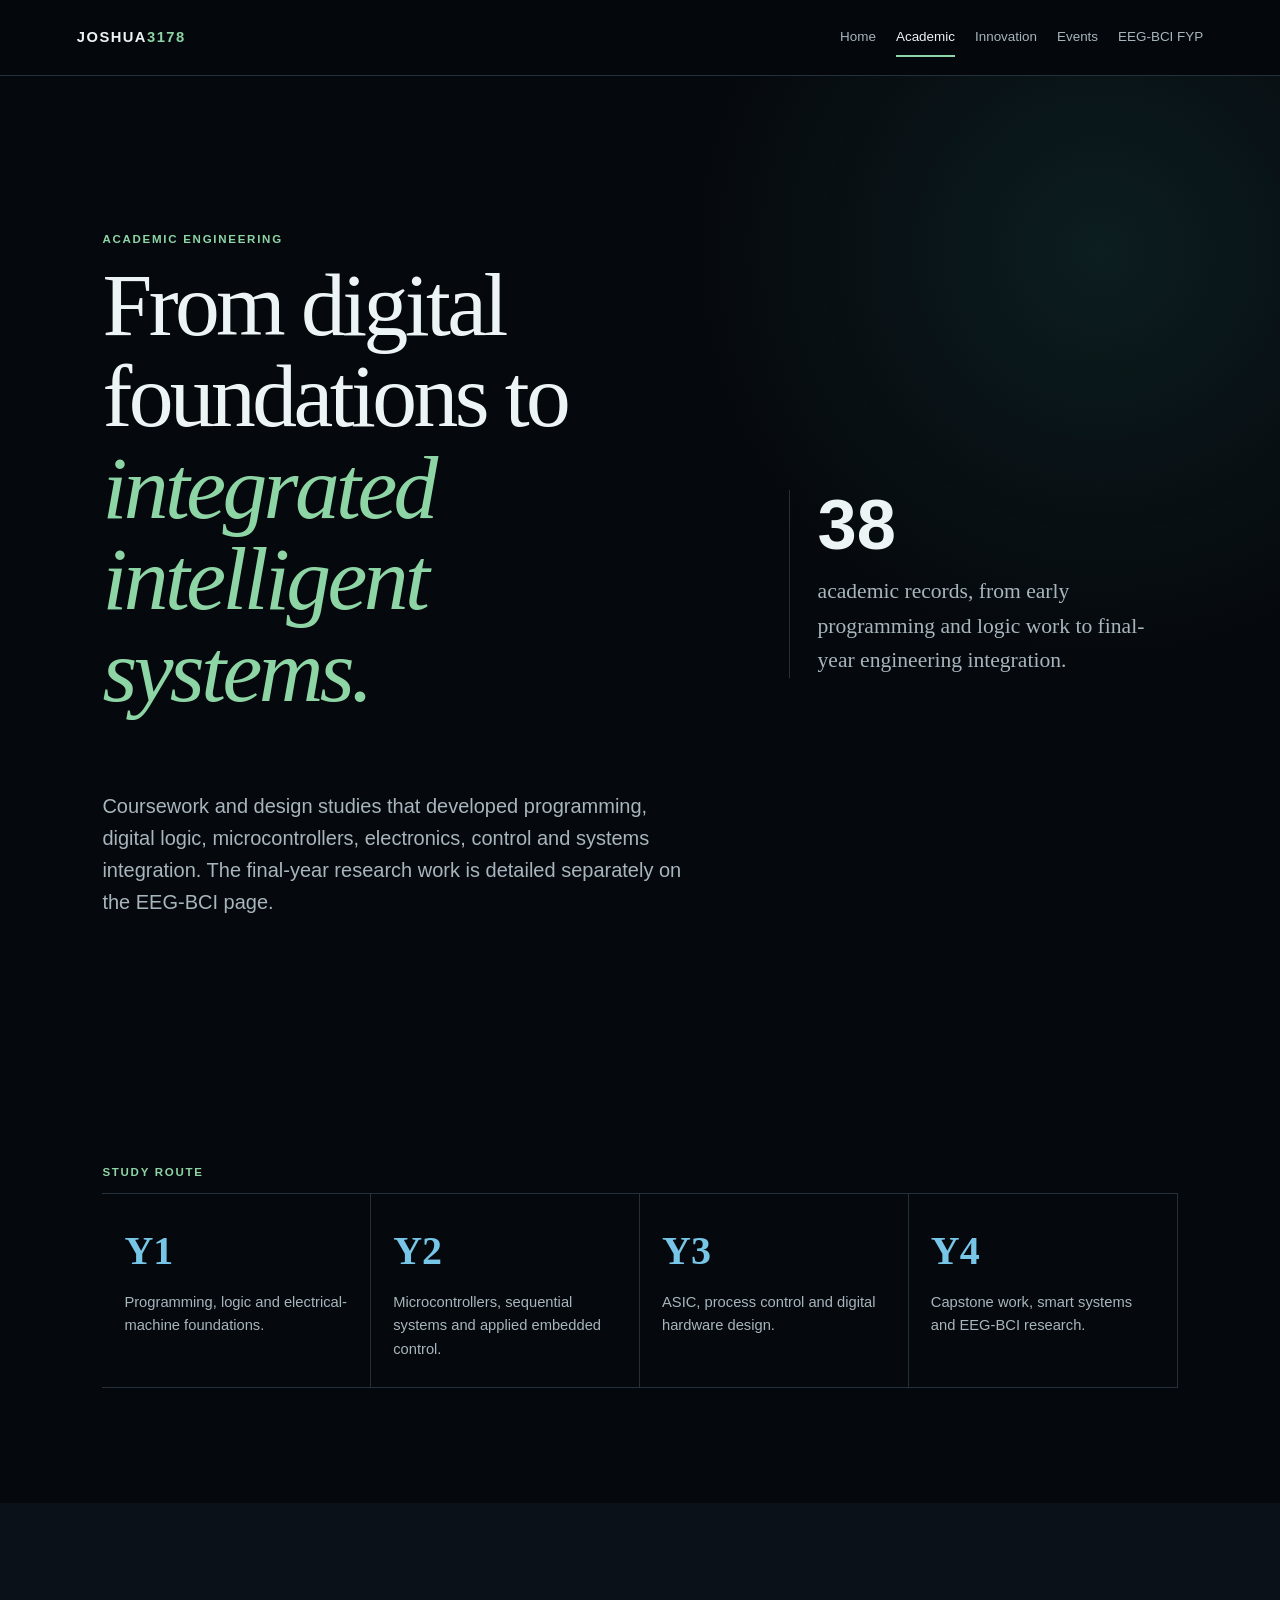
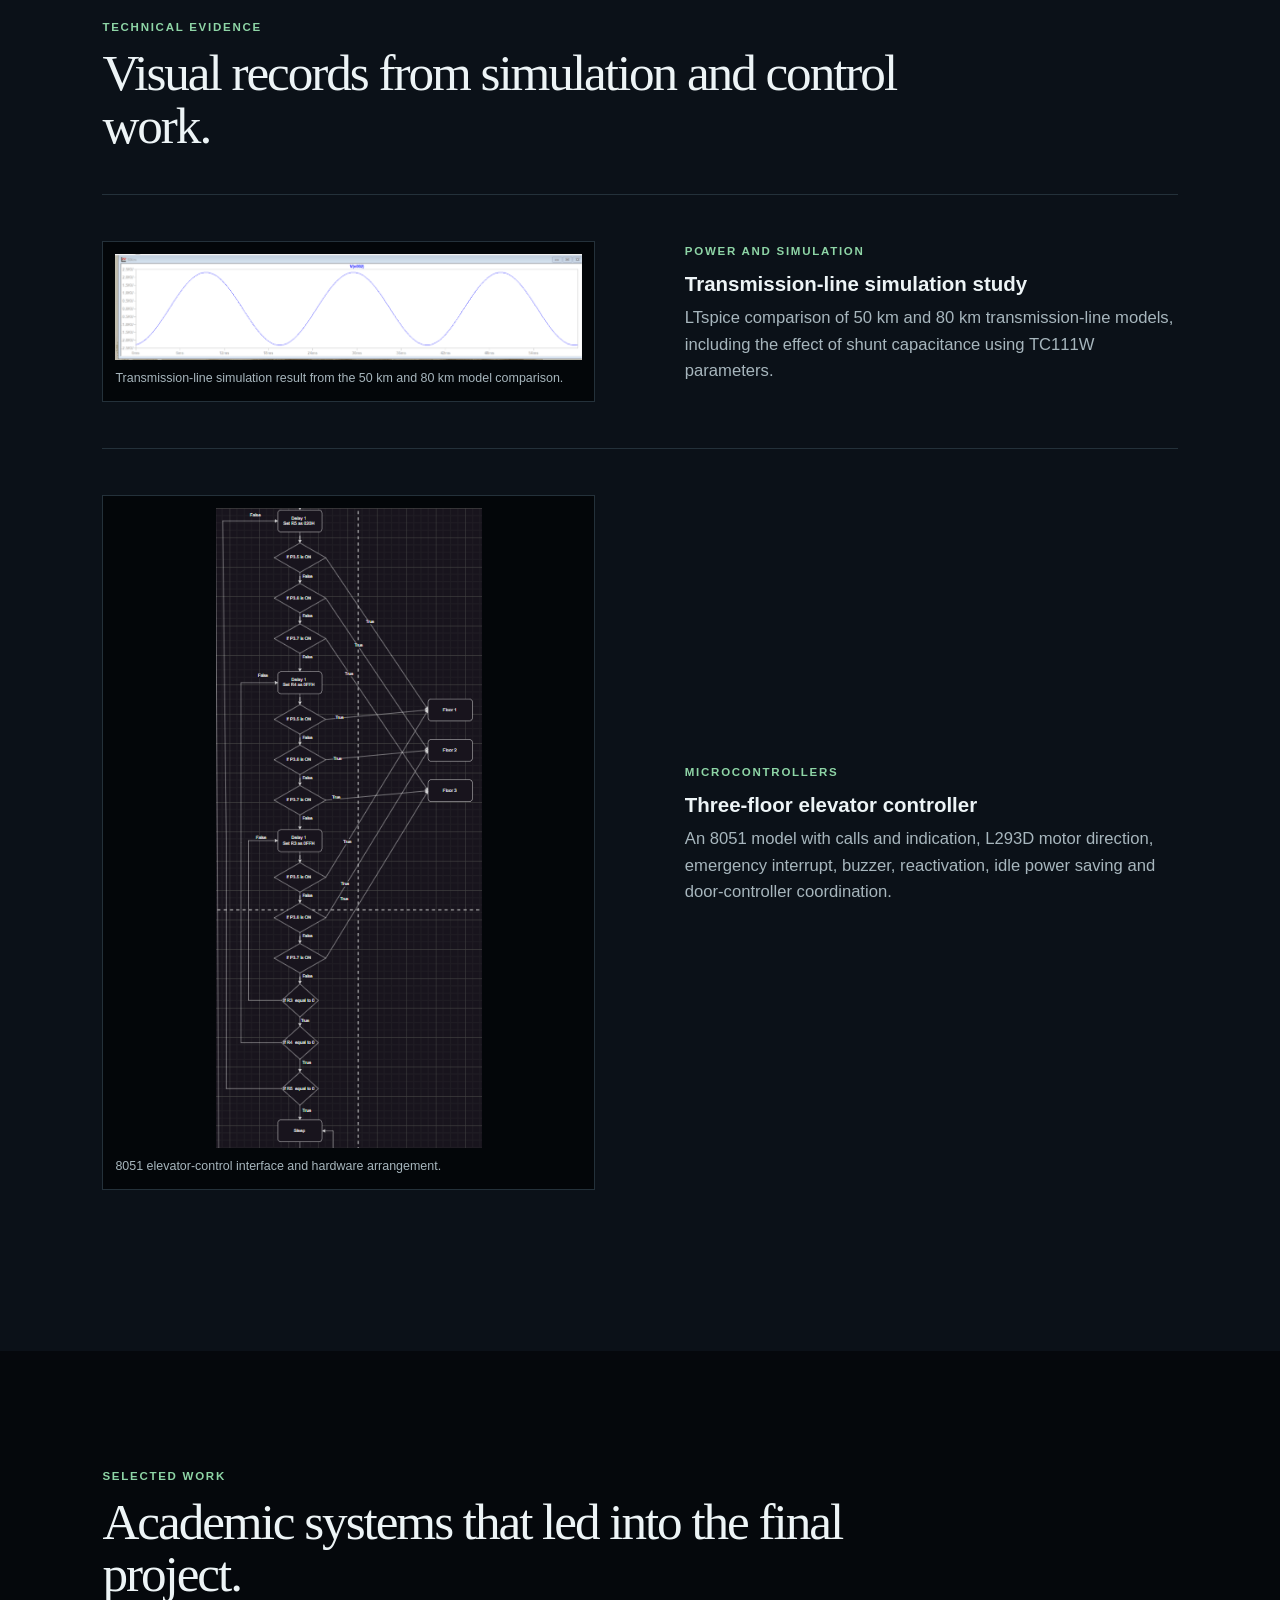
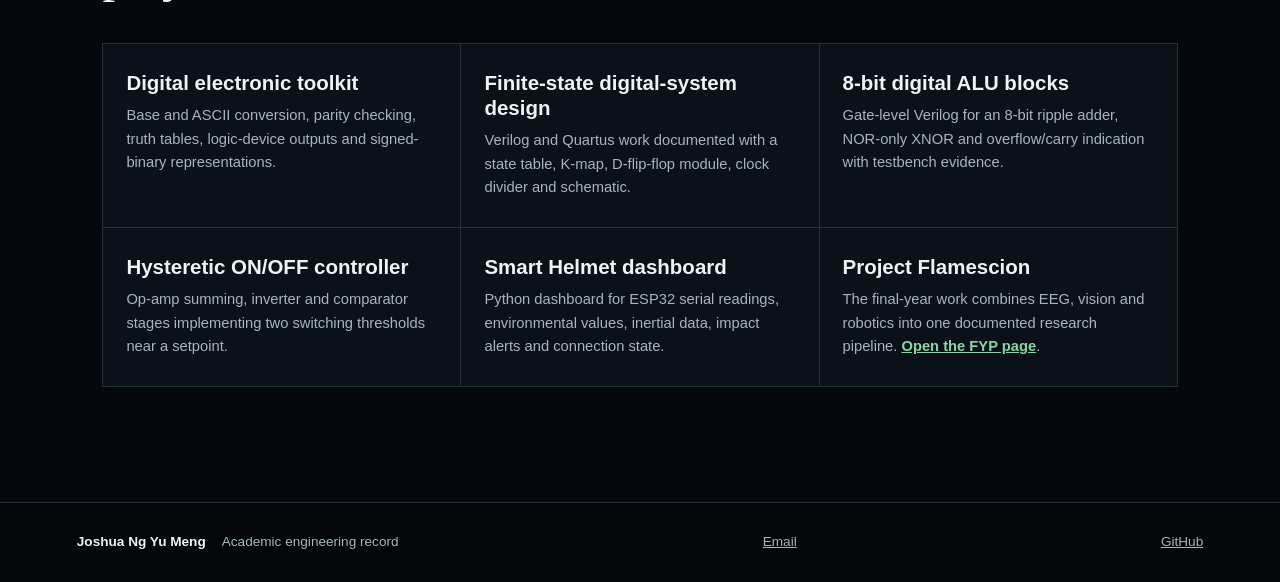
==== academic.html @ 4e4b8133 "Rebuild dark visual portfolio with full innovation archive" ====
<!doctype html>
<html lang="en"><head><meta charset="utf-8"><meta name="viewport" content="width=device-width, initial-scale=1"><meta name="description" content="Academic engineering work by Joshua Ng Yu Meng."><title>Academic work | Joshua Ng Yu Meng</title><link rel="stylesheet" href="styles.css"></head>
<body><header class="site-header"><a class="wordmark" href="index.html">JOSHUA<span>3178</span></a><nav aria-label="Primary navigation"><a href="index.html">Home</a><a aria-current="page" href="academic.html">Academic</a><a href="innovation.html">Innovation</a><a href="events.html">Events</a><a href="fyp.html">EEG-BCI FYP</a></nav></header>
<main>
  <section class="hero"><div class="hero-grid"><div><p class="kicker">Academic engineering</p><h1>From digital foundations to <em>integrated intelligent systems.</em></h1><p class="lede">Coursework and design studies that developed programming, digital logic, microcontrollers, electronics, control and systems integration. The final-year research work is detailed separately on the EEG-BCI page.</p></div><aside class="hero-side"><b>38</b>academic records, from early programming and logic work to final-year engineering integration.</aside></div></section>
  <section class="section"><p class="kicker">Study route</p><div class="route-grid"><article><b>Y1</b><p>Programming, logic and electrical-machine foundations.</p></article><article><b>Y2</b><p>Microcontrollers, sequential systems and applied embedded control.</p></article><article><b>Y3</b><p>ASIC, process control and digital hardware design.</p></article><article><b>Y4</b><p>Capstone work, smart systems and EEG-BCI research.</p></article></div></section>
  <section class="section dark-panel"><div class="section-heading"><p class="kicker">Technical evidence</p><h2>Visual records from simulation and control work.</h2></div><article class="feature-row"><figure class="media-frame"><img src="assets/images/academic-transmission-line.png" alt="Transmission line simulation result"><figcaption>Transmission-line simulation result from the 50 km and 80 km model comparison.</figcaption></figure><div><p class="label">Power and simulation</p><h3>Transmission-line simulation study</h3><p>LTspice comparison of 50 km and 80 km transmission-line models, including the effect of shunt capacitance using TC111W parameters.</p></div></article><article class="feature-row reverse"><figure class="media-frame"><img src="assets/images/academic-elevator-main.png" alt="8051 elevator control interface diagram"><figcaption>8051 elevator-control interface and hardware arrangement.</figcaption></figure><div><p class="label">Microcontrollers</p><h3>Three-floor elevator controller</h3><p>An 8051 model with calls and indication, L293D motor direction, emergency interrupt, buzzer, reactivation, idle power saving and door-controller coordination.</p></div></article></section>
  <section class="section"><div class="section-heading"><p class="kicker">Selected work</p><h2>Academic systems that led into the final project.</h2></div><div class="academic-list"><article><h3>Digital electronic toolkit</h3><p>Base and ASCII conversion, parity checking, truth tables, logic-device outputs and signed-binary representations.</p></article><article><h3>Finite-state digital-system design</h3><p>Verilog and Quartus work documented with a state table, K-map, D-flip-flop module, clock divider and schematic.</p></article><article><h3>8-bit digital ALU blocks</h3><p>Gate-level Verilog for an 8-bit ripple adder, NOR-only XNOR and overflow/carry indication with testbench evidence.</p></article><article><h3>Hysteretic ON/OFF controller</h3><p>Op-amp summing, inverter and comparator stages implementing two switching thresholds near a setpoint.</p></article><article><h3>Smart Helmet dashboard</h3><p>Python dashboard for ESP32 serial readings, environmental values, inertial data, impact alerts and connection state.</p></article><article><h3>Project Flamescion</h3><p>The final-year work combines EEG, vision and robotics into one documented research pipeline. <a class="inline-link" href="fyp.html">Open the FYP page</a>.</p></article></div></section>
</main><footer><span>Joshua Ng Yu Meng</span><span>Academic engineering record</span><a href="mailto:yumeng3178@gmail.com">Email</a><a href="https://github.com/Joshua3178" target="_blank" rel="noreferrer">GitHub</a></footer></body></html>
---- styles.css ----
:root{--bg:#05080c;--surface:#0b1118;--surface-2:#111a23;--ink:#edf4f6;--muted:#a7b6bd;--line:#24313a;--blue:#77c6e7;--green:#8ed5a6;--gold:#e9cf8f;--serif:Georgia,"Times New Roman",serif;--sans:"Segoe UI",Arial,sans-serif}*{box-sizing:border-box}html{scroll-behavior:smooth}body{margin:0;background:var(--bg);color:var(--ink);font-family:var(--sans);font-size:16px;line-height:1.6}a{color:inherit}img{display:block;max-width:100%;height:auto;object-fit:contain}main{overflow:hidden}.site-header{min-height:76px;display:flex;align-items:center;justify-content:space-between;gap:24px;padding:0 6vw;border-bottom:1px solid var(--line);background:rgba(5,8,12,.94);position:sticky;top:0;z-index:10;backdrop-filter:blur(12px)}.wordmark{font-weight:800;letter-spacing:.1em;text-decoration:none;font-size:.92rem}.wordmark span,.kicker,.label{color:var(--green)}nav{display:flex;gap:20px;flex-wrap:wrap}nav a{font-size:.84rem;text-decoration:none;color:var(--muted);padding:8px 0;border-bottom:2px solid transparent}nav a:hover,nav a[aria-current=page]{color:var(--ink);border-bottom-color:var(--green)}h1,h2,h3,p{margin-top:0}h1,h2{font-family:var(--serif);font-weight:500;letter-spacing:-.04em;line-height:1.02}h1{font-size:clamp(3rem,7vw,6.2rem);max-width:960px}h1 em{color:var(--green);font-weight:400}h2{font-size:clamp(2.1rem,4vw,4.1rem)}h3{font-size:1.28rem;line-height:1.2;margin-bottom:.55rem}.kicker,.label{margin:0 0 11px;text-transform:uppercase;letter-spacing:.15em;font-size:.72rem;font-weight:700}.lede{font-size:clamp(1.03rem,1.7vw,1.25rem);color:var(--muted);max-width:720px}.section{padding:clamp(58px,9vw,118px) 8vw}.section-heading{max-width:880px;margin-bottom:42px}.button{display:inline-flex;align-items:center;min-height:44px;padding:10px 17px;border:1px solid var(--line);text-decoration:none;font-weight:700;font-size:.88rem;transition:.2s}.button:hover{border-color:var(--blue);color:var(--blue)}.button.primary{border-color:var(--green);background:var(--green);color:#07100d}.button.primary:hover{background:#b3e7c3;border-color:#b3e7c3;color:#07100d}.action-row{display:flex;gap:12px;flex-wrap:wrap;margin-top:28px}.hero{padding:clamp(78px,12vw,170px) 8vw clamp(64px,9vw,110px);background:radial-gradient(circle at 86% 18%,rgba(46,126,122,.18),transparent 31%),var(--bg)}.hero-grid{display:grid;grid-template-columns:minmax(0,1.15fr) minmax(290px,.75fr);gap:clamp(34px,7vw,96px);align-items:center}.hero-side{border-left:1px solid var(--line);padding-left:28px;color:var(--muted);font-family:var(--serif);font-size:1.35rem}.hero-side b{display:block;color:var(--ink);font-family:var(--sans);font-size:4.4rem;line-height:1;margin-bottom:14px}.media-frame{margin:0;background:#030609;border:1px solid var(--line);display:grid;place-items:center;padding:12px}.media-frame img{width:100%;height:auto;max-height:640px;object-fit:contain}.media-frame figcaption{width:100%;font-size:.78rem;color:var(--muted);padding-top:9px}.image-grid{display:grid;grid-template-columns:repeat(2,1fr);gap:18px}.image-grid .media-frame{height:100%}.image-grid img{max-height:470px}.split{display:grid;grid-template-columns:.86fr 1fr;gap:clamp(36px,8vw,112px);align-items:start}.dark-panel{background:var(--surface)}.chapter-links{display:grid;grid-template-columns:repeat(4,1fr);border-top:1px solid var(--line);border-bottom:1px solid var(--line)}.chapter{min-height:305px;padding:36px 27px;color:var(--ink);text-decoration:none;border-right:1px solid var(--line);display:flex;flex-direction:column;background:var(--surface)}.chapter:hover{background:var(--surface-2)}.chapter h2{font-size:2.05rem;margin:28px 0 12px}.chapter p{color:var(--muted)}.chapter b{margin-top:auto;font-size:.86rem;color:var(--green)}.repository-grid{display:grid;grid-template-columns:1.3fr 1fr 1fr;gap:1px;background:var(--line);border:1px solid var(--line)}.repository-grid article{padding:30px;background:var(--surface);min-height:255px;display:flex;flex-direction:column}.repository-grid .flagship-card{background:#0f2521}.repository-grid h3{font-family:var(--serif);font-size:1.7rem}.repository-grid p:not(.label){color:var(--muted)}.repository-grid a{font-weight:700;color:var(--green);margin-top:auto}.route-grid{display:grid;grid-template-columns:repeat(4,1fr);border-top:1px solid var(--line)}.route-grid article{padding:25px 22px;border-right:1px solid var(--line);border-bottom:1px solid var(--line)}.route-grid b{font-family:var(--serif);font-size:2.5rem;color:var(--blue);display:block}.route-grid p{font-size:.92rem;color:var(--muted);margin:8px 0 0}.feature-row{display:grid;grid-template-columns:1fr 1fr;gap:clamp(28px,7vw,92px);align-items:center;padding:46px 0;border-top:1px solid var(--line)}.feature-row.reverse>div{order:2}.feature-row.reverse>figure{order:1}.feature-row p:not(.label){color:var(--muted);font-size:1.04rem}.academic-list{display:grid;grid-template-columns:repeat(3,1fr);border-top:1px solid var(--line);border-left:1px solid var(--line)}.academic-list article{padding:27px 23px;border-right:1px solid var(--line);border-bottom:1px solid var(--line);background:var(--surface)}.academic-list p{font-size:.92rem;color:var(--muted);margin:0}.stat-line{display:flex;gap:22px;align-items:center;flex-wrap:wrap;border-top:1px solid var(--line);border-bottom:1px solid var(--line);padding:22px 8vw;color:var(--muted)}.stat-line strong{color:var(--green);font-size:1.4rem}.catalogue-intro{background:var(--surface)}.catalogue-intro p{max-width:800px;color:var(--muted);font-size:1.06rem}.catalogue{border-top:1px solid var(--line)}.catalogue-heading{display:flex;justify-content:space-between;gap:20px;align-items:baseline;margin-bottom:24px}.catalogue-heading h2{margin:0}.catalogue-heading span{color:var(--green);font-weight:800}.catalogue-grid{display:grid;grid-template-columns:repeat(2,1fr);border-left:1px solid var(--line)}.catalogue-item{padding:24px 25px;border-right:1px solid var(--line);border-bottom:1px solid var(--line);background:var(--bg)}.catalogue-item h3{font-family:var(--serif);font-size:1.38rem}.catalogue-item p{margin:0;color:var(--muted);font-size:.94rem}.catalogue-item .label{font-size:.66rem;margin-bottom:8px}.catalogue-item.featured{background:var(--surface-2)}.catalogue-item.full{grid-column:1/-1}.catalogue-media{margin-top:26px}.catalogue-media .media-frame{max-width:850px}.inline-link{font-weight:700;color:var(--green)}.timeline{max-width:1000px;border-left:1px solid var(--line);padding-left:26px}.timeline article{position:relative;padding:26px 0 26px 22px;border-bottom:1px solid var(--line)}.timeline article:before{content:"";position:absolute;left:-33px;top:37px;width:11px;height:11px;border-radius:50%;background:var(--green)}.timeline time{display:block;color:var(--blue);font-family:var(--serif);font-size:1.45rem;margin-bottom:4px}.timeline p{color:var(--muted);max-width:700px;margin-bottom:0}.fyp-metric{display:grid;grid-template-columns:repeat(3,1fr);gap:1px;background:var(--line);border:1px solid var(--line)}.fyp-metric div{padding:25px;background:var(--surface)}.fyp-metric strong{display:block;font-family:var(--serif);font-size:2rem;color:var(--green)}.fyp-metric span{font-size:.86rem;color:var(--muted)}.pipeline{display:flex;gap:12px;align-items:center;flex-wrap:wrap}.pipeline span{padding:10px 13px;background:var(--surface);border:1px solid var(--line);font-weight:700;font-size:.86rem}.pipeline i{font-style:normal;color:var(--green)}footer{min-height:80px;display:flex;align-items:center;gap:16px;padding:22px 6vw;border-top:1px solid var(--line);color:var(--muted);font-size:.85rem;flex-wrap:wrap;background:#030508}footer span:first-child{color:var(--ink);font-weight:700}footer a{margin-left:auto}@media(max-width:900px){.chapter-links,.repository-grid,.route-grid{grid-template-columns:1fr 1fr}.hero-grid,.split,.feature-row{grid-template-columns:1fr}.feature-row.reverse>div,.feature-row.reverse>figure{order:initial}.hero-side{border-left:0;border-top:1px solid var(--line);padding:22px 0 0}.academic-list{grid-template-columns:1fr 1fr}.catalogue-grid{grid-template-columns:1fr}.fyp-metric{grid-template-columns:1fr}.image-grid{grid-template-columns:1fr}}@media(max-width:560px){.site-header{padding:14px 6vw;align-items:flex-start;flex-direction:column}.site-header nav{gap:12px}.chapter-links,.repository-grid,.route-grid,.academic-list{grid-template-columns:1fr}.chapter,.route-grid article{border-right:0}.catalogue-item.full{grid-column:auto}.section,.hero{padding-left:7vw;padding-right:7vw}.hero-side b{font-size:3.4rem}.timeline{padding-left:18px}.timeline article{padding-left:15px}.timeline article:before{left:-25px}footer a{margin-left:0}}
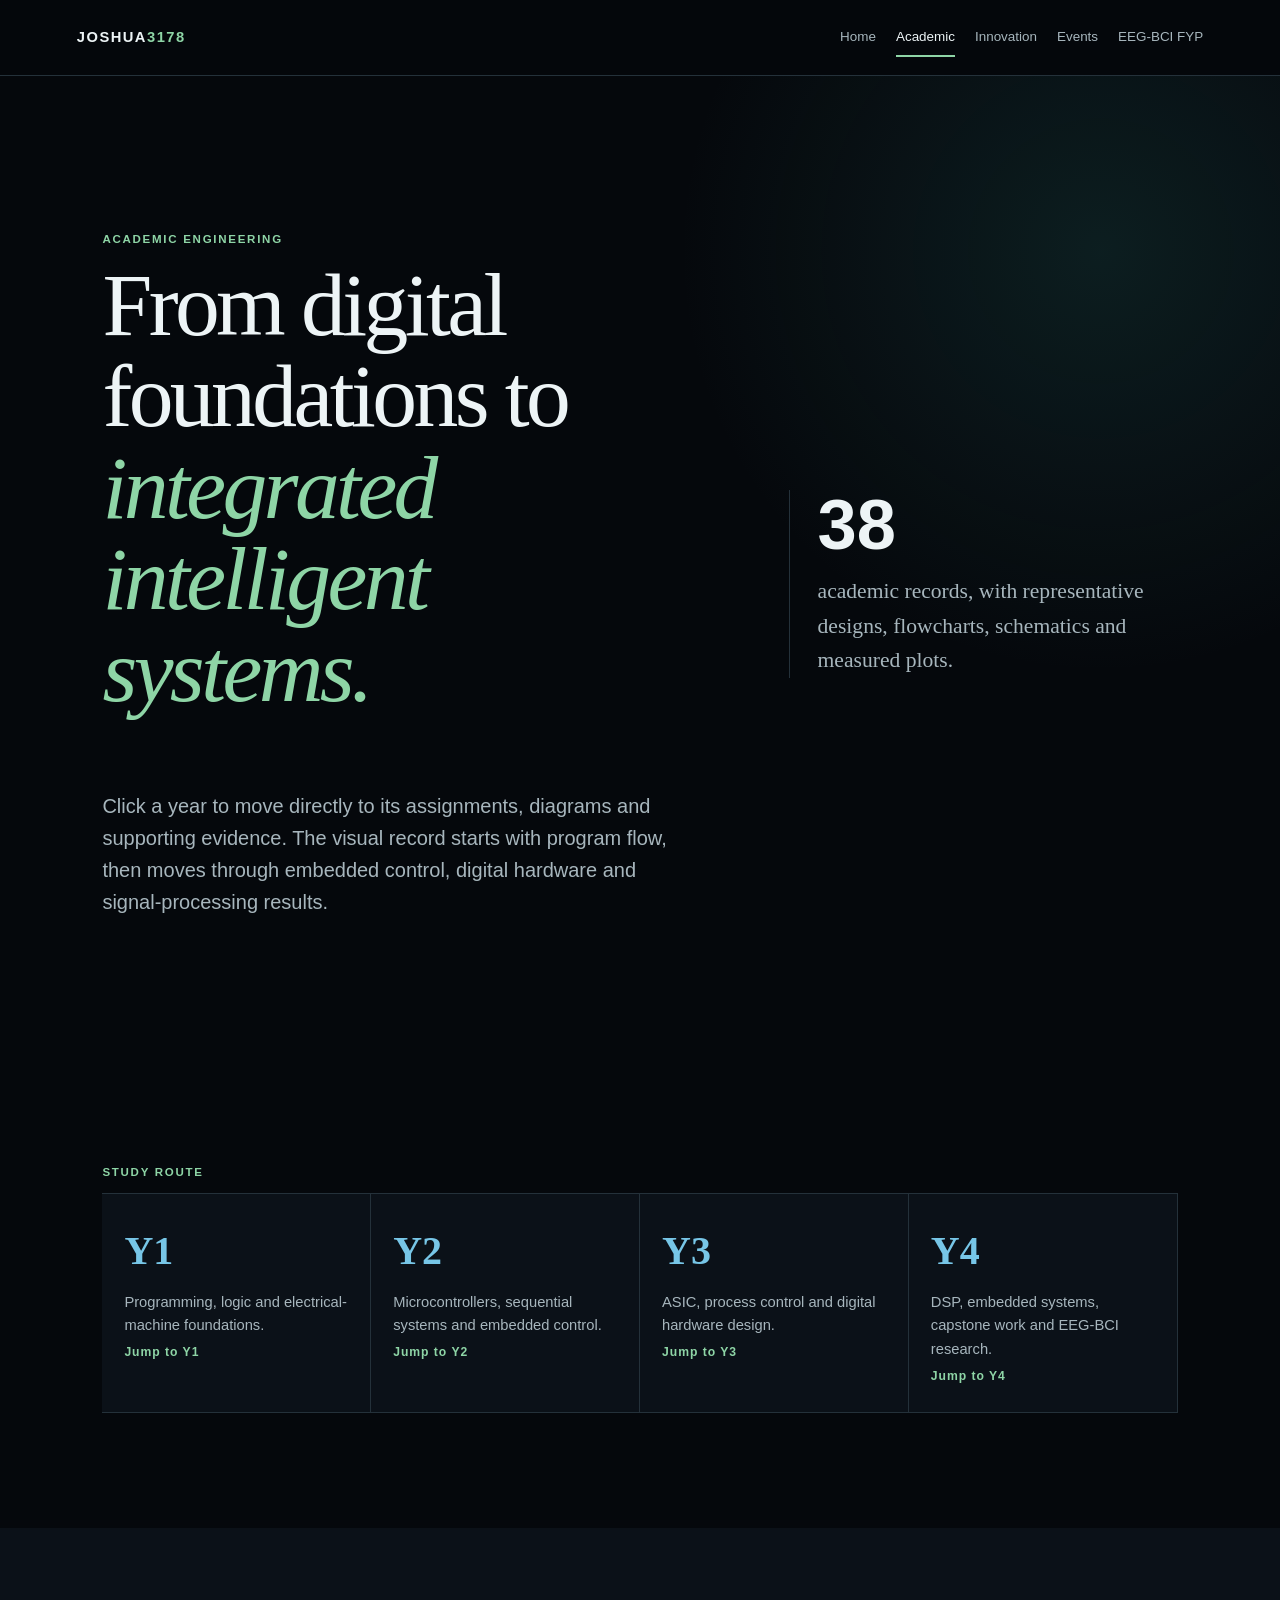
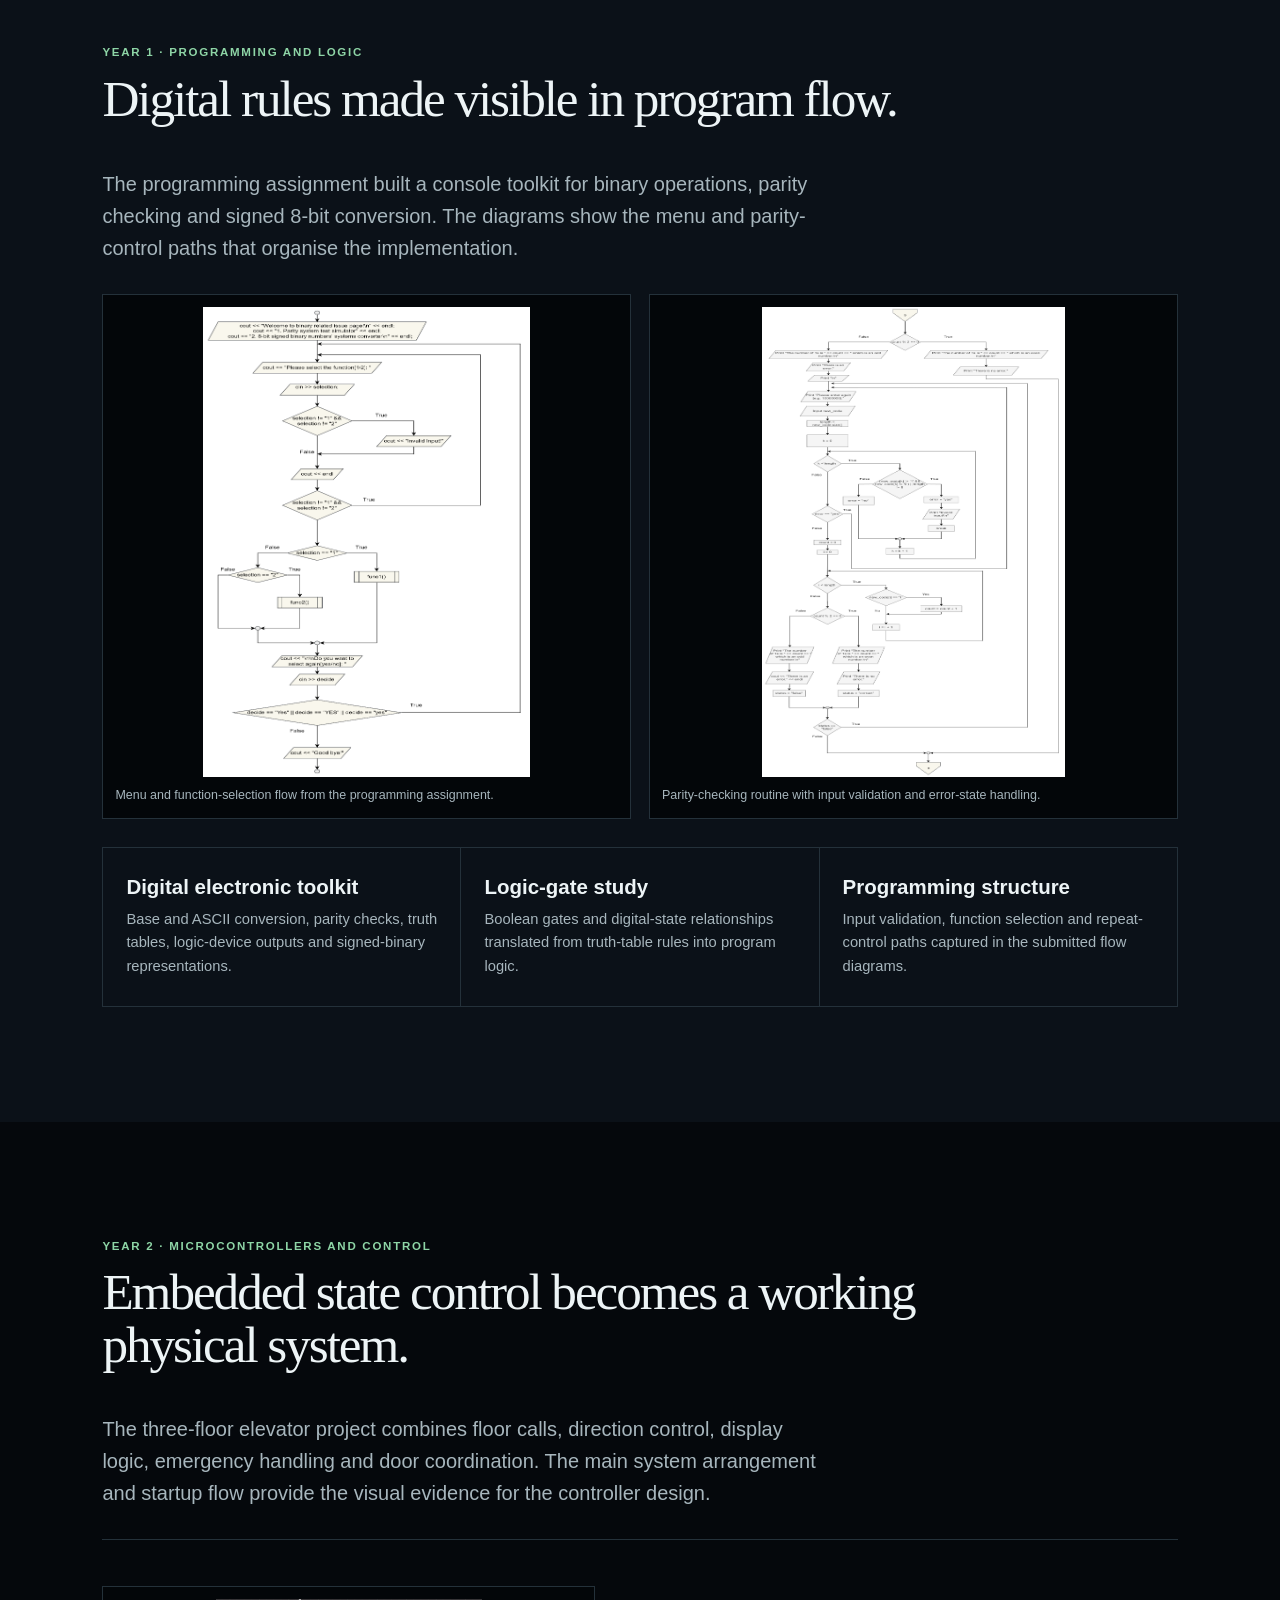
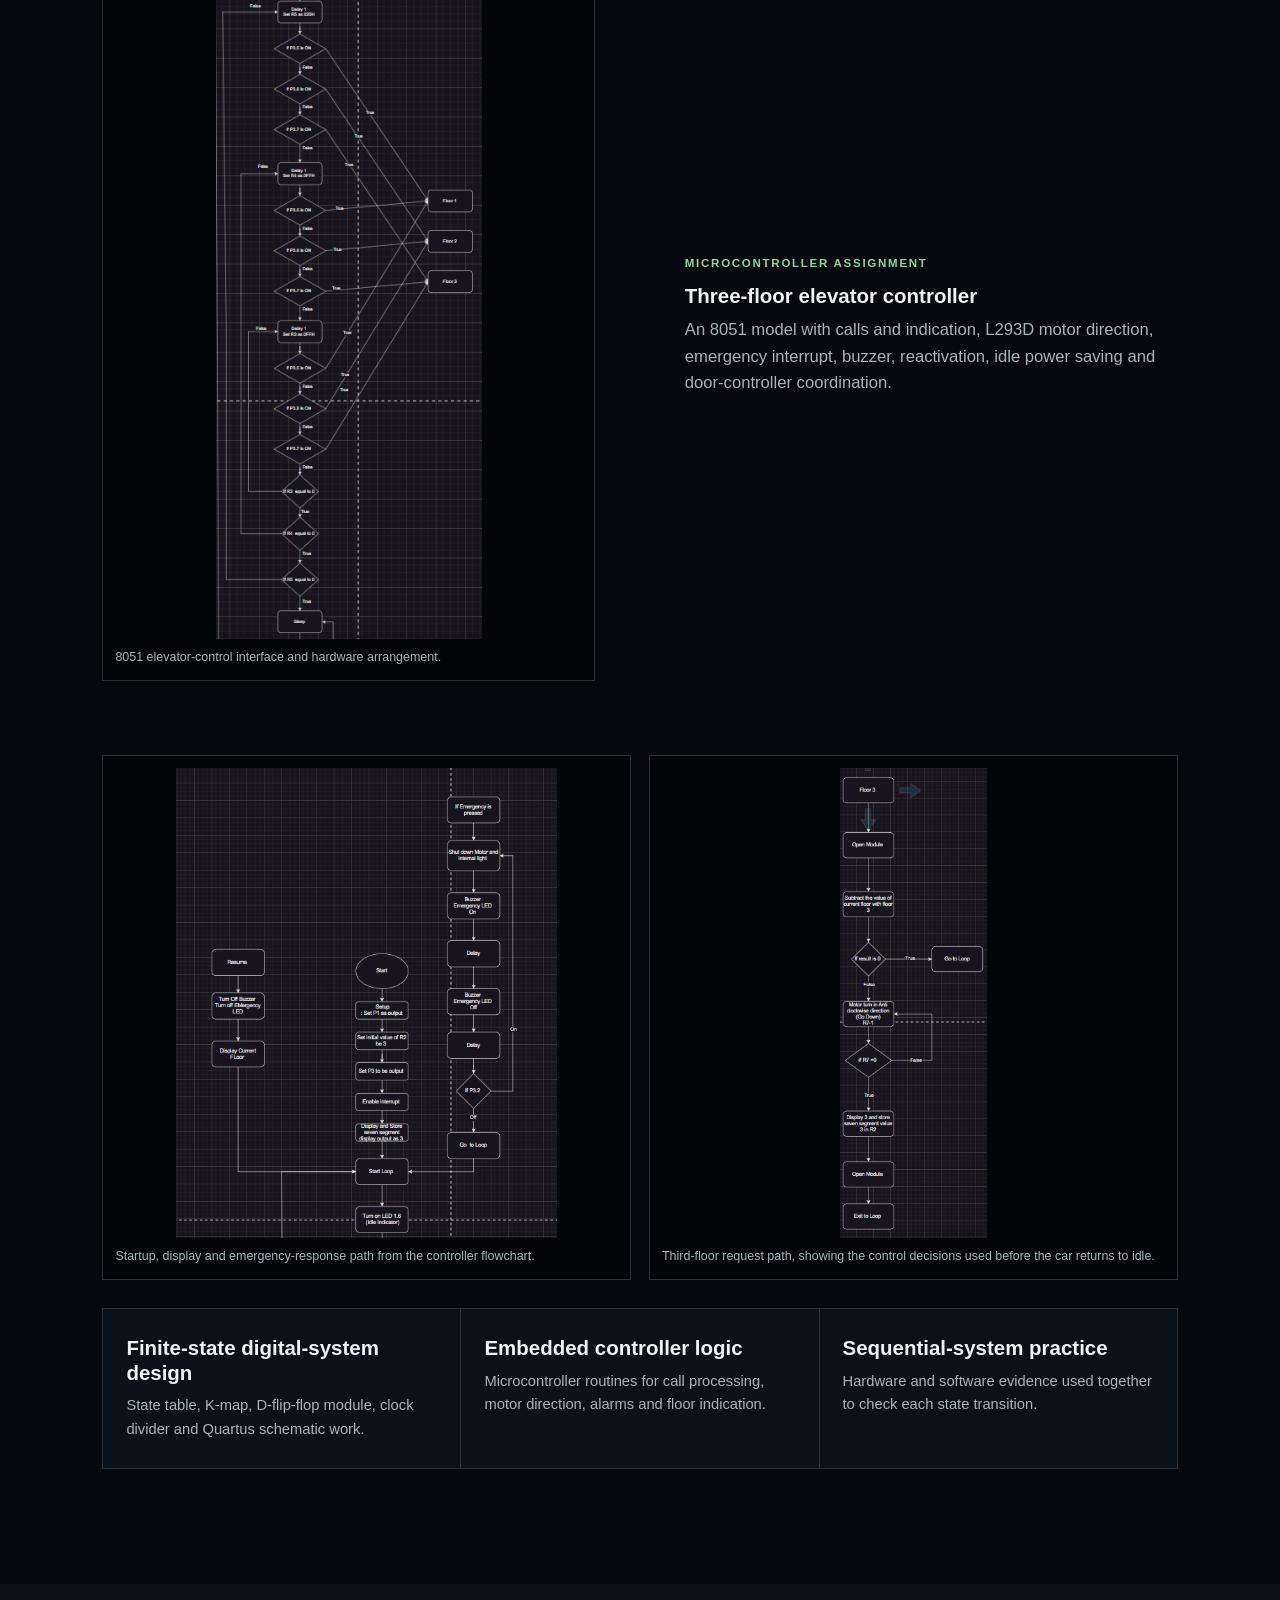
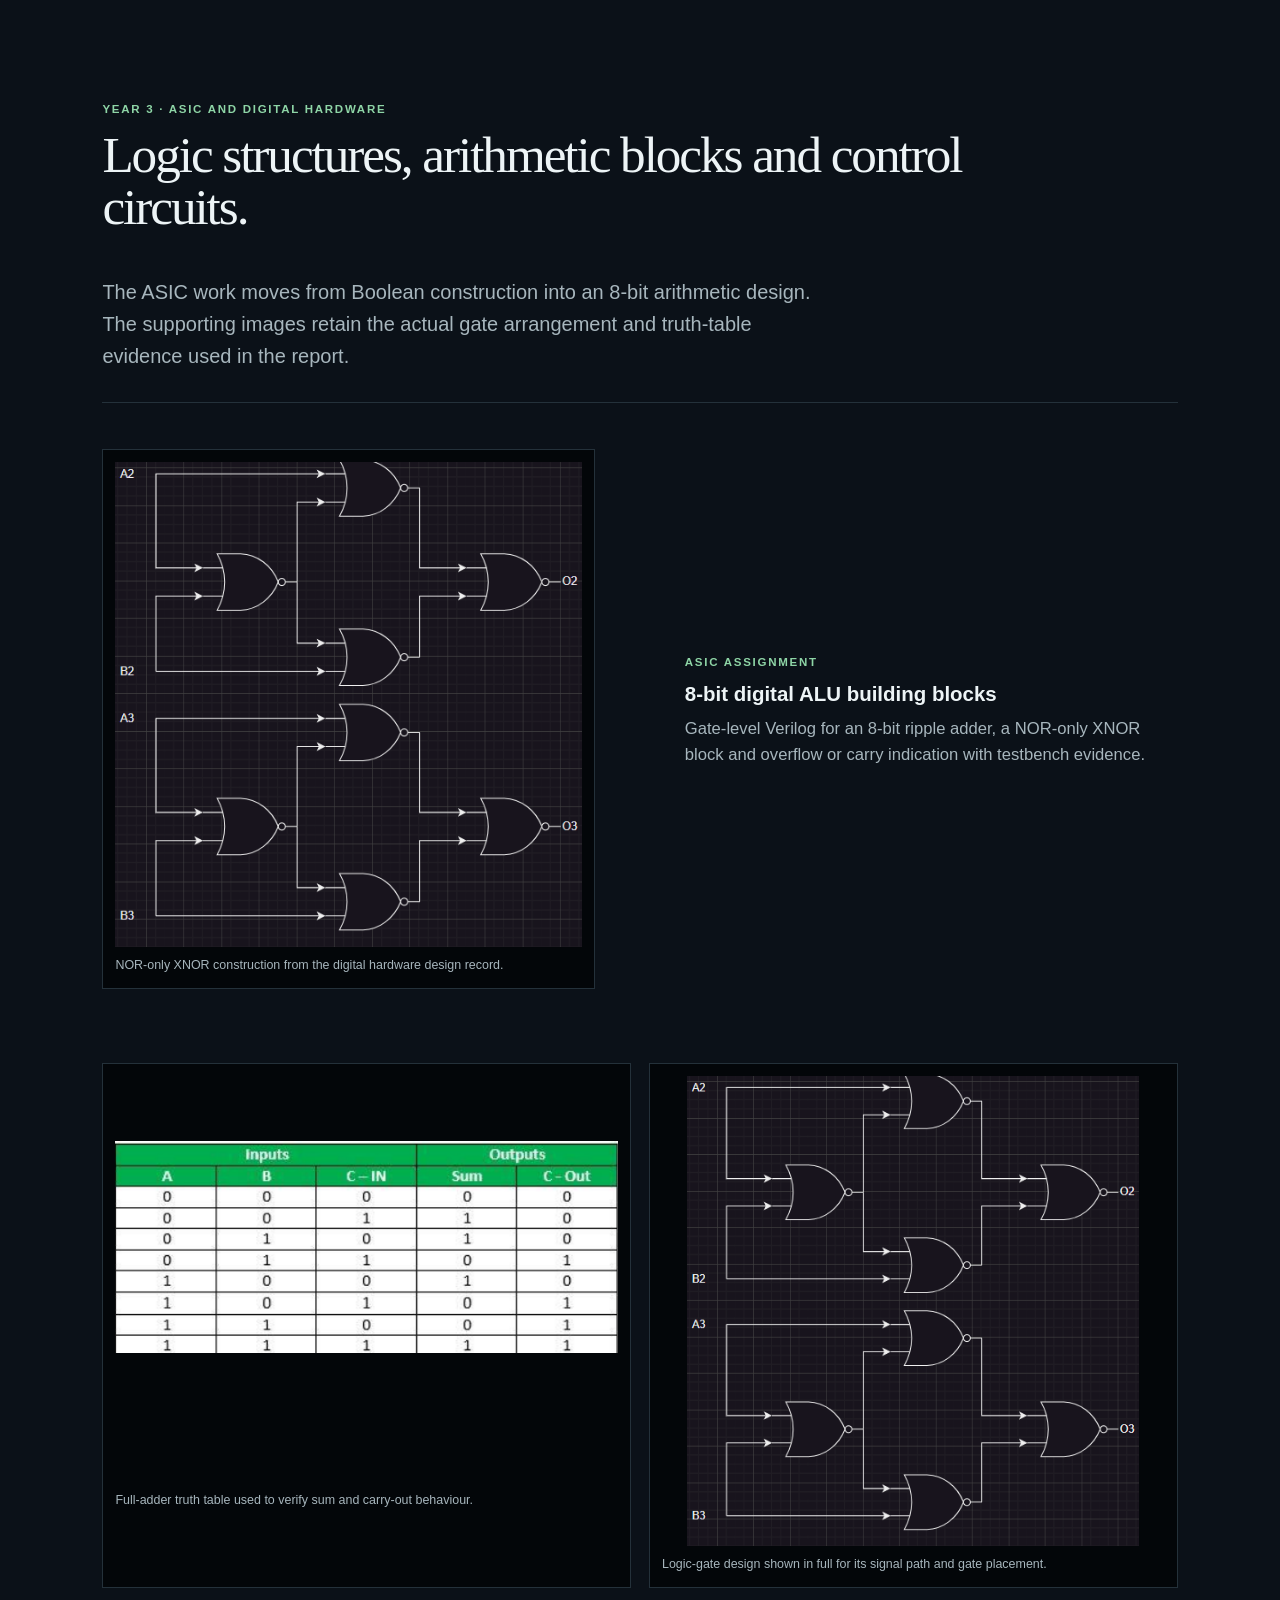
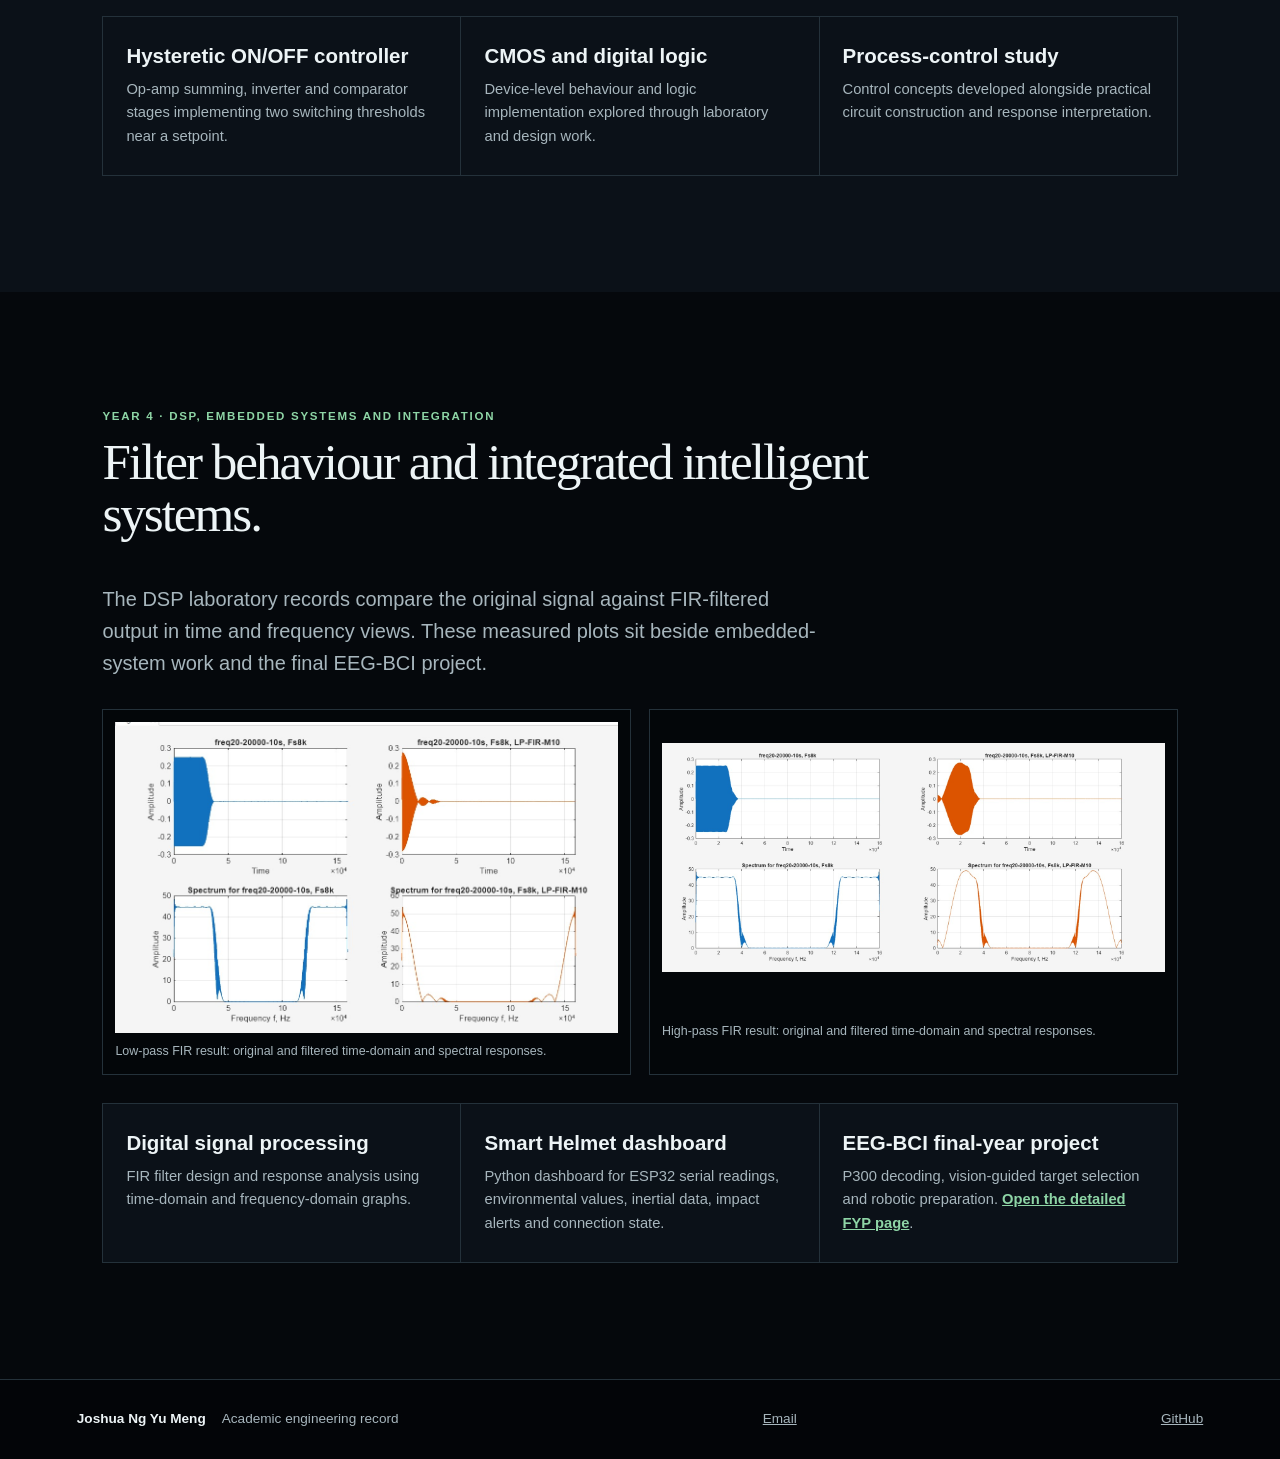
==== commit 839c66a7: "Add visual academic year navigation" ====
--- a/academic.html
+++ b/academic.html
@@ -1,9 +1,11 @@
 <!doctype html>
-<html lang="en"><head><meta charset="utf-8"><meta name="viewport" content="width=device-width, initial-scale=1"><meta name="description" content="Academic engineering work by Joshua Ng Yu Meng."><title>Academic work | Joshua Ng Yu Meng</title><link rel="stylesheet" href="styles.css"></head>
+<html lang="en"><head><meta charset="utf-8"><meta name="viewport" content="width=device-width, initial-scale=1"><meta name="description" content="Academic engineering work by Joshua Ng Yu Meng."><title>Academic work | Joshua Ng Yu Meng</title><link rel="stylesheet" href="styles.css"><link rel="stylesheet" href="academic.css"></head>
 <body><header class="site-header"><a class="wordmark" href="index.html">JOSHUA<span>3178</span></a><nav aria-label="Primary navigation"><a href="index.html">Home</a><a aria-current="page" href="academic.html">Academic</a><a href="innovation.html">Innovation</a><a href="events.html">Events</a><a href="fyp.html">EEG-BCI FYP</a></nav></header>
 <main>
-  <section class="hero"><div class="hero-grid"><div><p class="kicker">Academic engineering</p><h1>From digital foundations to <em>integrated intelligent systems.</em></h1><p class="lede">Coursework and design studies that developed programming, digital logic, microcontrollers, electronics, control and systems integration. The final-year research work is detailed separately on the EEG-BCI page.</p></div><aside class="hero-side"><b>38</b>academic records, from early programming and logic work to final-year engineering integration.</aside></div></section>
-  <section class="section"><p class="kicker">Study route</p><div class="route-grid"><article><b>Y1</b><p>Programming, logic and electrical-machine foundations.</p></article><article><b>Y2</b><p>Microcontrollers, sequential systems and applied embedded control.</p></article><article><b>Y3</b><p>ASIC, process control and digital hardware design.</p></article><article><b>Y4</b><p>Capstone work, smart systems and EEG-BCI research.</p></article></div></section>
-  <section class="section dark-panel"><div class="section-heading"><p class="kicker">Technical evidence</p><h2>Visual records from simulation and control work.</h2></div><article class="feature-row"><figure class="media-frame"><img src="assets/images/academic-transmission-line.png" alt="Transmission line simulation result"><figcaption>Transmission-line simulation result from the 50 km and 80 km model comparison.</figcaption></figure><div><p class="label">Power and simulation</p><h3>Transmission-line simulation study</h3><p>LTspice comparison of 50 km and 80 km transmission-line models, including the effect of shunt capacitance using TC111W parameters.</p></div></article><article class="feature-row reverse"><figure class="media-frame"><img src="assets/images/academic-elevator-main.png" alt="8051 elevator control interface diagram"><figcaption>8051 elevator-control interface and hardware arrangement.</figcaption></figure><div><p class="label">Microcontrollers</p><h3>Three-floor elevator controller</h3><p>An 8051 model with calls and indication, L293D motor direction, emergency interrupt, buzzer, reactivation, idle power saving and door-controller coordination.</p></div></article></section>
-  <section class="section"><div class="section-heading"><p class="kicker">Selected work</p><h2>Academic systems that led into the final project.</h2></div><div class="academic-list"><article><h3>Digital electronic toolkit</h3><p>Base and ASCII conversion, parity checking, truth tables, logic-device outputs and signed-binary representations.</p></article><article><h3>Finite-state digital-system design</h3><p>Verilog and Quartus work documented with a state table, K-map, D-flip-flop module, clock divider and schematic.</p></article><article><h3>8-bit digital ALU blocks</h3><p>Gate-level Verilog for an 8-bit ripple adder, NOR-only XNOR and overflow/carry indication with testbench evidence.</p></article><article><h3>Hysteretic ON/OFF controller</h3><p>Op-amp summing, inverter and comparator stages implementing two switching thresholds near a setpoint.</p></article><article><h3>Smart Helmet dashboard</h3><p>Python dashboard for ESP32 serial readings, environmental values, inertial data, impact alerts and connection state.</p></article><article><h3>Project Flamescion</h3><p>The final-year work combines EEG, vision and robotics into one documented research pipeline. <a class="inline-link" href="fyp.html">Open the FYP page</a>.</p></article></div></section>
+  <section class="hero"><div class="hero-grid"><div><p class="kicker">Academic engineering</p><h1>From digital foundations to <em>integrated intelligent systems.</em></h1><p class="lede">Click a year to move directly to its assignments, diagrams and supporting evidence. The visual record starts with program flow, then moves through embedded control, digital hardware and signal-processing results.</p></div><aside class="hero-side"><b>38</b>academic records, with representative designs, flowcharts, schematics and measured plots.</aside></div></section>
+  <section class="section"><p class="kicker">Study route</p><div class="route-grid" aria-label="Jump to academic year"><a href="#year-1"><b>Y1</b><p>Programming, logic and electrical-machine foundations.</p><span>Jump to Y1</span></a><a href="#year-2"><b>Y2</b><p>Microcontrollers, sequential systems and embedded control.</p><span>Jump to Y2</span></a><a href="#year-3"><b>Y3</b><p>ASIC, process control and digital hardware design.</p><span>Jump to Y3</span></a><a href="#year-4"><b>Y4</b><p>DSP, embedded systems, capstone work and EEG-BCI research.</p><span>Jump to Y4</span></a></div></section>
+  <section class="section year-section dark-panel" id="year-1"><div class="section-heading"><p class="kicker">Year 1 · programming and logic</p><h2>Digital rules made visible in program flow.</h2><p class="lede">The programming assignment built a console toolkit for binary operations, parity checking and signed 8-bit conversion. The diagrams show the menu and parity-control paths that organise the implementation.</p></div><div class="image-grid"><figure class="media-frame"><img src="assets/images/academic-y1-programming-menu-flow.png" alt="Full flowchart for binary conversion and parity menu"><figcaption>Menu and function-selection flow from the programming assignment.</figcaption></figure><figure class="media-frame"><img src="assets/images/academic-y1-parity-flow.png" alt="Full flowchart for parity-checking routine"><figcaption>Parity-checking routine with input validation and error-state handling.</figcaption></figure></div><div class="academic-list" style="margin-top:28px"><article><h3>Digital electronic toolkit</h3><p>Base and ASCII conversion, parity checks, truth tables, logic-device outputs and signed-binary representations.</p></article><article><h3>Logic-gate study</h3><p>Boolean gates and digital-state relationships translated from truth-table rules into program logic.</p></article><article><h3>Programming structure</h3><p>Input validation, function selection and repeat-control paths captured in the submitted flow diagrams.</p></article></div></section>
+  <section class="section year-section" id="year-2"><div class="section-heading"><p class="kicker">Year 2 · microcontrollers and control</p><h2>Embedded state control becomes a working physical system.</h2><p class="lede">The three-floor elevator project combines floor calls, direction control, display logic, emergency handling and door coordination. The main system arrangement and startup flow provide the visual evidence for the controller design.</p></div><article class="feature-row"><figure class="media-frame"><img src="assets/images/academic-elevator-main.png" alt="8051 elevator control interface diagram"><figcaption>8051 elevator-control interface and hardware arrangement.</figcaption></figure><div><p class="label">Microcontroller assignment</p><h3>Three-floor elevator controller</h3><p>An 8051 model with calls and indication, L293D motor direction, emergency interrupt, buzzer, reactivation, idle power saving and door-controller coordination.</p></div></article><div class="image-grid"><figure class="media-frame"><img src="assets/images/academic-y2-elevator-start-flow.png" alt="Full elevator startup and emergency flowchart"><figcaption>Startup, display and emergency-response path from the controller flowchart.</figcaption></figure><figure class="media-frame"><img src="assets/images/academic-y2-elevator-floor3-flow.png" alt="Full third-floor elevator control flowchart"><figcaption>Third-floor request path, showing the control decisions used before the car returns to idle.</figcaption></figure></div><div class="academic-list" style="margin-top:28px"><article><h3>Finite-state digital-system design</h3><p>State table, K-map, D-flip-flop module, clock divider and Quartus schematic work.</p></article><article><h3>Embedded controller logic</h3><p>Microcontroller routines for call processing, motor direction, alarms and floor indication.</p></article><article><h3>Sequential-system practice</h3><p>Hardware and software evidence used together to check each state transition.</p></article></div></section>
+  <section class="section year-section dark-panel" id="year-3"><div class="section-heading"><p class="kicker">Year 3 · ASIC and digital hardware</p><h2>Logic structures, arithmetic blocks and control circuits.</h2><p class="lede">The ASIC work moves from Boolean construction into an 8-bit arithmetic design. The supporting images retain the actual gate arrangement and truth-table evidence used in the report.</p></div><article class="feature-row"><figure class="media-frame"><img src="assets/images/academic-y3-nor-xnor.png" alt="NOR gate implementation of XNOR logic"><figcaption>NOR-only XNOR construction from the digital hardware design record.</figcaption></figure><div><p class="label">ASIC assignment</p><h3>8-bit digital ALU building blocks</h3><p>Gate-level Verilog for an 8-bit ripple adder, a NOR-only XNOR block and overflow or carry indication with testbench evidence.</p></div></article><div class="image-grid"><figure class="media-frame"><img src="assets/images/academic-y3-adder-truth-table.png" alt="Full-adder input and output truth table"><figcaption>Full-adder truth table used to verify sum and carry-out behaviour.</figcaption></figure><figure class="media-frame"><img src="assets/images/academic-y3-nor-xnor.png" alt="Full NOR gate XNOR diagram"><figcaption>Logic-gate design shown in full for its signal path and gate placement.</figcaption></figure></div><div class="academic-list" style="margin-top:28px"><article><h3>Hysteretic ON/OFF controller</h3><p>Op-amp summing, inverter and comparator stages implementing two switching thresholds near a setpoint.</p></article><article><h3>CMOS and digital logic</h3><p>Device-level behaviour and logic implementation explored through laboratory and design work.</p></article><article><h3>Process-control study</h3><p>Control concepts developed alongside practical circuit construction and response interpretation.</p></article></div></section>
+  <section class="section year-section" id="year-4"><div class="section-heading"><p class="kicker">Year 4 · DSP, embedded systems and integration</p><h2>Filter behaviour and integrated intelligent systems.</h2><p class="lede">The DSP laboratory records compare the original signal against FIR-filtered output in time and frequency views. These measured plots sit beside embedded-system work and the final EEG-BCI project.</p></div><div class="image-grid"><figure class="media-frame"><img src="assets/images/academic-y4-lowpass-response.jpeg" alt="Low-pass FIR response in time and frequency domains"><figcaption>Low-pass FIR result: original and filtered time-domain and spectral responses.</figcaption></figure><figure class="media-frame"><img src="assets/images/academic-y4-highpass-response.jpeg" alt="High-pass FIR response in time and frequency domains"><figcaption>High-pass FIR result: original and filtered time-domain and spectral responses.</figcaption></figure></div><div class="academic-list" style="margin-top:28px"><article><h3>Digital signal processing</h3><p>FIR filter design and response analysis using time-domain and frequency-domain graphs.</p></article><article><h3>Smart Helmet dashboard</h3><p>Python dashboard for ESP32 serial readings, environmental values, inertial data, impact alerts and connection state.</p></article><article><h3>EEG-BCI final-year project</h3><p>P300 decoding, vision-guided target selection and robotic preparation. <a class="inline-link" href="fyp.html">Open the detailed FYP page</a>.</p></article></div></section>
 </main><footer><span>Joshua Ng Yu Meng</span><span>Academic engineering record</span><a href="mailto:yumeng3178@gmail.com">Email</a><a href="https://github.com/Joshua3178" target="_blank" rel="noreferrer">GitHub</a></footer></body></html>
--- a/academic.css
+++ b/academic.css
@@ -0,0 +1 @@
+.route-grid a{padding:25px 22px;border-right:1px solid var(--line);border-bottom:1px solid var(--line);text-decoration:none;background:var(--surface);transition:.2s}.route-grid a:hover{background:var(--surface-2);border-bottom-color:var(--green)}.route-grid span{font-size:.76rem;color:var(--green);font-weight:700;letter-spacing:.08em}.year-section{scroll-margin-top:98px}.year-section .section-heading{margin-bottom:30px}.year-section .image-grid{margin-top:28px}@media(max-width:560px){.route-grid a{border-right:0}}
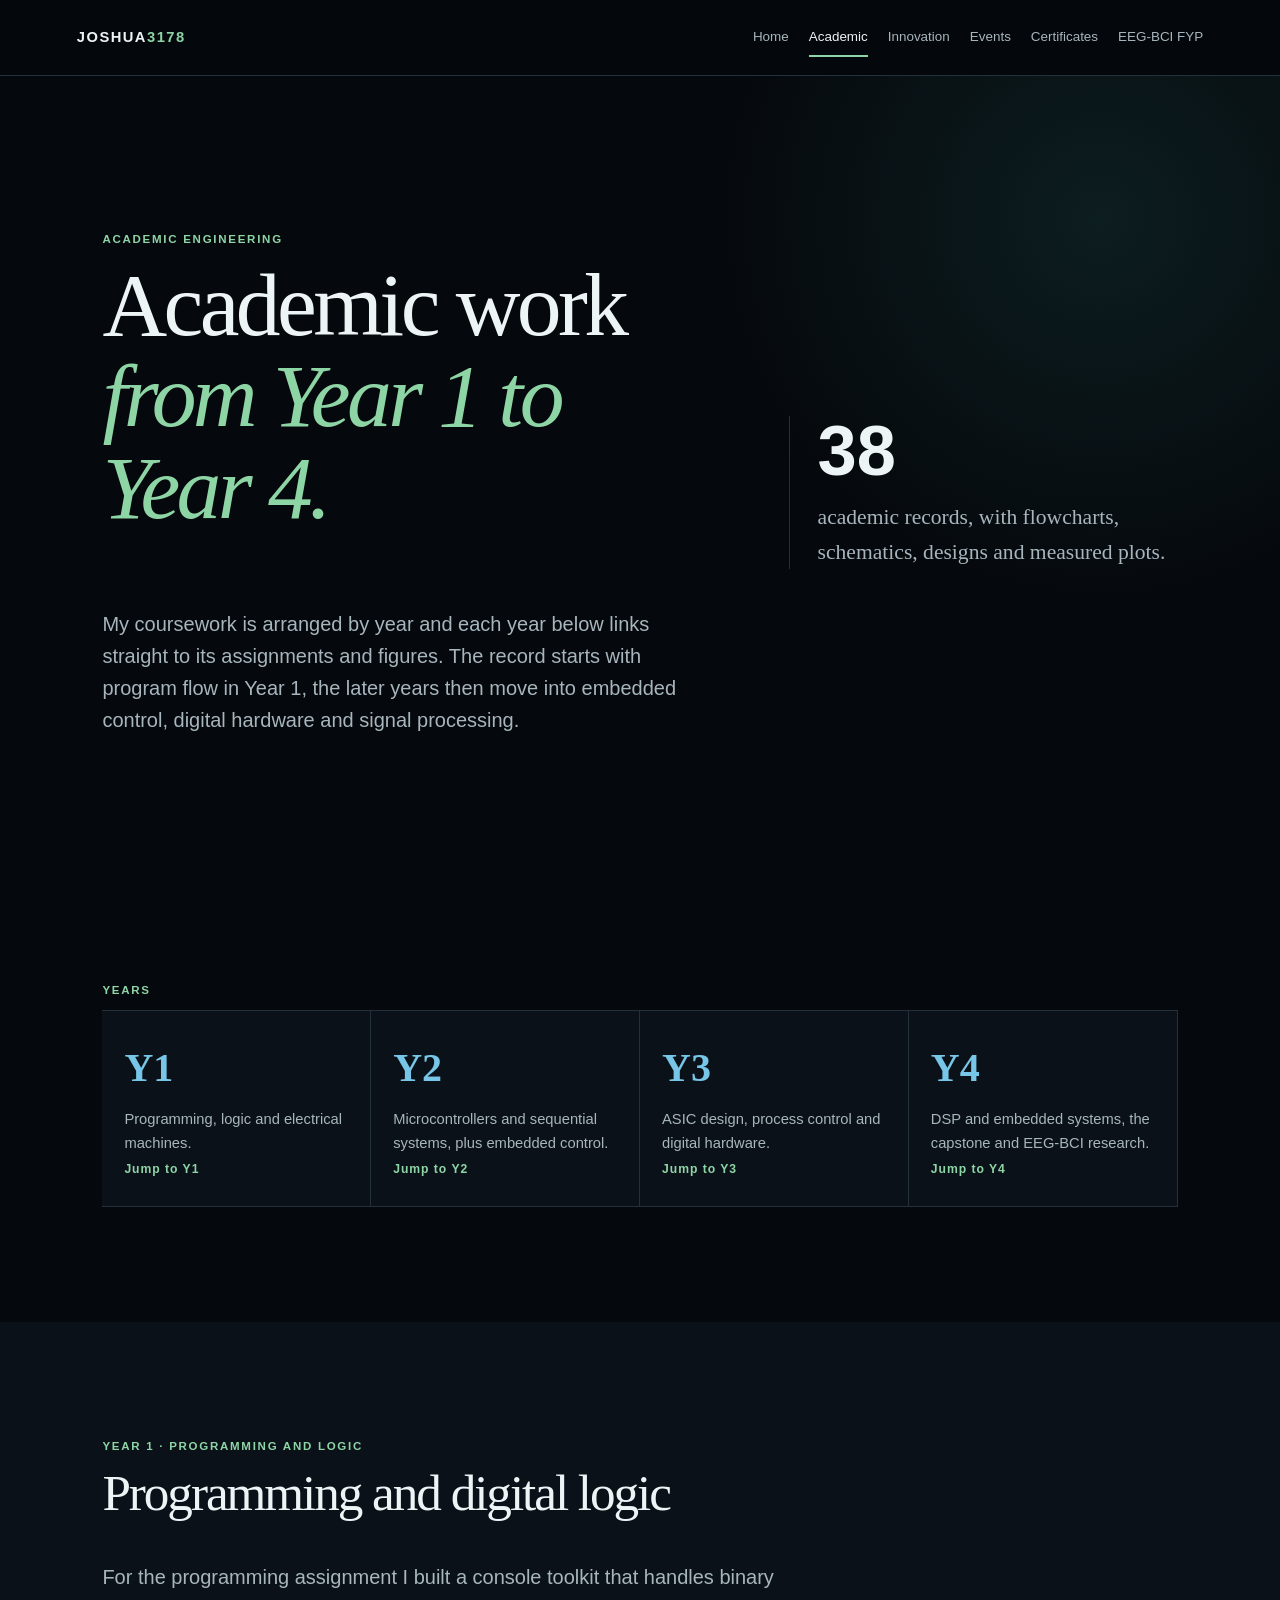
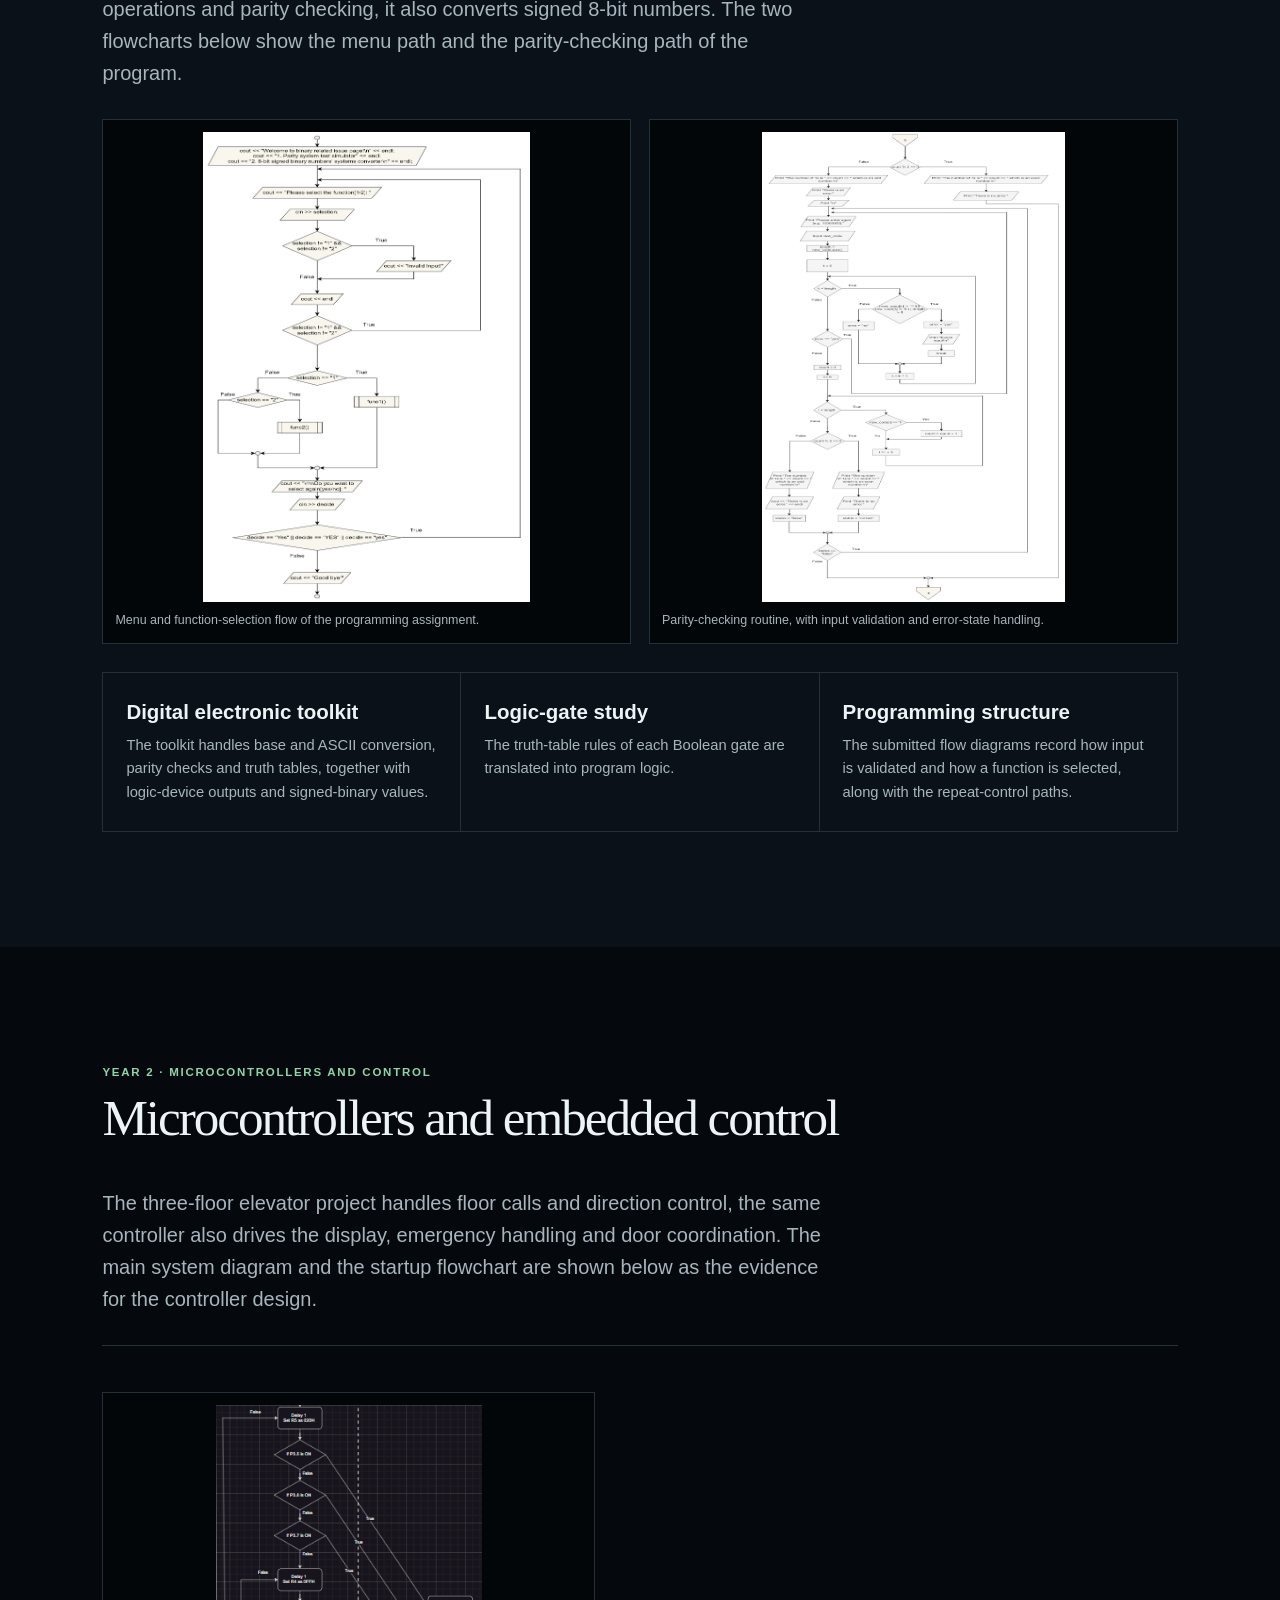
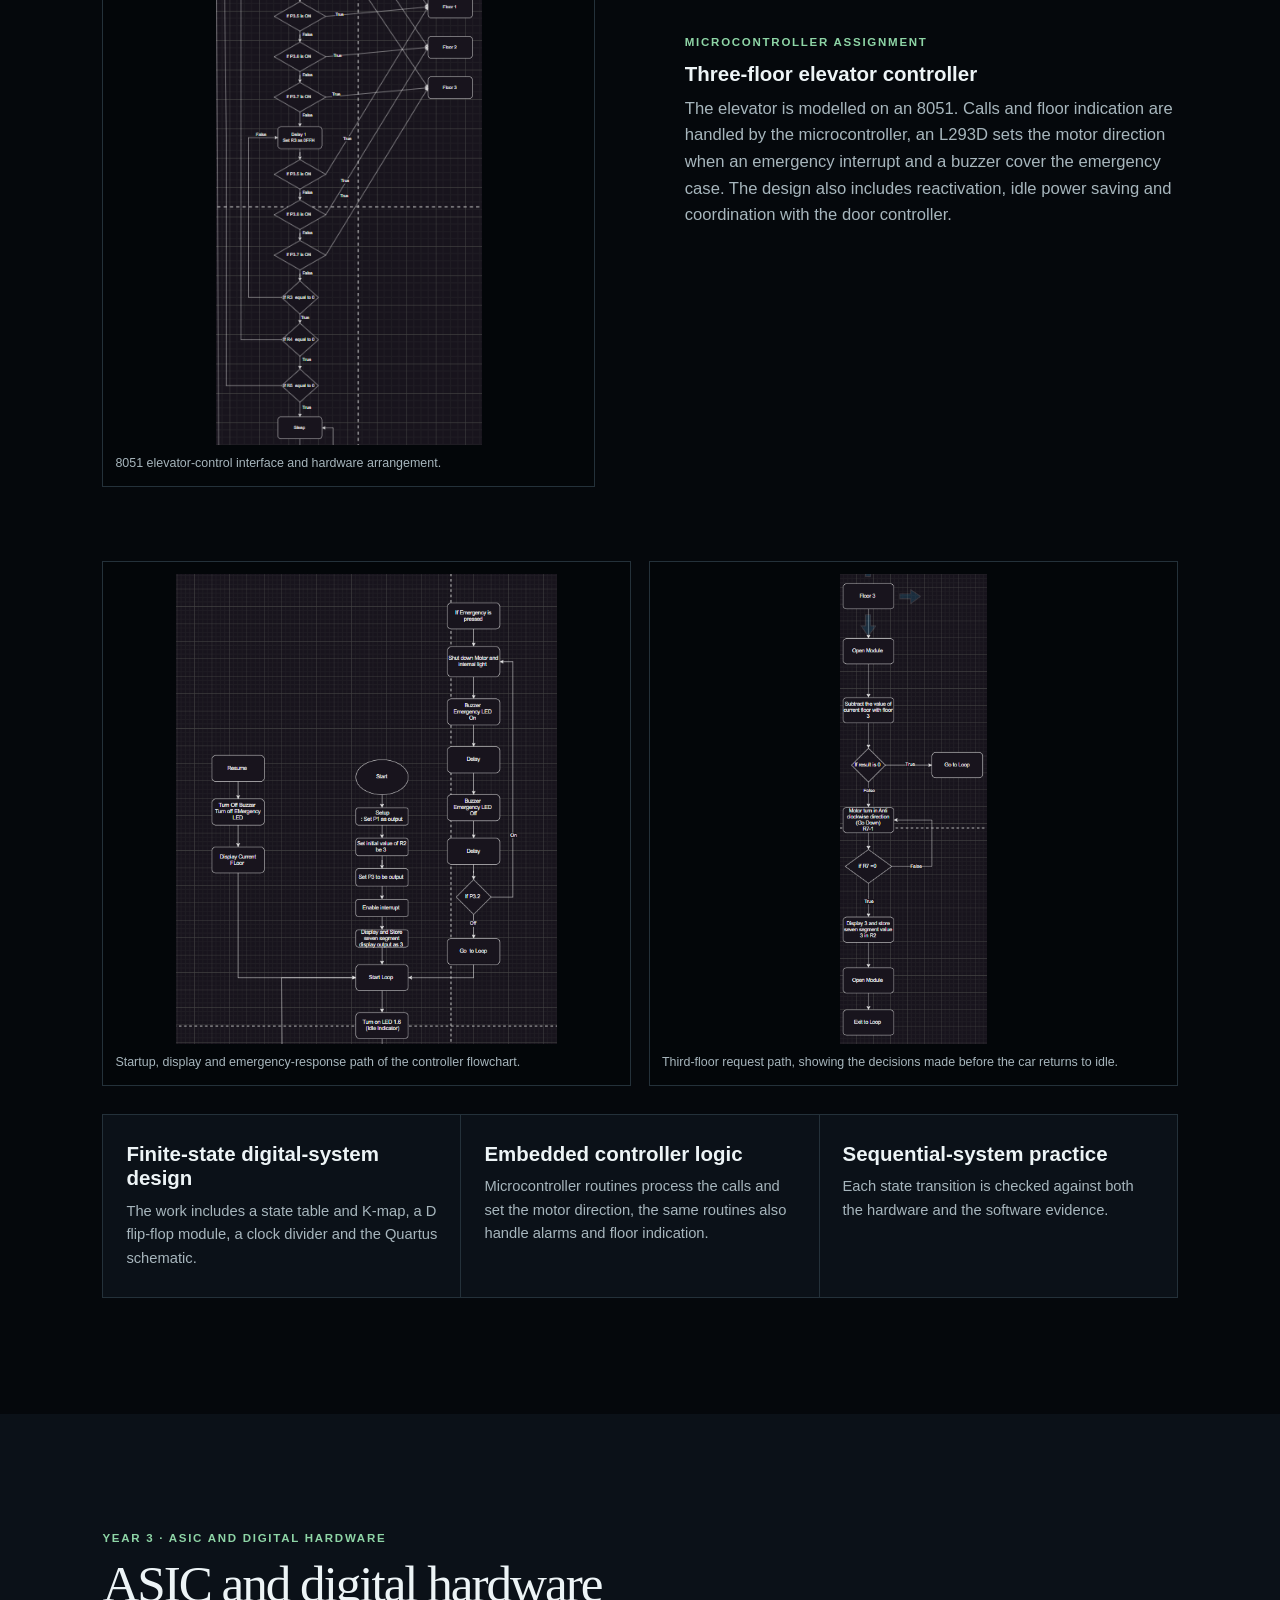
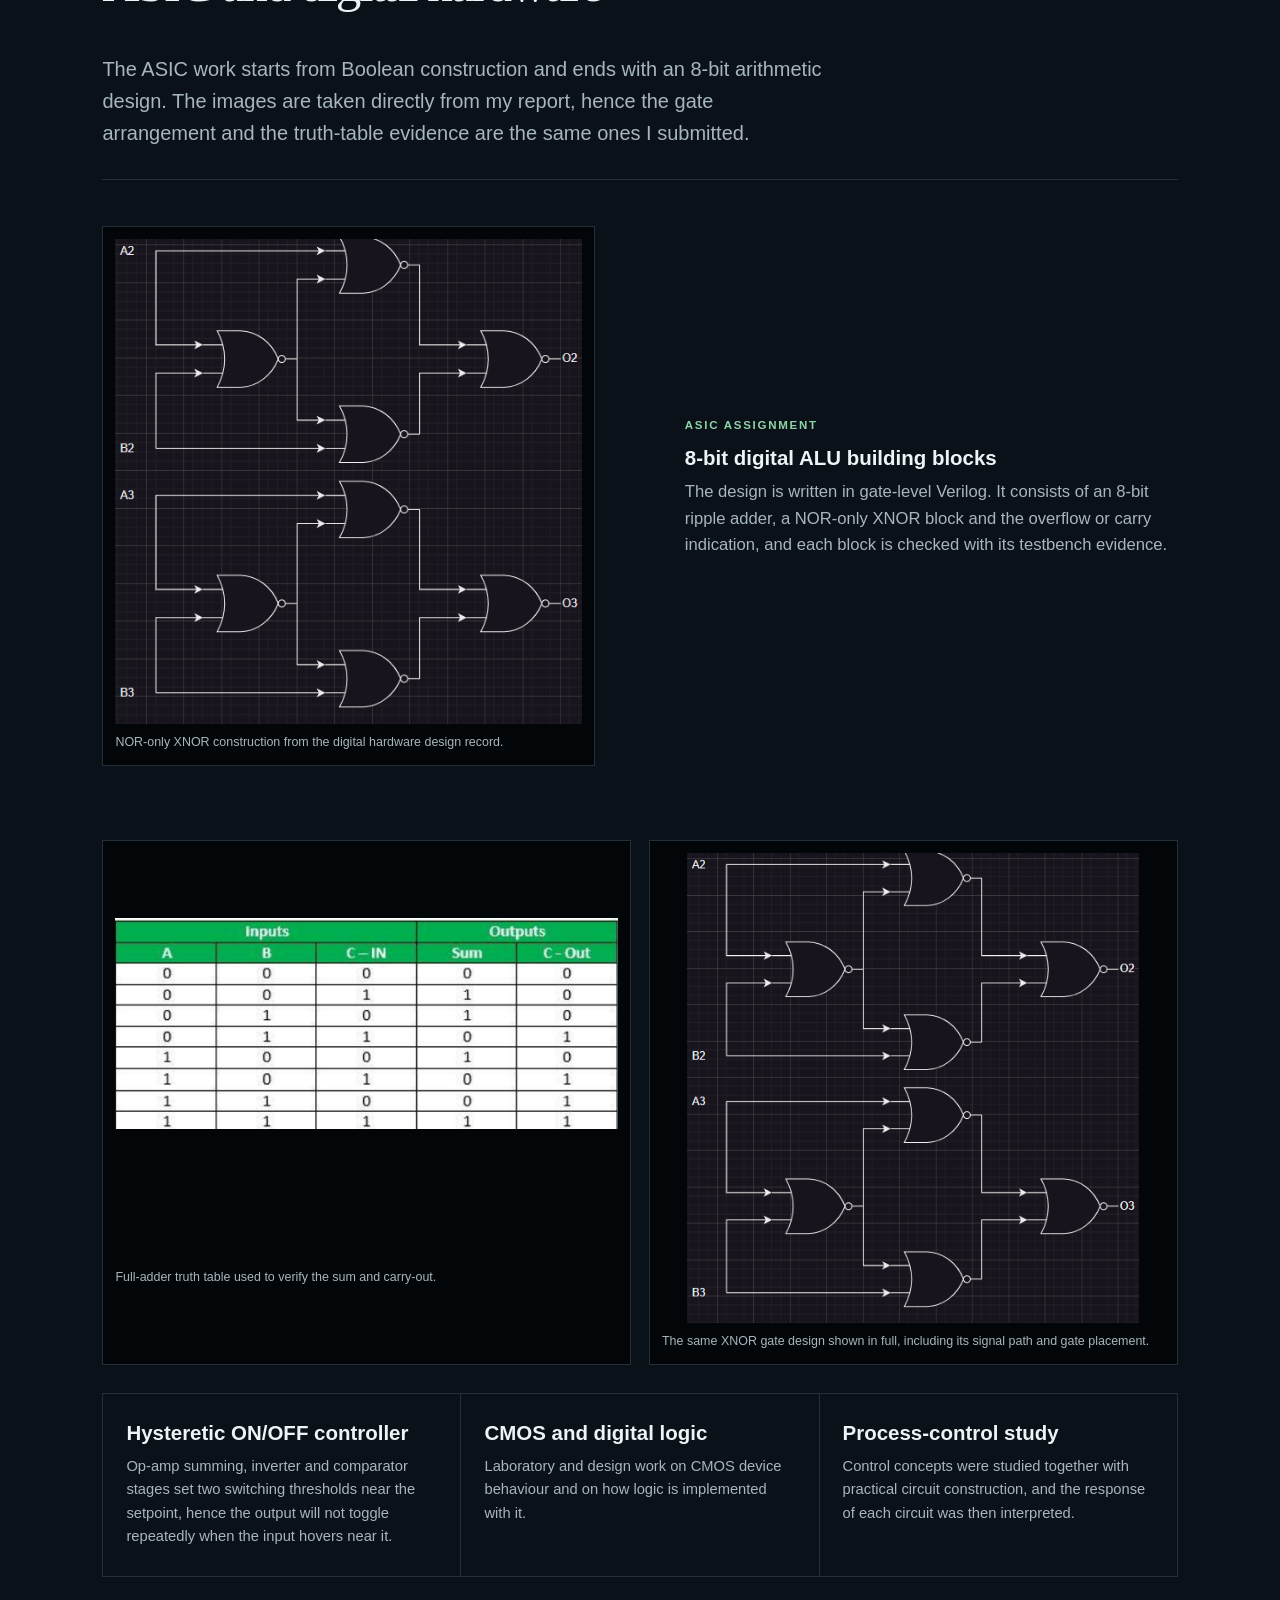
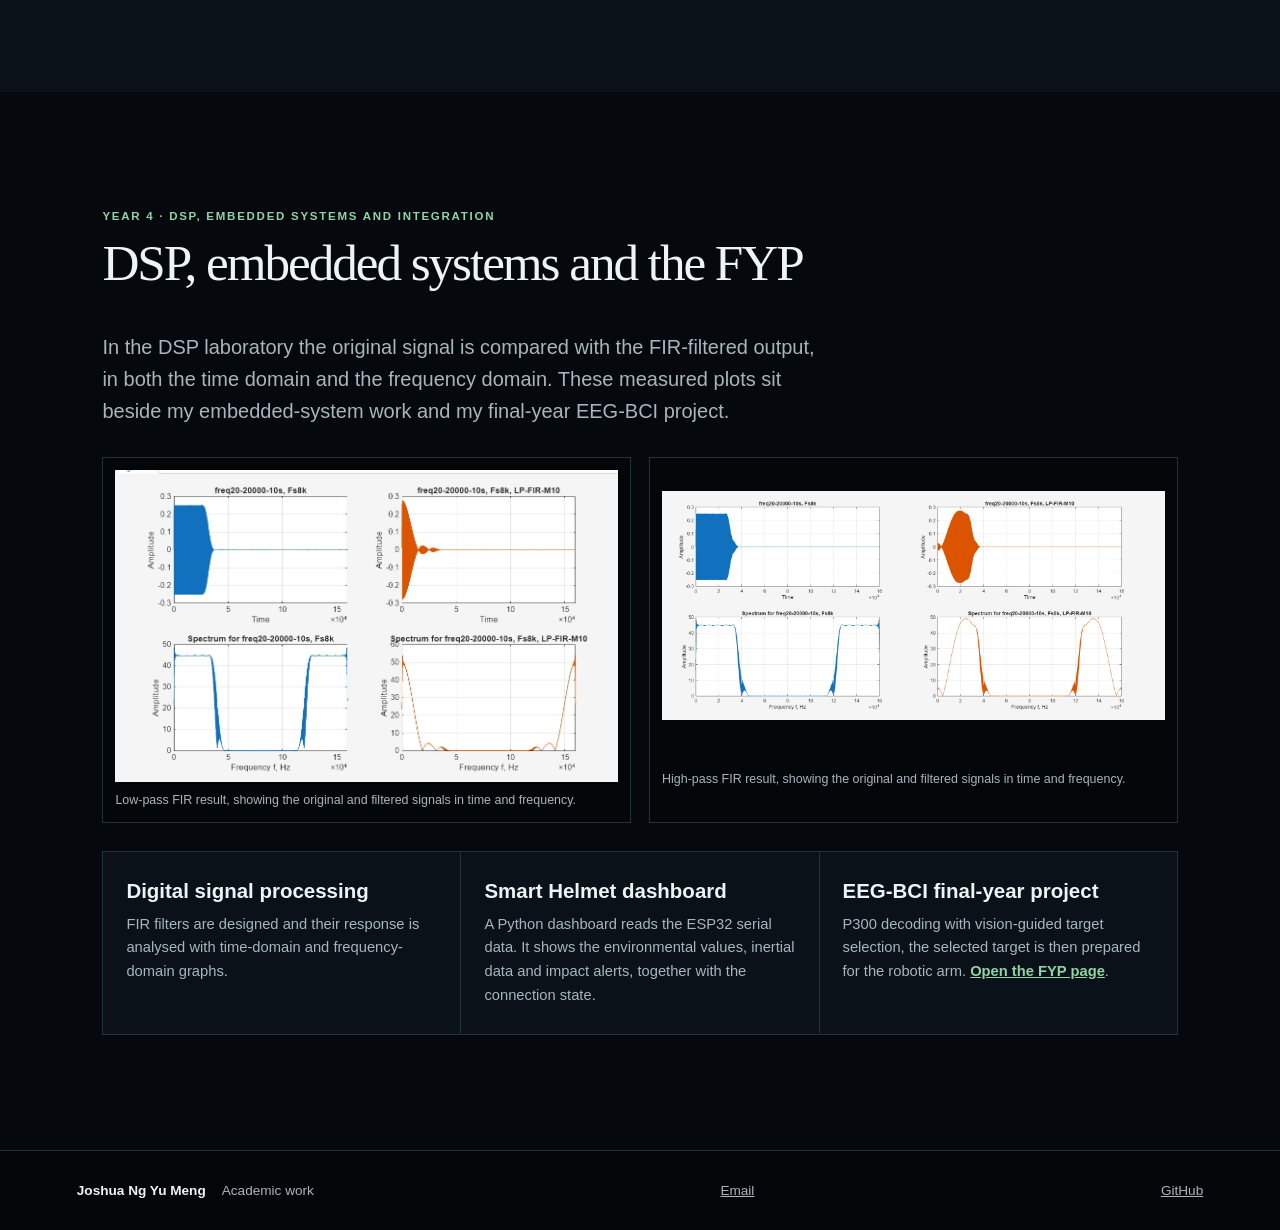
==== commit 22dcbd65: "Add certificates page, Demiurge record and FYP demo video - New Certificates page with 14 certificat" ====
--- a/academic.html
+++ b/academic.html
@@ -1,11 +1,11 @@
 <!doctype html>
-<html lang="en"><head><meta charset="utf-8"><meta name="viewport" content="width=device-width, initial-scale=1"><meta name="description" content="Academic engineering work by Joshua Ng Yu Meng."><title>Academic work | Joshua Ng Yu Meng</title><link rel="stylesheet" href="styles.css"><link rel="stylesheet" href="academic.css"></head>
-<body><header class="site-header"><a class="wordmark" href="index.html">JOSHUA<span>3178</span></a><nav aria-label="Primary navigation"><a href="index.html">Home</a><a aria-current="page" href="academic.html">Academic</a><a href="innovation.html">Innovation</a><a href="events.html">Events</a><a href="fyp.html">EEG-BCI FYP</a></nav></header>
+<html lang="en"><head><meta charset="utf-8"><meta name="viewport" content="width=device-width, initial-scale=1"><meta name="description" content="Academic engineering coursework by Joshua Ng Yu Meng at UTAR, from Year 1 to Year 4."><title>Academic work | Joshua Ng Yu Meng</title><link rel="stylesheet" href="styles.css"><link rel="stylesheet" href="academic.css"></head>
+<body><header class="site-header"><a class="wordmark" href="index.html">JOSHUA<span>3178</span></a><nav aria-label="Primary navigation"><a href="index.html">Home</a><a aria-current="page" href="academic.html">Academic</a><a href="innovation.html">Innovation</a><a href="events.html">Events</a><a href="certificates.html">Certificates</a><a href="fyp.html">EEG-BCI FYP</a></nav></header>
 <main>
-  <section class="hero"><div class="hero-grid"><div><p class="kicker">Academic engineering</p><h1>From digital foundations to <em>integrated intelligent systems.</em></h1><p class="lede">Click a year to move directly to its assignments, diagrams and supporting evidence. The visual record starts with program flow, then moves through embedded control, digital hardware and signal-processing results.</p></div><aside class="hero-side"><b>38</b>academic records, with representative designs, flowcharts, schematics and measured plots.</aside></div></section>
-  <section class="section"><p class="kicker">Study route</p><div class="route-grid" aria-label="Jump to academic year"><a href="#year-1"><b>Y1</b><p>Programming, logic and electrical-machine foundations.</p><span>Jump to Y1</span></a><a href="#year-2"><b>Y2</b><p>Microcontrollers, sequential systems and embedded control.</p><span>Jump to Y2</span></a><a href="#year-3"><b>Y3</b><p>ASIC, process control and digital hardware design.</p><span>Jump to Y3</span></a><a href="#year-4"><b>Y4</b><p>DSP, embedded systems, capstone work and EEG-BCI research.</p><span>Jump to Y4</span></a></div></section>
-  <section class="section year-section dark-panel" id="year-1"><div class="section-heading"><p class="kicker">Year 1 · programming and logic</p><h2>Digital rules made visible in program flow.</h2><p class="lede">The programming assignment built a console toolkit for binary operations, parity checking and signed 8-bit conversion. The diagrams show the menu and parity-control paths that organise the implementation.</p></div><div class="image-grid"><figure class="media-frame"><img src="assets/images/academic-y1-programming-menu-flow.png" alt="Full flowchart for binary conversion and parity menu"><figcaption>Menu and function-selection flow from the programming assignment.</figcaption></figure><figure class="media-frame"><img src="assets/images/academic-y1-parity-flow.png" alt="Full flowchart for parity-checking routine"><figcaption>Parity-checking routine with input validation and error-state handling.</figcaption></figure></div><div class="academic-list" style="margin-top:28px"><article><h3>Digital electronic toolkit</h3><p>Base and ASCII conversion, parity checks, truth tables, logic-device outputs and signed-binary representations.</p></article><article><h3>Logic-gate study</h3><p>Boolean gates and digital-state relationships translated from truth-table rules into program logic.</p></article><article><h3>Programming structure</h3><p>Input validation, function selection and repeat-control paths captured in the submitted flow diagrams.</p></article></div></section>
-  <section class="section year-section" id="year-2"><div class="section-heading"><p class="kicker">Year 2 · microcontrollers and control</p><h2>Embedded state control becomes a working physical system.</h2><p class="lede">The three-floor elevator project combines floor calls, direction control, display logic, emergency handling and door coordination. The main system arrangement and startup flow provide the visual evidence for the controller design.</p></div><article class="feature-row"><figure class="media-frame"><img src="assets/images/academic-elevator-main.png" alt="8051 elevator control interface diagram"><figcaption>8051 elevator-control interface and hardware arrangement.</figcaption></figure><div><p class="label">Microcontroller assignment</p><h3>Three-floor elevator controller</h3><p>An 8051 model with calls and indication, L293D motor direction, emergency interrupt, buzzer, reactivation, idle power saving and door-controller coordination.</p></div></article><div class="image-grid"><figure class="media-frame"><img src="assets/images/academic-y2-elevator-start-flow.png" alt="Full elevator startup and emergency flowchart"><figcaption>Startup, display and emergency-response path from the controller flowchart.</figcaption></figure><figure class="media-frame"><img src="assets/images/academic-y2-elevator-floor3-flow.png" alt="Full third-floor elevator control flowchart"><figcaption>Third-floor request path, showing the control decisions used before the car returns to idle.</figcaption></figure></div><div class="academic-list" style="margin-top:28px"><article><h3>Finite-state digital-system design</h3><p>State table, K-map, D-flip-flop module, clock divider and Quartus schematic work.</p></article><article><h3>Embedded controller logic</h3><p>Microcontroller routines for call processing, motor direction, alarms and floor indication.</p></article><article><h3>Sequential-system practice</h3><p>Hardware and software evidence used together to check each state transition.</p></article></div></section>
-  <section class="section year-section dark-panel" id="year-3"><div class="section-heading"><p class="kicker">Year 3 · ASIC and digital hardware</p><h2>Logic structures, arithmetic blocks and control circuits.</h2><p class="lede">The ASIC work moves from Boolean construction into an 8-bit arithmetic design. The supporting images retain the actual gate arrangement and truth-table evidence used in the report.</p></div><article class="feature-row"><figure class="media-frame"><img src="assets/images/academic-y3-nor-xnor.png" alt="NOR gate implementation of XNOR logic"><figcaption>NOR-only XNOR construction from the digital hardware design record.</figcaption></figure><div><p class="label">ASIC assignment</p><h3>8-bit digital ALU building blocks</h3><p>Gate-level Verilog for an 8-bit ripple adder, a NOR-only XNOR block and overflow or carry indication with testbench evidence.</p></div></article><div class="image-grid"><figure class="media-frame"><img src="assets/images/academic-y3-adder-truth-table.png" alt="Full-adder input and output truth table"><figcaption>Full-adder truth table used to verify sum and carry-out behaviour.</figcaption></figure><figure class="media-frame"><img src="assets/images/academic-y3-nor-xnor.png" alt="Full NOR gate XNOR diagram"><figcaption>Logic-gate design shown in full for its signal path and gate placement.</figcaption></figure></div><div class="academic-list" style="margin-top:28px"><article><h3>Hysteretic ON/OFF controller</h3><p>Op-amp summing, inverter and comparator stages implementing two switching thresholds near a setpoint.</p></article><article><h3>CMOS and digital logic</h3><p>Device-level behaviour and logic implementation explored through laboratory and design work.</p></article><article><h3>Process-control study</h3><p>Control concepts developed alongside practical circuit construction and response interpretation.</p></article></div></section>
-  <section class="section year-section" id="year-4"><div class="section-heading"><p class="kicker">Year 4 · DSP, embedded systems and integration</p><h2>Filter behaviour and integrated intelligent systems.</h2><p class="lede">The DSP laboratory records compare the original signal against FIR-filtered output in time and frequency views. These measured plots sit beside embedded-system work and the final EEG-BCI project.</p></div><div class="image-grid"><figure class="media-frame"><img src="assets/images/academic-y4-lowpass-response.jpeg" alt="Low-pass FIR response in time and frequency domains"><figcaption>Low-pass FIR result: original and filtered time-domain and spectral responses.</figcaption></figure><figure class="media-frame"><img src="assets/images/academic-y4-highpass-response.jpeg" alt="High-pass FIR response in time and frequency domains"><figcaption>High-pass FIR result: original and filtered time-domain and spectral responses.</figcaption></figure></div><div class="academic-list" style="margin-top:28px"><article><h3>Digital signal processing</h3><p>FIR filter design and response analysis using time-domain and frequency-domain graphs.</p></article><article><h3>Smart Helmet dashboard</h3><p>Python dashboard for ESP32 serial readings, environmental values, inertial data, impact alerts and connection state.</p></article><article><h3>EEG-BCI final-year project</h3><p>P300 decoding, vision-guided target selection and robotic preparation. <a class="inline-link" href="fyp.html">Open the detailed FYP page</a>.</p></article></div></section>
-</main><footer><span>Joshua Ng Yu Meng</span><span>Academic engineering record</span><a href="mailto:yumeng3178@gmail.com">Email</a><a href="https://github.com/Joshua3178" target="_blank" rel="noreferrer">GitHub</a></footer></body></html>
+  <section class="hero"><div class="hero-grid"><div><p class="kicker">Academic engineering</p><h1>Academic work <em>from Year 1 to Year 4.</em></h1><p class="lede">My coursework is arranged by year and each year below links straight to its assignments and figures. The record starts with program flow in Year 1, the later years then move into embedded control, digital hardware and signal processing.</p></div><aside class="hero-side"><b>38</b>academic records, with flowcharts, schematics, designs and measured plots.</aside></div></section>
+  <section class="section"><p class="kicker">Years</p><div class="route-grid" aria-label="Jump to academic year"><a href="#year-1"><b>Y1</b><p>Programming, logic and electrical machines.</p><span>Jump to Y1</span></a><a href="#year-2"><b>Y2</b><p>Microcontrollers and sequential systems, plus embedded control.</p><span>Jump to Y2</span></a><a href="#year-3"><b>Y3</b><p>ASIC design, process control and digital hardware.</p><span>Jump to Y3</span></a><a href="#year-4"><b>Y4</b><p>DSP and embedded systems, the capstone and EEG-BCI research.</p><span>Jump to Y4</span></a></div></section>
+  <section class="section year-section dark-panel" id="year-1"><div class="section-heading"><p class="kicker">Year 1 · programming and logic</p><h2>Programming and digital logic</h2><p class="lede">For the programming assignment I built a console toolkit that handles binary operations and parity checking, it also converts signed 8-bit numbers. The two flowcharts below show the menu path and the parity-checking path of the program.</p></div><div class="image-grid"><figure class="media-frame"><img src="assets/images/academic-y1-programming-menu-flow.png" alt="Full flowchart for binary conversion and parity menu"><figcaption>Menu and function-selection flow of the programming assignment.</figcaption></figure><figure class="media-frame"><img src="assets/images/academic-y1-parity-flow.png" alt="Full flowchart for parity-checking routine"><figcaption>Parity-checking routine, with input validation and error-state handling.</figcaption></figure></div><div class="academic-list" style="margin-top:28px"><article><h3>Digital electronic toolkit</h3><p>The toolkit handles base and ASCII conversion, parity checks and truth tables, together with logic-device outputs and signed-binary values.</p></article><article><h3>Logic-gate study</h3><p>The truth-table rules of each Boolean gate are translated into program logic.</p></article><article><h3>Programming structure</h3><p>The submitted flow diagrams record how input is validated and how a function is selected, along with the repeat-control paths.</p></article></div></section>
+  <section class="section year-section" id="year-2"><div class="section-heading"><p class="kicker">Year 2 · microcontrollers and control</p><h2>Microcontrollers and embedded control</h2><p class="lede">The three-floor elevator project handles floor calls and direction control, the same controller also drives the display, emergency handling and door coordination. The main system diagram and the startup flowchart are shown below as the evidence for the controller design.</p></div><article class="feature-row"><figure class="media-frame"><img src="assets/images/academic-elevator-main.png" alt="8051 elevator control interface diagram"><figcaption>8051 elevator-control interface and hardware arrangement.</figcaption></figure><div><p class="label">Microcontroller assignment</p><h3>Three-floor elevator controller</h3><p>The elevator is modelled on an 8051. Calls and floor indication are handled by the microcontroller, an L293D sets the motor direction when an emergency interrupt and a buzzer cover the emergency case. The design also includes reactivation, idle power saving and coordination with the door controller.</p></div></article><div class="image-grid"><figure class="media-frame"><img src="assets/images/academic-y2-elevator-start-flow.png" alt="Full elevator startup and emergency flowchart"><figcaption>Startup, display and emergency-response path of the controller flowchart.</figcaption></figure><figure class="media-frame"><img src="assets/images/academic-y2-elevator-floor3-flow.png" alt="Full third-floor elevator control flowchart"><figcaption>Third-floor request path, showing the decisions made before the car returns to idle.</figcaption></figure></div><div class="academic-list" style="margin-top:28px"><article><h3>Finite-state digital-system design</h3><p>The work includes a state table and K-map, a D flip-flop module, a clock divider and the Quartus schematic.</p></article><article><h3>Embedded controller logic</h3><p>Microcontroller routines process the calls and set the motor direction, the same routines also handle alarms and floor indication.</p></article><article><h3>Sequential-system practice</h3><p>Each state transition is checked against both the hardware and the software evidence.</p></article></div></section>
+  <section class="section year-section dark-panel" id="year-3"><div class="section-heading"><p class="kicker">Year 3 · ASIC and digital hardware</p><h2>ASIC and digital hardware</h2><p class="lede">The ASIC work starts from Boolean construction and ends with an 8-bit arithmetic design. The images are taken directly from my report, hence the gate arrangement and the truth-table evidence are the same ones I submitted.</p></div><article class="feature-row"><figure class="media-frame"><img src="assets/images/academic-y3-nor-xnor.png" alt="NOR gate implementation of XNOR logic"><figcaption>NOR-only XNOR construction from the digital hardware design record.</figcaption></figure><div><p class="label">ASIC assignment</p><h3>8-bit digital ALU building blocks</h3><p>The design is written in gate-level Verilog. It consists of an 8-bit ripple adder, a NOR-only XNOR block and the overflow or carry indication, and each block is checked with its testbench evidence.</p></div></article><div class="image-grid"><figure class="media-frame"><img src="assets/images/academic-y3-adder-truth-table.png" alt="Full-adder input and output truth table"><figcaption>Full-adder truth table used to verify the sum and carry-out.</figcaption></figure><figure class="media-frame"><img src="assets/images/academic-y3-nor-xnor.png" alt="Full NOR gate XNOR diagram"><figcaption>The same XNOR gate design shown in full, including its signal path and gate placement.</figcaption></figure></div><div class="academic-list" style="margin-top:28px"><article><h3>Hysteretic ON/OFF controller</h3><p>Op-amp summing, inverter and comparator stages set two switching thresholds near the setpoint, hence the output will not toggle repeatedly when the input hovers near it.</p></article><article><h3>CMOS and digital logic</h3><p>Laboratory and design work on CMOS device behaviour and on how logic is implemented with it.</p></article><article><h3>Process-control study</h3><p>Control concepts were studied together with practical circuit construction, and the response of each circuit was then interpreted.</p></article></div></section>
+  <section class="section year-section" id="year-4"><div class="section-heading"><p class="kicker">Year 4 · DSP, embedded systems and integration</p><h2>DSP, embedded systems and the FYP</h2><p class="lede">In the DSP laboratory the original signal is compared with the FIR-filtered output, in both the time domain and the frequency domain. These measured plots sit beside my embedded-system work and my final-year EEG-BCI project.</p></div><div class="image-grid"><figure class="media-frame"><img src="assets/images/academic-y4-lowpass-response.jpeg" alt="Low-pass FIR response in time and frequency domains"><figcaption>Low-pass FIR result, showing the original and filtered signals in time and frequency.</figcaption></figure><figure class="media-frame"><img src="assets/images/academic-y4-highpass-response.jpeg" alt="High-pass FIR response in time and frequency domains"><figcaption>High-pass FIR result, showing the original and filtered signals in time and frequency.</figcaption></figure></div><div class="academic-list" style="margin-top:28px"><article><h3>Digital signal processing</h3><p>FIR filters are designed and their response is analysed with time-domain and frequency-domain graphs.</p></article><article><h3>Smart Helmet dashboard</h3><p>A Python dashboard reads the ESP32 serial data. It shows the environmental values, inertial data and impact alerts, together with the connection state.</p></article><article><h3>EEG-BCI final-year project</h3><p>P300 decoding with vision-guided target selection, the selected target is then prepared for the robotic arm. <a class="inline-link" href="fyp.html">Open the FYP page</a>.</p></article></div></section>
+</main><footer><span>Joshua Ng Yu Meng</span><span>Academic work</span><a href="mailto:yumeng3178@gmail.com">Email</a><a href="https://github.com/Joshua3178" target="_blank" rel="noreferrer">GitHub</a></footer></body></html>
--- a/styles.css
+++ b/styles.css
@@ -1 +1 @@
-:root{--bg:#05080c;--surface:#0b1118;--surface-2:#111a23;--ink:#edf4f6;--muted:#a7b6bd;--line:#24313a;--blue:#77c6e7;--green:#8ed5a6;--gold:#e9cf8f;--serif:Georgia,"Times New Roman",serif;--sans:"Segoe UI",Arial,sans-serif}*{box-sizing:border-box}html{scroll-behavior:smooth}body{margin:0;background:var(--bg);color:var(--ink);font-family:var(--sans);font-size:16px;line-height:1.6}a{color:inherit}img{display:block;max-width:100%;height:auto;object-fit:contain}main{overflow:hidden}.site-header{min-height:76px;display:flex;align-items:center;justify-content:space-between;gap:24px;padding:0 6vw;border-bottom:1px solid var(--line);background:rgba(5,8,12,.94);position:sticky;top:0;z-index:10;backdrop-filter:blur(12px)}.wordmark{font-weight:800;letter-spacing:.1em;text-decoration:none;font-size:.92rem}.wordmark span,.kicker,.label{color:var(--green)}nav{display:flex;gap:20px;flex-wrap:wrap}nav a{font-size:.84rem;text-decoration:none;color:var(--muted);padding:8px 0;border-bottom:2px solid transparent}nav a:hover,nav a[aria-current=page]{color:var(--ink);border-bottom-color:var(--green)}h1,h2,h3,p{margin-top:0}h1,h2{font-family:var(--serif);font-weight:500;letter-spacing:-.04em;line-height:1.02}h1{font-size:clamp(3rem,7vw,6.2rem);max-width:960px}h1 em{color:var(--green);font-weight:400}h2{font-size:clamp(2.1rem,4vw,4.1rem)}h3{font-size:1.28rem;line-height:1.2;margin-bottom:.55rem}.kicker,.label{margin:0 0 11px;text-transform:uppercase;letter-spacing:.15em;font-size:.72rem;font-weight:700}.lede{font-size:clamp(1.03rem,1.7vw,1.25rem);color:var(--muted);max-width:720px}.section{padding:clamp(58px,9vw,118px) 8vw}.section-heading{max-width:880px;margin-bottom:42px}.button{display:inline-flex;align-items:center;min-height:44px;padding:10px 17px;border:1px solid var(--line);text-decoration:none;font-weight:700;font-size:.88rem;transition:.2s}.button:hover{border-color:var(--blue);color:var(--blue)}.button.primary{border-color:var(--green);background:var(--green);color:#07100d}.button.primary:hover{background:#b3e7c3;border-color:#b3e7c3;color:#07100d}.action-row{display:flex;gap:12px;flex-wrap:wrap;margin-top:28px}.hero{padding:clamp(78px,12vw,170px) 8vw clamp(64px,9vw,110px);background:radial-gradient(circle at 86% 18%,rgba(46,126,122,.18),transparent 31%),var(--bg)}.hero-grid{display:grid;grid-template-columns:minmax(0,1.15fr) minmax(290px,.75fr);gap:clamp(34px,7vw,96px);align-items:center}.hero-side{border-left:1px solid var(--line);padding-left:28px;color:var(--muted);font-family:var(--serif);font-size:1.35rem}.hero-side b{display:block;color:var(--ink);font-family:var(--sans);font-size:4.4rem;line-height:1;margin-bottom:14px}.media-frame{margin:0;background:#030609;border:1px solid var(--line);display:grid;place-items:center;padding:12px}.media-frame img{width:100%;height:auto;max-height:640px;object-fit:contain}.media-frame figcaption{width:100%;font-size:.78rem;color:var(--muted);padding-top:9px}.image-grid{display:grid;grid-template-columns:repeat(2,1fr);gap:18px}.image-grid .media-frame{height:100%}.image-grid img{max-height:470px}.split{display:grid;grid-template-columns:.86fr 1fr;gap:clamp(36px,8vw,112px);align-items:start}.dark-panel{background:var(--surface)}.chapter-links{display:grid;grid-template-columns:repeat(4,1fr);border-top:1px solid var(--line);border-bottom:1px solid var(--line)}.chapter{min-height:305px;padding:36px 27px;color:var(--ink);text-decoration:none;border-right:1px solid var(--line);display:flex;flex-direction:column;background:var(--surface)}.chapter:hover{background:var(--surface-2)}.chapter h2{font-size:2.05rem;margin:28px 0 12px}.chapter p{color:var(--muted)}.chapter b{margin-top:auto;font-size:.86rem;color:var(--green)}.repository-grid{display:grid;grid-template-columns:1.3fr 1fr 1fr;gap:1px;background:var(--line);border:1px solid var(--line)}.repository-grid article{padding:30px;background:var(--surface);min-height:255px;display:flex;flex-direction:column}.repository-grid .flagship-card{background:#0f2521}.repository-grid h3{font-family:var(--serif);font-size:1.7rem}.repository-grid p:not(.label){color:var(--muted)}.repository-grid a{font-weight:700;color:var(--green);margin-top:auto}.route-grid{display:grid;grid-template-columns:repeat(4,1fr);border-top:1px solid var(--line)}.route-grid article{padding:25px 22px;border-right:1px solid var(--line);border-bottom:1px solid var(--line)}.route-grid b{font-family:var(--serif);font-size:2.5rem;color:var(--blue);display:block}.route-grid p{font-size:.92rem;color:var(--muted);margin:8px 0 0}.feature-row{display:grid;grid-template-columns:1fr 1fr;gap:clamp(28px,7vw,92px);align-items:center;padding:46px 0;border-top:1px solid var(--line)}.feature-row.reverse>div{order:2}.feature-row.reverse>figure{order:1}.feature-row p:not(.label){color:var(--muted);font-size:1.04rem}.academic-list{display:grid;grid-template-columns:repeat(3,1fr);border-top:1px solid var(--line);border-left:1px solid var(--line)}.academic-list article{padding:27px 23px;border-right:1px solid var(--line);border-bottom:1px solid var(--line);background:var(--surface)}.academic-list p{font-size:.92rem;color:var(--muted);margin:0}.stat-line{display:flex;gap:22px;align-items:center;flex-wrap:wrap;border-top:1px solid var(--line);border-bottom:1px solid var(--line);padding:22px 8vw;color:var(--muted)}.stat-line strong{color:var(--green);font-size:1.4rem}.catalogue-intro{background:var(--surface)}.catalogue-intro p{max-width:800px;color:var(--muted);font-size:1.06rem}.catalogue{border-top:1px solid var(--line)}.catalogue-heading{display:flex;justify-content:space-between;gap:20px;align-items:baseline;margin-bottom:24px}.catalogue-heading h2{margin:0}.catalogue-heading span{color:var(--green);font-weight:800}.catalogue-grid{display:grid;grid-template-columns:repeat(2,1fr);border-left:1px solid var(--line)}.catalogue-item{padding:24px 25px;border-right:1px solid var(--line);border-bottom:1px solid var(--line);background:var(--bg)}.catalogue-item h3{font-family:var(--serif);font-size:1.38rem}.catalogue-item p{margin:0;color:var(--muted);font-size:.94rem}.catalogue-item .label{font-size:.66rem;margin-bottom:8px}.catalogue-item.featured{background:var(--surface-2)}.catalogue-item.full{grid-column:1/-1}.catalogue-media{margin-top:26px}.catalogue-media .media-frame{max-width:850px}.inline-link{font-weight:700;color:var(--green)}.timeline{max-width:1000px;border-left:1px solid var(--line);padding-left:26px}.timeline article{position:relative;padding:26px 0 26px 22px;border-bottom:1px solid var(--line)}.timeline article:before{content:"";position:absolute;left:-33px;top:37px;width:11px;height:11px;border-radius:50%;background:var(--green)}.timeline time{display:block;color:var(--blue);font-family:var(--serif);font-size:1.45rem;margin-bottom:4px}.timeline p{color:var(--muted);max-width:700px;margin-bottom:0}.fyp-metric{display:grid;grid-template-columns:repeat(3,1fr);gap:1px;background:var(--line);border:1px solid var(--line)}.fyp-metric div{padding:25px;background:var(--surface)}.fyp-metric strong{display:block;font-family:var(--serif);font-size:2rem;color:var(--green)}.fyp-metric span{font-size:.86rem;color:var(--muted)}.pipeline{display:flex;gap:12px;align-items:center;flex-wrap:wrap}.pipeline span{padding:10px 13px;background:var(--surface);border:1px solid var(--line);font-weight:700;font-size:.86rem}.pipeline i{font-style:normal;color:var(--green)}footer{min-height:80px;display:flex;align-items:center;gap:16px;padding:22px 6vw;border-top:1px solid var(--line);color:var(--muted);font-size:.85rem;flex-wrap:wrap;background:#030508}footer span:first-child{color:var(--ink);font-weight:700}footer a{margin-left:auto}@media(max-width:900px){.chapter-links,.repository-grid,.route-grid{grid-template-columns:1fr 1fr}.hero-grid,.split,.feature-row{grid-template-columns:1fr}.feature-row.reverse>div,.feature-row.reverse>figure{order:initial}.hero-side{border-left:0;border-top:1px solid var(--line);padding:22px 0 0}.academic-list{grid-template-columns:1fr 1fr}.catalogue-grid{grid-template-columns:1fr}.fyp-metric{grid-template-columns:1fr}.image-grid{grid-template-columns:1fr}}@media(max-width:560px){.site-header{padding:14px 6vw;align-items:flex-start;flex-direction:column}.site-header nav{gap:12px}.chapter-links,.repository-grid,.route-grid,.academic-list{grid-template-columns:1fr}.chapter,.route-grid article{border-right:0}.catalogue-item.full{grid-column:auto}.section,.hero{padding-left:7vw;padding-right:7vw}.hero-side b{font-size:3.4rem}.timeline{padding-left:18px}.timeline article{padding-left:15px}.timeline article:before{left:-25px}footer a{margin-left:0}}
+:root{--bg:#05080c;--surface:#0b1118;--surface-2:#111a23;--ink:#edf4f6;--muted:#a7b6bd;--line:#24313a;--blue:#77c6e7;--green:#8ed5a6;--gold:#e9cf8f;--serif:Georgia,"Times New Roman",serif;--sans:"Segoe UI",Arial,sans-serif}*{box-sizing:border-box}html{scroll-behavior:smooth}body{margin:0;background:var(--bg);color:var(--ink);font-family:var(--sans);font-size:16px;line-height:1.6}a{color:inherit}img{display:block;max-width:100%;height:auto;object-fit:contain}main{overflow:hidden}.site-header{min-height:76px;display:flex;align-items:center;justify-content:space-between;gap:24px;padding:0 6vw;border-bottom:1px solid var(--line);background:rgba(5,8,12,.94);position:sticky;top:0;z-index:10;backdrop-filter:blur(12px)}.wordmark{font-weight:800;letter-spacing:.1em;text-decoration:none;font-size:.92rem}.wordmark span,.kicker,.label{color:var(--green)}nav{display:flex;gap:20px;flex-wrap:wrap}nav a{font-size:.84rem;text-decoration:none;color:var(--muted);padding:8px 0;border-bottom:2px solid transparent}nav a:hover,nav a[aria-current=page]{color:var(--ink);border-bottom-color:var(--green)}h1,h2,h3,p{margin-top:0}h1,h2{font-family:var(--serif);font-weight:500;letter-spacing:-.04em;line-height:1.02}h1{font-size:clamp(3rem,7vw,6.2rem);max-width:960px}h1 em{color:var(--green);font-weight:400}h2{font-size:clamp(2.1rem,4vw,4.1rem)}h3{font-size:1.28rem;line-height:1.2;margin-bottom:.55rem}.kicker,.label{margin:0 0 11px;text-transform:uppercase;letter-spacing:.15em;font-size:.72rem;font-weight:700}.lede{font-size:clamp(1.03rem,1.7vw,1.25rem);color:var(--muted);max-width:720px}.section{padding:clamp(58px,9vw,118px) 8vw}.section-heading{max-width:880px;margin-bottom:42px}.button{display:inline-flex;align-items:center;min-height:44px;padding:10px 17px;border:1px solid var(--line);text-decoration:none;font-weight:700;font-size:.88rem;transition:.2s}.button:hover{border-color:var(--blue);color:var(--blue)}.button.primary{border-color:var(--green);background:var(--green);color:#07100d}.button.primary:hover{background:#b3e7c3;border-color:#b3e7c3;color:#07100d}.action-row{display:flex;gap:12px;flex-wrap:wrap;margin-top:28px}.hero{padding:clamp(78px,12vw,170px) 8vw clamp(64px,9vw,110px);background:radial-gradient(circle at 86% 18%,rgba(46,126,122,.18),transparent 31%),var(--bg)}.hero-grid{display:grid;grid-template-columns:minmax(0,1.15fr) minmax(290px,.75fr);gap:clamp(34px,7vw,96px);align-items:center}.hero-side{border-left:1px solid var(--line);padding-left:28px;color:var(--muted);font-family:var(--serif);font-size:1.35rem}.hero-side b{display:block;color:var(--ink);font-family:var(--sans);font-size:4.4rem;line-height:1;margin-bottom:14px}.media-frame{margin:0;background:#030609;border:1px solid var(--line);display:grid;place-items:center;padding:12px}.media-frame img{width:100%;height:auto;max-height:640px;object-fit:contain}.media-frame video{display:block;width:100%;height:auto;max-height:78vh;background:#000}.video-lead{padding-top:clamp(40px,6vw,72px);padding-bottom:clamp(40px,6vw,72px);border-bottom:1px solid var(--line)}.media-frame figcaption{width:100%;font-size:.78rem;color:var(--muted);padding-top:9px}.image-grid{display:grid;grid-template-columns:repeat(2,1fr);gap:18px}.image-grid .media-frame{height:100%}.image-grid img{max-height:470px}.split{display:grid;grid-template-columns:.86fr 1fr;gap:clamp(36px,8vw,112px);align-items:start}.dark-panel{background:var(--surface)}.chapter-links{display:grid;grid-template-columns:repeat(5,1fr);border-top:1px solid var(--line);border-bottom:1px solid var(--line)}.chapter{min-height:305px;padding:36px 27px;color:var(--ink);text-decoration:none;border-right:1px solid var(--line);display:flex;flex-direction:column;background:var(--surface)}.chapter:hover{background:var(--surface-2)}.chapter h2{font-size:1.85rem;margin:28px 0 12px}.chapter p{color:var(--muted)}.chapter b{margin-top:auto;font-size:.86rem;color:var(--green)}.repository-grid{display:grid;grid-template-columns:1.3fr 1fr 1fr;gap:1px;background:var(--line);border:1px solid var(--line)}.repository-grid article{padding:30px;background:var(--surface);min-height:255px;display:flex;flex-direction:column}.repository-grid .flagship-card{background:#0f2521}.repository-grid h3{font-family:var(--serif);font-size:1.7rem}.repository-grid p:not(.label){color:var(--muted)}.repository-grid a{font-weight:700;color:var(--green);margin-top:auto}.route-grid{display:grid;grid-template-columns:repeat(4,1fr);border-top:1px solid var(--line)}.route-grid article{padding:25px 22px;border-right:1px solid var(--line);border-bottom:1px solid var(--line)}.route-grid b{font-family:var(--serif);font-size:2.5rem;color:var(--blue);display:block}.route-grid p{font-size:.92rem;color:var(--muted);margin:8px 0 0}.feature-row{display:grid;grid-template-columns:1fr 1fr;gap:clamp(28px,7vw,92px);align-items:center;padding:46px 0;border-top:1px solid var(--line)}.feature-row.reverse>div{order:2}.feature-row.reverse>figure{order:1}.feature-row p:not(.label){color:var(--muted);font-size:1.04rem}.academic-list{display:grid;grid-template-columns:repeat(3,1fr);border-top:1px solid var(--line);border-left:1px solid var(--line)}.academic-list article{padding:27px 23px;border-right:1px solid var(--line);border-bottom:1px solid var(--line);background:var(--surface)}.academic-list p{font-size:.92rem;color:var(--muted);margin:0}.stat-line{display:flex;gap:22px;align-items:center;flex-wrap:wrap;border-top:1px solid var(--line);border-bottom:1px solid var(--line);padding:22px 8vw;color:var(--muted)}.stat-line strong{color:var(--green);font-size:1.4rem}.catalogue-intro{background:var(--surface)}.catalogue-intro p{max-width:800px;color:var(--muted);font-size:1.06rem}.catalogue{border-top:1px solid var(--line)}.catalogue-heading{display:flex;justify-content:space-between;gap:20px;align-items:baseline;margin-bottom:24px}.catalogue-heading h2{margin:0}.catalogue-heading span{color:var(--green);font-weight:800}.catalogue-grid{display:grid;grid-template-columns:repeat(2,1fr);border-left:1px solid var(--line)}.catalogue-item{padding:24px 25px;border-right:1px solid var(--line);border-bottom:1px solid var(--line);background:var(--bg)}.catalogue-item h3{font-family:var(--serif);font-size:1.38rem}.catalogue-item p{margin:0;color:var(--muted);font-size:.94rem}.catalogue-item .label{font-size:.66rem;margin-bottom:8px}.catalogue-item.featured{background:var(--surface-2)}.catalogue-item.full{grid-column:1/-1}.catalogue-media{margin-top:26px}.catalogue-media .media-frame{max-width:850px}.inline-link{font-weight:700;color:var(--green)}.timeline{max-width:1000px;border-left:1px solid var(--line);padding-left:26px}.timeline article{position:relative;padding:26px 0 26px 22px;border-bottom:1px solid var(--line)}.timeline article:before{content:"";position:absolute;left:-33px;top:37px;width:11px;height:11px;border-radius:50%;background:var(--green)}.timeline time{display:block;color:var(--blue);font-family:var(--serif);font-size:1.45rem;margin-bottom:4px}.timeline p{color:var(--muted);max-width:700px;margin-bottom:0}.fyp-metric{display:grid;grid-template-columns:repeat(3,1fr);gap:1px;background:var(--line);border:1px solid var(--line)}.fyp-metric div{padding:25px;background:var(--surface)}.fyp-metric strong{display:block;font-family:var(--serif);font-size:2rem;color:var(--green)}.fyp-metric span{font-size:.86rem;color:var(--muted)}.pipeline{display:flex;gap:12px;align-items:center;flex-wrap:wrap}.pipeline span{padding:10px 13px;background:var(--surface);border:1px solid var(--line);font-weight:700;font-size:.86rem}.pipeline i{font-style:normal;color:var(--green)}footer{min-height:80px;display:flex;align-items:center;gap:16px;padding:22px 6vw;border-top:1px solid var(--line);color:var(--muted);font-size:.85rem;flex-wrap:wrap;background:#030508}footer span:first-child{color:var(--ink);font-weight:700}footer a{margin-left:auto}@media(max-width:900px){.chapter-links,.repository-grid,.route-grid{grid-template-columns:1fr 1fr}.hero-grid,.split,.feature-row{grid-template-columns:1fr}.feature-row.reverse>div,.feature-row.reverse>figure{order:initial}.hero-side{border-left:0;border-top:1px solid var(--line);padding:22px 0 0}.academic-list{grid-template-columns:1fr 1fr}.catalogue-grid{grid-template-columns:1fr}.fyp-metric{grid-template-columns:1fr}.image-grid{grid-template-columns:1fr}}@media(max-width:560px){.site-header{padding:14px 6vw;align-items:flex-start;flex-direction:column}.site-header nav{gap:12px}.chapter-links,.repository-grid,.route-grid,.academic-list{grid-template-columns:1fr}.chapter,.route-grid article{border-right:0}.catalogue-item.full{grid-column:auto}.section,.hero{padding-left:7vw;padding-right:7vw}.hero-side b{font-size:3.4rem}.timeline{padding-left:18px}.timeline article{padding-left:15px}.timeline article:before{left:-25px}footer a{margin-left:0}}
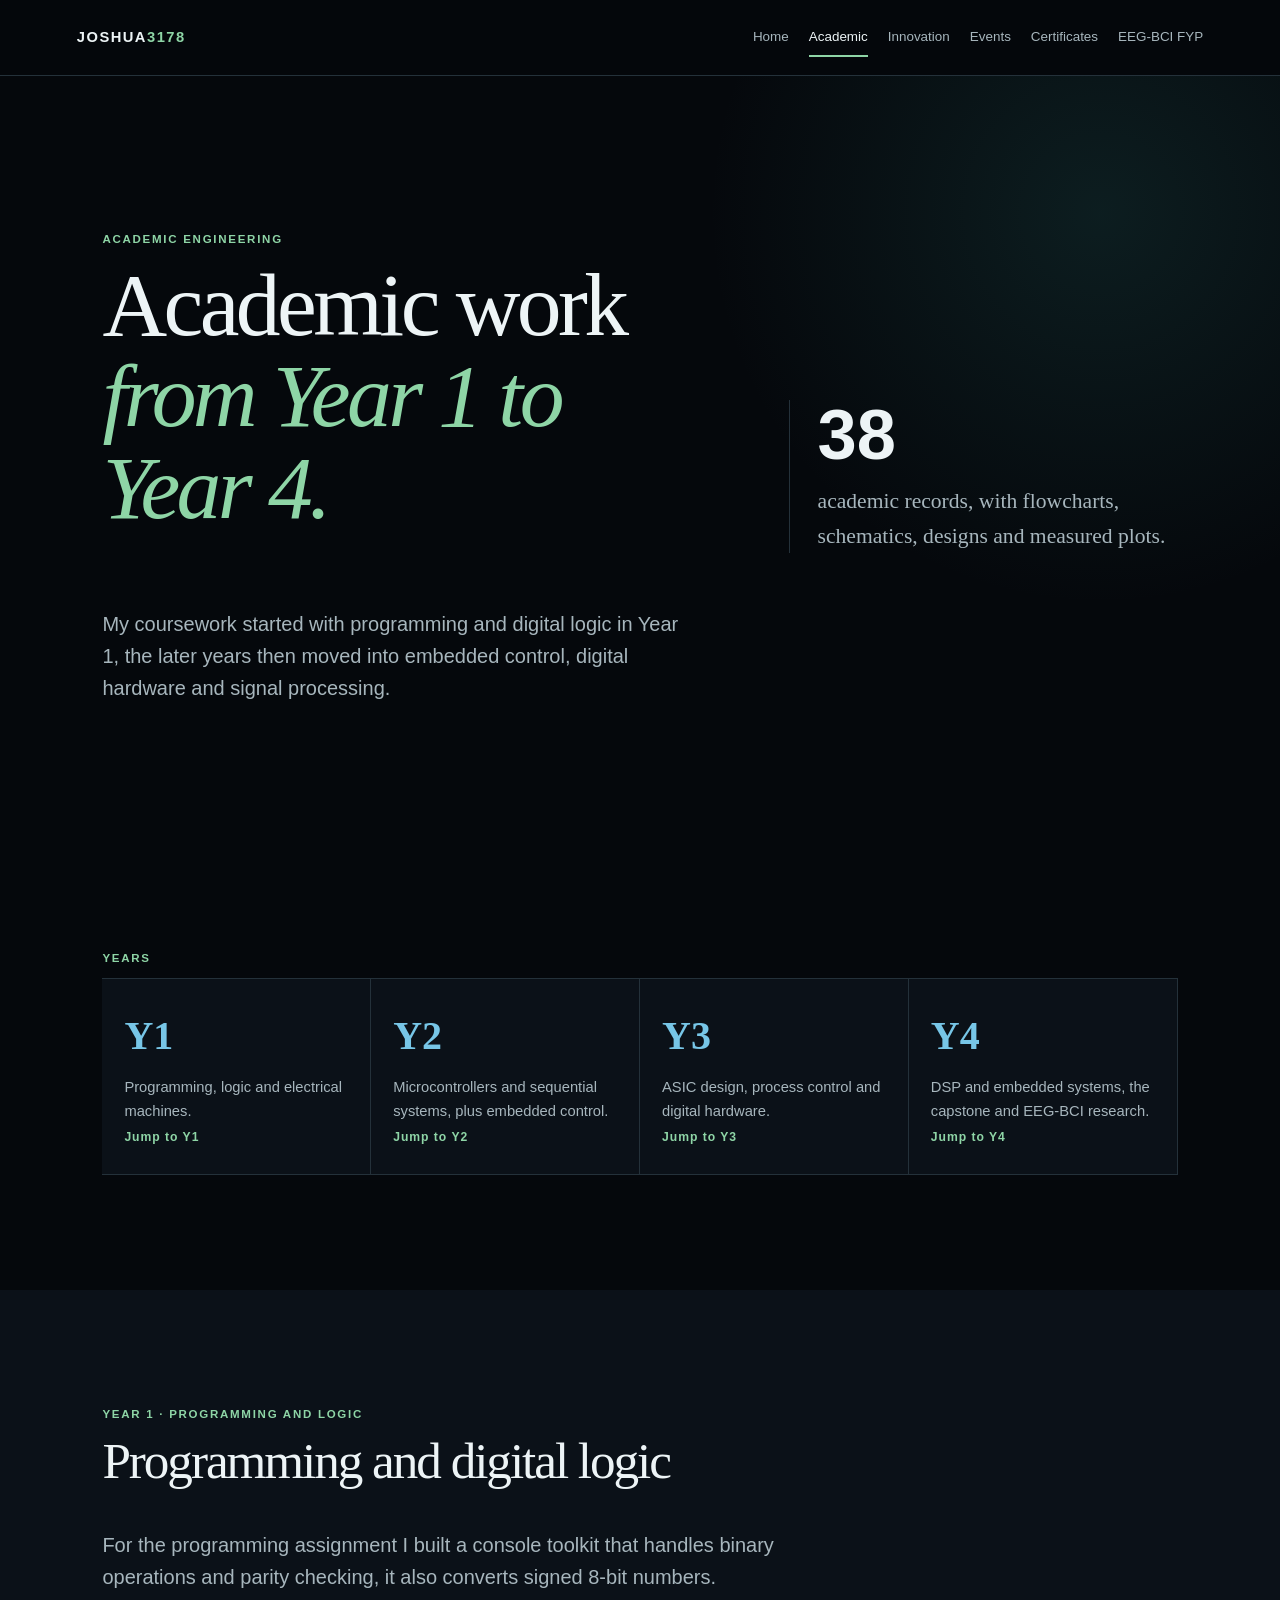
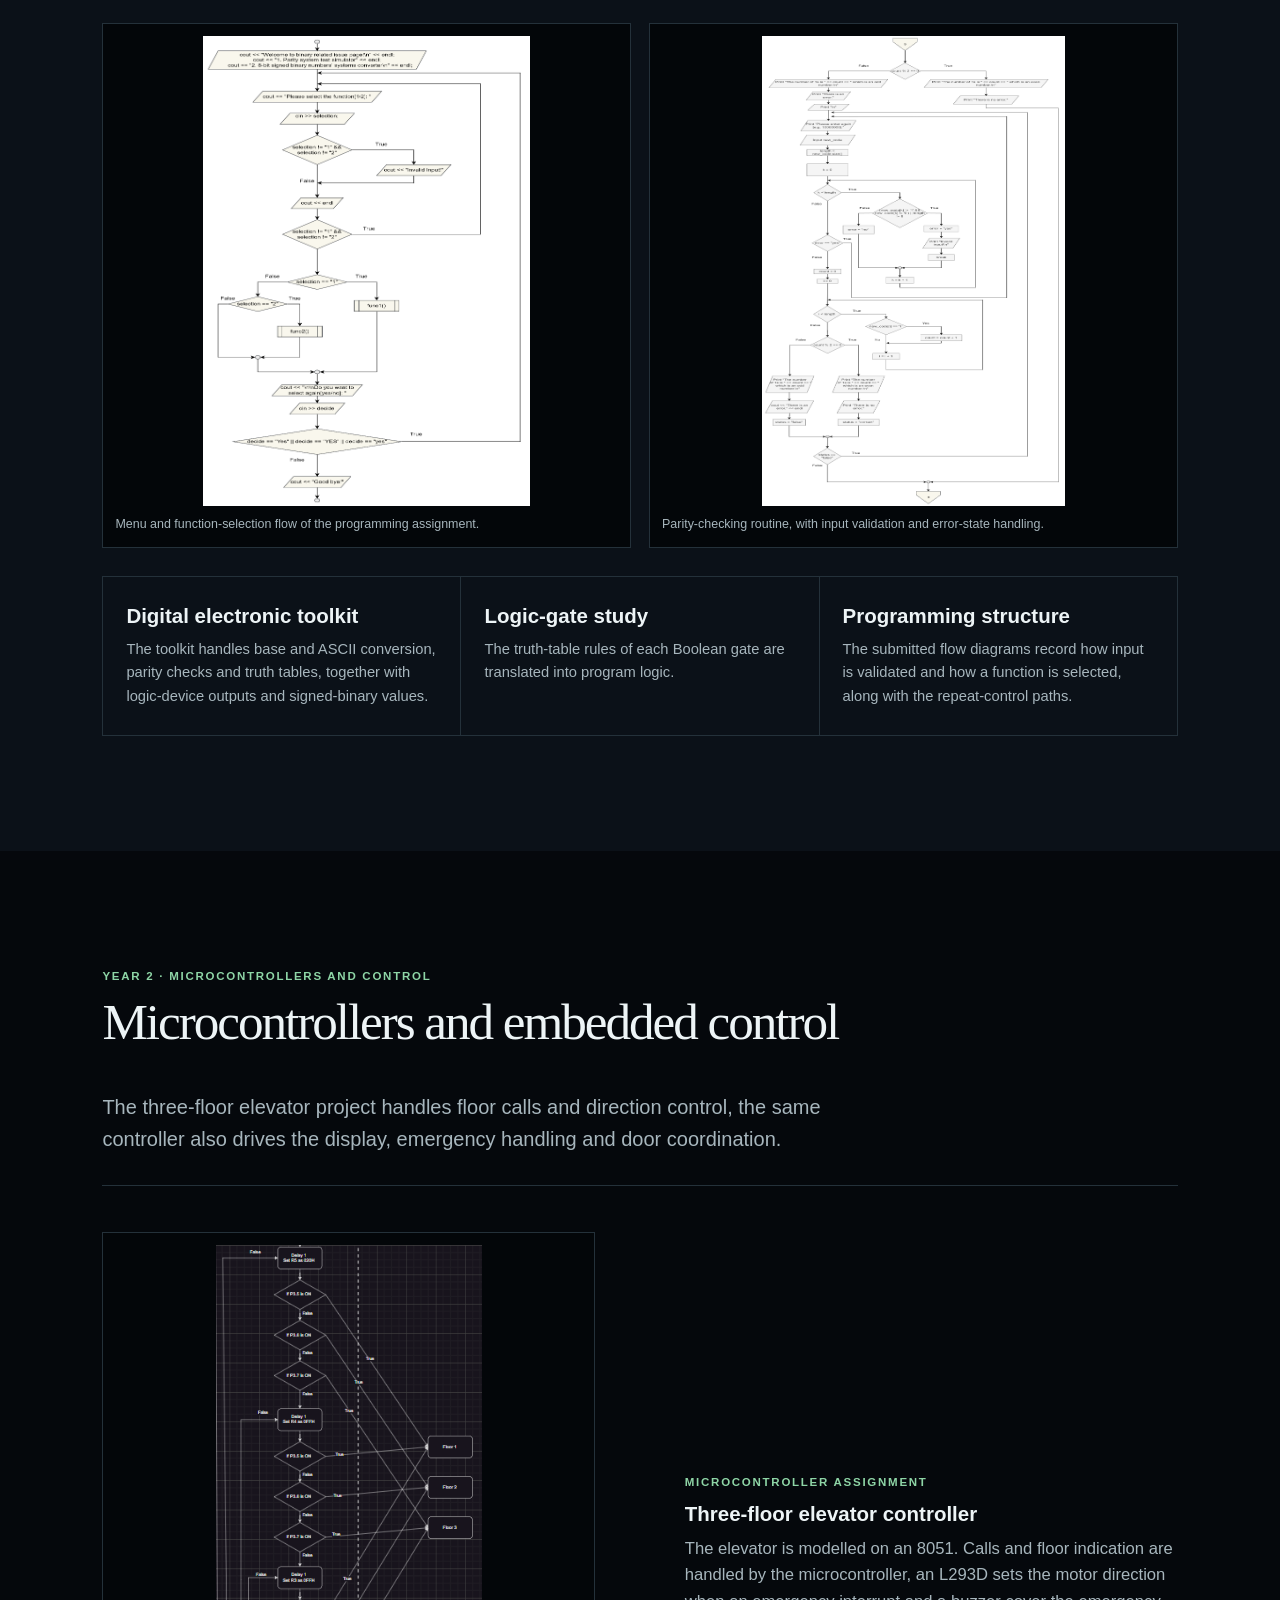
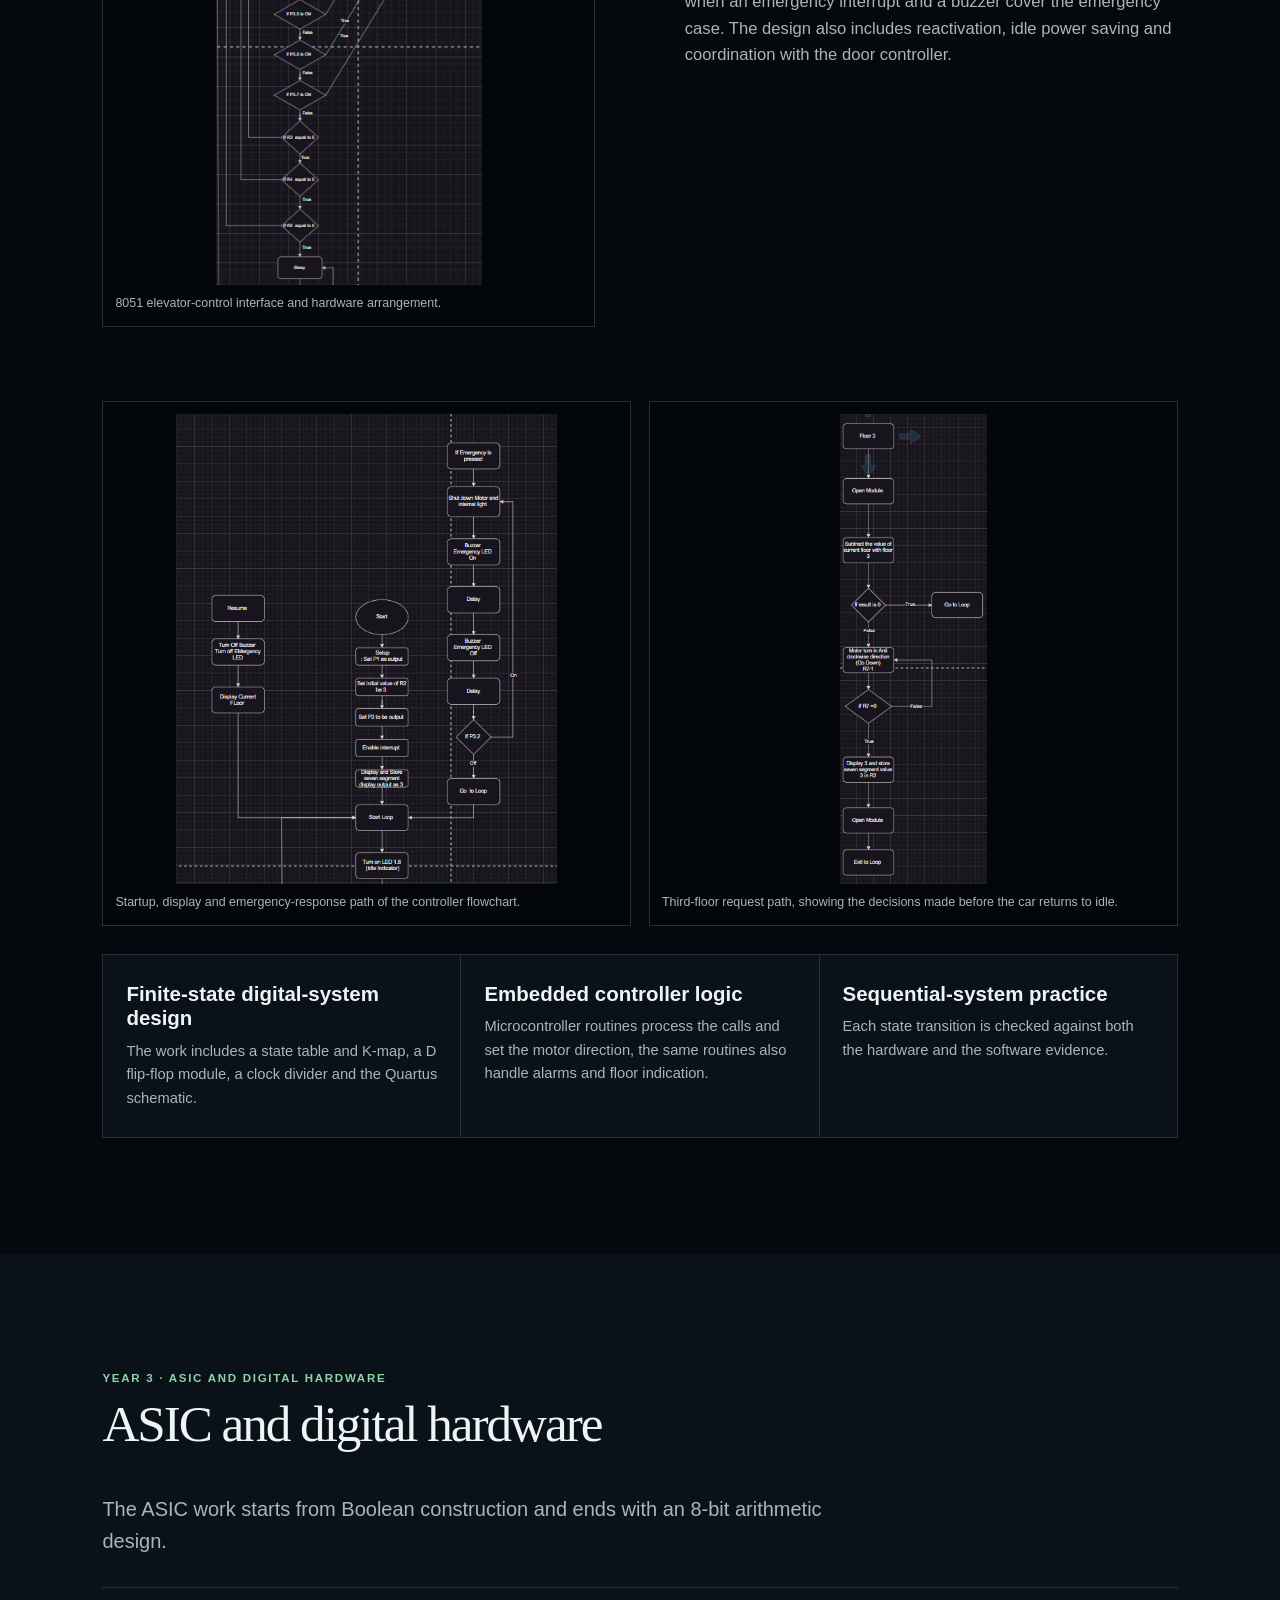
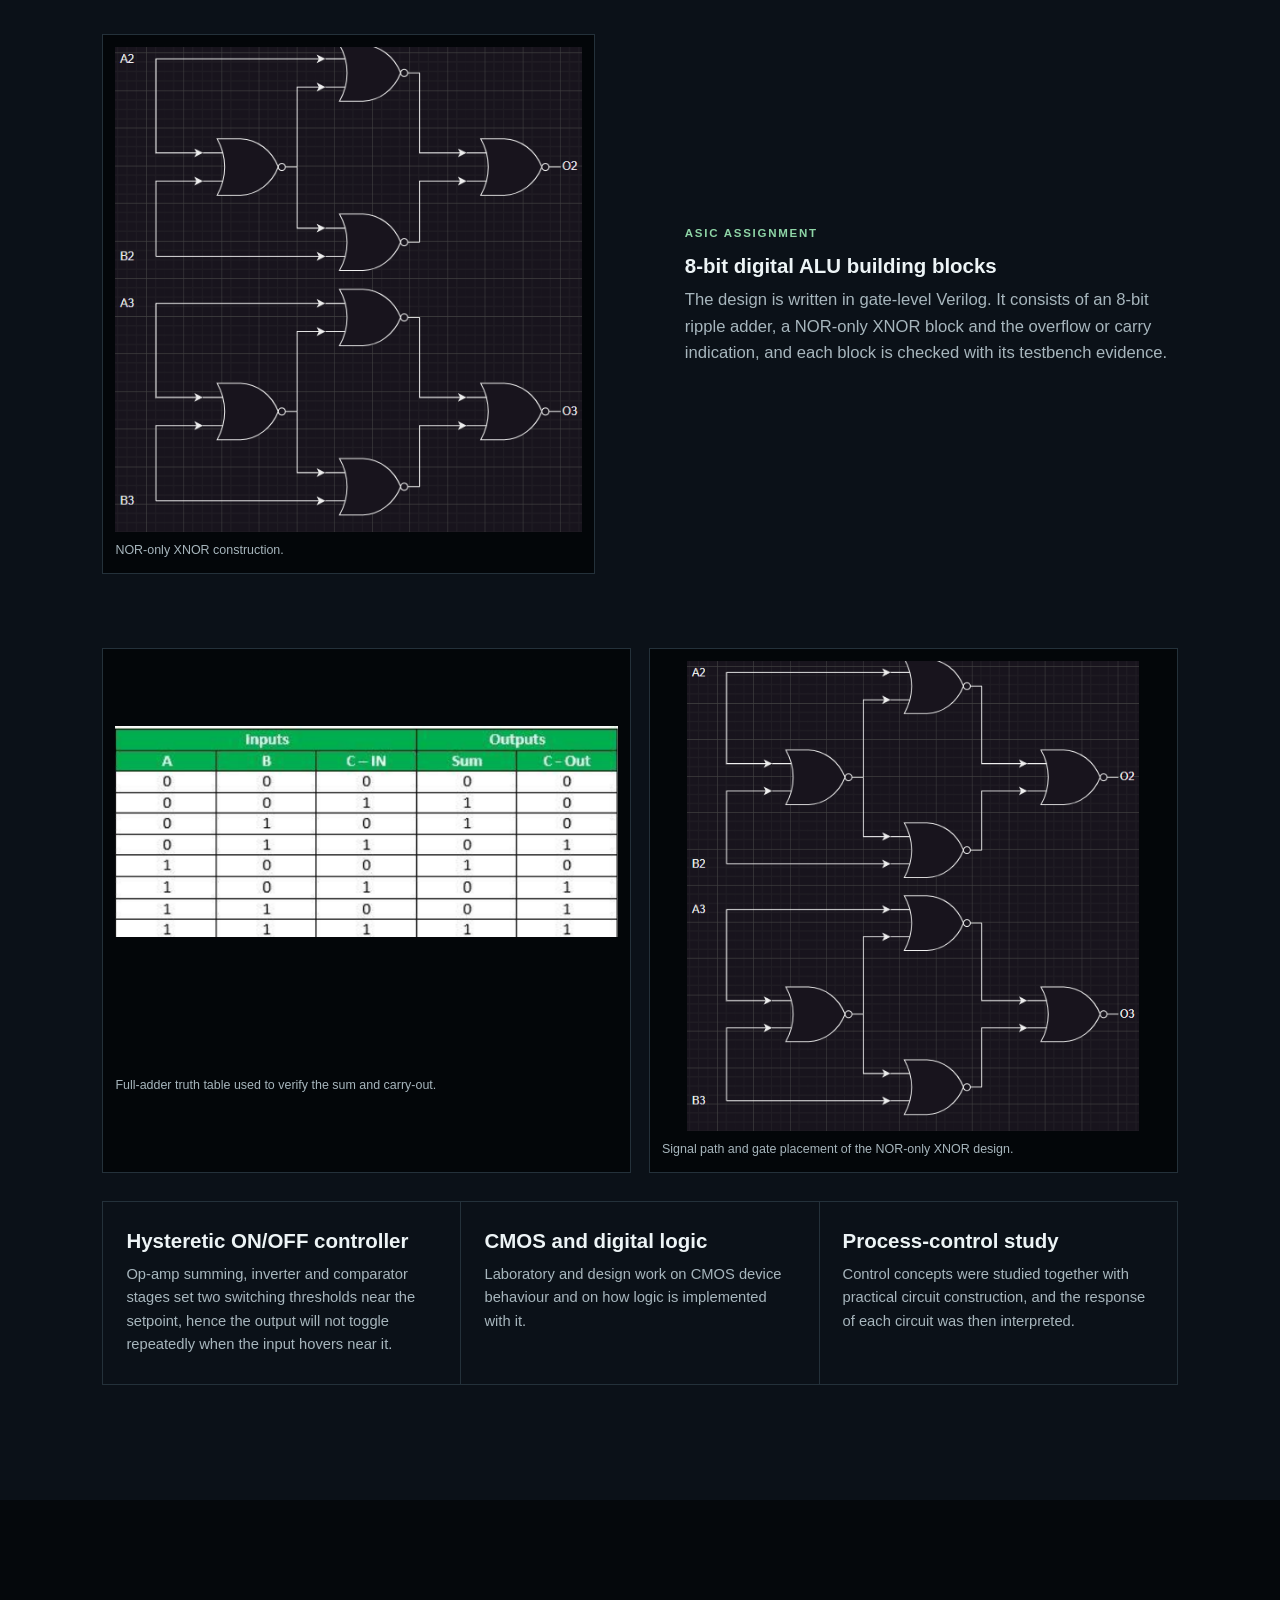
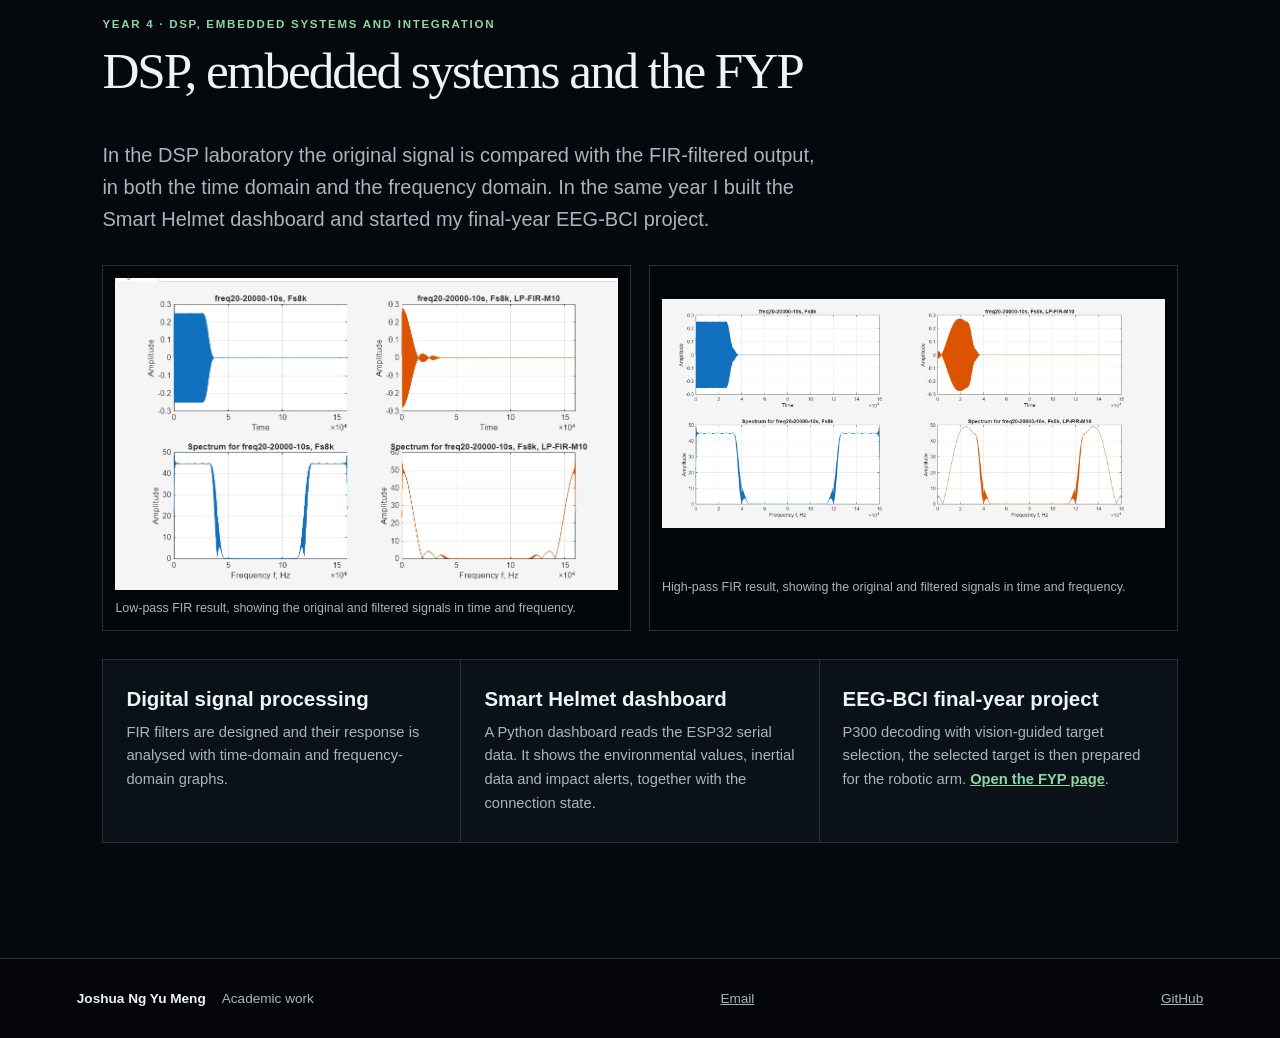
==== commit 29a4b463: "Remove site-building notes from copy and add URS workshop certificate - Drop sentences describing ho" ====
--- a/academic.html
+++ b/academic.html
@@ -2,10 +2,10 @@
 <html lang="en"><head><meta charset="utf-8"><meta name="viewport" content="width=device-width, initial-scale=1"><meta name="description" content="Academic engineering coursework by Joshua Ng Yu Meng at UTAR, from Year 1 to Year 4."><title>Academic work | Joshua Ng Yu Meng</title><link rel="stylesheet" href="styles.css"><link rel="stylesheet" href="academic.css"></head>
 <body><header class="site-header"><a class="wordmark" href="index.html">JOSHUA<span>3178</span></a><nav aria-label="Primary navigation"><a href="index.html">Home</a><a aria-current="page" href="academic.html">Academic</a><a href="innovation.html">Innovation</a><a href="events.html">Events</a><a href="certificates.html">Certificates</a><a href="fyp.html">EEG-BCI FYP</a></nav></header>
 <main>
-  <section class="hero"><div class="hero-grid"><div><p class="kicker">Academic engineering</p><h1>Academic work <em>from Year 1 to Year 4.</em></h1><p class="lede">My coursework is arranged by year and each year below links straight to its assignments and figures. The record starts with program flow in Year 1, the later years then move into embedded control, digital hardware and signal processing.</p></div><aside class="hero-side"><b>38</b>academic records, with flowcharts, schematics, designs and measured plots.</aside></div></section>
+  <section class="hero"><div class="hero-grid"><div><p class="kicker">Academic engineering</p><h1>Academic work <em>from Year 1 to Year 4.</em></h1><p class="lede">My coursework started with programming and digital logic in Year 1, the later years then moved into embedded control, digital hardware and signal processing.</p></div><aside class="hero-side"><b>38</b>academic records, with flowcharts, schematics, designs and measured plots.</aside></div></section>
   <section class="section"><p class="kicker">Years</p><div class="route-grid" aria-label="Jump to academic year"><a href="#year-1"><b>Y1</b><p>Programming, logic and electrical machines.</p><span>Jump to Y1</span></a><a href="#year-2"><b>Y2</b><p>Microcontrollers and sequential systems, plus embedded control.</p><span>Jump to Y2</span></a><a href="#year-3"><b>Y3</b><p>ASIC design, process control and digital hardware.</p><span>Jump to Y3</span></a><a href="#year-4"><b>Y4</b><p>DSP and embedded systems, the capstone and EEG-BCI research.</p><span>Jump to Y4</span></a></div></section>
-  <section class="section year-section dark-panel" id="year-1"><div class="section-heading"><p class="kicker">Year 1 · programming and logic</p><h2>Programming and digital logic</h2><p class="lede">For the programming assignment I built a console toolkit that handles binary operations and parity checking, it also converts signed 8-bit numbers. The two flowcharts below show the menu path and the parity-checking path of the program.</p></div><div class="image-grid"><figure class="media-frame"><img src="assets/images/academic-y1-programming-menu-flow.png" alt="Full flowchart for binary conversion and parity menu"><figcaption>Menu and function-selection flow of the programming assignment.</figcaption></figure><figure class="media-frame"><img src="assets/images/academic-y1-parity-flow.png" alt="Full flowchart for parity-checking routine"><figcaption>Parity-checking routine, with input validation and error-state handling.</figcaption></figure></div><div class="academic-list" style="margin-top:28px"><article><h3>Digital electronic toolkit</h3><p>The toolkit handles base and ASCII conversion, parity checks and truth tables, together with logic-device outputs and signed-binary values.</p></article><article><h3>Logic-gate study</h3><p>The truth-table rules of each Boolean gate are translated into program logic.</p></article><article><h3>Programming structure</h3><p>The submitted flow diagrams record how input is validated and how a function is selected, along with the repeat-control paths.</p></article></div></section>
-  <section class="section year-section" id="year-2"><div class="section-heading"><p class="kicker">Year 2 · microcontrollers and control</p><h2>Microcontrollers and embedded control</h2><p class="lede">The three-floor elevator project handles floor calls and direction control, the same controller also drives the display, emergency handling and door coordination. The main system diagram and the startup flowchart are shown below as the evidence for the controller design.</p></div><article class="feature-row"><figure class="media-frame"><img src="assets/images/academic-elevator-main.png" alt="8051 elevator control interface diagram"><figcaption>8051 elevator-control interface and hardware arrangement.</figcaption></figure><div><p class="label">Microcontroller assignment</p><h3>Three-floor elevator controller</h3><p>The elevator is modelled on an 8051. Calls and floor indication are handled by the microcontroller, an L293D sets the motor direction when an emergency interrupt and a buzzer cover the emergency case. The design also includes reactivation, idle power saving and coordination with the door controller.</p></div></article><div class="image-grid"><figure class="media-frame"><img src="assets/images/academic-y2-elevator-start-flow.png" alt="Full elevator startup and emergency flowchart"><figcaption>Startup, display and emergency-response path of the controller flowchart.</figcaption></figure><figure class="media-frame"><img src="assets/images/academic-y2-elevator-floor3-flow.png" alt="Full third-floor elevator control flowchart"><figcaption>Third-floor request path, showing the decisions made before the car returns to idle.</figcaption></figure></div><div class="academic-list" style="margin-top:28px"><article><h3>Finite-state digital-system design</h3><p>The work includes a state table and K-map, a D flip-flop module, a clock divider and the Quartus schematic.</p></article><article><h3>Embedded controller logic</h3><p>Microcontroller routines process the calls and set the motor direction, the same routines also handle alarms and floor indication.</p></article><article><h3>Sequential-system practice</h3><p>Each state transition is checked against both the hardware and the software evidence.</p></article></div></section>
-  <section class="section year-section dark-panel" id="year-3"><div class="section-heading"><p class="kicker">Year 3 · ASIC and digital hardware</p><h2>ASIC and digital hardware</h2><p class="lede">The ASIC work starts from Boolean construction and ends with an 8-bit arithmetic design. The images are taken directly from my report, hence the gate arrangement and the truth-table evidence are the same ones I submitted.</p></div><article class="feature-row"><figure class="media-frame"><img src="assets/images/academic-y3-nor-xnor.png" alt="NOR gate implementation of XNOR logic"><figcaption>NOR-only XNOR construction from the digital hardware design record.</figcaption></figure><div><p class="label">ASIC assignment</p><h3>8-bit digital ALU building blocks</h3><p>The design is written in gate-level Verilog. It consists of an 8-bit ripple adder, a NOR-only XNOR block and the overflow or carry indication, and each block is checked with its testbench evidence.</p></div></article><div class="image-grid"><figure class="media-frame"><img src="assets/images/academic-y3-adder-truth-table.png" alt="Full-adder input and output truth table"><figcaption>Full-adder truth table used to verify the sum and carry-out.</figcaption></figure><figure class="media-frame"><img src="assets/images/academic-y3-nor-xnor.png" alt="Full NOR gate XNOR diagram"><figcaption>The same XNOR gate design shown in full, including its signal path and gate placement.</figcaption></figure></div><div class="academic-list" style="margin-top:28px"><article><h3>Hysteretic ON/OFF controller</h3><p>Op-amp summing, inverter and comparator stages set two switching thresholds near the setpoint, hence the output will not toggle repeatedly when the input hovers near it.</p></article><article><h3>CMOS and digital logic</h3><p>Laboratory and design work on CMOS device behaviour and on how logic is implemented with it.</p></article><article><h3>Process-control study</h3><p>Control concepts were studied together with practical circuit construction, and the response of each circuit was then interpreted.</p></article></div></section>
-  <section class="section year-section" id="year-4"><div class="section-heading"><p class="kicker">Year 4 · DSP, embedded systems and integration</p><h2>DSP, embedded systems and the FYP</h2><p class="lede">In the DSP laboratory the original signal is compared with the FIR-filtered output, in both the time domain and the frequency domain. These measured plots sit beside my embedded-system work and my final-year EEG-BCI project.</p></div><div class="image-grid"><figure class="media-frame"><img src="assets/images/academic-y4-lowpass-response.jpeg" alt="Low-pass FIR response in time and frequency domains"><figcaption>Low-pass FIR result, showing the original and filtered signals in time and frequency.</figcaption></figure><figure class="media-frame"><img src="assets/images/academic-y4-highpass-response.jpeg" alt="High-pass FIR response in time and frequency domains"><figcaption>High-pass FIR result, showing the original and filtered signals in time and frequency.</figcaption></figure></div><div class="academic-list" style="margin-top:28px"><article><h3>Digital signal processing</h3><p>FIR filters are designed and their response is analysed with time-domain and frequency-domain graphs.</p></article><article><h3>Smart Helmet dashboard</h3><p>A Python dashboard reads the ESP32 serial data. It shows the environmental values, inertial data and impact alerts, together with the connection state.</p></article><article><h3>EEG-BCI final-year project</h3><p>P300 decoding with vision-guided target selection, the selected target is then prepared for the robotic arm. <a class="inline-link" href="fyp.html">Open the FYP page</a>.</p></article></div></section>
+  <section class="section year-section dark-panel" id="year-1"><div class="section-heading"><p class="kicker">Year 1 · programming and logic</p><h2>Programming and digital logic</h2><p class="lede">For the programming assignment I built a console toolkit that handles binary operations and parity checking, it also converts signed 8-bit numbers.</p></div><div class="image-grid"><figure class="media-frame"><img src="assets/images/academic-y1-programming-menu-flow.png" alt="Flowchart for binary conversion and parity menu"><figcaption>Menu and function-selection flow of the programming assignment.</figcaption></figure><figure class="media-frame"><img src="assets/images/academic-y1-parity-flow.png" alt="Flowchart for parity-checking routine"><figcaption>Parity-checking routine, with input validation and error-state handling.</figcaption></figure></div><div class="academic-list" style="margin-top:28px"><article><h3>Digital electronic toolkit</h3><p>The toolkit handles base and ASCII conversion, parity checks and truth tables, together with logic-device outputs and signed-binary values.</p></article><article><h3>Logic-gate study</h3><p>The truth-table rules of each Boolean gate are translated into program logic.</p></article><article><h3>Programming structure</h3><p>The submitted flow diagrams record how input is validated and how a function is selected, along with the repeat-control paths.</p></article></div></section>
+  <section class="section year-section" id="year-2"><div class="section-heading"><p class="kicker">Year 2 · microcontrollers and control</p><h2>Microcontrollers and embedded control</h2><p class="lede">The three-floor elevator project handles floor calls and direction control, the same controller also drives the display, emergency handling and door coordination.</p></div><article class="feature-row"><figure class="media-frame"><img src="assets/images/academic-elevator-main.png" alt="8051 elevator control interface diagram"><figcaption>8051 elevator-control interface and hardware arrangement.</figcaption></figure><div><p class="label">Microcontroller assignment</p><h3>Three-floor elevator controller</h3><p>The elevator is modelled on an 8051. Calls and floor indication are handled by the microcontroller, an L293D sets the motor direction when an emergency interrupt and a buzzer cover the emergency case. The design also includes reactivation, idle power saving and coordination with the door controller.</p></div></article><div class="image-grid"><figure class="media-frame"><img src="assets/images/academic-y2-elevator-start-flow.png" alt="Elevator startup and emergency flowchart"><figcaption>Startup, display and emergency-response path of the controller flowchart.</figcaption></figure><figure class="media-frame"><img src="assets/images/academic-y2-elevator-floor3-flow.png" alt="Third-floor elevator control flowchart"><figcaption>Third-floor request path, showing the decisions made before the car returns to idle.</figcaption></figure></div><div class="academic-list" style="margin-top:28px"><article><h3>Finite-state digital-system design</h3><p>The work includes a state table and K-map, a D flip-flop module, a clock divider and the Quartus schematic.</p></article><article><h3>Embedded controller logic</h3><p>Microcontroller routines process the calls and set the motor direction, the same routines also handle alarms and floor indication.</p></article><article><h3>Sequential-system practice</h3><p>Each state transition is checked against both the hardware and the software evidence.</p></article></div></section>
+  <section class="section year-section dark-panel" id="year-3"><div class="section-heading"><p class="kicker">Year 3 · ASIC and digital hardware</p><h2>ASIC and digital hardware</h2><p class="lede">The ASIC work starts from Boolean construction and ends with an 8-bit arithmetic design.</p></div><article class="feature-row"><figure class="media-frame"><img src="assets/images/academic-y3-nor-xnor.png" alt="NOR gate implementation of XNOR logic"><figcaption>NOR-only XNOR construction.</figcaption></figure><div><p class="label">ASIC assignment</p><h3>8-bit digital ALU building blocks</h3><p>The design is written in gate-level Verilog. It consists of an 8-bit ripple adder, a NOR-only XNOR block and the overflow or carry indication, and each block is checked with its testbench evidence.</p></div></article><div class="image-grid"><figure class="media-frame"><img src="assets/images/academic-y3-adder-truth-table.png" alt="Full-adder input and output truth table"><figcaption>Full-adder truth table used to verify the sum and carry-out.</figcaption></figure><figure class="media-frame"><img src="assets/images/academic-y3-nor-xnor.png" alt="NOR gate XNOR diagram"><figcaption>Signal path and gate placement of the NOR-only XNOR design.</figcaption></figure></div><div class="academic-list" style="margin-top:28px"><article><h3>Hysteretic ON/OFF controller</h3><p>Op-amp summing, inverter and comparator stages set two switching thresholds near the setpoint, hence the output will not toggle repeatedly when the input hovers near it.</p></article><article><h3>CMOS and digital logic</h3><p>Laboratory and design work on CMOS device behaviour and on how logic is implemented with it.</p></article><article><h3>Process-control study</h3><p>Control concepts were studied together with practical circuit construction, and the response of each circuit was then interpreted.</p></article></div></section>
+  <section class="section year-section" id="year-4"><div class="section-heading"><p class="kicker">Year 4 · DSP, embedded systems and integration</p><h2>DSP, embedded systems and the FYP</h2><p class="lede">In the DSP laboratory the original signal is compared with the FIR-filtered output, in both the time domain and the frequency domain. In the same year I built the Smart Helmet dashboard and started my final-year EEG-BCI project.</p></div><div class="image-grid"><figure class="media-frame"><img src="assets/images/academic-y4-lowpass-response.jpeg" alt="Low-pass FIR response in time and frequency domains"><figcaption>Low-pass FIR result, showing the original and filtered signals in time and frequency.</figcaption></figure><figure class="media-frame"><img src="assets/images/academic-y4-highpass-response.jpeg" alt="High-pass FIR response in time and frequency domains"><figcaption>High-pass FIR result, showing the original and filtered signals in time and frequency.</figcaption></figure></div><div class="academic-list" style="margin-top:28px"><article><h3>Digital signal processing</h3><p>FIR filters are designed and their response is analysed with time-domain and frequency-domain graphs.</p></article><article><h3>Smart Helmet dashboard</h3><p>A Python dashboard reads the ESP32 serial data. It shows the environmental values, inertial data and impact alerts, together with the connection state.</p></article><article><h3>EEG-BCI final-year project</h3><p>P300 decoding with vision-guided target selection, the selected target is then prepared for the robotic arm. <a class="inline-link" href="fyp.html">Open the FYP page</a>.</p></article></div></section>
 </main><footer><span>Joshua Ng Yu Meng</span><span>Academic work</span><a href="mailto:yumeng3178@gmail.com">Email</a><a href="https://github.com/Joshua3178" target="_blank" rel="noreferrer">GitHub</a></footer></body></html>
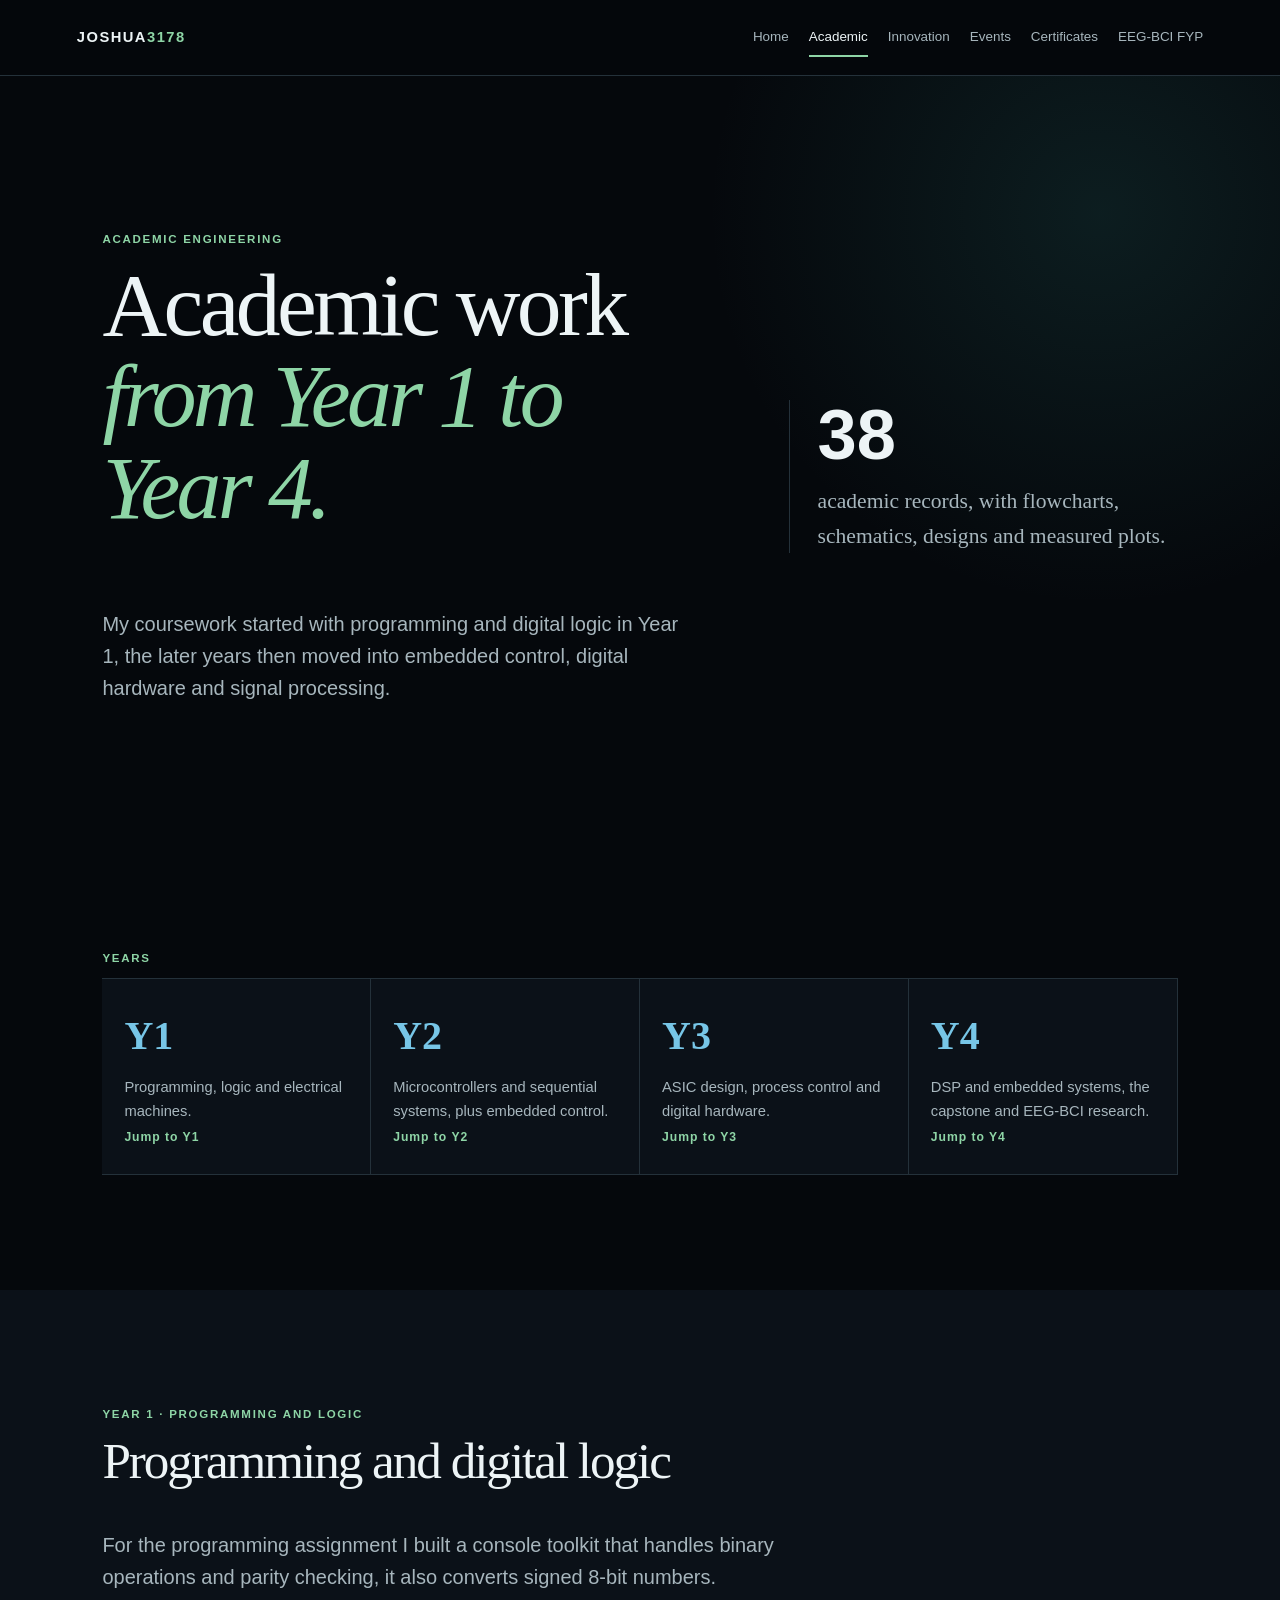
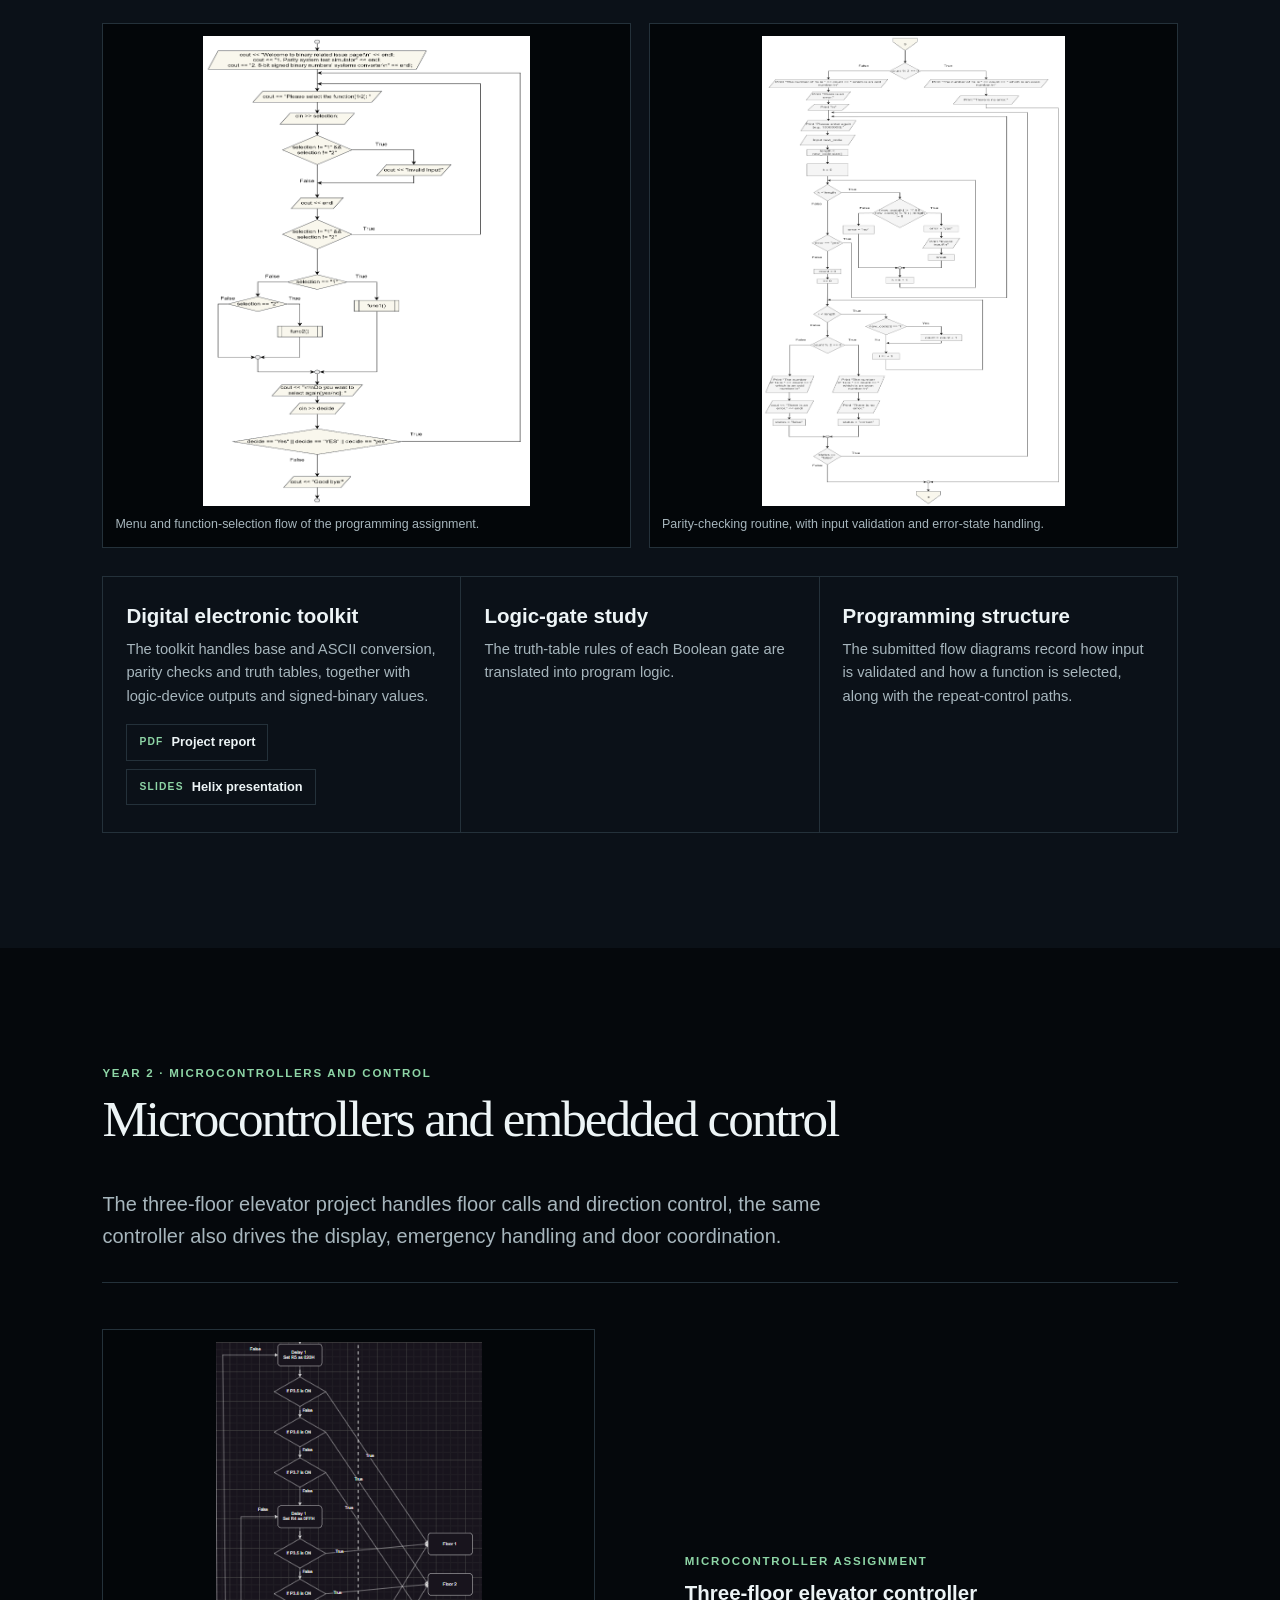
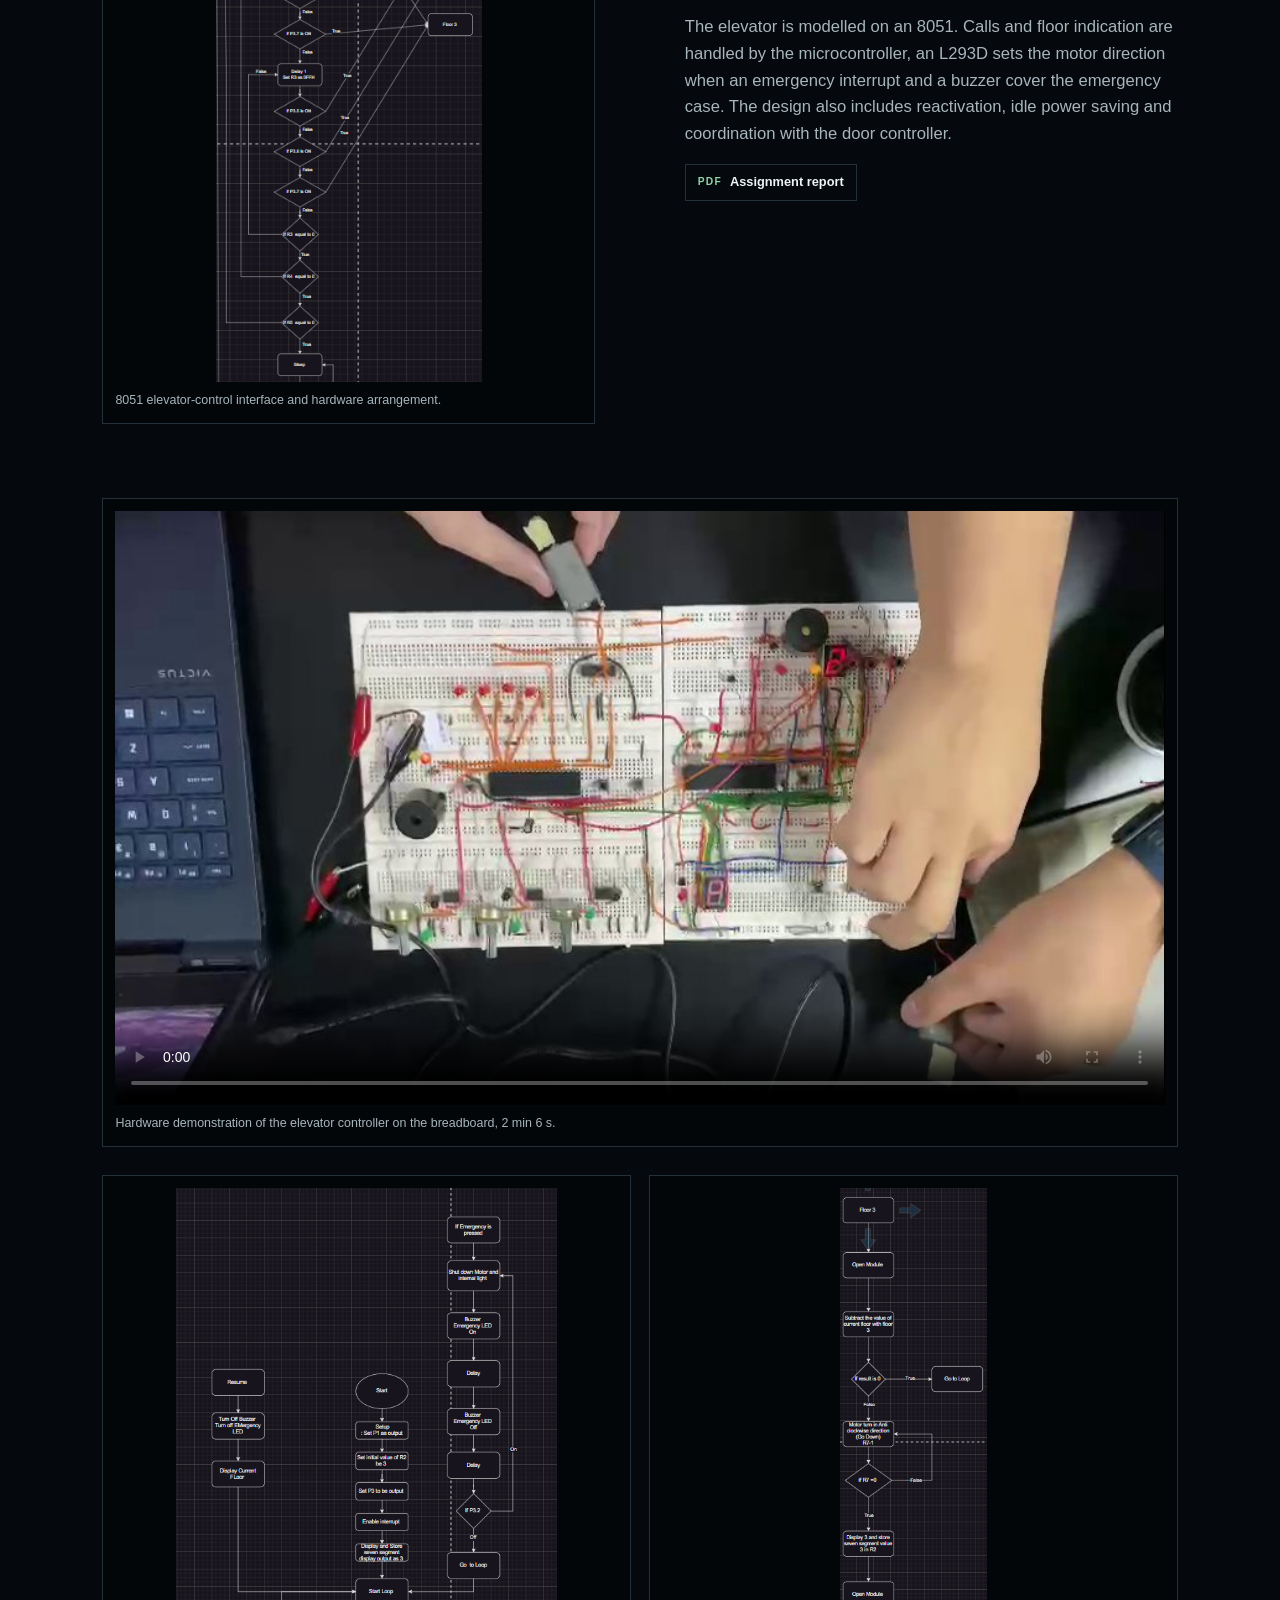
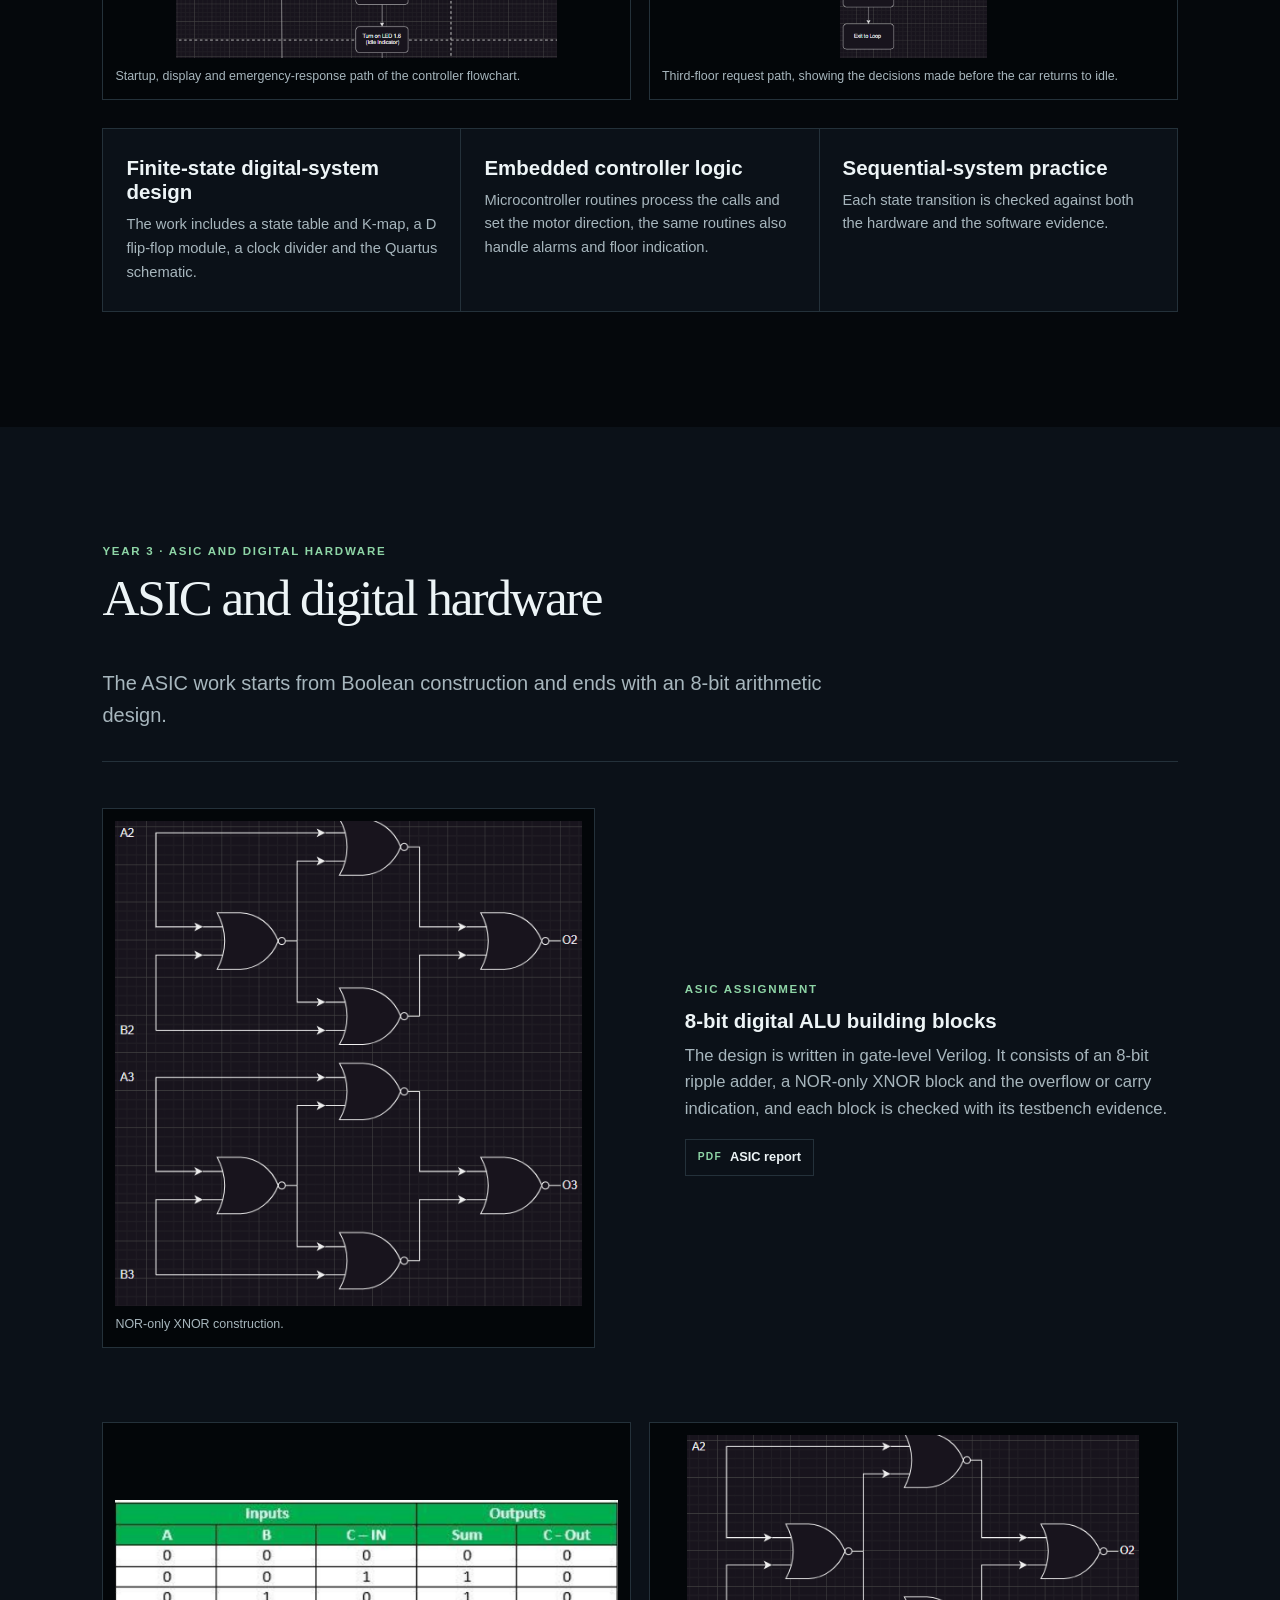
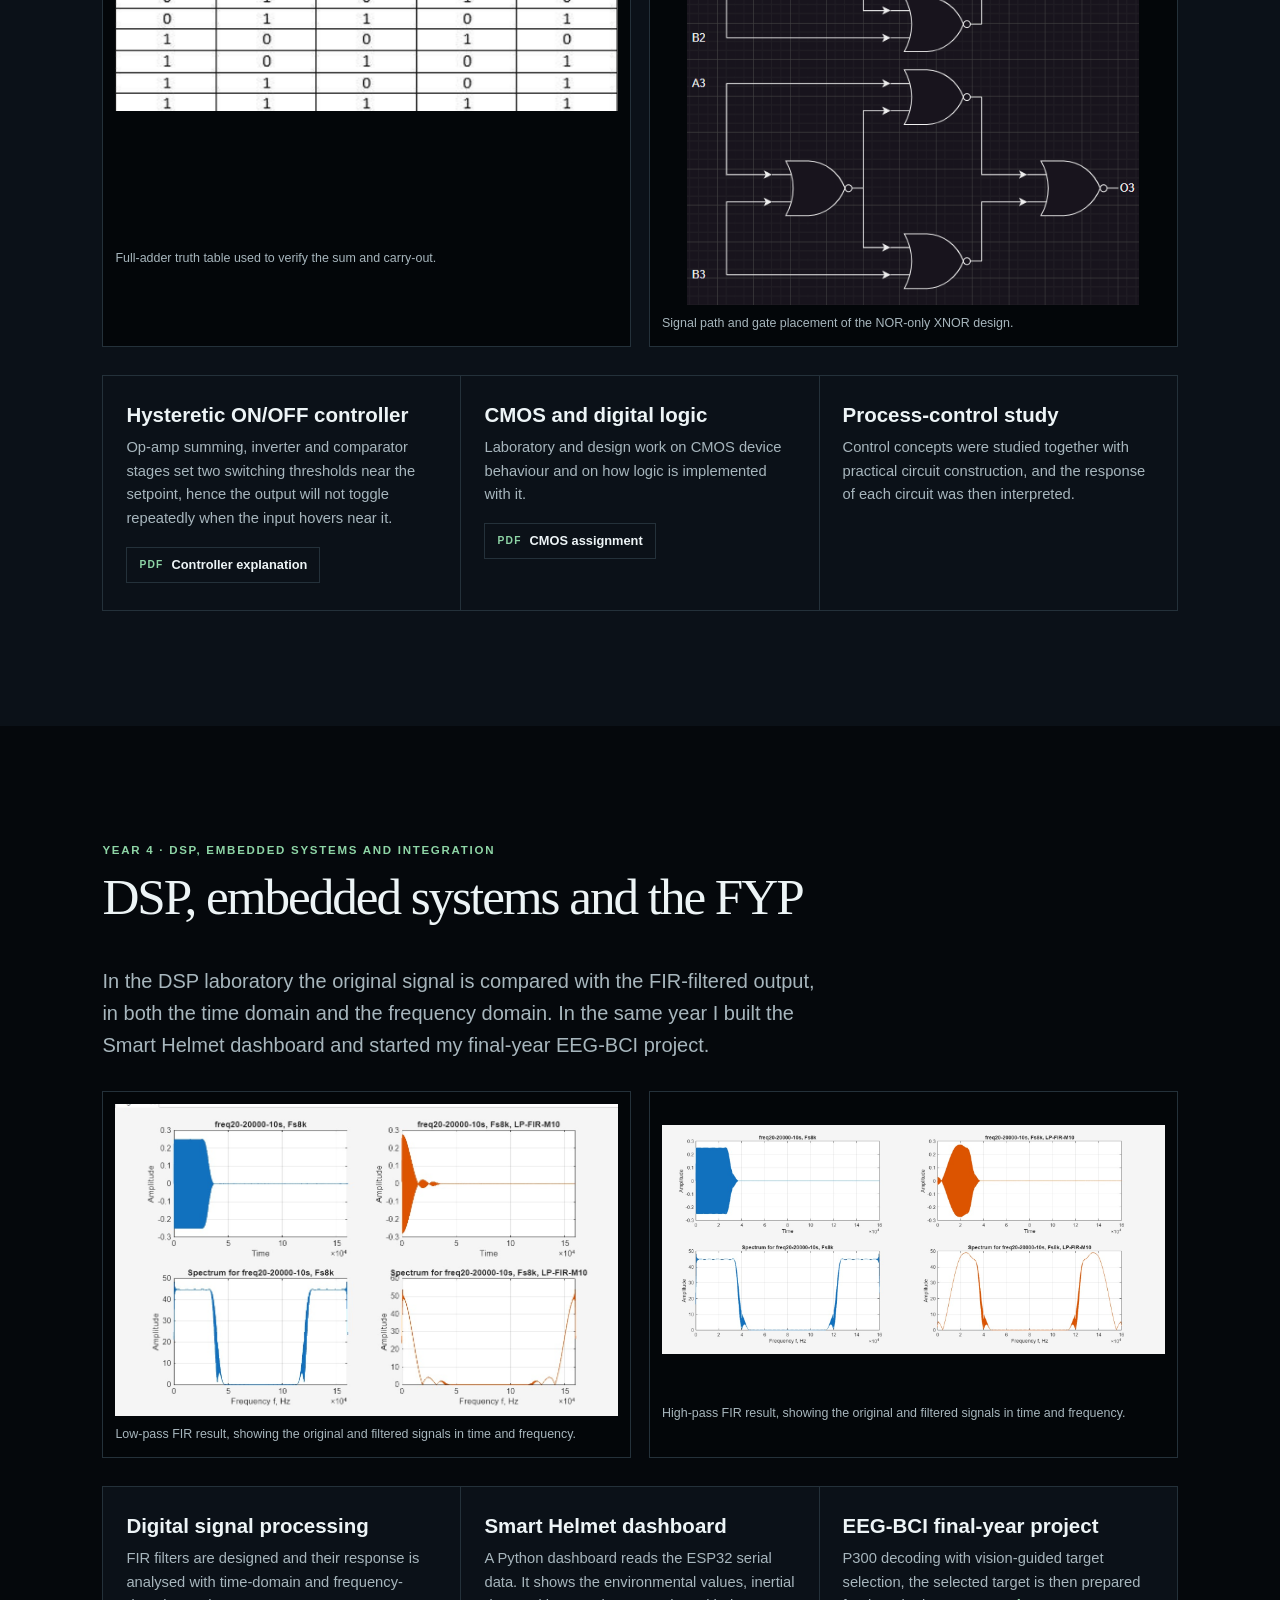
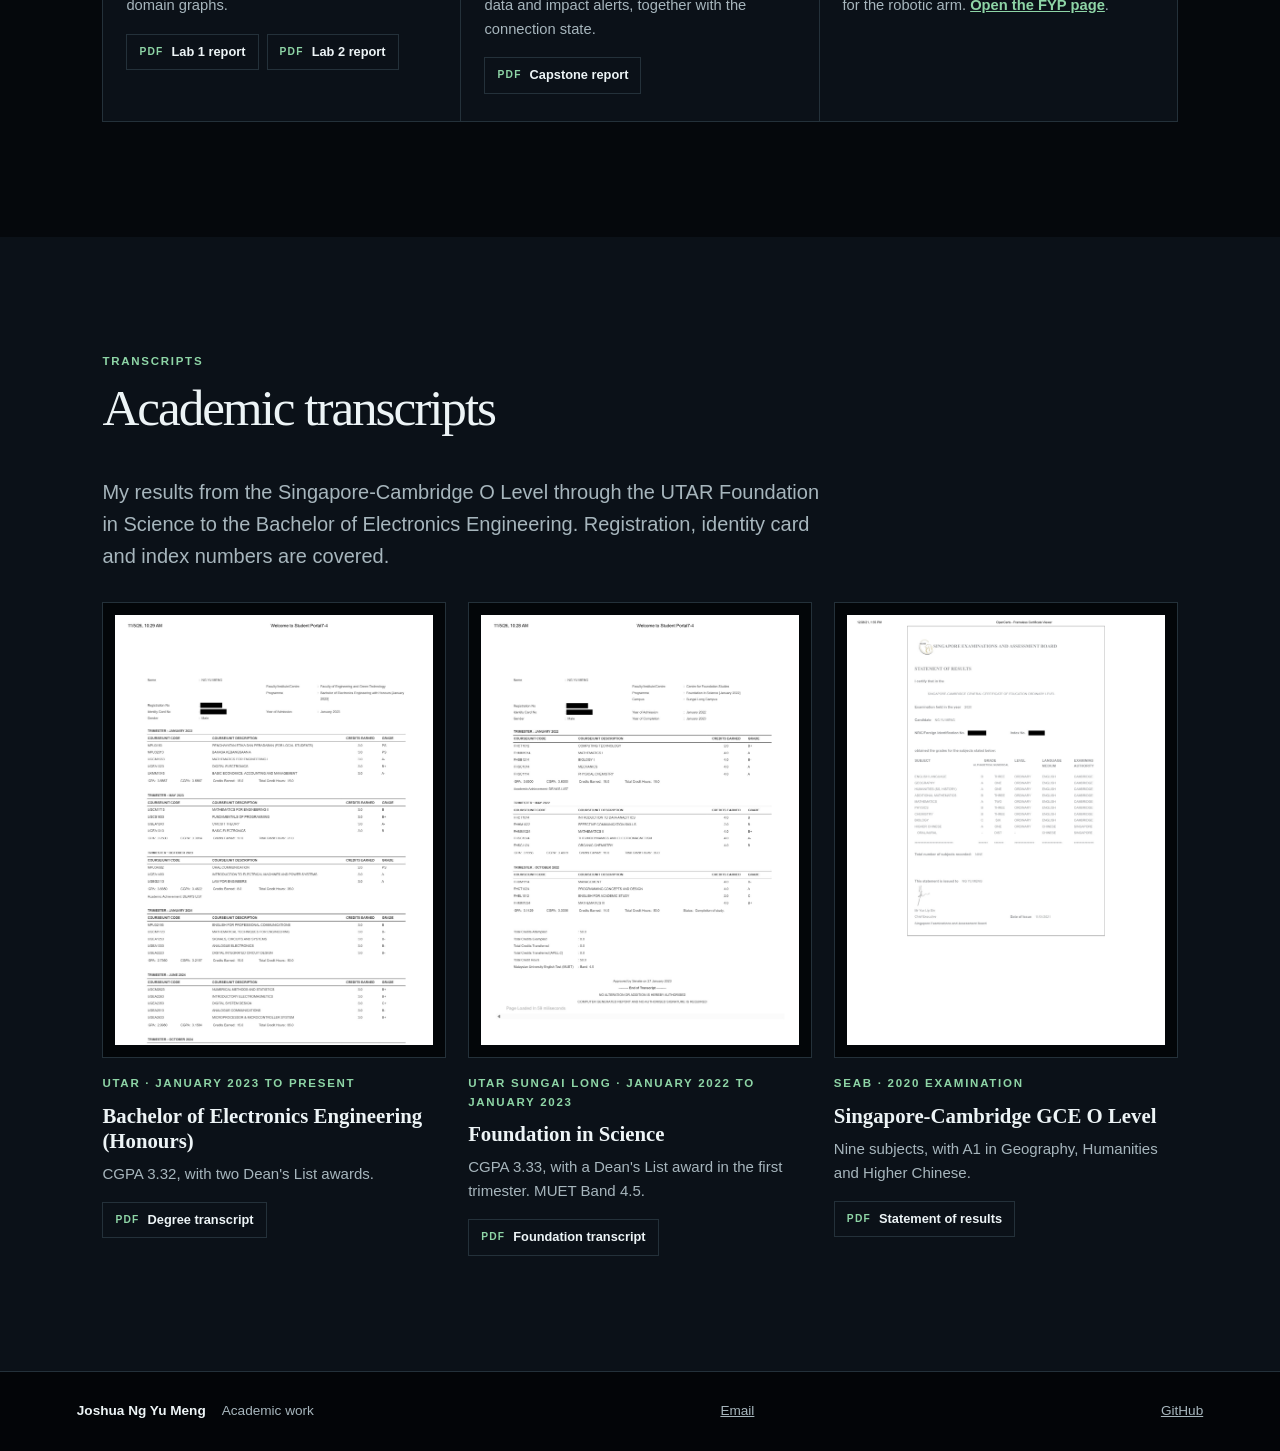
==== commit aef476d7: "Add project documents, videos and transcripts to Innovation and Academic Innovation: link rows for p" ====
--- a/academic.html
+++ b/academic.html
@@ -4,8 +4,9 @@
 <main>
   <section class="hero"><div class="hero-grid"><div><p class="kicker">Academic engineering</p><h1>Academic work <em>from Year 1 to Year 4.</em></h1><p class="lede">My coursework started with programming and digital logic in Year 1, the later years then moved into embedded control, digital hardware and signal processing.</p></div><aside class="hero-side"><b>38</b>academic records, with flowcharts, schematics, designs and measured plots.</aside></div></section>
   <section class="section"><p class="kicker">Years</p><div class="route-grid" aria-label="Jump to academic year"><a href="#year-1"><b>Y1</b><p>Programming, logic and electrical machines.</p><span>Jump to Y1</span></a><a href="#year-2"><b>Y2</b><p>Microcontrollers and sequential systems, plus embedded control.</p><span>Jump to Y2</span></a><a href="#year-3"><b>Y3</b><p>ASIC design, process control and digital hardware.</p><span>Jump to Y3</span></a><a href="#year-4"><b>Y4</b><p>DSP and embedded systems, the capstone and EEG-BCI research.</p><span>Jump to Y4</span></a></div></section>
-  <section class="section year-section dark-panel" id="year-1"><div class="section-heading"><p class="kicker">Year 1 · programming and logic</p><h2>Programming and digital logic</h2><p class="lede">For the programming assignment I built a console toolkit that handles binary operations and parity checking, it also converts signed 8-bit numbers.</p></div><div class="image-grid"><figure class="media-frame"><img src="assets/images/academic-y1-programming-menu-flow.png" alt="Flowchart for binary conversion and parity menu"><figcaption>Menu and function-selection flow of the programming assignment.</figcaption></figure><figure class="media-frame"><img src="assets/images/academic-y1-parity-flow.png" alt="Flowchart for parity-checking routine"><figcaption>Parity-checking routine, with input validation and error-state handling.</figcaption></figure></div><div class="academic-list" style="margin-top:28px"><article><h3>Digital electronic toolkit</h3><p>The toolkit handles base and ASCII conversion, parity checks and truth tables, together with logic-device outputs and signed-binary values.</p></article><article><h3>Logic-gate study</h3><p>The truth-table rules of each Boolean gate are translated into program logic.</p></article><article><h3>Programming structure</h3><p>The submitted flow diagrams record how input is validated and how a function is selected, along with the repeat-control paths.</p></article></div></section>
-  <section class="section year-section" id="year-2"><div class="section-heading"><p class="kicker">Year 2 · microcontrollers and control</p><h2>Microcontrollers and embedded control</h2><p class="lede">The three-floor elevator project handles floor calls and direction control, the same controller also drives the display, emergency handling and door coordination.</p></div><article class="feature-row"><figure class="media-frame"><img src="assets/images/academic-elevator-main.png" alt="8051 elevator control interface diagram"><figcaption>8051 elevator-control interface and hardware arrangement.</figcaption></figure><div><p class="label">Microcontroller assignment</p><h3>Three-floor elevator controller</h3><p>The elevator is modelled on an 8051. Calls and floor indication are handled by the microcontroller, an L293D sets the motor direction when an emergency interrupt and a buzzer cover the emergency case. The design also includes reactivation, idle power saving and coordination with the door controller.</p></div></article><div class="image-grid"><figure class="media-frame"><img src="assets/images/academic-y2-elevator-start-flow.png" alt="Elevator startup and emergency flowchart"><figcaption>Startup, display and emergency-response path of the controller flowchart.</figcaption></figure><figure class="media-frame"><img src="assets/images/academic-y2-elevator-floor3-flow.png" alt="Third-floor elevator control flowchart"><figcaption>Third-floor request path, showing the decisions made before the car returns to idle.</figcaption></figure></div><div class="academic-list" style="margin-top:28px"><article><h3>Finite-state digital-system design</h3><p>The work includes a state table and K-map, a D flip-flop module, a clock divider and the Quartus schematic.</p></article><article><h3>Embedded controller logic</h3><p>Microcontroller routines process the calls and set the motor direction, the same routines also handle alarms and floor indication.</p></article><article><h3>Sequential-system practice</h3><p>Each state transition is checked against both the hardware and the software evidence.</p></article></div></section>
-  <section class="section year-section dark-panel" id="year-3"><div class="section-heading"><p class="kicker">Year 3 · ASIC and digital hardware</p><h2>ASIC and digital hardware</h2><p class="lede">The ASIC work starts from Boolean construction and ends with an 8-bit arithmetic design.</p></div><article class="feature-row"><figure class="media-frame"><img src="assets/images/academic-y3-nor-xnor.png" alt="NOR gate implementation of XNOR logic"><figcaption>NOR-only XNOR construction.</figcaption></figure><div><p class="label">ASIC assignment</p><h3>8-bit digital ALU building blocks</h3><p>The design is written in gate-level Verilog. It consists of an 8-bit ripple adder, a NOR-only XNOR block and the overflow or carry indication, and each block is checked with its testbench evidence.</p></div></article><div class="image-grid"><figure class="media-frame"><img src="assets/images/academic-y3-adder-truth-table.png" alt="Full-adder input and output truth table"><figcaption>Full-adder truth table used to verify the sum and carry-out.</figcaption></figure><figure class="media-frame"><img src="assets/images/academic-y3-nor-xnor.png" alt="NOR gate XNOR diagram"><figcaption>Signal path and gate placement of the NOR-only XNOR design.</figcaption></figure></div><div class="academic-list" style="margin-top:28px"><article><h3>Hysteretic ON/OFF controller</h3><p>Op-amp summing, inverter and comparator stages set two switching thresholds near the setpoint, hence the output will not toggle repeatedly when the input hovers near it.</p></article><article><h3>CMOS and digital logic</h3><p>Laboratory and design work on CMOS device behaviour and on how logic is implemented with it.</p></article><article><h3>Process-control study</h3><p>Control concepts were studied together with practical circuit construction, and the response of each circuit was then interpreted.</p></article></div></section>
-  <section class="section year-section" id="year-4"><div class="section-heading"><p class="kicker">Year 4 · DSP, embedded systems and integration</p><h2>DSP, embedded systems and the FYP</h2><p class="lede">In the DSP laboratory the original signal is compared with the FIR-filtered output, in both the time domain and the frequency domain. In the same year I built the Smart Helmet dashboard and started my final-year EEG-BCI project.</p></div><div class="image-grid"><figure class="media-frame"><img src="assets/images/academic-y4-lowpass-response.jpeg" alt="Low-pass FIR response in time and frequency domains"><figcaption>Low-pass FIR result, showing the original and filtered signals in time and frequency.</figcaption></figure><figure class="media-frame"><img src="assets/images/academic-y4-highpass-response.jpeg" alt="High-pass FIR response in time and frequency domains"><figcaption>High-pass FIR result, showing the original and filtered signals in time and frequency.</figcaption></figure></div><div class="academic-list" style="margin-top:28px"><article><h3>Digital signal processing</h3><p>FIR filters are designed and their response is analysed with time-domain and frequency-domain graphs.</p></article><article><h3>Smart Helmet dashboard</h3><p>A Python dashboard reads the ESP32 serial data. It shows the environmental values, inertial data and impact alerts, together with the connection state.</p></article><article><h3>EEG-BCI final-year project</h3><p>P300 decoding with vision-guided target selection, the selected target is then prepared for the robotic arm. <a class="inline-link" href="fyp.html">Open the FYP page</a>.</p></article></div></section>
+  <section class="section year-section dark-panel" id="year-1"><div class="section-heading"><p class="kicker">Year 1 · programming and logic</p><h2>Programming and digital logic</h2><p class="lede">For the programming assignment I built a console toolkit that handles binary operations and parity checking, it also converts signed 8-bit numbers.</p></div><div class="image-grid"><figure class="media-frame"><img src="assets/images/academic-y1-programming-menu-flow.png" alt="Flowchart for binary conversion and parity menu"><figcaption>Menu and function-selection flow of the programming assignment.</figcaption></figure><figure class="media-frame"><img src="assets/images/academic-y1-parity-flow.png" alt="Flowchart for parity-checking routine"><figcaption>Parity-checking routine, with input validation and error-state handling.</figcaption></figure></div><div class="academic-list" style="margin-top:28px"><article><h3>Digital electronic toolkit</h3><p>The toolkit handles base and ASCII conversion, parity checks and truth tables, together with logic-device outputs and signed-binary values.</p><div class="media-links"><a data-kind="PDF" href="assets/docs/y1-programming-report.pdf" target="_blank" rel="noreferrer">Project report</a><a data-kind="Slides" href="assets/docs/y1-programming-slides.pdf" target="_blank" rel="noreferrer">Helix presentation</a></div></article><article><h3>Logic-gate study</h3><p>The truth-table rules of each Boolean gate are translated into program logic.</p></article><article><h3>Programming structure</h3><p>The submitted flow diagrams record how input is validated and how a function is selected, along with the repeat-control paths.</p></article></div></section>
+  <section class="section year-section" id="year-2"><div class="section-heading"><p class="kicker">Year 2 · microcontrollers and control</p><h2>Microcontrollers and embedded control</h2><p class="lede">The three-floor elevator project handles floor calls and direction control, the same controller also drives the display, emergency handling and door coordination.</p></div><article class="feature-row"><figure class="media-frame"><img src="assets/images/academic-elevator-main.png" alt="8051 elevator control interface diagram"><figcaption>8051 elevator-control interface and hardware arrangement.</figcaption></figure><div><p class="label">Microcontroller assignment</p><h3>Three-floor elevator controller</h3><p>The elevator is modelled on an 8051. Calls and floor indication are handled by the microcontroller, an L293D sets the motor direction when an emergency interrupt and a buzzer cover the emergency case. The design also includes reactivation, idle power saving and coordination with the door controller.</p><div class="media-links"><a data-kind="PDF" href="assets/docs/y2-elevator-report.pdf" target="_blank" rel="noreferrer">Assignment report</a></div></div></article><figure class="media-frame" style="margin-top:28px"><video controls playsinline preload="metadata" poster="assets/videos/y2-elevator-demo-poster.jpg"><source src="assets/videos/y2-elevator-demo.mp4" type="video/mp4"></video><figcaption>Hardware demonstration of the elevator controller on the breadboard, 2 min 6 s.</figcaption></figure><div class="image-grid"><figure class="media-frame"><img src="assets/images/academic-y2-elevator-start-flow.png" alt="Elevator startup and emergency flowchart"><figcaption>Startup, display and emergency-response path of the controller flowchart.</figcaption></figure><figure class="media-frame"><img src="assets/images/academic-y2-elevator-floor3-flow.png" alt="Third-floor elevator control flowchart"><figcaption>Third-floor request path, showing the decisions made before the car returns to idle.</figcaption></figure></div><div class="academic-list" style="margin-top:28px"><article><h3>Finite-state digital-system design</h3><p>The work includes a state table and K-map, a D flip-flop module, a clock divider and the Quartus schematic.</p></article><article><h3>Embedded controller logic</h3><p>Microcontroller routines process the calls and set the motor direction, the same routines also handle alarms and floor indication.</p></article><article><h3>Sequential-system practice</h3><p>Each state transition is checked against both the hardware and the software evidence.</p></article></div></section>
+  <section class="section year-section dark-panel" id="year-3"><div class="section-heading"><p class="kicker">Year 3 · ASIC and digital hardware</p><h2>ASIC and digital hardware</h2><p class="lede">The ASIC work starts from Boolean construction and ends with an 8-bit arithmetic design.</p></div><article class="feature-row"><figure class="media-frame"><img src="assets/images/academic-y3-nor-xnor.png" alt="NOR gate implementation of XNOR logic"><figcaption>NOR-only XNOR construction.</figcaption></figure><div><p class="label">ASIC assignment</p><h3>8-bit digital ALU building blocks</h3><p>The design is written in gate-level Verilog. It consists of an 8-bit ripple adder, a NOR-only XNOR block and the overflow or carry indication, and each block is checked with its testbench evidence.</p><div class="media-links"><a data-kind="PDF" href="assets/docs/y3-asic-report.pdf" target="_blank" rel="noreferrer">ASIC report</a></div></div></article><div class="image-grid"><figure class="media-frame"><img src="assets/images/academic-y3-adder-truth-table.png" alt="Full-adder input and output truth table"><figcaption>Full-adder truth table used to verify the sum and carry-out.</figcaption></figure><figure class="media-frame"><img src="assets/images/academic-y3-nor-xnor.png" alt="NOR gate XNOR diagram"><figcaption>Signal path and gate placement of the NOR-only XNOR design.</figcaption></figure></div><div class="academic-list" style="margin-top:28px"><article><h3>Hysteretic ON/OFF controller</h3><p>Op-amp summing, inverter and comparator stages set two switching thresholds near the setpoint, hence the output will not toggle repeatedly when the input hovers near it.</p><div class="media-links"><a data-kind="PDF" href="assets/docs/y3-onoff-controller.pdf" target="_blank" rel="noreferrer">Controller explanation</a></div></article><article><h3>CMOS and digital logic</h3><p>Laboratory and design work on CMOS device behaviour and on how logic is implemented with it.</p><div class="media-links"><a data-kind="PDF" href="assets/docs/y3-cmos-report.pdf" target="_blank" rel="noreferrer">CMOS assignment</a></div></article><article><h3>Process-control study</h3><p>Control concepts were studied together with practical circuit construction, and the response of each circuit was then interpreted.</p></article></div></section>
+  <section class="section year-section" id="year-4"><div class="section-heading"><p class="kicker">Year 4 · DSP, embedded systems and integration</p><h2>DSP, embedded systems and the FYP</h2><p class="lede">In the DSP laboratory the original signal is compared with the FIR-filtered output, in both the time domain and the frequency domain. In the same year I built the Smart Helmet dashboard and started my final-year EEG-BCI project.</p></div><div class="image-grid"><figure class="media-frame"><img src="assets/images/academic-y4-lowpass-response.jpeg" alt="Low-pass FIR response in time and frequency domains"><figcaption>Low-pass FIR result, showing the original and filtered signals in time and frequency.</figcaption></figure><figure class="media-frame"><img src="assets/images/academic-y4-highpass-response.jpeg" alt="High-pass FIR response in time and frequency domains"><figcaption>High-pass FIR result, showing the original and filtered signals in time and frequency.</figcaption></figure></div><div class="academic-list" style="margin-top:28px"><article><h3>Digital signal processing</h3><p>FIR filters are designed and their response is analysed with time-domain and frequency-domain graphs.</p><div class="media-links"><a data-kind="PDF" href="assets/docs/y4-dsp-lab1.pdf" target="_blank" rel="noreferrer">Lab 1 report</a><a data-kind="PDF" href="assets/docs/y4-dsp-lab2.pdf" target="_blank" rel="noreferrer">Lab 2 report</a></div></article><article><h3>Smart Helmet dashboard</h3><p>A Python dashboard reads the ESP32 serial data. It shows the environmental values, inertial data and impact alerts, together with the connection state.</p><div class="media-links"><a data-kind="PDF" href="assets/docs/y4-smart-helmet-report.pdf" target="_blank" rel="noreferrer">Capstone report</a></div></article><article><h3>EEG-BCI final-year project</h3><p>P300 decoding with vision-guided target selection, the selected target is then prepared for the robotic arm. <a class="inline-link" href="fyp.html">Open the FYP page</a>.</p></article></div></section>
+  <section class="section year-section dark-panel" id="transcripts"><div class="section-heading"><p class="kicker">Transcripts</p><h2>Academic transcripts</h2><p class="lede">My results from the Singapore-Cambridge O Level through the UTAR Foundation in Science to the Bachelor of Electronics Engineering. Registration, identity card and index numbers are covered.</p></div><div class="transcript-grid"><article><a class="media-frame" href="assets/docs/transcript-degree.pdf" target="_blank" rel="noreferrer"><img src="assets/images/transcript-degree.jpg" alt="UTAR Bachelor of Electronics Engineering transcript, first page" loading="lazy"></a><p class="label">UTAR · January 2023 to present</p><h3>Bachelor of Electronics Engineering (Honours)</h3><p>CGPA 3.32, with two Dean's List awards.</p><div class="media-links"><a data-kind="PDF" href="assets/docs/transcript-degree.pdf" target="_blank" rel="noreferrer">Degree transcript</a></div></article><article><a class="media-frame" href="assets/docs/transcript-foundation.pdf" target="_blank" rel="noreferrer"><img src="assets/images/transcript-foundation.jpg" alt="UTAR Foundation in Science transcript" loading="lazy"></a><p class="label">UTAR Sungai Long · January 2022 to January 2023</p><h3>Foundation in Science</h3><p>CGPA 3.33, with a Dean's List award in the first trimester. MUET Band 4.5.</p><div class="media-links"><a data-kind="PDF" href="assets/docs/transcript-foundation.pdf" target="_blank" rel="noreferrer">Foundation transcript</a></div></article><article><a class="media-frame" href="assets/docs/results-o-level.pdf" target="_blank" rel="noreferrer"><img src="assets/images/results-o-level.jpg" alt="Singapore-Cambridge GCE O Level statement of results" loading="lazy"></a><p class="label">SEAB · 2020 examination</p><h3>Singapore-Cambridge GCE O Level</h3><p>Nine subjects, with A1 in Geography, Humanities and Higher Chinese.</p><div class="media-links"><a data-kind="PDF" href="assets/docs/results-o-level.pdf" target="_blank" rel="noreferrer">Statement of results</a></div></article></div></section>
 </main><footer><span>Joshua Ng Yu Meng</span><span>Academic work</span><a href="mailto:yumeng3178@gmail.com">Email</a><a href="https://github.com/Joshua3178" target="_blank" rel="noreferrer">GitHub</a></footer></body></html>
--- a/styles.css
+++ b/styles.css
@@ -1 +1,4 @@
 :root{--bg:#05080c;--surface:#0b1118;--surface-2:#111a23;--ink:#edf4f6;--muted:#a7b6bd;--line:#24313a;--blue:#77c6e7;--green:#8ed5a6;--gold:#e9cf8f;--serif:Georgia,"Times New Roman",serif;--sans:"Segoe UI",Arial,sans-serif}*{box-sizing:border-box}html{scroll-behavior:smooth}body{margin:0;background:var(--bg);color:var(--ink);font-family:var(--sans);font-size:16px;line-height:1.6}a{color:inherit}img{display:block;max-width:100%;height:auto;object-fit:contain}main{overflow:hidden}.site-header{min-height:76px;display:flex;align-items:center;justify-content:space-between;gap:24px;padding:0 6vw;border-bottom:1px solid var(--line);background:rgba(5,8,12,.94);position:sticky;top:0;z-index:10;backdrop-filter:blur(12px)}.wordmark{font-weight:800;letter-spacing:.1em;text-decoration:none;font-size:.92rem}.wordmark span,.kicker,.label{color:var(--green)}nav{display:flex;gap:20px;flex-wrap:wrap}nav a{font-size:.84rem;text-decoration:none;color:var(--muted);padding:8px 0;border-bottom:2px solid transparent}nav a:hover,nav a[aria-current=page]{color:var(--ink);border-bottom-color:var(--green)}h1,h2,h3,p{margin-top:0}h1,h2{font-family:var(--serif);font-weight:500;letter-spacing:-.04em;line-height:1.02}h1{font-size:clamp(3rem,7vw,6.2rem);max-width:960px}h1 em{color:var(--green);font-weight:400}h2{font-size:clamp(2.1rem,4vw,4.1rem)}h3{font-size:1.28rem;line-height:1.2;margin-bottom:.55rem}.kicker,.label{margin:0 0 11px;text-transform:uppercase;letter-spacing:.15em;font-size:.72rem;font-weight:700}.lede{font-size:clamp(1.03rem,1.7vw,1.25rem);color:var(--muted);max-width:720px}.section{padding:clamp(58px,9vw,118px) 8vw}.section-heading{max-width:880px;margin-bottom:42px}.button{display:inline-flex;align-items:center;min-height:44px;padding:10px 17px;border:1px solid var(--line);text-decoration:none;font-weight:700;font-size:.88rem;transition:.2s}.button:hover{border-color:var(--blue);color:var(--blue)}.button.primary{border-color:var(--green);background:var(--green);color:#07100d}.button.primary:hover{background:#b3e7c3;border-color:#b3e7c3;color:#07100d}.action-row{display:flex;gap:12px;flex-wrap:wrap;margin-top:28px}.hero{padding:clamp(78px,12vw,170px) 8vw clamp(64px,9vw,110px);background:radial-gradient(circle at 86% 18%,rgba(46,126,122,.18),transparent 31%),var(--bg)}.hero-grid{display:grid;grid-template-columns:minmax(0,1.15fr) minmax(290px,.75fr);gap:clamp(34px,7vw,96px);align-items:center}.hero-side{border-left:1px solid var(--line);padding-left:28px;color:var(--muted);font-family:var(--serif);font-size:1.35rem}.hero-side b{display:block;color:var(--ink);font-family:var(--sans);font-size:4.4rem;line-height:1;margin-bottom:14px}.media-frame{margin:0;background:#030609;border:1px solid var(--line);display:grid;place-items:center;padding:12px}.media-frame img{width:100%;height:auto;max-height:640px;object-fit:contain}.media-frame video{display:block;width:100%;height:auto;max-height:78vh;background:#000}.video-lead{padding-top:clamp(40px,6vw,72px);padding-bottom:clamp(40px,6vw,72px);border-bottom:1px solid var(--line)}.media-frame figcaption{width:100%;font-size:.78rem;color:var(--muted);padding-top:9px}.image-grid{display:grid;grid-template-columns:repeat(2,1fr);gap:18px}.image-grid .media-frame{height:100%}.image-grid img{max-height:470px}.split{display:grid;grid-template-columns:.86fr 1fr;gap:clamp(36px,8vw,112px);align-items:start}.dark-panel{background:var(--surface)}.chapter-links{display:grid;grid-template-columns:repeat(5,1fr);border-top:1px solid var(--line);border-bottom:1px solid var(--line)}.chapter{min-height:305px;padding:36px 27px;color:var(--ink);text-decoration:none;border-right:1px solid var(--line);display:flex;flex-direction:column;background:var(--surface)}.chapter:hover{background:var(--surface-2)}.chapter h2{font-size:1.85rem;margin:28px 0 12px}.chapter p{color:var(--muted)}.chapter b{margin-top:auto;font-size:.86rem;color:var(--green)}.repository-grid{display:grid;grid-template-columns:1.3fr 1fr 1fr;gap:1px;background:var(--line);border:1px solid var(--line)}.repository-grid article{padding:30px;background:var(--surface);min-height:255px;display:flex;flex-direction:column}.repository-grid .flagship-card{background:#0f2521}.repository-grid h3{font-family:var(--serif);font-size:1.7rem}.repository-grid p:not(.label){color:var(--muted)}.repository-grid a{font-weight:700;color:var(--green);margin-top:auto}.route-grid{display:grid;grid-template-columns:repeat(4,1fr);border-top:1px solid var(--line)}.route-grid article{padding:25px 22px;border-right:1px solid var(--line);border-bottom:1px solid var(--line)}.route-grid b{font-family:var(--serif);font-size:2.5rem;color:var(--blue);display:block}.route-grid p{font-size:.92rem;color:var(--muted);margin:8px 0 0}.feature-row{display:grid;grid-template-columns:1fr 1fr;gap:clamp(28px,7vw,92px);align-items:center;padding:46px 0;border-top:1px solid var(--line)}.feature-row.reverse>div{order:2}.feature-row.reverse>figure{order:1}.feature-row p:not(.label){color:var(--muted);font-size:1.04rem}.academic-list{display:grid;grid-template-columns:repeat(3,1fr);border-top:1px solid var(--line);border-left:1px solid var(--line)}.academic-list article{padding:27px 23px;border-right:1px solid var(--line);border-bottom:1px solid var(--line);background:var(--surface)}.academic-list p{font-size:.92rem;color:var(--muted);margin:0}.stat-line{display:flex;gap:22px;align-items:center;flex-wrap:wrap;border-top:1px solid var(--line);border-bottom:1px solid var(--line);padding:22px 8vw;color:var(--muted)}.stat-line strong{color:var(--green);font-size:1.4rem}.catalogue-intro{background:var(--surface)}.catalogue-intro p{max-width:800px;color:var(--muted);font-size:1.06rem}.catalogue{border-top:1px solid var(--line)}.catalogue-heading{display:flex;justify-content:space-between;gap:20px;align-items:baseline;margin-bottom:24px}.catalogue-heading h2{margin:0}.catalogue-heading span{color:var(--green);font-weight:800}.catalogue-grid{display:grid;grid-template-columns:repeat(2,1fr);border-left:1px solid var(--line)}.catalogue-item{padding:24px 25px;border-right:1px solid var(--line);border-bottom:1px solid var(--line);background:var(--bg)}.catalogue-item h3{font-family:var(--serif);font-size:1.38rem}.catalogue-item p{margin:0;color:var(--muted);font-size:.94rem}.catalogue-item .label{font-size:.66rem;margin-bottom:8px}.catalogue-item.featured{background:var(--surface-2)}.catalogue-item.full{grid-column:1/-1}.catalogue-media{margin-top:26px}.catalogue-media .media-frame{max-width:850px}.inline-link{font-weight:700;color:var(--green)}.timeline{max-width:1000px;border-left:1px solid var(--line);padding-left:26px}.timeline article{position:relative;padding:26px 0 26px 22px;border-bottom:1px solid var(--line)}.timeline article:before{content:"";position:absolute;left:-33px;top:37px;width:11px;height:11px;border-radius:50%;background:var(--green)}.timeline time{display:block;color:var(--blue);font-family:var(--serif);font-size:1.45rem;margin-bottom:4px}.timeline p{color:var(--muted);max-width:700px;margin-bottom:0}.fyp-metric{display:grid;grid-template-columns:repeat(3,1fr);gap:1px;background:var(--line);border:1px solid var(--line)}.fyp-metric div{padding:25px;background:var(--surface)}.fyp-metric strong{display:block;font-family:var(--serif);font-size:2rem;color:var(--green)}.fyp-metric span{font-size:.86rem;color:var(--muted)}.pipeline{display:flex;gap:12px;align-items:center;flex-wrap:wrap}.pipeline span{padding:10px 13px;background:var(--surface);border:1px solid var(--line);font-weight:700;font-size:.86rem}.pipeline i{font-style:normal;color:var(--green)}footer{min-height:80px;display:flex;align-items:center;gap:16px;padding:22px 6vw;border-top:1px solid var(--line);color:var(--muted);font-size:.85rem;flex-wrap:wrap;background:#030508}footer span:first-child{color:var(--ink);font-weight:700}footer a{margin-left:auto}@media(max-width:900px){.chapter-links,.repository-grid,.route-grid{grid-template-columns:1fr 1fr}.hero-grid,.split,.feature-row{grid-template-columns:1fr}.feature-row.reverse>div,.feature-row.reverse>figure{order:initial}.hero-side{border-left:0;border-top:1px solid var(--line);padding:22px 0 0}.academic-list{grid-template-columns:1fr 1fr}.catalogue-grid{grid-template-columns:1fr}.fyp-metric{grid-template-columns:1fr}.image-grid{grid-template-columns:1fr}}@media(max-width:560px){.site-header{padding:14px 6vw;align-items:flex-start;flex-direction:column}.site-header nav{gap:12px}.chapter-links,.repository-grid,.route-grid,.academic-list{grid-template-columns:1fr}.chapter,.route-grid article{border-right:0}.catalogue-item.full{grid-column:auto}.section,.hero{padding-left:7vw;padding-right:7vw}.hero-side b{font-size:3.4rem}.timeline{padding-left:18px}.timeline article{padding-left:15px}.timeline article:before{left:-25px}footer a{margin-left:0}}
+
+.media-links{display:flex;flex-wrap:wrap;gap:8px;margin-top:16px}.media-links a{display:inline-flex;align-items:center;gap:8px;min-height:36px;padding:7px 12px;border:1px solid var(--line);color:var(--ink);text-decoration:none;font-size:.8rem;font-weight:700;transition:.2s}.media-links a:hover{border-color:var(--green);color:var(--green)}.media-links a::before{content:attr(data-kind);color:var(--green);font-size:.64rem;text-transform:uppercase;letter-spacing:.12em}#inventions .catalogue-item .catalogue-media.media-frame img{max-height:300px}
+.media-frame>a{display:block;width:100%}
--- a/academic.css
+++ b/academic.css
@@ -1 +1,3 @@
 .route-grid a{padding:25px 22px;border-right:1px solid var(--line);border-bottom:1px solid var(--line);text-decoration:none;background:var(--surface);transition:.2s}.route-grid a:hover{background:var(--surface-2);border-bottom-color:var(--green)}.route-grid span{font-size:.76rem;color:var(--green);font-weight:700;letter-spacing:.08em}.year-section{scroll-margin-top:98px}.year-section .section-heading{margin-bottom:30px}.year-section .image-grid{margin-top:28px}@media(max-width:560px){.route-grid a{border-right:0}}
+
+.transcript-grid{display:grid;grid-template-columns:repeat(3,1fr);gap:22px}.transcript-grid .media-frame img{max-height:430px;object-fit:cover;object-position:top}.transcript-grid .label{margin-top:16px}.transcript-grid h3{font-family:var(--serif);font-size:1.3rem;margin:0 0 8px}.transcript-grid p:not(.label){margin:0;color:var(--muted);font-size:.94rem}@media(max-width:860px){.transcript-grid{grid-template-columns:1fr}}
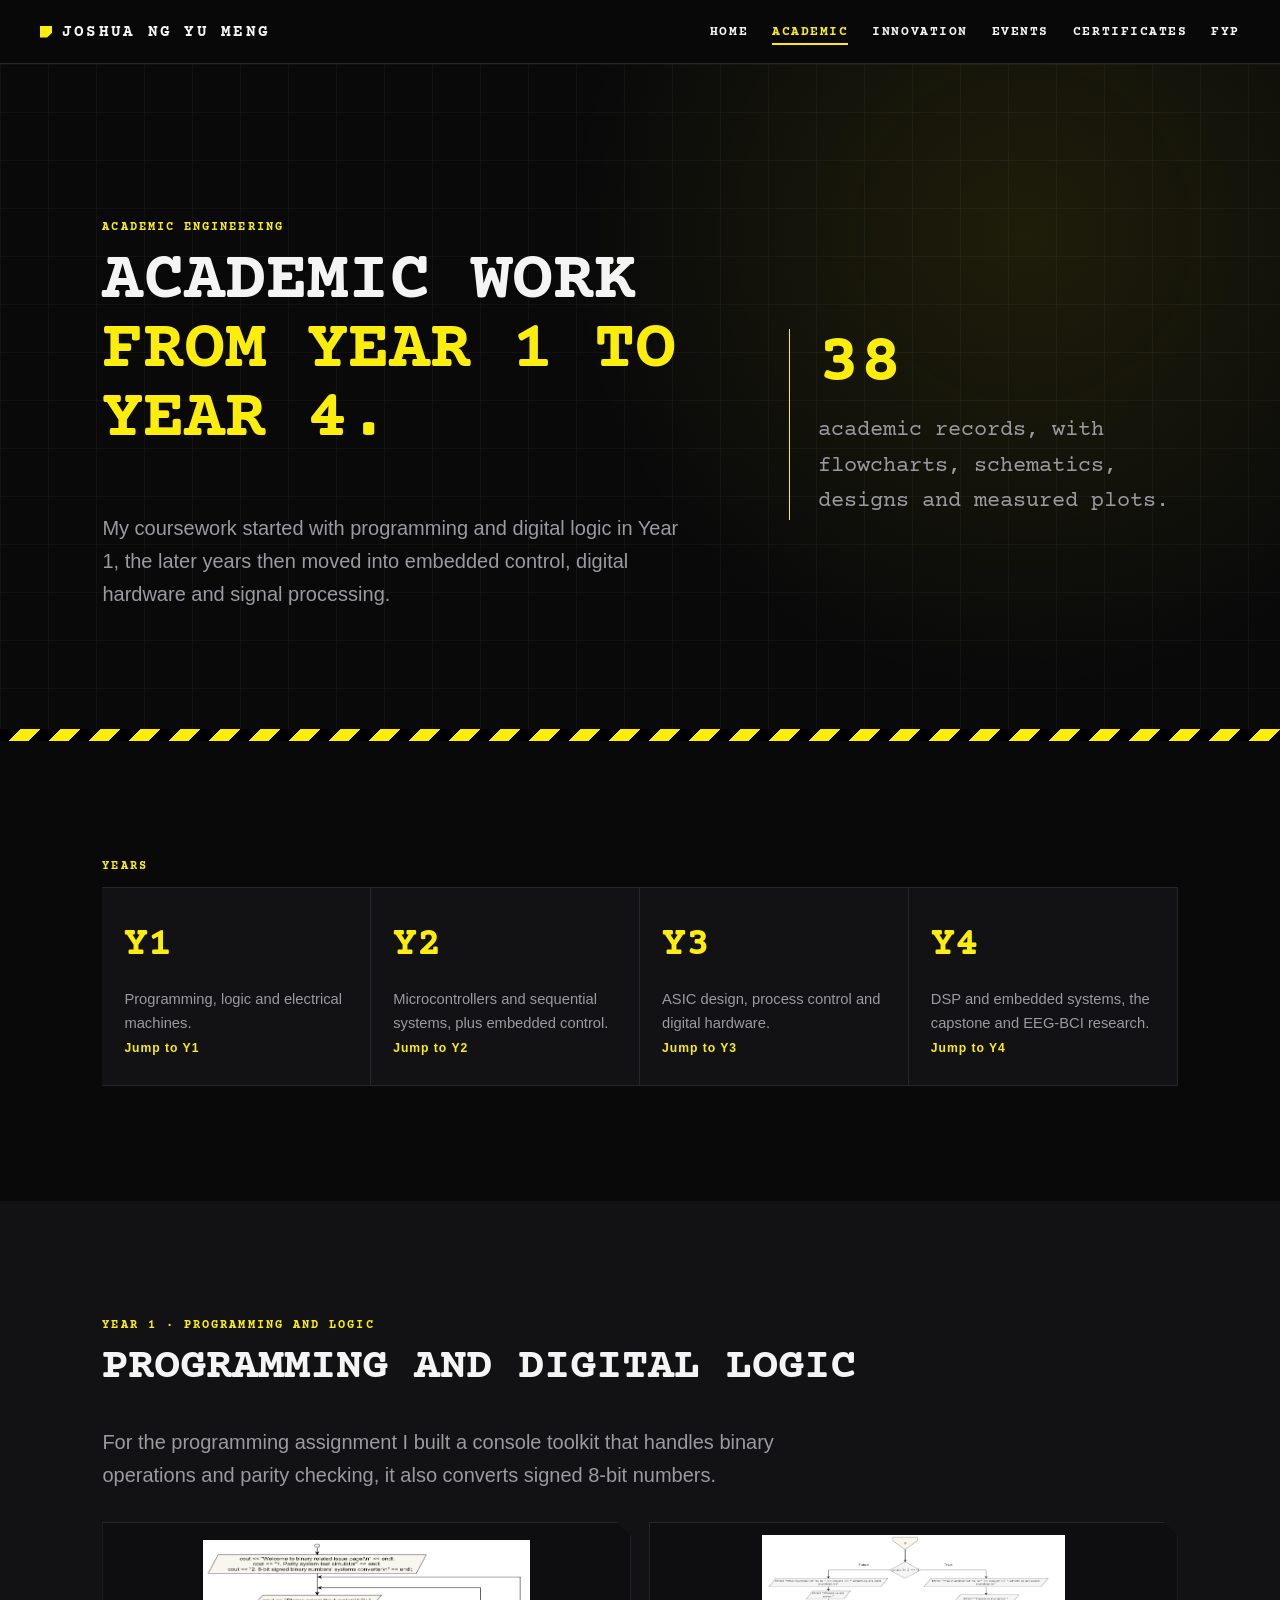
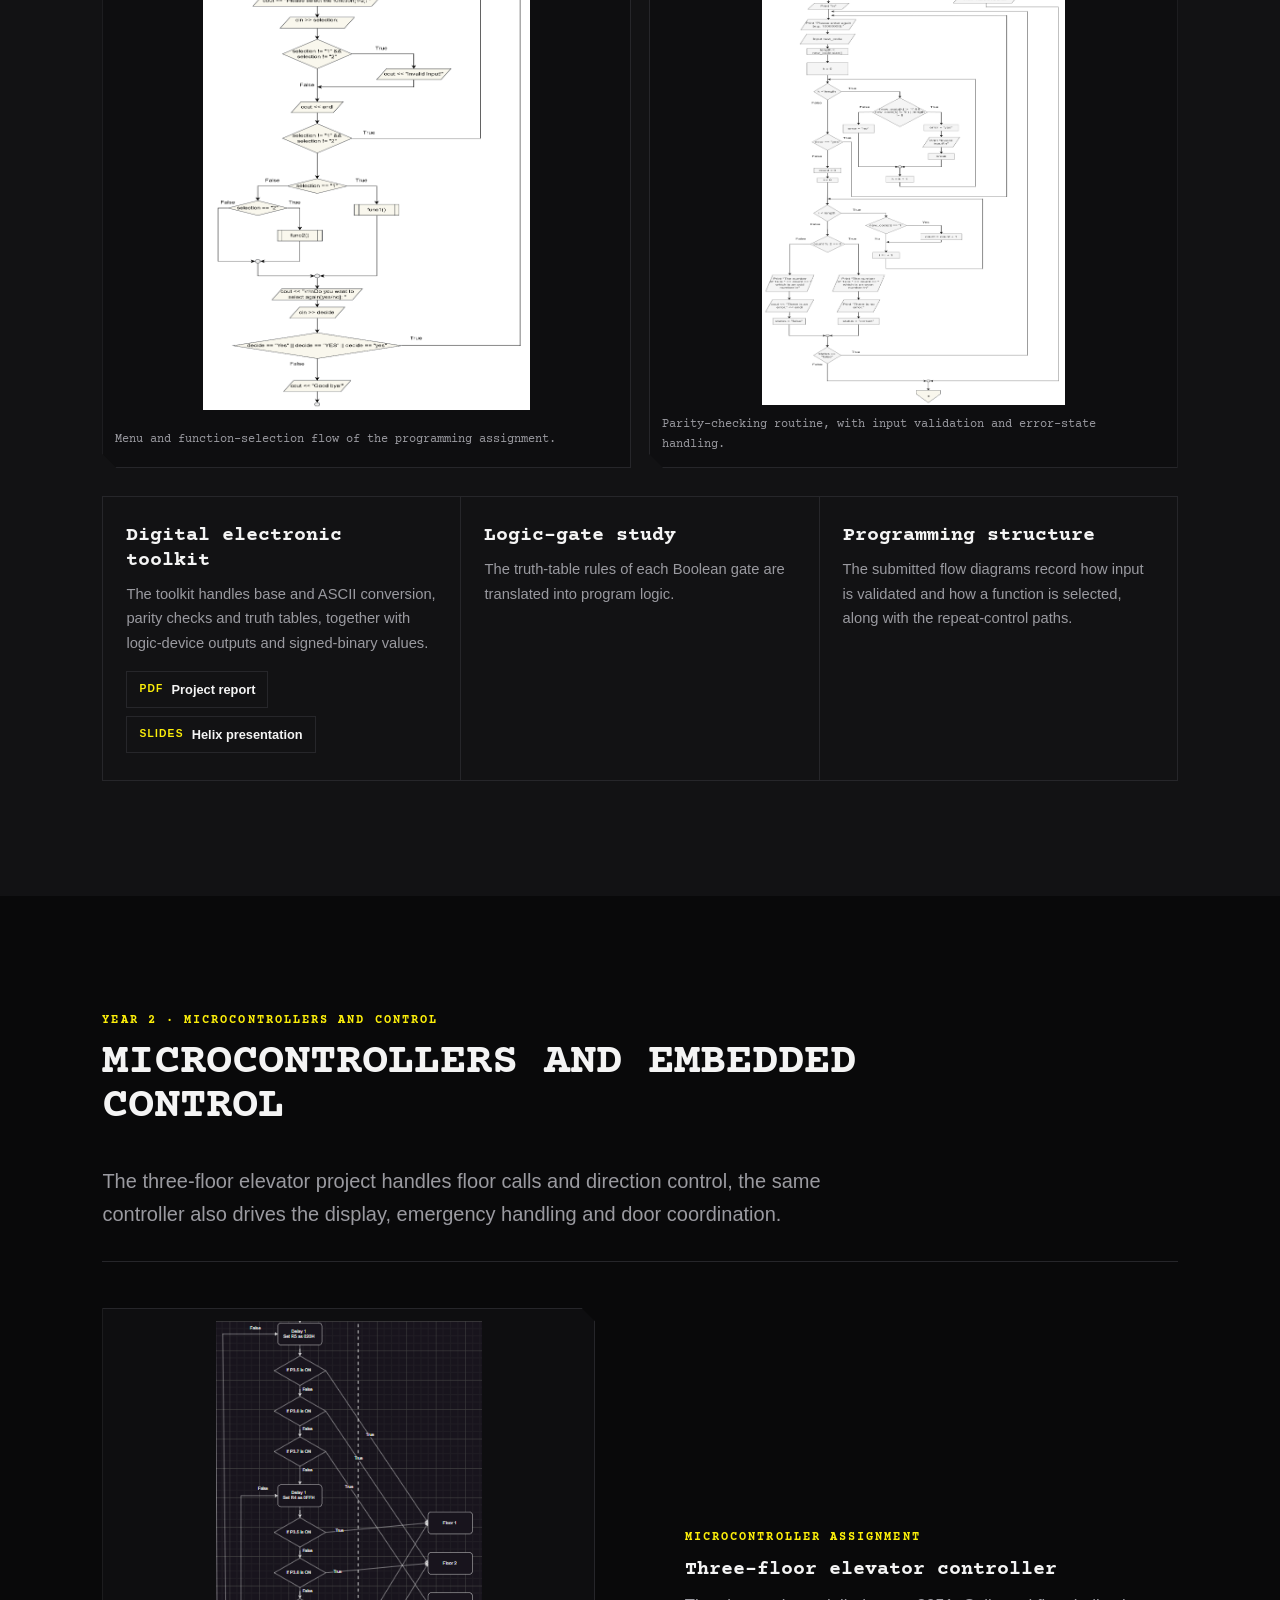
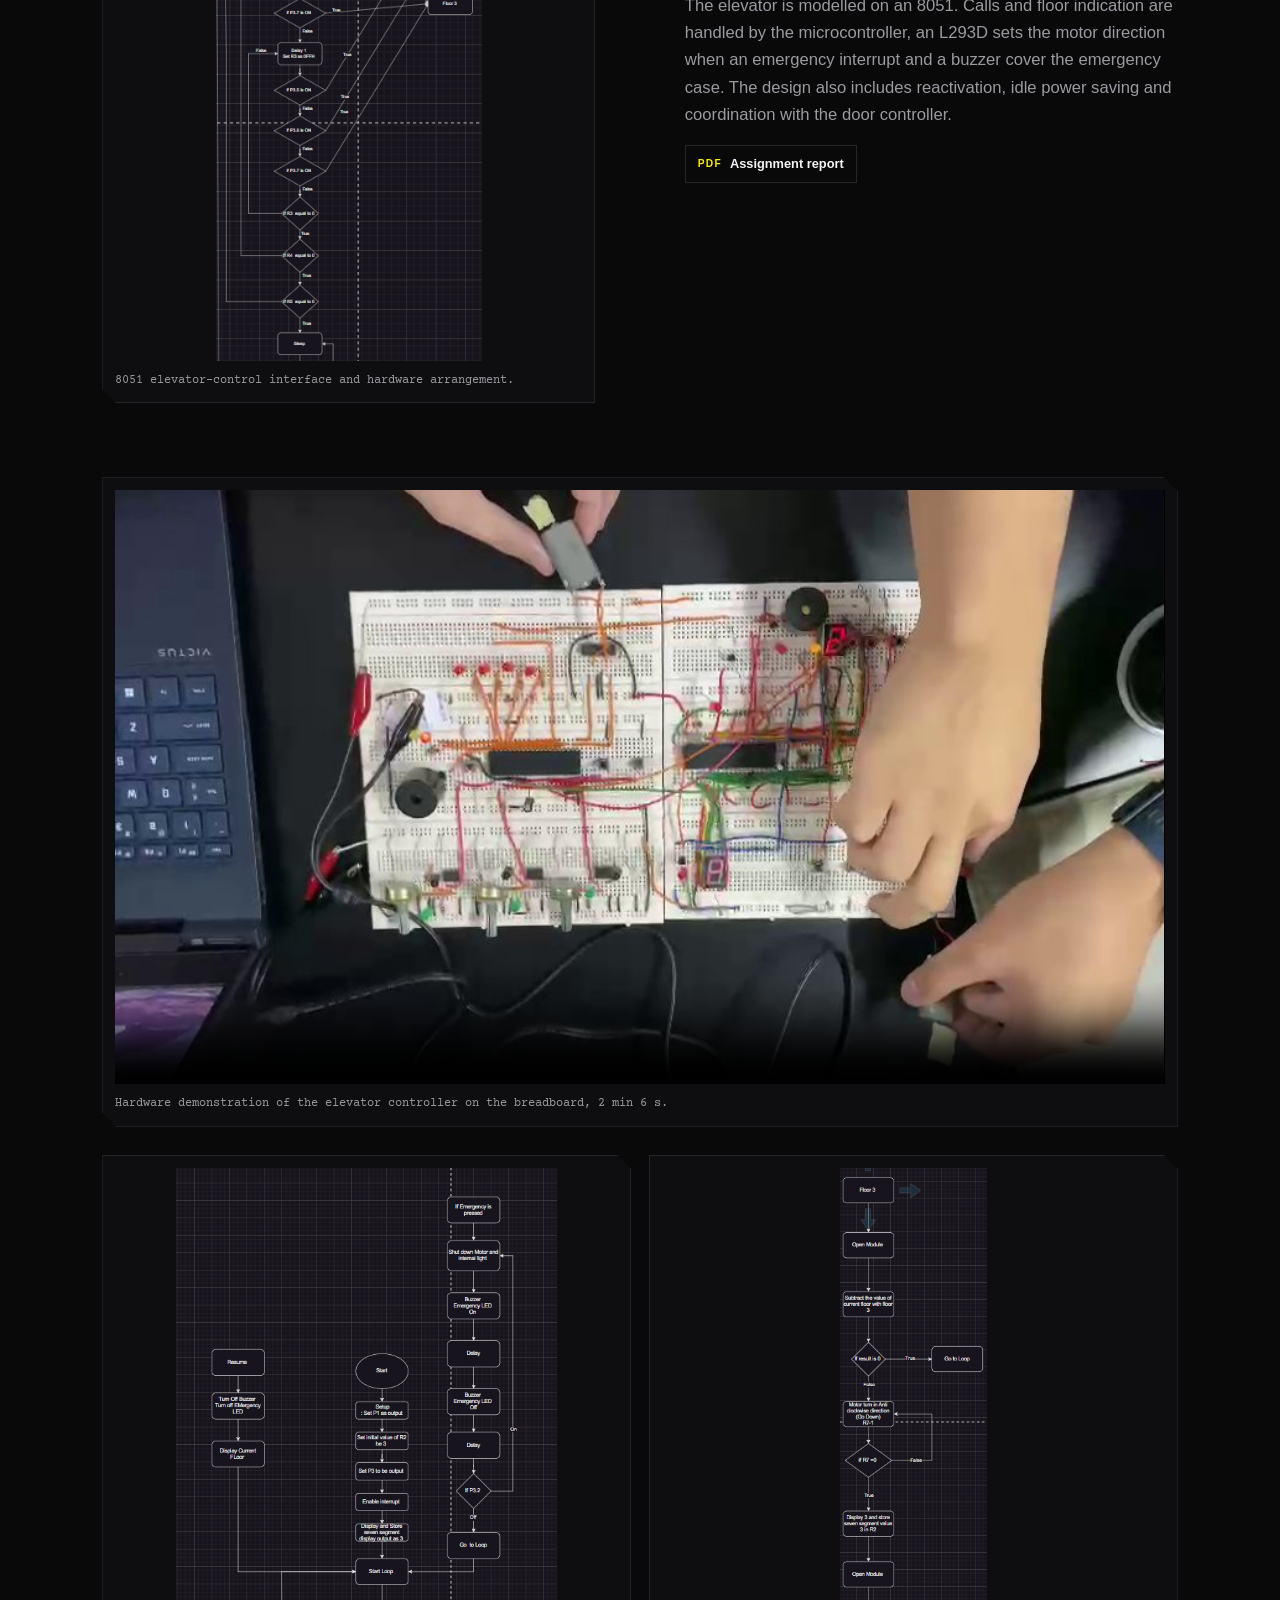
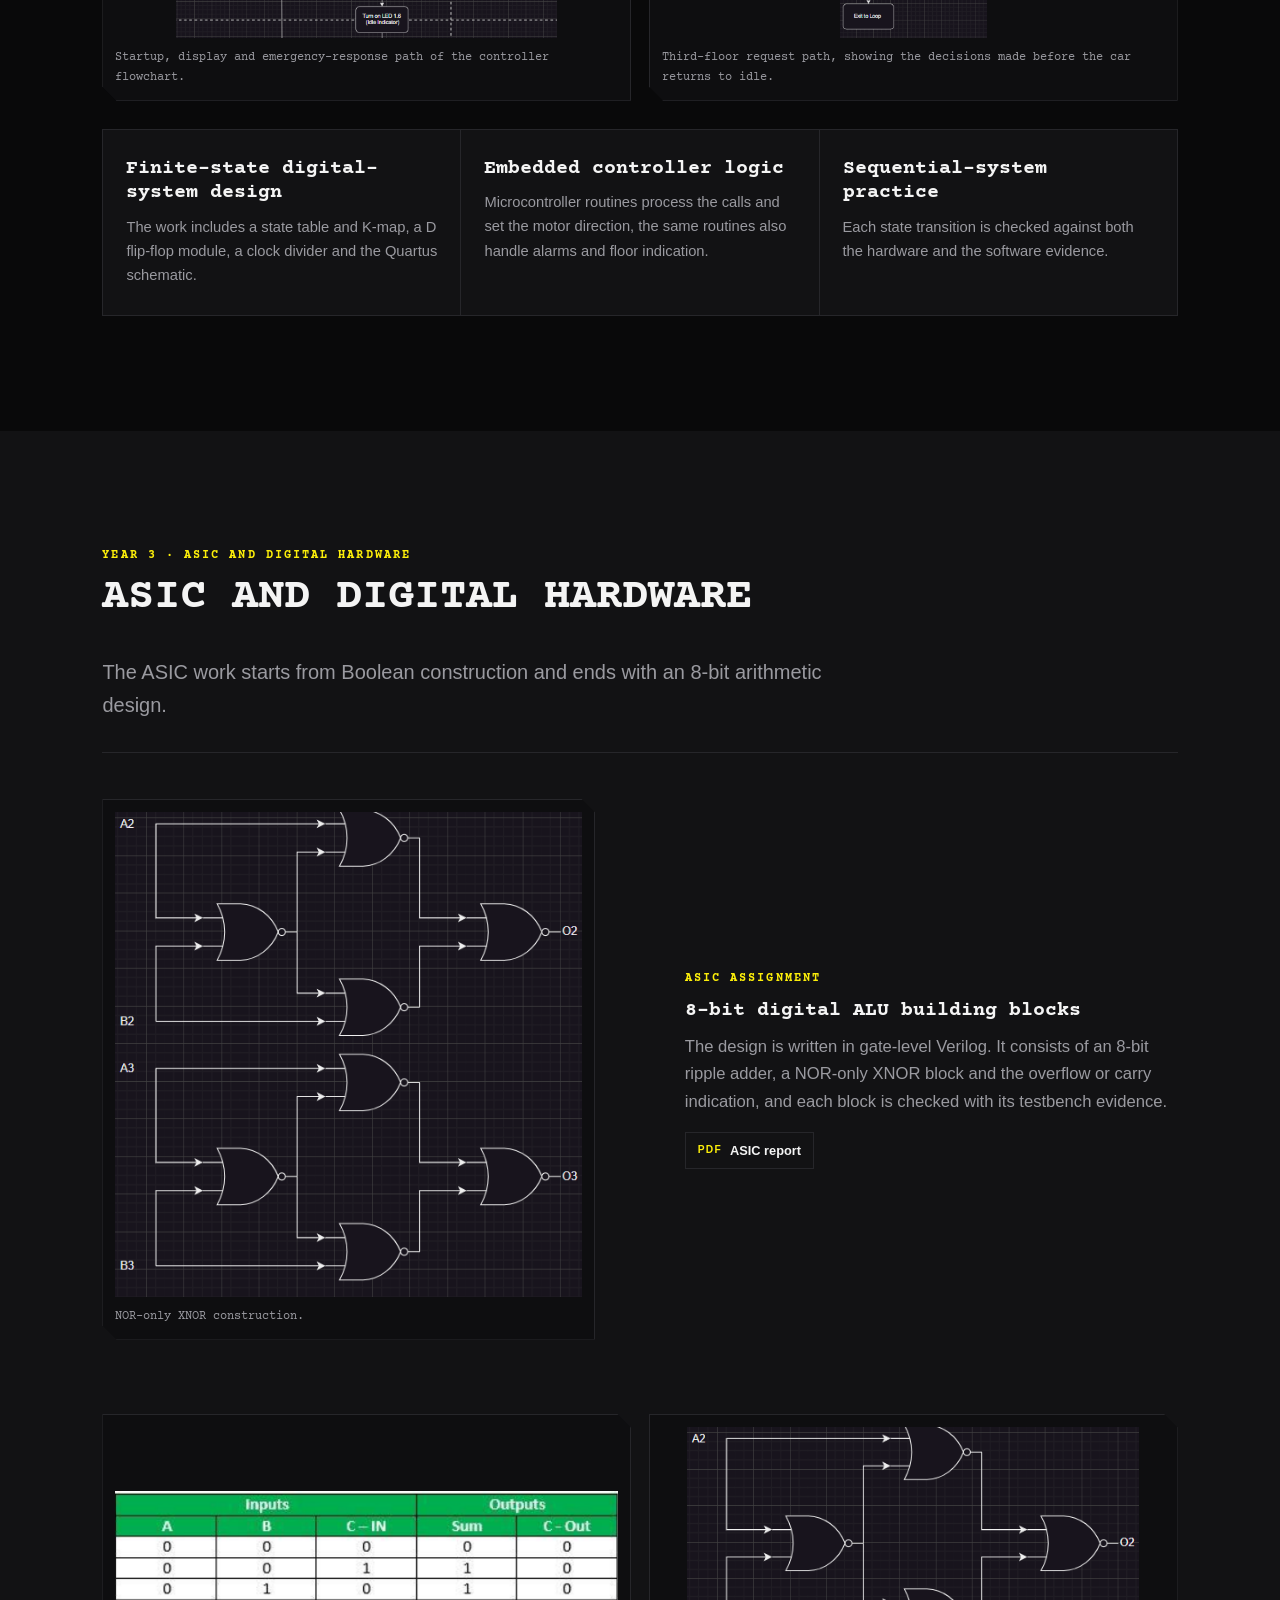
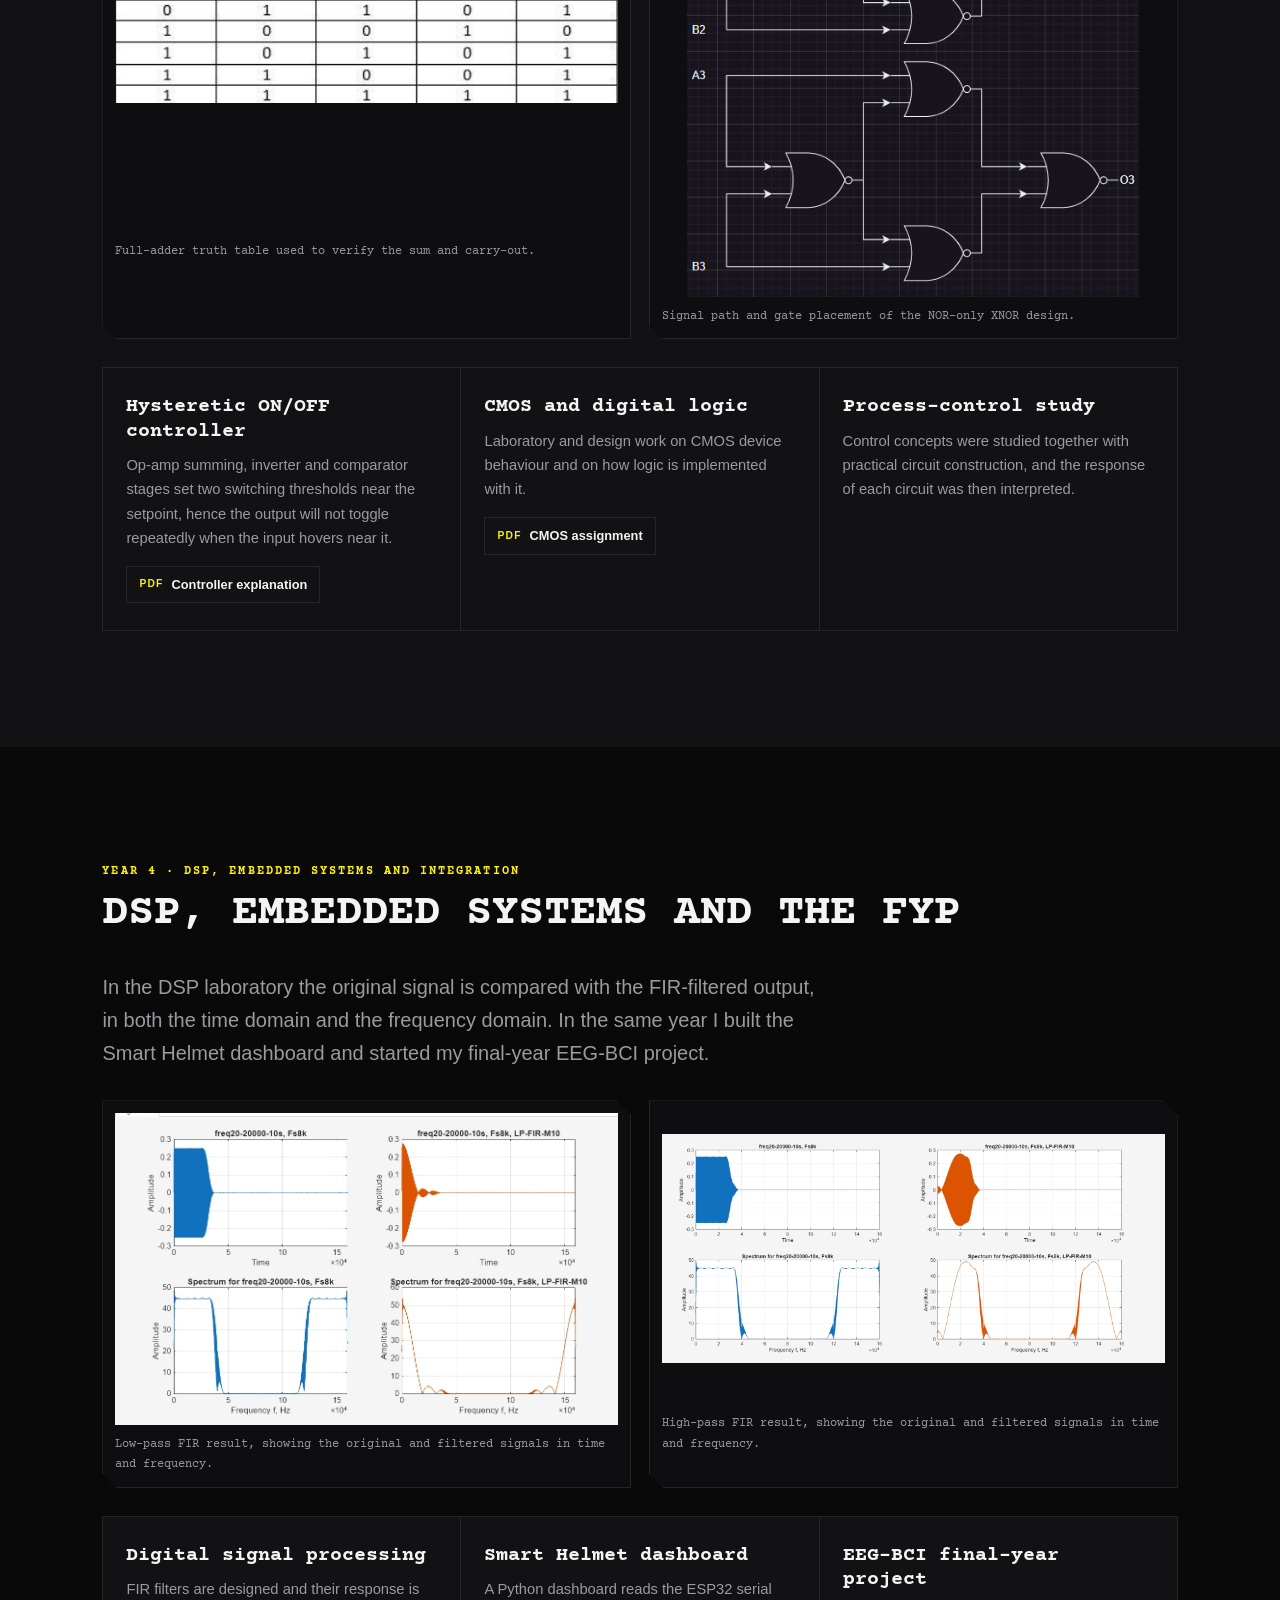
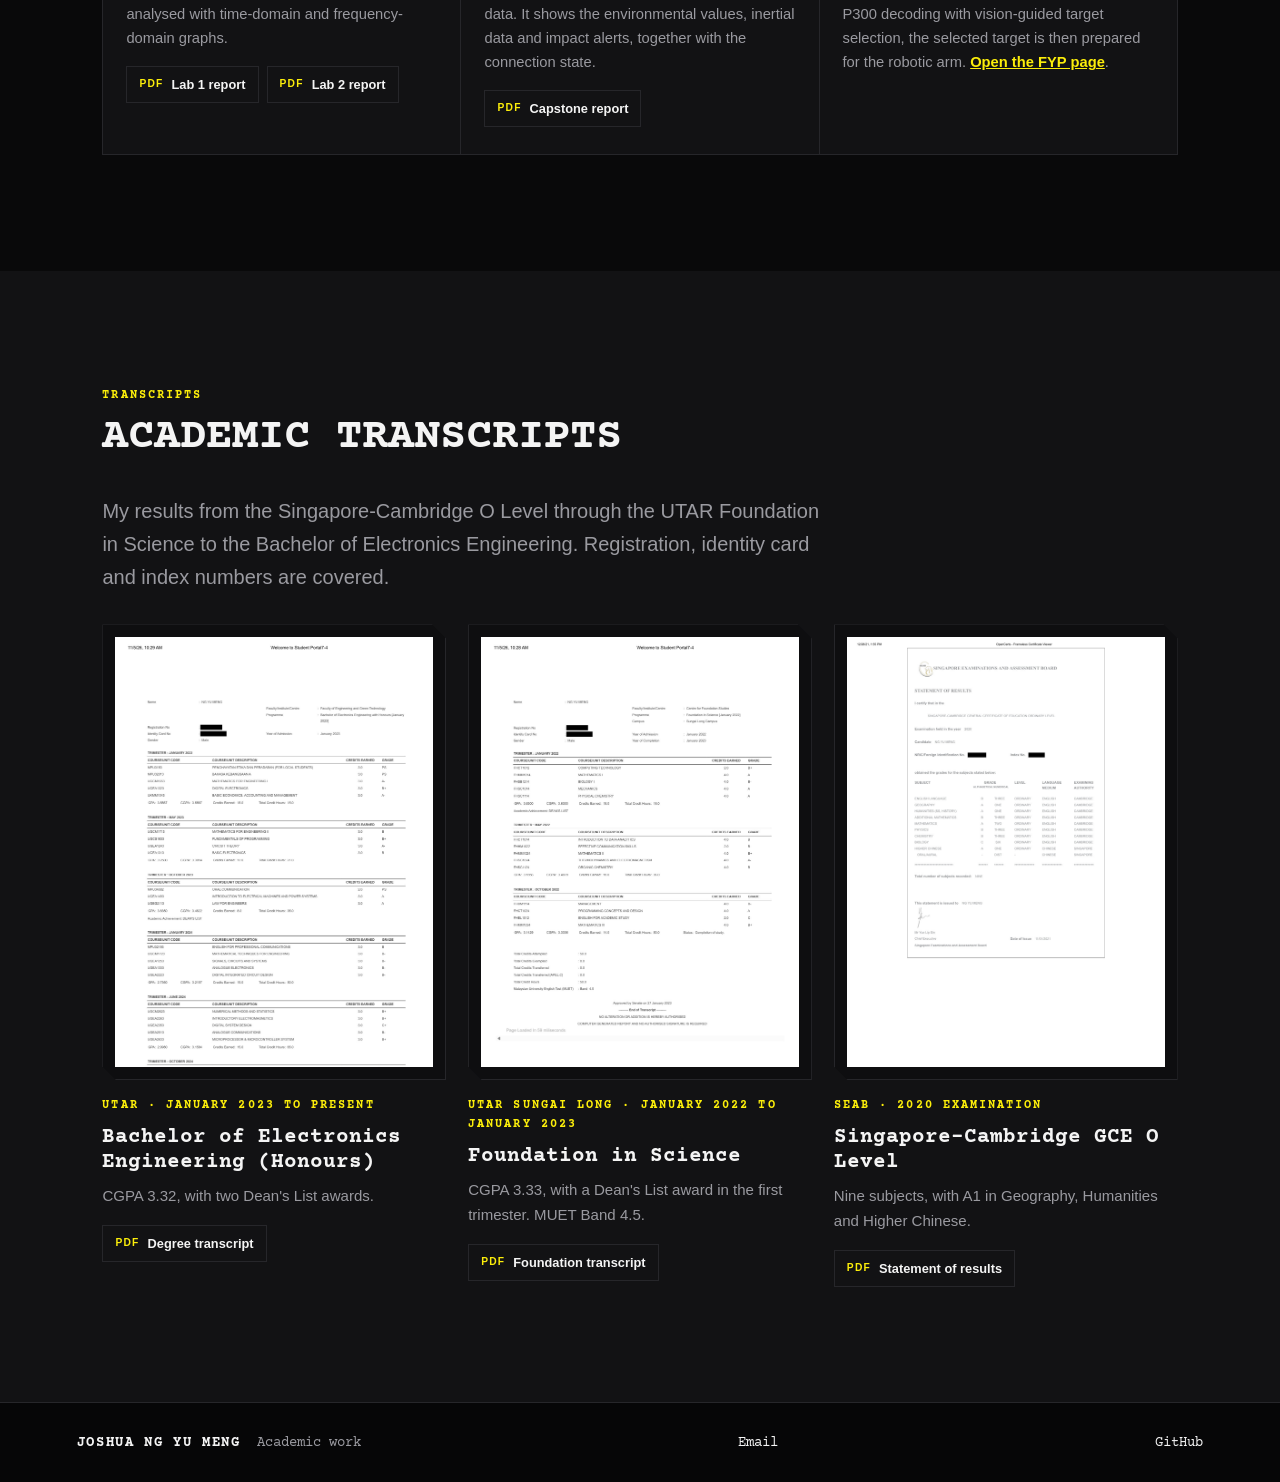
==== commit 0516b01b: "Restyle the inner pages in yellow and black to match the homepage Shared colours and fonts switch to" ====
--- a/academic.html
+++ b/academic.html
@@ -1,6 +1,6 @@
 <!doctype html>
-<html lang="en"><head><meta charset="utf-8"><meta name="viewport" content="width=device-width, initial-scale=1"><meta name="description" content="Academic engineering coursework by Joshua Ng Yu Meng at UTAR, from Year 1 to Year 4."><title>Academic work | Joshua Ng Yu Meng</title><link rel="stylesheet" href="styles.css"><link rel="stylesheet" href="academic.css"></head>
-<body><header class="site-header"><a class="wordmark" href="index.html">JOSHUA<span>3178</span></a><nav aria-label="Primary navigation"><a href="index.html">Home</a><a aria-current="page" href="academic.html">Academic</a><a href="innovation.html">Innovation</a><a href="events.html">Events</a><a href="certificates.html">Certificates</a><a href="fyp.html">EEG-BCI FYP</a></nav></header>
+<html lang="en"><head><meta charset="utf-8"><meta name="viewport" content="width=device-width, initial-scale=1"><meta name="description" content="Academic engineering coursework by Joshua Ng Yu Meng at UTAR, from Year 1 to Year 4."><title>Academic work | Joshua Ng Yu Meng</title><link rel="preconnect" href="https://fonts.googleapis.com"><link rel="preconnect" href="https://fonts.gstatic.com" crossorigin><link rel="stylesheet" href="https://fonts.googleapis.com/css2?family=Courier+Prime:wght@400;700&display=swap"><link rel="stylesheet" href="styles.css"><link rel="stylesheet" href="academic.css"></head>
+<body><header class="site-header"><a class="wordmark" href="index.html"><i></i>Joshua Ng Yu Meng</a><nav aria-label="Primary navigation"><a href="index.html">Home</a><a aria-current="page" href="academic.html">Academic</a><a href="innovation.html">Innovation</a><a href="events.html">Events</a><a href="certificates.html">Certificates</a><a href="fyp.html">FYP</a></nav></header>
 <main>
   <section class="hero"><div class="hero-grid"><div><p class="kicker">Academic engineering</p><h1>Academic work <em>from Year 1 to Year 4.</em></h1><p class="lede">My coursework started with programming and digital logic in Year 1, the later years then moved into embedded control, digital hardware and signal processing.</p></div><aside class="hero-side"><b>38</b>academic records, with flowcharts, schematics, designs and measured plots.</aside></div></section>
   <section class="section"><p class="kicker">Years</p><div class="route-grid" aria-label="Jump to academic year"><a href="#year-1"><b>Y1</b><p>Programming, logic and electrical machines.</p><span>Jump to Y1</span></a><a href="#year-2"><b>Y2</b><p>Microcontrollers and sequential systems, plus embedded control.</p><span>Jump to Y2</span></a><a href="#year-3"><b>Y3</b><p>ASIC design, process control and digital hardware.</p><span>Jump to Y3</span></a><a href="#year-4"><b>Y4</b><p>DSP and embedded systems, the capstone and EEG-BCI research.</p><span>Jump to Y4</span></a></div></section>
@@ -9,4 +9,4 @@
   <section class="section year-section dark-panel" id="year-3"><div class="section-heading"><p class="kicker">Year 3 · ASIC and digital hardware</p><h2>ASIC and digital hardware</h2><p class="lede">The ASIC work starts from Boolean construction and ends with an 8-bit arithmetic design.</p></div><article class="feature-row"><figure class="media-frame"><img src="assets/images/academic-y3-nor-xnor.png" alt="NOR gate implementation of XNOR logic"><figcaption>NOR-only XNOR construction.</figcaption></figure><div><p class="label">ASIC assignment</p><h3>8-bit digital ALU building blocks</h3><p>The design is written in gate-level Verilog. It consists of an 8-bit ripple adder, a NOR-only XNOR block and the overflow or carry indication, and each block is checked with its testbench evidence.</p><div class="media-links"><a data-kind="PDF" href="assets/docs/y3-asic-report.pdf" target="_blank" rel="noreferrer">ASIC report</a></div></div></article><div class="image-grid"><figure class="media-frame"><img src="assets/images/academic-y3-adder-truth-table.png" alt="Full-adder input and output truth table"><figcaption>Full-adder truth table used to verify the sum and carry-out.</figcaption></figure><figure class="media-frame"><img src="assets/images/academic-y3-nor-xnor.png" alt="NOR gate XNOR diagram"><figcaption>Signal path and gate placement of the NOR-only XNOR design.</figcaption></figure></div><div class="academic-list" style="margin-top:28px"><article><h3>Hysteretic ON/OFF controller</h3><p>Op-amp summing, inverter and comparator stages set two switching thresholds near the setpoint, hence the output will not toggle repeatedly when the input hovers near it.</p><div class="media-links"><a data-kind="PDF" href="assets/docs/y3-onoff-controller.pdf" target="_blank" rel="noreferrer">Controller explanation</a></div></article><article><h3>CMOS and digital logic</h3><p>Laboratory and design work on CMOS device behaviour and on how logic is implemented with it.</p><div class="media-links"><a data-kind="PDF" href="assets/docs/y3-cmos-report.pdf" target="_blank" rel="noreferrer">CMOS assignment</a></div></article><article><h3>Process-control study</h3><p>Control concepts were studied together with practical circuit construction, and the response of each circuit was then interpreted.</p></article></div></section>
   <section class="section year-section" id="year-4"><div class="section-heading"><p class="kicker">Year 4 · DSP, embedded systems and integration</p><h2>DSP, embedded systems and the FYP</h2><p class="lede">In the DSP laboratory the original signal is compared with the FIR-filtered output, in both the time domain and the frequency domain. In the same year I built the Smart Helmet dashboard and started my final-year EEG-BCI project.</p></div><div class="image-grid"><figure class="media-frame"><img src="assets/images/academic-y4-lowpass-response.jpeg" alt="Low-pass FIR response in time and frequency domains"><figcaption>Low-pass FIR result, showing the original and filtered signals in time and frequency.</figcaption></figure><figure class="media-frame"><img src="assets/images/academic-y4-highpass-response.jpeg" alt="High-pass FIR response in time and frequency domains"><figcaption>High-pass FIR result, showing the original and filtered signals in time and frequency.</figcaption></figure></div><div class="academic-list" style="margin-top:28px"><article><h3>Digital signal processing</h3><p>FIR filters are designed and their response is analysed with time-domain and frequency-domain graphs.</p><div class="media-links"><a data-kind="PDF" href="assets/docs/y4-dsp-lab1.pdf" target="_blank" rel="noreferrer">Lab 1 report</a><a data-kind="PDF" href="assets/docs/y4-dsp-lab2.pdf" target="_blank" rel="noreferrer">Lab 2 report</a></div></article><article><h3>Smart Helmet dashboard</h3><p>A Python dashboard reads the ESP32 serial data. It shows the environmental values, inertial data and impact alerts, together with the connection state.</p><div class="media-links"><a data-kind="PDF" href="assets/docs/y4-smart-helmet-report.pdf" target="_blank" rel="noreferrer">Capstone report</a></div></article><article><h3>EEG-BCI final-year project</h3><p>P300 decoding with vision-guided target selection, the selected target is then prepared for the robotic arm. <a class="inline-link" href="fyp.html">Open the FYP page</a>.</p></article></div></section>
   <section class="section year-section dark-panel" id="transcripts"><div class="section-heading"><p class="kicker">Transcripts</p><h2>Academic transcripts</h2><p class="lede">My results from the Singapore-Cambridge O Level through the UTAR Foundation in Science to the Bachelor of Electronics Engineering. Registration, identity card and index numbers are covered.</p></div><div class="transcript-grid"><article><a class="media-frame" href="assets/docs/transcript-degree.pdf" target="_blank" rel="noreferrer"><img src="assets/images/transcript-degree.jpg" alt="UTAR Bachelor of Electronics Engineering transcript, first page" loading="lazy"></a><p class="label">UTAR · January 2023 to present</p><h3>Bachelor of Electronics Engineering (Honours)</h3><p>CGPA 3.32, with two Dean's List awards.</p><div class="media-links"><a data-kind="PDF" href="assets/docs/transcript-degree.pdf" target="_blank" rel="noreferrer">Degree transcript</a></div></article><article><a class="media-frame" href="assets/docs/transcript-foundation.pdf" target="_blank" rel="noreferrer"><img src="assets/images/transcript-foundation.jpg" alt="UTAR Foundation in Science transcript" loading="lazy"></a><p class="label">UTAR Sungai Long · January 2022 to January 2023</p><h3>Foundation in Science</h3><p>CGPA 3.33, with a Dean's List award in the first trimester. MUET Band 4.5.</p><div class="media-links"><a data-kind="PDF" href="assets/docs/transcript-foundation.pdf" target="_blank" rel="noreferrer">Foundation transcript</a></div></article><article><a class="media-frame" href="assets/docs/results-o-level.pdf" target="_blank" rel="noreferrer"><img src="assets/images/results-o-level.jpg" alt="Singapore-Cambridge GCE O Level statement of results" loading="lazy"></a><p class="label">SEAB · 2020 examination</p><h3>Singapore-Cambridge GCE O Level</h3><p>Nine subjects, with A1 in Geography, Humanities and Higher Chinese.</p><div class="media-links"><a data-kind="PDF" href="assets/docs/results-o-level.pdf" target="_blank" rel="noreferrer">Statement of results</a></div></article></div></section>
-</main><footer><span>Joshua Ng Yu Meng</span><span>Academic work</span><a href="mailto:yumeng3178@gmail.com">Email</a><a href="https://github.com/Joshua3178" target="_blank" rel="noreferrer">GitHub</a></footer></body></html>
+</main><footer><span>Joshua Ng Yu Meng</span><span>Academic work</span><a href="mailto:yumeng3178@gmail.com">Email</a><a href="https://github.com/Joshua3178" target="_blank" rel="noreferrer">GitHub</a></footer><script src="site.js"></script></body></html>
--- a/styles.css
+++ b/styles.css
@@ -1,4 +1,54 @@
-:root{--bg:#05080c;--surface:#0b1118;--surface-2:#111a23;--ink:#edf4f6;--muted:#a7b6bd;--line:#24313a;--blue:#77c6e7;--green:#8ed5a6;--gold:#e9cf8f;--serif:Georgia,"Times New Roman",serif;--sans:"Segoe UI",Arial,sans-serif}*{box-sizing:border-box}html{scroll-behavior:smooth}body{margin:0;background:var(--bg);color:var(--ink);font-family:var(--sans);font-size:16px;line-height:1.6}a{color:inherit}img{display:block;max-width:100%;height:auto;object-fit:contain}main{overflow:hidden}.site-header{min-height:76px;display:flex;align-items:center;justify-content:space-between;gap:24px;padding:0 6vw;border-bottom:1px solid var(--line);background:rgba(5,8,12,.94);position:sticky;top:0;z-index:10;backdrop-filter:blur(12px)}.wordmark{font-weight:800;letter-spacing:.1em;text-decoration:none;font-size:.92rem}.wordmark span,.kicker,.label{color:var(--green)}nav{display:flex;gap:20px;flex-wrap:wrap}nav a{font-size:.84rem;text-decoration:none;color:var(--muted);padding:8px 0;border-bottom:2px solid transparent}nav a:hover,nav a[aria-current=page]{color:var(--ink);border-bottom-color:var(--green)}h1,h2,h3,p{margin-top:0}h1,h2{font-family:var(--serif);font-weight:500;letter-spacing:-.04em;line-height:1.02}h1{font-size:clamp(3rem,7vw,6.2rem);max-width:960px}h1 em{color:var(--green);font-weight:400}h2{font-size:clamp(2.1rem,4vw,4.1rem)}h3{font-size:1.28rem;line-height:1.2;margin-bottom:.55rem}.kicker,.label{margin:0 0 11px;text-transform:uppercase;letter-spacing:.15em;font-size:.72rem;font-weight:700}.lede{font-size:clamp(1.03rem,1.7vw,1.25rem);color:var(--muted);max-width:720px}.section{padding:clamp(58px,9vw,118px) 8vw}.section-heading{max-width:880px;margin-bottom:42px}.button{display:inline-flex;align-items:center;min-height:44px;padding:10px 17px;border:1px solid var(--line);text-decoration:none;font-weight:700;font-size:.88rem;transition:.2s}.button:hover{border-color:var(--blue);color:var(--blue)}.button.primary{border-color:var(--green);background:var(--green);color:#07100d}.button.primary:hover{background:#b3e7c3;border-color:#b3e7c3;color:#07100d}.action-row{display:flex;gap:12px;flex-wrap:wrap;margin-top:28px}.hero{padding:clamp(78px,12vw,170px) 8vw clamp(64px,9vw,110px);background:radial-gradient(circle at 86% 18%,rgba(46,126,122,.18),transparent 31%),var(--bg)}.hero-grid{display:grid;grid-template-columns:minmax(0,1.15fr) minmax(290px,.75fr);gap:clamp(34px,7vw,96px);align-items:center}.hero-side{border-left:1px solid var(--line);padding-left:28px;color:var(--muted);font-family:var(--serif);font-size:1.35rem}.hero-side b{display:block;color:var(--ink);font-family:var(--sans);font-size:4.4rem;line-height:1;margin-bottom:14px}.media-frame{margin:0;background:#030609;border:1px solid var(--line);display:grid;place-items:center;padding:12px}.media-frame img{width:100%;height:auto;max-height:640px;object-fit:contain}.media-frame video{display:block;width:100%;height:auto;max-height:78vh;background:#000}.video-lead{padding-top:clamp(40px,6vw,72px);padding-bottom:clamp(40px,6vw,72px);border-bottom:1px solid var(--line)}.media-frame figcaption{width:100%;font-size:.78rem;color:var(--muted);padding-top:9px}.image-grid{display:grid;grid-template-columns:repeat(2,1fr);gap:18px}.image-grid .media-frame{height:100%}.image-grid img{max-height:470px}.split{display:grid;grid-template-columns:.86fr 1fr;gap:clamp(36px,8vw,112px);align-items:start}.dark-panel{background:var(--surface)}.chapter-links{display:grid;grid-template-columns:repeat(5,1fr);border-top:1px solid var(--line);border-bottom:1px solid var(--line)}.chapter{min-height:305px;padding:36px 27px;color:var(--ink);text-decoration:none;border-right:1px solid var(--line);display:flex;flex-direction:column;background:var(--surface)}.chapter:hover{background:var(--surface-2)}.chapter h2{font-size:1.85rem;margin:28px 0 12px}.chapter p{color:var(--muted)}.chapter b{margin-top:auto;font-size:.86rem;color:var(--green)}.repository-grid{display:grid;grid-template-columns:1.3fr 1fr 1fr;gap:1px;background:var(--line);border:1px solid var(--line)}.repository-grid article{padding:30px;background:var(--surface);min-height:255px;display:flex;flex-direction:column}.repository-grid .flagship-card{background:#0f2521}.repository-grid h3{font-family:var(--serif);font-size:1.7rem}.repository-grid p:not(.label){color:var(--muted)}.repository-grid a{font-weight:700;color:var(--green);margin-top:auto}.route-grid{display:grid;grid-template-columns:repeat(4,1fr);border-top:1px solid var(--line)}.route-grid article{padding:25px 22px;border-right:1px solid var(--line);border-bottom:1px solid var(--line)}.route-grid b{font-family:var(--serif);font-size:2.5rem;color:var(--blue);display:block}.route-grid p{font-size:.92rem;color:var(--muted);margin:8px 0 0}.feature-row{display:grid;grid-template-columns:1fr 1fr;gap:clamp(28px,7vw,92px);align-items:center;padding:46px 0;border-top:1px solid var(--line)}.feature-row.reverse>div{order:2}.feature-row.reverse>figure{order:1}.feature-row p:not(.label){color:var(--muted);font-size:1.04rem}.academic-list{display:grid;grid-template-columns:repeat(3,1fr);border-top:1px solid var(--line);border-left:1px solid var(--line)}.academic-list article{padding:27px 23px;border-right:1px solid var(--line);border-bottom:1px solid var(--line);background:var(--surface)}.academic-list p{font-size:.92rem;color:var(--muted);margin:0}.stat-line{display:flex;gap:22px;align-items:center;flex-wrap:wrap;border-top:1px solid var(--line);border-bottom:1px solid var(--line);padding:22px 8vw;color:var(--muted)}.stat-line strong{color:var(--green);font-size:1.4rem}.catalogue-intro{background:var(--surface)}.catalogue-intro p{max-width:800px;color:var(--muted);font-size:1.06rem}.catalogue{border-top:1px solid var(--line)}.catalogue-heading{display:flex;justify-content:space-between;gap:20px;align-items:baseline;margin-bottom:24px}.catalogue-heading h2{margin:0}.catalogue-heading span{color:var(--green);font-weight:800}.catalogue-grid{display:grid;grid-template-columns:repeat(2,1fr);border-left:1px solid var(--line)}.catalogue-item{padding:24px 25px;border-right:1px solid var(--line);border-bottom:1px solid var(--line);background:var(--bg)}.catalogue-item h3{font-family:var(--serif);font-size:1.38rem}.catalogue-item p{margin:0;color:var(--muted);font-size:.94rem}.catalogue-item .label{font-size:.66rem;margin-bottom:8px}.catalogue-item.featured{background:var(--surface-2)}.catalogue-item.full{grid-column:1/-1}.catalogue-media{margin-top:26px}.catalogue-media .media-frame{max-width:850px}.inline-link{font-weight:700;color:var(--green)}.timeline{max-width:1000px;border-left:1px solid var(--line);padding-left:26px}.timeline article{position:relative;padding:26px 0 26px 22px;border-bottom:1px solid var(--line)}.timeline article:before{content:"";position:absolute;left:-33px;top:37px;width:11px;height:11px;border-radius:50%;background:var(--green)}.timeline time{display:block;color:var(--blue);font-family:var(--serif);font-size:1.45rem;margin-bottom:4px}.timeline p{color:var(--muted);max-width:700px;margin-bottom:0}.fyp-metric{display:grid;grid-template-columns:repeat(3,1fr);gap:1px;background:var(--line);border:1px solid var(--line)}.fyp-metric div{padding:25px;background:var(--surface)}.fyp-metric strong{display:block;font-family:var(--serif);font-size:2rem;color:var(--green)}.fyp-metric span{font-size:.86rem;color:var(--muted)}.pipeline{display:flex;gap:12px;align-items:center;flex-wrap:wrap}.pipeline span{padding:10px 13px;background:var(--surface);border:1px solid var(--line);font-weight:700;font-size:.86rem}.pipeline i{font-style:normal;color:var(--green)}footer{min-height:80px;display:flex;align-items:center;gap:16px;padding:22px 6vw;border-top:1px solid var(--line);color:var(--muted);font-size:.85rem;flex-wrap:wrap;background:#030508}footer span:first-child{color:var(--ink);font-weight:700}footer a{margin-left:auto}@media(max-width:900px){.chapter-links,.repository-grid,.route-grid{grid-template-columns:1fr 1fr}.hero-grid,.split,.feature-row{grid-template-columns:1fr}.feature-row.reverse>div,.feature-row.reverse>figure{order:initial}.hero-side{border-left:0;border-top:1px solid var(--line);padding:22px 0 0}.academic-list{grid-template-columns:1fr 1fr}.catalogue-grid{grid-template-columns:1fr}.fyp-metric{grid-template-columns:1fr}.image-grid{grid-template-columns:1fr}}@media(max-width:560px){.site-header{padding:14px 6vw;align-items:flex-start;flex-direction:column}.site-header nav{gap:12px}.chapter-links,.repository-grid,.route-grid,.academic-list{grid-template-columns:1fr}.chapter,.route-grid article{border-right:0}.catalogue-item.full{grid-column:auto}.section,.hero{padding-left:7vw;padding-right:7vw}.hero-side b{font-size:3.4rem}.timeline{padding-left:18px}.timeline article{padding-left:15px}.timeline article:before{left:-25px}footer a{margin-left:0}}
+:root{--bg:#09090a;--surface:#121214;--surface-2:#18181b;--ink:#f4f4f4;--muted:#9a9aa0;--line:#26262a;--blue:#fcee0a;--green:#fcee0a;--gold:#fcee0a;--y:#fcee0a;--serif:"Courier Prime","Courier New",monospace;--sans:Verdana,Geneva,sans-serif;--cut:polygon(0 0,calc(100% - 14px) 0,100% 14px,100% 100%,14px 100%,0 calc(100% - 14px))}*{box-sizing:border-box}html{scroll-behavior:smooth}body{margin:0;background:var(--bg);color:var(--ink);font-family:var(--sans);font-size:16px;line-height:1.6}a{color:inherit}img{display:block;max-width:100%;height:auto;object-fit:contain}main{overflow:hidden}.site-header{min-height:76px;display:flex;align-items:center;justify-content:space-between;gap:24px;padding:0 6vw;border-bottom:1px solid var(--line);background:rgba(5,8,12,.94);position:sticky;top:0;z-index:10;backdrop-filter:blur(12px)}.wordmark{font-weight:800;letter-spacing:.1em;text-decoration:none;font-size:.92rem}.wordmark span,.kicker,.label{color:var(--green)}nav{display:flex;gap:20px;flex-wrap:wrap}nav a{font-size:.84rem;text-decoration:none;color:var(--muted);padding:8px 0;border-bottom:2px solid transparent}nav a:hover,nav a[aria-current=page]{color:var(--ink);border-bottom-color:var(--green)}h1,h2,h3,p{margin-top:0}h1,h2{font-family:var(--serif);font-weight:500;letter-spacing:-.04em;line-height:1.02}h1{font-size:clamp(3rem,7vw,6.2rem);max-width:960px}h1 em{color:var(--green);font-weight:400}h2{font-size:clamp(2.1rem,4vw,4.1rem)}h3{font-size:1.28rem;line-height:1.2;margin-bottom:.55rem}.kicker,.label{margin:0 0 11px;text-transform:uppercase;letter-spacing:.15em;font-size:.72rem;font-weight:700}.lede{font-size:clamp(1.03rem,1.7vw,1.25rem);color:var(--muted);max-width:720px}.section{padding:clamp(58px,9vw,118px) 8vw}.section-heading{max-width:880px;margin-bottom:42px}.button{display:inline-flex;align-items:center;min-height:44px;padding:10px 17px;border:1px solid var(--line);text-decoration:none;font-weight:700;font-size:.88rem;transition:.2s}.button:hover{border-color:var(--blue);color:var(--blue)}.button.primary{border-color:var(--green);background:var(--green);color:#07100d}.button.primary:hover{background:#b3e7c3;border-color:#b3e7c3;color:#07100d}.action-row{display:flex;gap:12px;flex-wrap:wrap;margin-top:28px}.hero{padding:clamp(78px,12vw,170px) 8vw clamp(64px,9vw,110px);background:radial-gradient(circle at 86% 18%,rgba(46,126,122,.18),transparent 31%),var(--bg)}.hero-grid{display:grid;grid-template-columns:minmax(0,1.15fr) minmax(290px,.75fr);gap:clamp(34px,7vw,96px);align-items:center}.hero-side{border-left:1px solid var(--line);padding-left:28px;color:var(--muted);font-family:var(--serif);font-size:1.35rem}.hero-side b{display:block;color:var(--ink);font-family:var(--sans);font-size:4.4rem;line-height:1;margin-bottom:14px}.media-frame{margin:0;background:#030609;border:1px solid var(--line);display:grid;place-items:center;padding:12px}.media-frame img{width:100%;height:auto;max-height:640px;object-fit:contain}.media-frame video{display:block;width:100%;height:auto;max-height:78vh;background:#000}.video-lead{padding-top:clamp(40px,6vw,72px);padding-bottom:clamp(40px,6vw,72px);border-bottom:1px solid var(--line)}.media-frame figcaption{width:100%;font-size:.78rem;color:var(--muted);padding-top:9px}.image-grid{display:grid;grid-template-columns:repeat(2,1fr);gap:18px}.image-grid .media-frame{height:100%}.image-grid img{max-height:470px}.split{display:grid;grid-template-columns:.86fr 1fr;gap:clamp(36px,8vw,112px);align-items:start}.dark-panel{background:var(--surface)}.chapter-links{display:grid;grid-template-columns:repeat(5,1fr);border-top:1px solid var(--line);border-bottom:1px solid var(--line)}.chapter{min-height:305px;padding:36px 27px;color:var(--ink);text-decoration:none;border-right:1px solid var(--line);display:flex;flex-direction:column;background:var(--surface)}.chapter:hover{background:var(--surface-2)}.chapter h2{font-size:1.85rem;margin:28px 0 12px}.chapter p{color:var(--muted)}.chapter b{margin-top:auto;font-size:.86rem;color:var(--green)}.repository-grid{display:grid;grid-template-columns:1.3fr 1fr 1fr;gap:1px;background:var(--line);border:1px solid var(--line)}.repository-grid article{padding:30px;background:var(--surface);min-height:255px;display:flex;flex-direction:column}.repository-grid .flagship-card{background:#0f2521}.repository-grid h3{font-family:var(--serif);font-size:1.7rem}.repository-grid p:not(.label){color:var(--muted)}.repository-grid a{font-weight:700;color:var(--green);margin-top:auto}.route-grid{display:grid;grid-template-columns:repeat(4,1fr);border-top:1px solid var(--line)}.route-grid article{padding:25px 22px;border-right:1px solid var(--line);border-bottom:1px solid var(--line)}.route-grid b{font-family:var(--serif);font-size:2.5rem;color:var(--blue);display:block}.route-grid p{font-size:.92rem;color:var(--muted);margin:8px 0 0}.feature-row{display:grid;grid-template-columns:1fr 1fr;gap:clamp(28px,7vw,92px);align-items:center;padding:46px 0;border-top:1px solid var(--line)}.feature-row.reverse>div{order:2}.feature-row.reverse>figure{order:1}.feature-row p:not(.label){color:var(--muted);font-size:1.04rem}.academic-list{display:grid;grid-template-columns:repeat(3,1fr);border-top:1px solid var(--line);border-left:1px solid var(--line)}.academic-list article{padding:27px 23px;border-right:1px solid var(--line);border-bottom:1px solid var(--line);background:var(--surface)}.academic-list p{font-size:.92rem;color:var(--muted);margin:0}.stat-line{display:flex;gap:22px;align-items:center;flex-wrap:wrap;border-top:1px solid var(--line);border-bottom:1px solid var(--line);padding:22px 8vw;color:var(--muted)}.stat-line strong{color:var(--green);font-size:1.4rem}.catalogue-intro{background:var(--surface)}.catalogue-intro p{max-width:800px;color:var(--muted);font-size:1.06rem}.catalogue{border-top:1px solid var(--line)}.catalogue-heading{display:flex;justify-content:space-between;gap:20px;align-items:baseline;margin-bottom:24px}.catalogue-heading h2{margin:0}.catalogue-heading span{color:var(--green);font-weight:800}.catalogue-grid{display:grid;grid-template-columns:repeat(2,1fr);border-left:1px solid var(--line)}.catalogue-item{padding:24px 25px;border-right:1px solid var(--line);border-bottom:1px solid var(--line);background:var(--bg)}.catalogue-item h3{font-family:var(--serif);font-size:1.38rem}.catalogue-item p{margin:0;color:var(--muted);font-size:.94rem}.catalogue-item .label{font-size:.66rem;margin-bottom:8px}.catalogue-item.featured{background:var(--surface-2)}.catalogue-item.full{grid-column:1/-1}.catalogue-media{margin-top:26px}.catalogue-media .media-frame{max-width:850px}.inline-link{font-weight:700;color:var(--green)}.timeline{max-width:1000px;border-left:1px solid var(--line);padding-left:26px}.timeline article{position:relative;padding:26px 0 26px 22px;border-bottom:1px solid var(--line)}.timeline article:before{content:"";position:absolute;left:-33px;top:37px;width:11px;height:11px;border-radius:50%;background:var(--green)}.timeline time{display:block;color:var(--blue);font-family:var(--serif);font-size:1.45rem;margin-bottom:4px}.timeline p{color:var(--muted);max-width:700px;margin-bottom:0}.fyp-metric{display:grid;grid-template-columns:repeat(3,1fr);gap:1px;background:var(--line);border:1px solid var(--line)}.fyp-metric div{padding:25px;background:var(--surface)}.fyp-metric strong{display:block;font-family:var(--serif);font-size:2rem;color:var(--green)}.fyp-metric span{font-size:.86rem;color:var(--muted)}.pipeline{display:flex;gap:12px;align-items:center;flex-wrap:wrap}.pipeline span{padding:10px 13px;background:var(--surface);border:1px solid var(--line);font-weight:700;font-size:.86rem}.pipeline i{font-style:normal;color:var(--green)}footer{min-height:80px;display:flex;align-items:center;gap:16px;padding:22px 6vw;border-top:1px solid var(--line);color:var(--muted);font-size:.85rem;flex-wrap:wrap;background:#030508}footer span:first-child{color:var(--ink);font-weight:700}footer a{margin-left:auto}@media(max-width:900px){.chapter-links,.repository-grid,.route-grid{grid-template-columns:1fr 1fr}.hero-grid,.split,.feature-row{grid-template-columns:1fr}.feature-row.reverse>div,.feature-row.reverse>figure{order:initial}.hero-side{border-left:0;border-top:1px solid var(--line);padding:22px 0 0}.academic-list{grid-template-columns:1fr 1fr}.catalogue-grid{grid-template-columns:1fr}.fyp-metric{grid-template-columns:1fr}.image-grid{grid-template-columns:1fr}}@media(max-width:560px){.site-header{padding:14px 6vw;align-items:flex-start;flex-direction:column}.site-header nav{gap:12px}.chapter-links,.repository-grid,.route-grid,.academic-list{grid-template-columns:1fr}.chapter,.route-grid article{border-right:0}.catalogue-item.full{grid-column:auto}.section,.hero{padding-left:7vw;padding-right:7vw}.hero-side b{font-size:3.4rem}.timeline{padding-left:18px}.timeline article{padding-left:15px}.timeline article:before{left:-25px}footer a{margin-left:0}}
 
 .media-links{display:flex;flex-wrap:wrap;gap:8px;margin-top:16px}.media-links a{display:inline-flex;align-items:center;gap:8px;min-height:36px;padding:7px 12px;border:1px solid var(--line);color:var(--ink);text-decoration:none;font-size:.8rem;font-weight:700;transition:.2s}.media-links a:hover{border-color:var(--green);color:var(--green)}.media-links a::before{content:attr(data-kind);color:var(--green);font-size:.64rem;text-transform:uppercase;letter-spacing:.12em}#inventions .catalogue-item .catalogue-media.media-frame img{max-height:300px}
 .media-frame>a{display:block;width:100%}
+
+/* ---------- yellow and black theme, matching the homepage ---------- */
+body{font-size:15px;line-height:1.65}
+.site-header{min-height:64px;padding:0 max(28px,calc((100% - 1200px)/2));background:rgba(9,9,10,.92);backdrop-filter:blur(8px)}
+.wordmark{display:flex;align-items:center;gap:10px;color:var(--ink);font:700 1rem var(--serif);letter-spacing:.14em;text-transform:uppercase}
+.wordmark i{width:12px;height:12px;background:var(--y);clip-path:polygon(0 0,100% 0,100% 60%,60% 100%,0 100%)}
+.site-header nav{gap:24px}
+.site-header nav a{position:relative;color:var(--ink);font:700 .8rem var(--serif);letter-spacing:.12em;text-transform:uppercase;padding:4px 0;border-bottom:0}
+.site-header nav a:after{content:"";position:absolute;left:0;bottom:-2px;height:2px;width:100%;background:var(--y);transform:scaleX(0);transform-origin:left;transition:transform .25s}
+.site-header nav a:hover,.site-header nav a[aria-current=page]{color:var(--y)}
+.site-header nav a:hover:after,.site-header nav a[aria-current=page]:after{transform:none}
+h1,h2{font-family:var(--serif);font-weight:700;letter-spacing:0;line-height:1;text-transform:uppercase}
+h1{font-size:clamp(2.4rem,5.4vw,4.6rem)}
+h1 em{font-style:normal;font-weight:700;color:var(--y)}
+h2{font-size:clamp(1.8rem,3.4vw,3rem)}
+h3{font-family:var(--serif);font-weight:700}
+.kicker,.label{font-family:var(--serif);color:var(--y);letter-spacing:.18em}
+.hero{position:relative;overflow:hidden;background:radial-gradient(circle at 80% 25%,rgba(252,238,10,.09),transparent 40%),linear-gradient(rgba(255,255,255,.035) 1px,transparent 1px) 0 0/48px 48px,linear-gradient(90deg,rgba(255,255,255,.035) 1px,transparent 1px) 0 0/48px 48px,var(--bg);animation:gridmove 30s linear infinite}
+.hero:after{content:"";position:absolute;left:0;right:0;bottom:0;height:12px;background:repeating-linear-gradient(-45deg,var(--y) 0 14px,#000 14px 28px);background-size:40px 40px;animation:tape 2.5s linear infinite}
+.hero-side{border-left-color:var(--y);font-family:var(--serif)}
+.hero-side b{font-family:var(--serif);color:var(--y)}
+.button{position:relative;overflow:hidden;border:0;background:var(--surface-2);color:var(--ink);font:700 .82rem var(--serif);letter-spacing:.14em;text-transform:uppercase;clip-path:var(--cut);padding:12px 22px;box-shadow:inset 0 0 0 1px var(--line)}
+.button:hover{color:var(--y);transform:translateX(3px)}
+.button.primary{background:var(--y);color:#000;box-shadow:none}
+.button.primary:hover{background:var(--y);color:#000}
+.button:before{content:"";position:absolute;top:0;bottom:0;left:-60%;width:40%;background:linear-gradient(90deg,transparent,rgba(255,255,255,.4),transparent);transform:skewX(-20deg);transition:left .5s}
+.button:hover:before{left:120%}
+.media-frame{background:#0e0e10;clip-path:var(--cut);transition:background .3s}
+.media-frame:hover{background:#151517}
+.media-frame figcaption{font-family:var(--serif)}
+.repository-grid .flagship-card{background:var(--surface-2)}
+.repository-grid a,.inline-link,.chapter b{color:var(--y)}
+.timeline article:before{border-radius:0;transform:rotate(45deg);background:var(--y);box-shadow:0 0 12px var(--y)}
+.timeline time{font-family:var(--serif);font-weight:700}
+.stat-line strong,.fyp-metric strong,.route-grid b{font-family:var(--serif);color:var(--y)}
+.chapter:hover,.catalogue-item:hover,.academic-list article:hover{background:var(--surface-2)}
+.catalogue-item,.academic-list article,.chapter{transition:background .3s}
+.media-links a:hover{border-color:var(--y);color:var(--y)}
+footer{background:#060607;font-family:var(--serif)}
+footer span:first-child{letter-spacing:.12em;text-transform:uppercase}
+footer a{color:var(--ink);text-decoration:none}
+footer a:hover{color:var(--y)}
+::selection{background:var(--y);color:#000}
+/* motion added by site.js */
+.progress{position:fixed;left:0;top:0;height:3px;width:100%;background:var(--y);transform:scaleX(0);transform-origin:left;z-index:40}
+.rv{opacity:0;transform:translateY(24px);transition:opacity .7s ease,transform .7s ease;transition-delay:calc(var(--i,0) * 70ms)}
+.rv.in{opacity:1;transform:none}
+@keyframes tape{to{background-position:40px 0}}
+@keyframes gridmove{to{background-position:0 0,48px 48px,48px 48px,0 0}}
+@media(max-width:560px){.site-header{padding:12px 6vw}.site-header nav{gap:6px 14px}.site-header nav a{font-size:.72rem}}
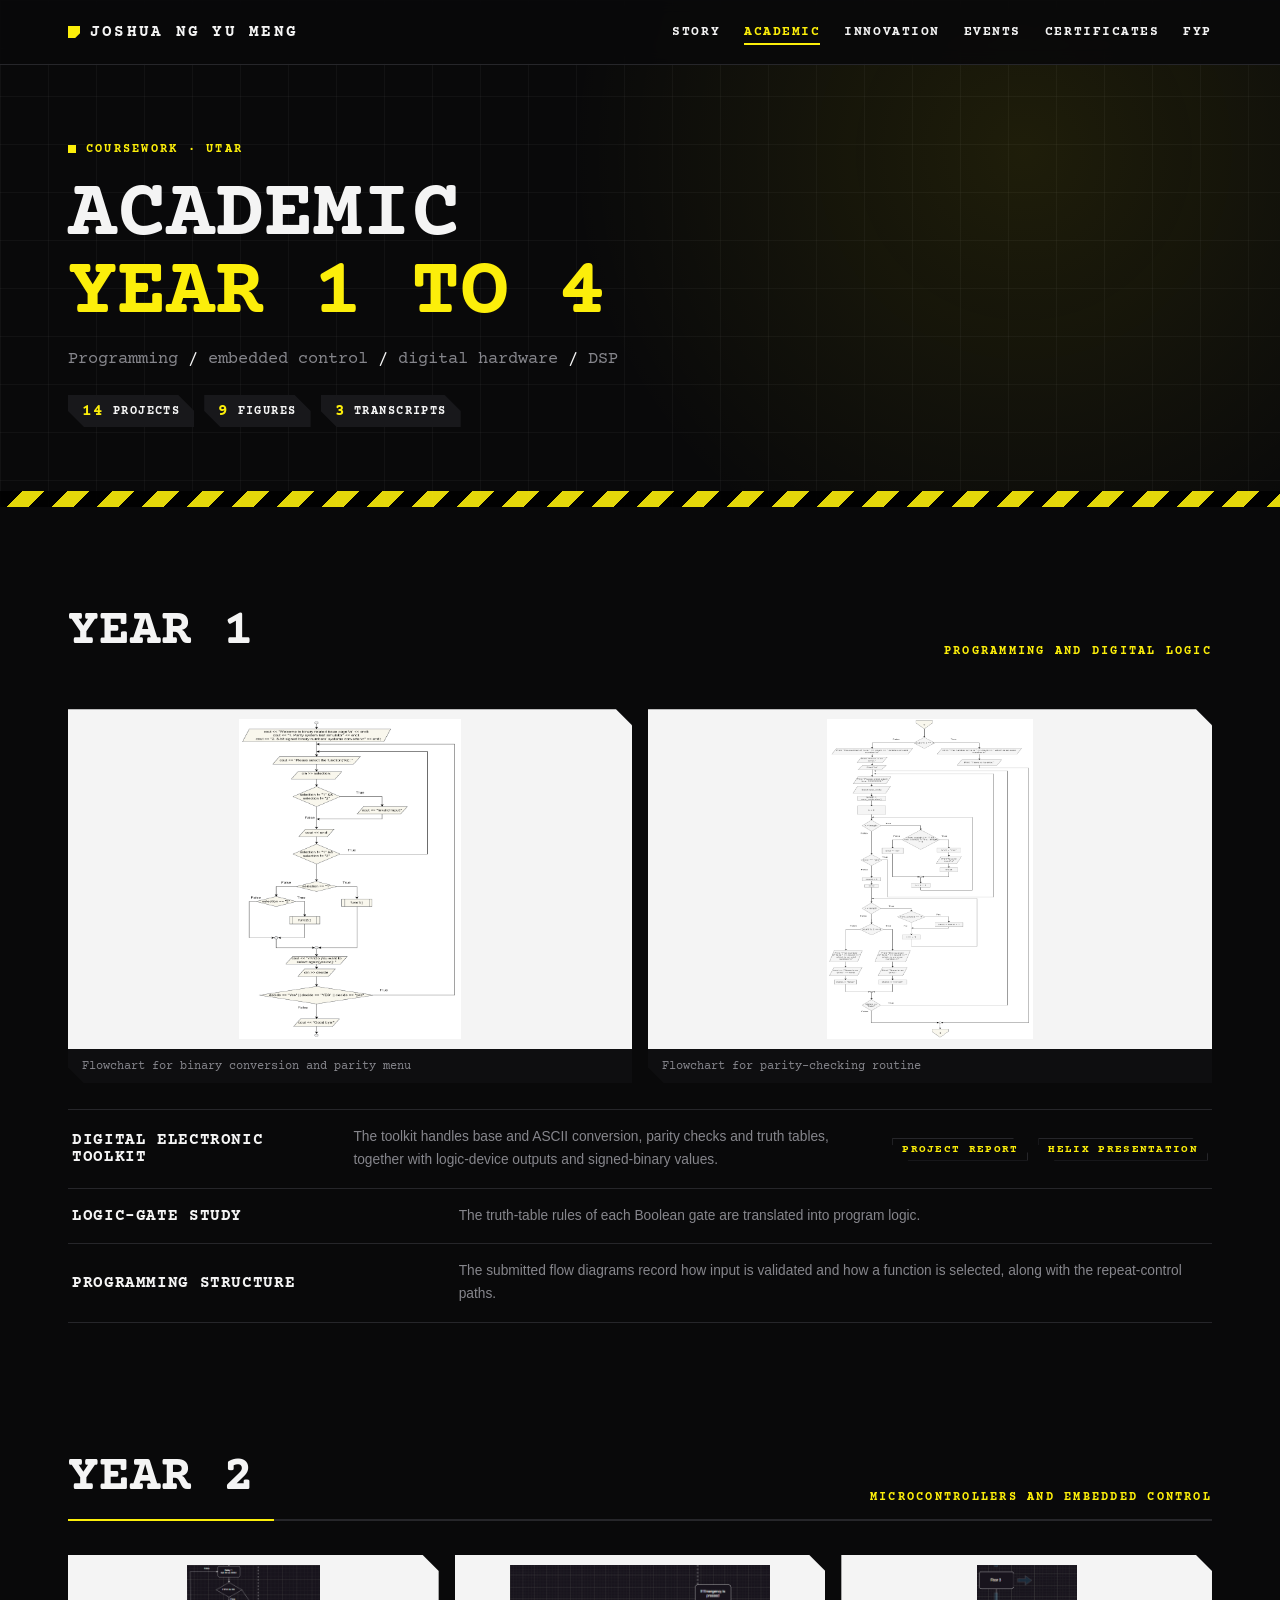
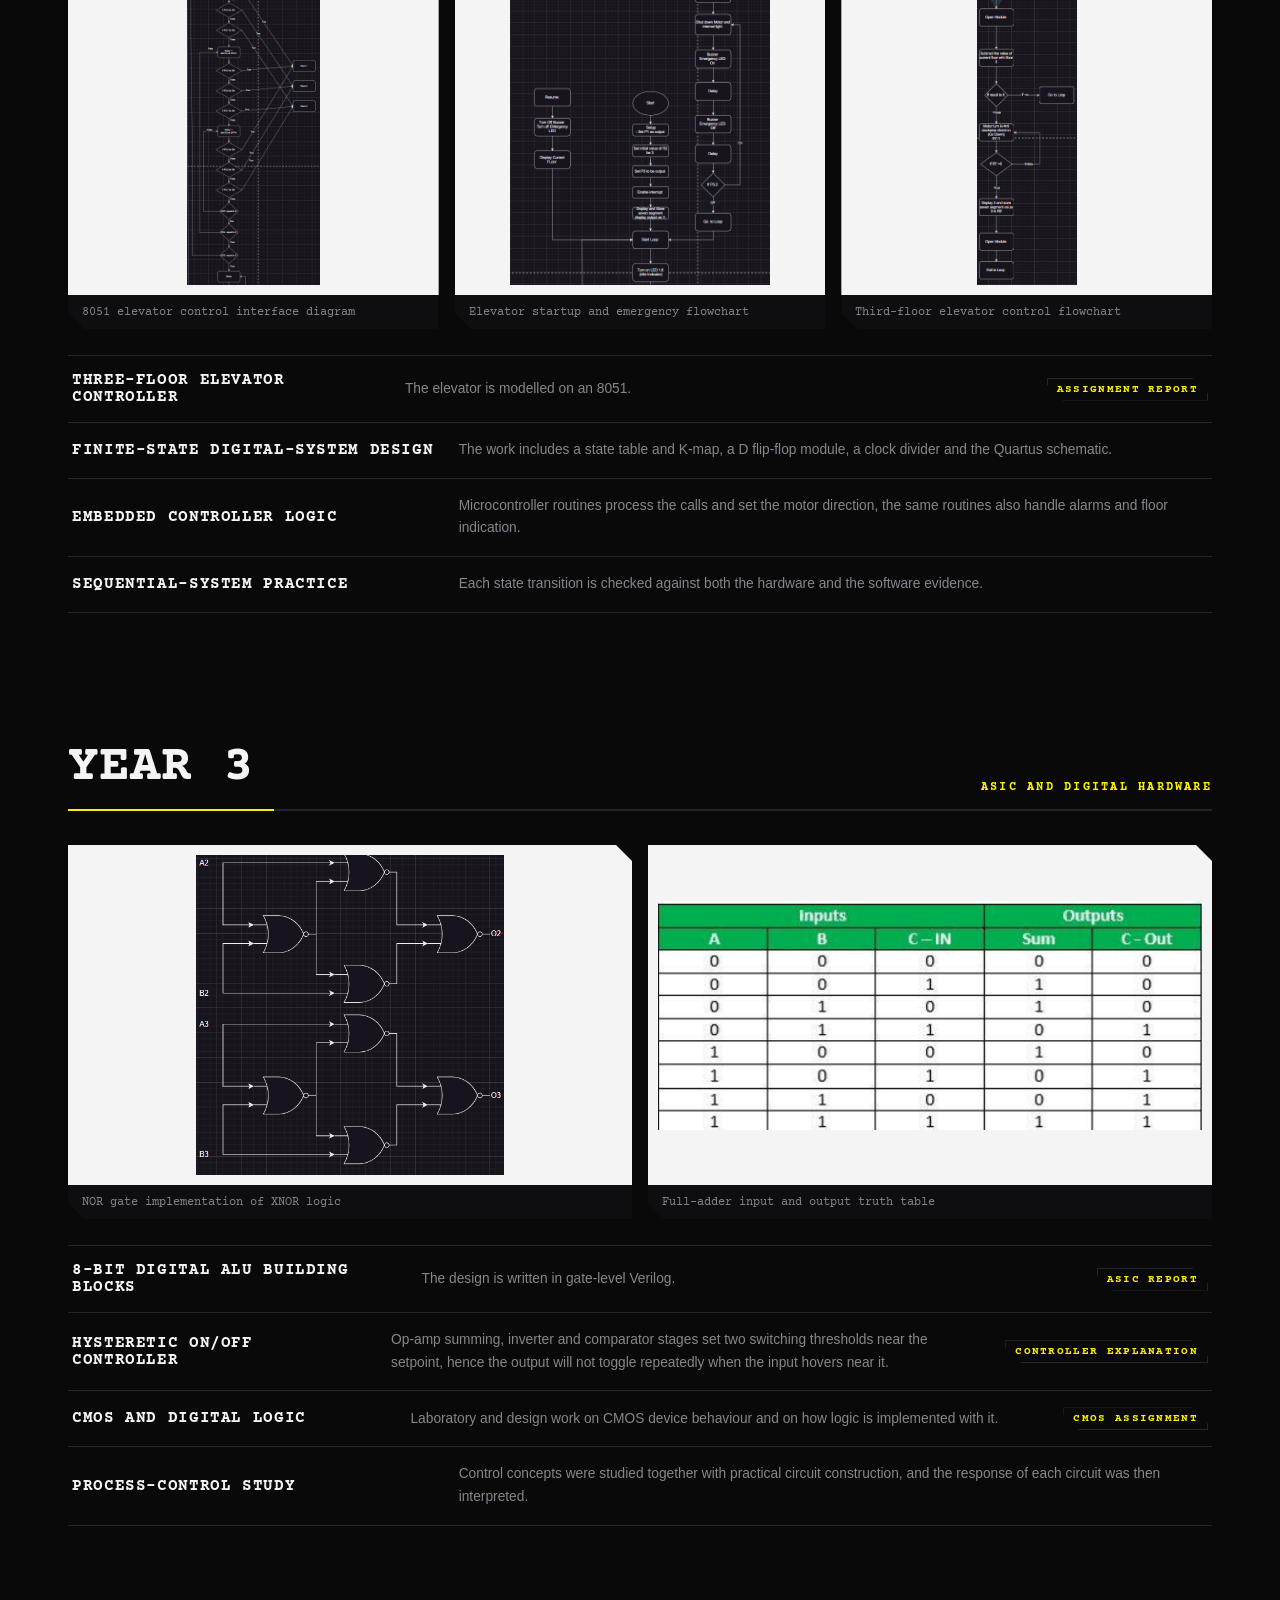
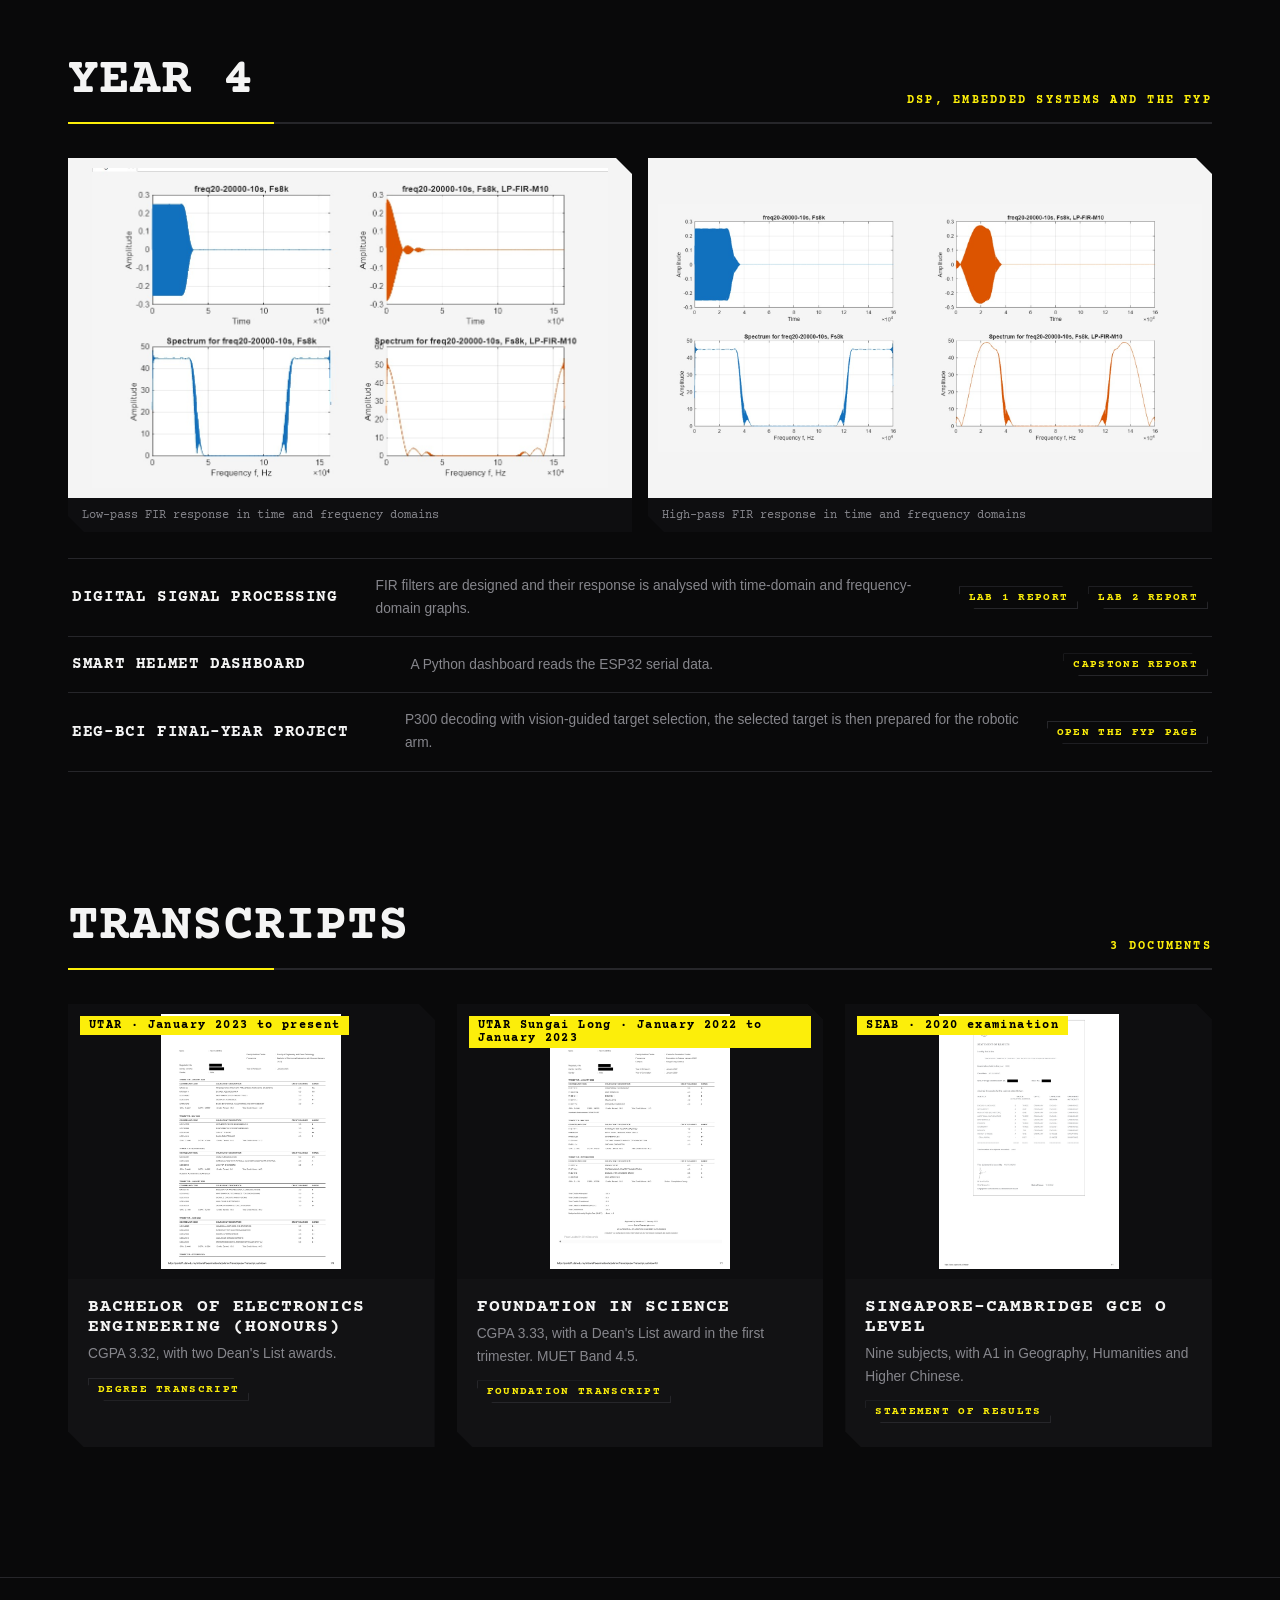
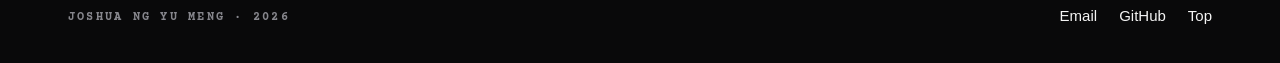
==== commit c3bbe830: "Rebuild Academic, Innovation, Events and Certificates as photo-card pages The four pages now use the" ====
--- a/academic.html
+++ b/academic.html
@@ -1,12 +1,33 @@
 <!doctype html>
-<html lang="en"><head><meta charset="utf-8"><meta name="viewport" content="width=device-width, initial-scale=1"><meta name="description" content="Academic engineering coursework by Joshua Ng Yu Meng at UTAR, from Year 1 to Year 4."><title>Academic work | Joshua Ng Yu Meng</title><link rel="preconnect" href="https://fonts.googleapis.com"><link rel="preconnect" href="https://fonts.gstatic.com" crossorigin><link rel="stylesheet" href="https://fonts.googleapis.com/css2?family=Courier+Prime:wght@400;700&display=swap"><link rel="stylesheet" href="styles.css"><link rel="stylesheet" href="academic.css"></head>
-<body><header class="site-header"><a class="wordmark" href="index.html"><i></i>Joshua Ng Yu Meng</a><nav aria-label="Primary navigation"><a href="index.html">Home</a><a aria-current="page" href="academic.html">Academic</a><a href="innovation.html">Innovation</a><a href="events.html">Events</a><a href="certificates.html">Certificates</a><a href="fyp.html">FYP</a></nav></header>
+<html lang="en"><head><meta charset="utf-8"><meta name="viewport" content="width=device-width, initial-scale=1"><meta name="description" content="Coursework of Joshua Ng Yu Meng at UTAR, Year 1 to Year 4: programming, embedded control, digital hardware and DSP."><title>Academic work | Joshua Ng Yu Meng</title><link rel="preconnect" href="https://fonts.googleapis.com"><link rel="preconnect" href="https://fonts.gstatic.com" crossorigin><link rel="stylesheet" href="https://fonts.googleapis.com/css2?family=Courier+Prime:wght@400;700&display=swap"><link rel="stylesheet" href="home.css"></head>
+<body><div class="progress"></div><script>document.documentElement.classList.add('js')</script>
+<header class="top solid" id="top"><div class="wrap"><a class="brand" href="index.html"><i></i>Joshua Ng Yu Meng</a><nav class="nav" aria-label="Primary navigation"><a href="index.html#story">Story</a><a href="academic.html" aria-current="page">Academic</a><a href="innovation.html">Innovation</a><a href="events.html">Events</a><a href="certificates.html">Certificates</a><a href="fyp.html">FYP</a></nav></div></header>
 <main>
-  <section class="hero"><div class="hero-grid"><div><p class="kicker">Academic engineering</p><h1>Academic work <em>from Year 1 to Year 4.</em></h1><p class="lede">My coursework started with programming and digital logic in Year 1, the later years then moved into embedded control, digital hardware and signal processing.</p></div><aside class="hero-side"><b>38</b>academic records, with flowcharts, schematics, designs and measured plots.</aside></div></section>
-  <section class="section"><p class="kicker">Years</p><div class="route-grid" aria-label="Jump to academic year"><a href="#year-1"><b>Y1</b><p>Programming, logic and electrical machines.</p><span>Jump to Y1</span></a><a href="#year-2"><b>Y2</b><p>Microcontrollers and sequential systems, plus embedded control.</p><span>Jump to Y2</span></a><a href="#year-3"><b>Y3</b><p>ASIC design, process control and digital hardware.</p><span>Jump to Y3</span></a><a href="#year-4"><b>Y4</b><p>DSP and embedded systems, the capstone and EEG-BCI research.</p><span>Jump to Y4</span></a></div></section>
-  <section class="section year-section dark-panel" id="year-1"><div class="section-heading"><p class="kicker">Year 1 · programming and logic</p><h2>Programming and digital logic</h2><p class="lede">For the programming assignment I built a console toolkit that handles binary operations and parity checking, it also converts signed 8-bit numbers.</p></div><div class="image-grid"><figure class="media-frame"><img src="assets/images/academic-y1-programming-menu-flow.png" alt="Flowchart for binary conversion and parity menu"><figcaption>Menu and function-selection flow of the programming assignment.</figcaption></figure><figure class="media-frame"><img src="assets/images/academic-y1-parity-flow.png" alt="Flowchart for parity-checking routine"><figcaption>Parity-checking routine, with input validation and error-state handling.</figcaption></figure></div><div class="academic-list" style="margin-top:28px"><article><h3>Digital electronic toolkit</h3><p>The toolkit handles base and ASCII conversion, parity checks and truth tables, together with logic-device outputs and signed-binary values.</p><div class="media-links"><a data-kind="PDF" href="assets/docs/y1-programming-report.pdf" target="_blank" rel="noreferrer">Project report</a><a data-kind="Slides" href="assets/docs/y1-programming-slides.pdf" target="_blank" rel="noreferrer">Helix presentation</a></div></article><article><h3>Logic-gate study</h3><p>The truth-table rules of each Boolean gate are translated into program logic.</p></article><article><h3>Programming structure</h3><p>The submitted flow diagrams record how input is validated and how a function is selected, along with the repeat-control paths.</p></article></div></section>
-  <section class="section year-section" id="year-2"><div class="section-heading"><p class="kicker">Year 2 · microcontrollers and control</p><h2>Microcontrollers and embedded control</h2><p class="lede">The three-floor elevator project handles floor calls and direction control, the same controller also drives the display, emergency handling and door coordination.</p></div><article class="feature-row"><figure class="media-frame"><img src="assets/images/academic-elevator-main.png" alt="8051 elevator control interface diagram"><figcaption>8051 elevator-control interface and hardware arrangement.</figcaption></figure><div><p class="label">Microcontroller assignment</p><h3>Three-floor elevator controller</h3><p>The elevator is modelled on an 8051. Calls and floor indication are handled by the microcontroller, an L293D sets the motor direction when an emergency interrupt and a buzzer cover the emergency case. The design also includes reactivation, idle power saving and coordination with the door controller.</p><div class="media-links"><a data-kind="PDF" href="assets/docs/y2-elevator-report.pdf" target="_blank" rel="noreferrer">Assignment report</a></div></div></article><figure class="media-frame" style="margin-top:28px"><video controls playsinline preload="metadata" poster="assets/videos/y2-elevator-demo-poster.jpg"><source src="assets/videos/y2-elevator-demo.mp4" type="video/mp4"></video><figcaption>Hardware demonstration of the elevator controller on the breadboard, 2 min 6 s.</figcaption></figure><div class="image-grid"><figure class="media-frame"><img src="assets/images/academic-y2-elevator-start-flow.png" alt="Elevator startup and emergency flowchart"><figcaption>Startup, display and emergency-response path of the controller flowchart.</figcaption></figure><figure class="media-frame"><img src="assets/images/academic-y2-elevator-floor3-flow.png" alt="Third-floor elevator control flowchart"><figcaption>Third-floor request path, showing the decisions made before the car returns to idle.</figcaption></figure></div><div class="academic-list" style="margin-top:28px"><article><h3>Finite-state digital-system design</h3><p>The work includes a state table and K-map, a D flip-flop module, a clock divider and the Quartus schematic.</p></article><article><h3>Embedded controller logic</h3><p>Microcontroller routines process the calls and set the motor direction, the same routines also handle alarms and floor indication.</p></article><article><h3>Sequential-system practice</h3><p>Each state transition is checked against both the hardware and the software evidence.</p></article></div></section>
-  <section class="section year-section dark-panel" id="year-3"><div class="section-heading"><p class="kicker">Year 3 · ASIC and digital hardware</p><h2>ASIC and digital hardware</h2><p class="lede">The ASIC work starts from Boolean construction and ends with an 8-bit arithmetic design.</p></div><article class="feature-row"><figure class="media-frame"><img src="assets/images/academic-y3-nor-xnor.png" alt="NOR gate implementation of XNOR logic"><figcaption>NOR-only XNOR construction.</figcaption></figure><div><p class="label">ASIC assignment</p><h3>8-bit digital ALU building blocks</h3><p>The design is written in gate-level Verilog. It consists of an 8-bit ripple adder, a NOR-only XNOR block and the overflow or carry indication, and each block is checked with its testbench evidence.</p><div class="media-links"><a data-kind="PDF" href="assets/docs/y3-asic-report.pdf" target="_blank" rel="noreferrer">ASIC report</a></div></div></article><div class="image-grid"><figure class="media-frame"><img src="assets/images/academic-y3-adder-truth-table.png" alt="Full-adder input and output truth table"><figcaption>Full-adder truth table used to verify the sum and carry-out.</figcaption></figure><figure class="media-frame"><img src="assets/images/academic-y3-nor-xnor.png" alt="NOR gate XNOR diagram"><figcaption>Signal path and gate placement of the NOR-only XNOR design.</figcaption></figure></div><div class="academic-list" style="margin-top:28px"><article><h3>Hysteretic ON/OFF controller</h3><p>Op-amp summing, inverter and comparator stages set two switching thresholds near the setpoint, hence the output will not toggle repeatedly when the input hovers near it.</p><div class="media-links"><a data-kind="PDF" href="assets/docs/y3-onoff-controller.pdf" target="_blank" rel="noreferrer">Controller explanation</a></div></article><article><h3>CMOS and digital logic</h3><p>Laboratory and design work on CMOS device behaviour and on how logic is implemented with it.</p><div class="media-links"><a data-kind="PDF" href="assets/docs/y3-cmos-report.pdf" target="_blank" rel="noreferrer">CMOS assignment</a></div></article><article><h3>Process-control study</h3><p>Control concepts were studied together with practical circuit construction, and the response of each circuit was then interpreted.</p></article></div></section>
-  <section class="section year-section" id="year-4"><div class="section-heading"><p class="kicker">Year 4 · DSP, embedded systems and integration</p><h2>DSP, embedded systems and the FYP</h2><p class="lede">In the DSP laboratory the original signal is compared with the FIR-filtered output, in both the time domain and the frequency domain. In the same year I built the Smart Helmet dashboard and started my final-year EEG-BCI project.</p></div><div class="image-grid"><figure class="media-frame"><img src="assets/images/academic-y4-lowpass-response.jpeg" alt="Low-pass FIR response in time and frequency domains"><figcaption>Low-pass FIR result, showing the original and filtered signals in time and frequency.</figcaption></figure><figure class="media-frame"><img src="assets/images/academic-y4-highpass-response.jpeg" alt="High-pass FIR response in time and frequency domains"><figcaption>High-pass FIR result, showing the original and filtered signals in time and frequency.</figcaption></figure></div><div class="academic-list" style="margin-top:28px"><article><h3>Digital signal processing</h3><p>FIR filters are designed and their response is analysed with time-domain and frequency-domain graphs.</p><div class="media-links"><a data-kind="PDF" href="assets/docs/y4-dsp-lab1.pdf" target="_blank" rel="noreferrer">Lab 1 report</a><a data-kind="PDF" href="assets/docs/y4-dsp-lab2.pdf" target="_blank" rel="noreferrer">Lab 2 report</a></div></article><article><h3>Smart Helmet dashboard</h3><p>A Python dashboard reads the ESP32 serial data. It shows the environmental values, inertial data and impact alerts, together with the connection state.</p><div class="media-links"><a data-kind="PDF" href="assets/docs/y4-smart-helmet-report.pdf" target="_blank" rel="noreferrer">Capstone report</a></div></article><article><h3>EEG-BCI final-year project</h3><p>P300 decoding with vision-guided target selection, the selected target is then prepared for the robotic arm. <a class="inline-link" href="fyp.html">Open the FYP page</a>.</p></article></div></section>
-  <section class="section year-section dark-panel" id="transcripts"><div class="section-heading"><p class="kicker">Transcripts</p><h2>Academic transcripts</h2><p class="lede">My results from the Singapore-Cambridge O Level through the UTAR Foundation in Science to the Bachelor of Electronics Engineering. Registration, identity card and index numbers are covered.</p></div><div class="transcript-grid"><article><a class="media-frame" href="assets/docs/transcript-degree.pdf" target="_blank" rel="noreferrer"><img src="assets/images/transcript-degree.jpg" alt="UTAR Bachelor of Electronics Engineering transcript, first page" loading="lazy"></a><p class="label">UTAR · January 2023 to present</p><h3>Bachelor of Electronics Engineering (Honours)</h3><p>CGPA 3.32, with two Dean's List awards.</p><div class="media-links"><a data-kind="PDF" href="assets/docs/transcript-degree.pdf" target="_blank" rel="noreferrer">Degree transcript</a></div></article><article><a class="media-frame" href="assets/docs/transcript-foundation.pdf" target="_blank" rel="noreferrer"><img src="assets/images/transcript-foundation.jpg" alt="UTAR Foundation in Science transcript" loading="lazy"></a><p class="label">UTAR Sungai Long · January 2022 to January 2023</p><h3>Foundation in Science</h3><p>CGPA 3.33, with a Dean's List award in the first trimester. MUET Band 4.5.</p><div class="media-links"><a data-kind="PDF" href="assets/docs/transcript-foundation.pdf" target="_blank" rel="noreferrer">Foundation transcript</a></div></article><article><a class="media-frame" href="assets/docs/results-o-level.pdf" target="_blank" rel="noreferrer"><img src="assets/images/results-o-level.jpg" alt="Singapore-Cambridge GCE O Level statement of results" loading="lazy"></a><p class="label">SEAB · 2020 examination</p><h3>Singapore-Cambridge GCE O Level</h3><p>Nine subjects, with A1 in Geography, Humanities and Higher Chinese.</p><div class="media-links"><a data-kind="PDF" href="assets/docs/results-o-level.pdf" target="_blank" rel="noreferrer">Statement of results</a></div></article></div></section>
-</main><footer><span>Joshua Ng Yu Meng</span><span>Academic work</span><a href="mailto:yumeng3178@gmail.com">Email</a><a href="https://github.com/Joshua3178" target="_blank" rel="noreferrer">GitHub</a></footer><script src="site.js"></script></body></html>
+  <section class="phero"><div class="wrap"><p class="status hud"><b></b>Coursework · UTAR</p><h1>Academic<span>Year 1 to 4</span></h1><p class="tag">Programming <em>/</em> embedded control <em>/</em> digital hardware <em>/</em> DSP</p><div class="chips"><span><b>14</b>projects</span><span><b>9</b>figures</span><span><b>3</b>transcripts</span></div></div><div class="stripes"></div></section>
+  <section class="block"><div class="wrap">
+    <div class="head"><h2>Year 1</h2><span class="hud">Programming and digital logic</span></div>
+    <div class="gallery"><a href="assets/images/academic-y1-programming-menu-flow.png" target="_blank" rel="noreferrer"><img src="assets/images/academic-y1-programming-menu-flow.png" alt="Flowchart for binary conversion and parity menu" loading="lazy"><span>Flowchart for binary conversion and parity menu</span></a><a href="assets/images/academic-y1-parity-flow.png" target="_blank" rel="noreferrer"><img src="assets/images/academic-y1-parity-flow.png" alt="Flowchart for parity-checking routine" loading="lazy"><span>Flowchart for parity-checking routine</span></a></div>
+    <ul class="rows"><li><h3>Digital electronic toolkit</h3><p>The toolkit handles base and ASCII conversion, parity checks and truth tables, together with logic-device outputs and signed-binary values.</p><div class="chips"><a href="assets/docs/y1-programming-report.pdf" target="_blank" rel="noreferrer">Project report</a><a href="assets/docs/y1-programming-slides.pdf" target="_blank" rel="noreferrer">Helix presentation</a></div></li><li><h3>Logic-gate study</h3><p>The truth-table rules of each Boolean gate are translated into program logic.</p></li><li><h3>Programming structure</h3><p>The submitted flow diagrams record how input is validated and how a function is selected, along with the repeat-control paths.</p></li></ul>
+  </div></section>
+  <section class="block"><div class="wrap">
+    <div class="head"><h2>Year 2</h2><span class="hud">Microcontrollers and embedded control</span></div>
+    <div class="gallery"><a href="assets/images/academic-elevator-main.png" target="_blank" rel="noreferrer"><img src="assets/images/academic-elevator-main.png" alt="8051 elevator control interface diagram" loading="lazy"><span>8051 elevator control interface diagram</span></a><a href="assets/images/academic-y2-elevator-start-flow.png" target="_blank" rel="noreferrer"><img src="assets/images/academic-y2-elevator-start-flow.png" alt="Elevator startup and emergency flowchart" loading="lazy"><span>Elevator startup and emergency flowchart</span></a><a href="assets/images/academic-y2-elevator-floor3-flow.png" target="_blank" rel="noreferrer"><img src="assets/images/academic-y2-elevator-floor3-flow.png" alt="Third-floor elevator control flowchart" loading="lazy"><span>Third-floor elevator control flowchart</span></a></div>
+    <ul class="rows"><li><h3>Three-floor elevator controller</h3><p>The elevator is modelled on an 8051.</p><div class="chips"><a href="assets/docs/y2-elevator-report.pdf" target="_blank" rel="noreferrer">Assignment report</a></div></li><li><h3>Finite-state digital-system design</h3><p>The work includes a state table and K-map, a D flip-flop module, a clock divider and the Quartus schematic.</p></li><li><h3>Embedded controller logic</h3><p>Microcontroller routines process the calls and set the motor direction, the same routines also handle alarms and floor indication.</p></li><li><h3>Sequential-system practice</h3><p>Each state transition is checked against both the hardware and the software evidence.</p></li></ul>
+  </div></section>
+  <section class="block"><div class="wrap">
+    <div class="head"><h2>Year 3</h2><span class="hud">ASIC and digital hardware</span></div>
+    <div class="gallery"><a href="assets/images/academic-y3-nor-xnor.png" target="_blank" rel="noreferrer"><img src="assets/images/academic-y3-nor-xnor.png" alt="NOR gate implementation of XNOR logic" loading="lazy"><span>NOR gate implementation of XNOR logic</span></a><a href="assets/images/academic-y3-adder-truth-table.png" target="_blank" rel="noreferrer"><img src="assets/images/academic-y3-adder-truth-table.png" alt="Full-adder input and output truth table" loading="lazy"><span>Full-adder input and output truth table</span></a></div>
+    <ul class="rows"><li><h3>8-bit digital ALU building blocks</h3><p>The design is written in gate-level Verilog.</p><div class="chips"><a href="assets/docs/y3-asic-report.pdf" target="_blank" rel="noreferrer">ASIC report</a></div></li><li><h3>Hysteretic ON/OFF controller</h3><p>Op-amp summing, inverter and comparator stages set two switching thresholds near the setpoint, hence the output will not toggle repeatedly when the input hovers near it.</p><div class="chips"><a href="assets/docs/y3-onoff-controller.pdf" target="_blank" rel="noreferrer">Controller explanation</a></div></li><li><h3>CMOS and digital logic</h3><p>Laboratory and design work on CMOS device behaviour and on how logic is implemented with it.</p><div class="chips"><a href="assets/docs/y3-cmos-report.pdf" target="_blank" rel="noreferrer">CMOS assignment</a></div></li><li><h3>Process-control study</h3><p>Control concepts were studied together with practical circuit construction, and the response of each circuit was then interpreted.</p></li></ul>
+  </div></section>
+  <section class="block"><div class="wrap">
+    <div class="head"><h2>Year 4</h2><span class="hud">DSP, embedded systems and the FYP</span></div>
+    <div class="gallery"><a href="assets/images/academic-y4-lowpass-response.jpeg" target="_blank" rel="noreferrer"><img src="assets/images/academic-y4-lowpass-response.jpeg" alt="Low-pass FIR response in time and frequency domains" loading="lazy"><span>Low-pass FIR response in time and frequency domains</span></a><a href="assets/images/academic-y4-highpass-response.jpeg" target="_blank" rel="noreferrer"><img src="assets/images/academic-y4-highpass-response.jpeg" alt="High-pass FIR response in time and frequency domains" loading="lazy"><span>High-pass FIR response in time and frequency domains</span></a></div>
+    <ul class="rows"><li><h3>Digital signal processing</h3><p>FIR filters are designed and their response is analysed with time-domain and frequency-domain graphs.</p><div class="chips"><a href="assets/docs/y4-dsp-lab1.pdf" target="_blank" rel="noreferrer">Lab 1 report</a><a href="assets/docs/y4-dsp-lab2.pdf" target="_blank" rel="noreferrer">Lab 2 report</a></div></li><li><h3>Smart Helmet dashboard</h3><p>A Python dashboard reads the ESP32 serial data.</p><div class="chips"><a href="assets/docs/y4-smart-helmet-report.pdf" target="_blank" rel="noreferrer">Capstone report</a></div></li><li><h3>EEG-BCI final-year project</h3><p>P300 decoding with vision-guided target selection, the selected target is then prepared for the robotic arm.</p><div class="chips"><a href="fyp.html">Open the FYP page</a></div></li></ul>
+  </div></section>
+  <section class="block" id="transcripts"><div class="wrap">
+    <div class="head"><h2>Transcripts</h2><span class="hud">3 documents</span></div>
+    <div class="cards"><article class="card"><div class="pic contain"><a href="assets/images/transcript-degree.jpg" target="_blank" rel="noreferrer" style="display:block;height:100%"><img src="assets/images/transcript-degree.jpg" alt="Bachelor of Electronics Engineering (Honours)" loading="lazy"></a><span class="yr">UTAR · January 2023 to present</span></div><div class="txt"><h3>Bachelor of Electronics Engineering (Honours)</h3><p class="desc" title="CGPA 3.32, with two Dean&#x27;s List awards.">CGPA 3.32, with two Dean&#x27;s List awards.</p><div class="chips"><a href="assets/docs/transcript-degree.pdf" target="_blank" rel="noreferrer">Degree transcript</a></div></div></article><article class="card"><div class="pic contain"><a href="assets/images/transcript-foundation.jpg" target="_blank" rel="noreferrer" style="display:block;height:100%"><img src="assets/images/transcript-foundation.jpg" alt="Foundation in Science" loading="lazy"></a><span class="yr">UTAR Sungai Long · January 2022 to January 2023</span></div><div class="txt"><h3>Foundation in Science</h3><p class="desc" title="CGPA 3.33, with a Dean&#x27;s List award in the first trimester. MUET Band 4.5.">CGPA 3.33, with a Dean&#x27;s List award in the first trimester. MUET Band 4.5.</p><div class="chips"><a href="assets/docs/transcript-foundation.pdf" target="_blank" rel="noreferrer">Foundation transcript</a></div></div></article><article class="card"><div class="pic contain"><a href="assets/images/results-o-level.jpg" target="_blank" rel="noreferrer" style="display:block;height:100%"><img src="assets/images/results-o-level.jpg" alt="Singapore-Cambridge GCE O Level" loading="lazy"></a><span class="yr">SEAB · 2020 examination</span></div><div class="txt"><h3>Singapore-Cambridge GCE O Level</h3><p class="desc" title="Nine subjects, with A1 in Geography, Humanities and Higher Chinese.">Nine subjects, with A1 in Geography, Humanities and Higher Chinese.</p><div class="chips"><a href="assets/docs/results-o-level.pdf" target="_blank" rel="noreferrer">Statement of results</a></div></div></article></div>
+  </div></section>
+</main>
+<footer><div class="wrap"><span class="hud">Joshua Ng Yu Meng · 2026</span><span><a href="mailto:yumeng3178@gmail.com">Email</a><a href="https://github.com/Joshua3178" target="_blank" rel="noreferrer">GitHub</a><a href="#top">Top</a></span></div></footer>
+<script src="site.js"></script></body></html>
--- a/home.css
+++ b/home.css
@@ -0,0 +1,244 @@
+/* Homepage only. Yellow on black, angled frames, after the Cyberpunk 2077 corporate screens. */
+:root{
+  --bg:#09090a; --panel:#121214; --panel2:#18181b; --line:#26262a;
+  --text:#c8c8c8; --dim:#86868c; --white:#f4f4f4;
+  --y:#fcee0a;
+  --type:"Courier Prime","Courier New",monospace; --body:Verdana,Geneva,sans-serif;
+  --cut:polygon(0 0,calc(100% - 16px) 0,100% 16px,100% 100%,16px 100%,0 calc(100% - 16px));
+}
+*{box-sizing:border-box}
+html{scroll-behavior:smooth;scroll-padding-top:80px}
+body{margin:0;background:var(--bg);color:var(--text);font:15px/1.65 var(--body);overflow-x:hidden}
+a{color:var(--y)}
+img{display:block;max-width:100%}
+.wrap{max-width:1200px;margin:0 auto;padding:0 28px}
+.hud{font:700 .78rem var(--type);letter-spacing:.18em;text-transform:uppercase}
+
+/* Header */
+.top{position:fixed;inset:0 0 auto;z-index:20;transition:background .3s,box-shadow .3s}
+.top.solid{background:rgba(9,9,10,.92);box-shadow:0 1px 0 var(--line);backdrop-filter:blur(8px)}
+.top .wrap{display:flex;align-items:center;justify-content:space-between;gap:20px;height:64px}
+.brand{display:flex;align-items:center;gap:10px;color:var(--white);text-decoration:none;font:700 1rem var(--type);letter-spacing:.14em;text-transform:uppercase}
+.brand i{width:12px;height:12px;background:var(--y);clip-path:polygon(0 0,100% 0,100% 60%,60% 100%,0 100%)}
+.nav{display:flex;gap:24px}
+.nav a{position:relative;color:var(--white);text-decoration:none;font:700 .8rem var(--type);letter-spacing:.12em;text-transform:uppercase;padding:4px 0}
+.nav a:after{content:"";position:absolute;left:0;bottom:-2px;height:2px;width:100%;background:var(--y);transform:scaleX(0);transform-origin:left;transition:transform .25s}
+.nav a:hover{color:var(--y)}.nav a:hover:after{transform:none}
+
+/* Hero */
+.hero{position:relative;min-height:92vh;display:flex;align-items:center;padding:110px 0 90px;overflow:hidden;
+  background:radial-gradient(circle at 78% 40%,rgba(252,238,10,.10),transparent 42%),
+  linear-gradient(rgba(255,255,255,.035) 1px,transparent 1px) 0 0/48px 48px,
+  linear-gradient(90deg,rgba(255,255,255,.035) 1px,transparent 1px) 0 0/48px 48px,var(--bg)}
+.hero .wrap{display:grid;grid-template-columns:1.15fr .85fr;gap:60px;align-items:center;width:100%}
+.status{display:inline-flex;align-items:center;gap:10px;color:var(--y);margin-bottom:22px}
+.status b{width:8px;height:8px;background:var(--y);animation:pulse 1.6s infinite}
+.name{position:relative;margin:0 0 20px;color:var(--white);font:700 clamp(2.6rem,6.2vw,5.6rem)/.95 var(--type);text-transform:uppercase;letter-spacing:-.01em}
+.name span{display:block;color:var(--y)}
+.tag{color:var(--dim);margin:0 0 34px;font:1.05rem var(--type)}
+.tag em{font-style:normal;color:var(--white)}
+.btns{display:flex;flex-wrap:wrap;gap:14px}
+.btn{display:inline-flex;align-items:center;gap:10px;padding:14px 26px;text-decoration:none;font:700 .85rem var(--type);letter-spacing:.14em;text-transform:uppercase;clip-path:var(--cut);transition:transform .2s,background .2s,color .2s}
+.btn.main{background:var(--y);color:#000}
+.btn.alt{background:var(--panel2);color:var(--white);box-shadow:inset 0 0 0 1px var(--line)}
+.btn:hover{transform:translateX(4px)}.btn.alt:hover{color:var(--y)}
+.frame{position:relative;padding:3px;background:var(--y);clip-path:var(--cut)}
+.frame img{width:100%;aspect-ratio:4/4.4;object-fit:cover;clip-path:var(--cut);filter:contrast(1.05)}
+.frame:after{content:"";position:absolute;left:3px;right:3px;height:30%;top:-30%;background:linear-gradient(transparent,rgba(252,238,10,.22),transparent);animation:scan 4.5s linear infinite}
+.frame-tag{display:flex;justify-content:space-between;margin-top:12px;color:var(--dim)}
+.stripes{position:absolute;left:0;right:0;bottom:0;height:16px;background:repeating-linear-gradient(-45deg,var(--y) 0 16px,#000 16px 32px);background-size:45px 45px;animation:tape 2.5s linear infinite;opacity:.9}
+
+/* Ticker */
+.ticker{background:var(--y);color:#000;overflow:hidden;white-space:nowrap;border-top:2px solid #000}
+.ticker div{display:inline-block;padding:12px 0;font:700 1rem var(--type);letter-spacing:.2em;text-transform:uppercase;animation:roll 32s linear infinite}
+.ticker span{margin:0 26px}
+
+/* Sections */
+section.block{padding:100px 0 30px}
+.head{display:flex;align-items:end;justify-content:space-between;gap:20px;margin-bottom:34px;border-bottom:1px solid var(--line);padding-bottom:16px}
+.head h2{margin:0;color:var(--white);font:700 clamp(2rem,4vw,3.2rem)/1 var(--type);text-transform:uppercase}
+.head .hud{color:var(--y)}
+
+/* Story cards */
+.cards{display:grid;grid-template-columns:repeat(4,1fr);gap:18px}
+.card{position:relative;background:var(--panel);clip-path:var(--cut);display:flex;flex-direction:column;transition:transform .3s,background .3s}
+.card .pic{position:relative;overflow:hidden;aspect-ratio:4/3;background:var(--panel2)}
+.card .pic img{width:100%;height:100%;object-fit:cover;filter:grayscale(.55) contrast(1.05);transition:transform .6s,filter .4s}
+.card .pic.type{display:grid;place-items:center;background:repeating-linear-gradient(-45deg,transparent 0 14px,rgba(252,238,10,.05) 14px 28px),var(--panel2)}
+.card .pic.type b{font:700 4.4rem var(--type);color:transparent;-webkit-text-stroke:2px var(--y)}
+.card .yr{position:absolute;left:12px;top:12px;background:var(--y);color:#000;padding:3px 9px;font:700 .72rem var(--type);letter-spacing:.12em}
+.card .txt{padding:16px 18px 22px}
+.card h3{margin:0 0 6px;color:var(--white);font:700 1.05rem var(--type);text-transform:uppercase;letter-spacing:.06em}
+.card p{margin:0;color:var(--dim);font-size:.88rem}
+.card:hover{transform:translateY(-6px);background:var(--panel2)}
+.card:hover .pic img{transform:scale(1.07);filter:none}
+.card:hover h3{color:var(--y)}
+
+/* Moving photo strip */
+.strip{margin-top:70px;overflow:hidden;border-top:1px solid var(--line);border-bottom:1px solid var(--line);padding:18px 0}
+.strip div{display:flex;gap:16px;width:max-content;animation:roll 60s linear infinite}
+.strip:hover div{animation-play-state:paused}
+.strip img{height:210px;width:auto;clip-path:var(--cut);filter:grayscale(.4);transition:filter .3s}
+.strip img:hover{filter:none}
+
+/* Timeline */
+.line{position:relative;display:grid;grid-template-columns:repeat(9,1fr);gap:10px}
+.line:before{content:"";position:absolute;left:0;right:0;top:34px;height:2px;background:var(--line)}
+.line li{list-style:none;position:relative;padding-top:56px}
+.line li:before{content:"";position:absolute;left:0;top:28px;width:14px;height:14px;background:var(--bg);border:2px solid var(--dim);transform:rotate(45deg);transition:background .4s,border-color .4s,box-shadow .4s}
+.line li.in:before{background:var(--y);border-color:var(--y);box-shadow:0 0 14px var(--y)}
+.line b{display:block;color:var(--y);font:700 1.25rem var(--type);margin-bottom:4px}
+.line span{color:var(--dim);font-size:.82rem;line-height:1.45;display:block}
+.line ul,.line{margin:0;padding:0}
+
+/* Page tiles and code */
+.tiles{display:grid;grid-template-columns:repeat(5,1fr);gap:16px}
+.tile{display:block;text-decoration:none;background:var(--panel);clip-path:var(--cut);transition:transform .3s}
+.tile img{width:100%;aspect-ratio:16/11;object-fit:cover;object-position:top;filter:grayscale(.6);transition:filter .4s}
+.tile span{display:block;padding:12px 14px 16px;color:var(--white);font:700 .9rem var(--type);letter-spacing:.08em}
+.tile:hover{transform:translateY(-5px)}.tile:hover img{filter:none}.tile:hover span{color:var(--y)}
+.code{margin:0;padding:0;list-style:none;border-top:1px solid var(--line)}
+.code a{display:flex;justify-content:space-between;gap:20px;padding:18px 6px;border-bottom:1px solid var(--line);text-decoration:none;color:var(--white);font:700 1rem var(--type);transition:padding .25s,color .25s}
+.code a small{color:var(--dim);font:.85rem var(--body);text-align:right}
+.code a:hover{padding-left:16px;color:var(--y)}
+
+footer{margin-top:100px;border-top:1px solid var(--line)}
+footer .wrap{display:flex;justify-content:space-between;align-items:center;gap:20px;padding:26px 28px 34px;color:var(--dim)}
+footer a{color:var(--white);text-decoration:none;margin-left:22px}footer a:hover{color:var(--y)}
+
+/* Scroll reveal */
+.js .rv{opacity:0;transform:translateY(26px);transition:opacity .7s ease,transform .7s ease;transition-delay:calc(var(--i,0) * 90ms)}
+.js .rv.in{opacity:1;transform:none}
+
+@keyframes pulse{50%{opacity:.25}}
+@keyframes scan{to{top:100%}}
+@keyframes tape{to{background-position:45px 0}}
+@keyframes roll{to{transform:translateX(-50%)}}
+
+/* ---------- more motion ---------- */
+.progress{position:fixed;left:0;top:0;height:3px;width:100%;background:var(--y);transform:scaleX(0);transform-origin:left;z-index:30}
+/* hero: drifting grid, cursor glow, load sequence */
+.hero{background-position:0 0,0 0,0 0;animation:grid 30s linear infinite}
+.hero:before{content:"";position:absolute;inset:0;pointer-events:none;background:radial-gradient(420px circle at var(--mx,70%) var(--my,40%),rgba(252,238,10,.10),transparent 60%);transition:background .1s}
+.js .ld{opacity:0;transform:translateY(18px);animation:up .7s ease forwards;animation-delay:var(--d,0s)}
+.name .typed:after{content:"";display:inline-block;width:.5em;height:.82em;margin-left:6px;vertical-align:-.05em;background:var(--y);animation:blink 1s steps(1) infinite}
+.name .typed.done:after{display:none}
+.js .frame{clip-path:polygon(0 0,calc(100% - 16px) 0,100% 0,100% 0,0 0,0 0);animation:wipe 1s cubic-bezier(.7,0,.2,1) .5s forwards}
+.hero .wrap{position:relative;z-index:1}
+.frame-wrap{perspective:900px}
+.frame{transition:transform .25s ease-out;transform-style:preserve-3d}
+/* buttons: light sweep */
+.btn{position:relative;overflow:hidden}
+.btn:before{content:"";position:absolute;top:0;bottom:0;left:-60%;width:40%;background:linear-gradient(90deg,transparent,rgba(255,255,255,.45),transparent);transform:skewX(-20deg);transition:left .5s}
+.btn:hover:before{left:120%}
+/* numbers band */
+.nums{display:grid;grid-template-columns:repeat(4,1fr);border-bottom:1px solid var(--line)}
+.nums div{padding:34px 28px;border-right:1px solid var(--line);text-align:center}
+.nums div:last-child{border-right:0}
+.nums b{display:block;color:var(--y);font:700 clamp(2.2rem,4.6vw,3.6rem)/1 var(--type)}
+.nums span{color:var(--dim);font:700 .75rem var(--type);letter-spacing:.18em;text-transform:uppercase}
+/* section heads draw their underline */
+.head{position:relative;border-bottom-color:transparent}
+.head:after{content:"";position:absolute;left:0;bottom:-1px;height:2px;width:100%;background:linear-gradient(90deg,var(--y) 0 18%,var(--line) 18%);transform:scaleX(0);transform-origin:left;transition:transform 1s cubic-bezier(.7,0,.2,1)}
+.head.in:after{transform:none}
+/* card photos: yellow shutter slides away */
+.card .pic:after{content:"";position:absolute;inset:0;background:var(--y);transform-origin:right;transform:scaleX(0);pointer-events:none}
+.js .card.rv:not(.in) .pic:after{transform:none}
+.card.in .pic:after{transition:transform .7s cubic-bezier(.7,0,.2,1);transition-delay:calc(var(--i,0) * 90ms + .15s)}
+.card .yr{z-index:2}
+/* timeline fills */
+.line:after{content:"";position:absolute;left:0;top:34px;height:2px;width:100%;background:var(--y);transform:scaleX(0);transform-origin:left;transition:transform 1.8s ease}
+.line.in:after{transform:none}
+.line li{z-index:1}
+.tile{transform-style:preserve-3d}
+@keyframes up{to{opacity:1;transform:none}}
+@keyframes wipe{to{clip-path:polygon(0 0,calc(100% - 16px) 0,100% 16px,100% 100%,16px 100%,0 calc(100% - 16px))}}
+@keyframes grid{to{background-position:0 0,48px 48px,48px 48px}}
+@keyframes blink{50%{opacity:0}}
+@media(max-width:1000px){.line:after{left:6px;top:0;width:2px;height:100%;transform:scaleY(0);transform-origin:top}.line.in:after{transform:none}}
+@media(max-width:620px){.nums{grid-template-columns:1fr 1fr}.nums div:nth-child(2){border-right:0}.nums div{padding:22px 10px;border-bottom:1px solid var(--line)}}
+
+
+@media(max-width:1000px){
+  .nav{gap:14px}.nav a{font-size:.72rem}
+  .hero .wrap{grid-template-columns:1fr;gap:40px}.frame{max-width:380px}
+  .cards{grid-template-columns:repeat(2,1fr)}
+  .tiles{grid-template-columns:repeat(3,1fr)}
+  .line{grid-template-columns:1fr;gap:0}.line:before{left:6px;right:auto;top:0;bottom:0;width:2px;height:auto}
+  .line li{padding:0 0 22px 34px}.line li:before{top:5px}
+}
+@media(max-width:620px){
+  .top .wrap{height:auto;flex-direction:column;align-items:flex-start;gap:6px;padding-top:10px;padding-bottom:10px}
+  .nav{flex-wrap:wrap;gap:4px 14px}
+  .hero{padding-top:130px;min-height:auto}
+  .cards{grid-template-columns:1fr 1fr;gap:12px}.card .txt{padding:12px}.card h3{font-size:.85rem}.card p{font-size:.78rem}
+  .card .pic.type b{font-size:3rem}
+  .tiles{grid-template-columns:1fr 1fr}
+  .strip img{height:150px}
+  .code a{flex-direction:column;gap:4px}.code a small{text-align:left}
+  footer .wrap{flex-direction:column;align-items:flex-start}footer a{margin:0 18px 0 0}
+}
+
+/* ---------- inner pages built on this stylesheet ---------- */
+.nav a[aria-current]{color:var(--y)}.nav a[aria-current]:after{transform:none}
+.top.solid{background:rgba(9,9,10,.92)}
+.phero{position:relative;overflow:hidden;padding:130px 0 80px;background:radial-gradient(circle at 80% 30%,rgba(252,238,10,.09),transparent 42%),linear-gradient(rgba(255,255,255,.035) 1px,transparent 1px) 0 0/48px 48px,linear-gradient(90deg,rgba(255,255,255,.035) 1px,transparent 1px) 0 0/48px 48px,var(--bg);animation:grid 30s linear infinite}
+.phero h1{margin:0 0 16px;color:var(--white);font:700 clamp(2.6rem,6.4vw,5.4rem)/.95 var(--type);text-transform:uppercase}
+.phero h1 span{display:block;color:var(--y)}
+.phero .tag{margin-bottom:26px}
+.chips{display:flex;flex-wrap:wrap;gap:10px}
+.chips span,.chips a{display:inline-flex;align-items:center;gap:8px;padding:7px 14px;background:var(--panel2);color:var(--white);clip-path:var(--cut);font:700 .74rem var(--type);letter-spacing:.12em;text-transform:uppercase;text-decoration:none}
+.chips b{color:var(--y);font-size:1rem}
+.chips a{background:transparent;box-shadow:inset 0 0 0 1px var(--line);color:var(--y);padding:5px 10px;font-size:.68rem}
+.chips a:hover{background:var(--y);color:#000}
+.card .desc{margin:0;color:var(--dim);font-size:.86rem;display:-webkit-box;-webkit-line-clamp:2;-webkit-box-orient:vertical;overflow:hidden}
+.card .chips{margin-top:12px;gap:6px}
+.card .pic.contain{background:#0e0e10}
+.card .pic.contain img{object-fit:contain;padding:10px;filter:none}
+.card .pic.type b{font-size:3.2rem}
+.card.wide{grid-column:span 2}
+.card.wide .pic{aspect-ratio:16/9}
+.card.wide video{width:100%;height:100%;object-fit:cover;background:#000;display:block}
+.card .list{margin:8px 0 0;color:var(--dim);font:.8rem/1.6 var(--type)}
+a.card{text-decoration:none}
+.gallery{display:grid;grid-template-columns:repeat(auto-fit,minmax(240px,1fr));gap:16px;margin-bottom:26px}
+.gallery a{display:block;background:#0e0e10;clip-path:var(--cut);text-decoration:none;transition:transform .3s}
+.gallery img{width:100%;height:220px;object-fit:contain;padding:10px;background:#f4f4f4}
+.gallery span{display:block;padding:10px 14px;color:var(--dim);font:.78rem var(--type)}
+.gallery a:hover{transform:translateY(-4px)}.gallery a:hover span{color:var(--y)}
+.rows{list-style:none;margin:0;padding:0;border-top:1px solid var(--line)}
+.rows li{display:grid;grid-template-columns:minmax(200px,.8fr) 1.6fr auto;gap:24px;align-items:center;padding:16px 4px;border-bottom:1px solid var(--line);transition:background .25s,padding .25s}
+.rows li:hover{background:var(--panel);padding-left:14px}
+.rows h3{margin:0;color:var(--white);font:700 .98rem var(--type);text-transform:uppercase;letter-spacing:.04em}
+.rows li:hover h3{color:var(--y)}
+.rows p{margin:0;color:var(--dim);font-size:.86rem}
+.rows .chips{justify-content:flex-end}
+.pair{display:grid;grid-template-columns:1fr 1fr;gap:16px}
+.pair figure{margin:0;background:#f4f4f4;clip-path:var(--cut)}
+.pair img{width:100%;height:auto}
+.pair figcaption{background:var(--panel);color:var(--dim);padding:10px 14px;font:.8rem var(--type)}
+@media(max-width:1000px){.rows li{grid-template-columns:1fr;gap:6px}.rows .chips{justify-content:flex-start}.card.wide{grid-column:span 2}}
+@media(max-width:620px){.phero{padding-top:150px}.card.wide{grid-column:1/-1}.pair{grid-template-columns:1fr}.gallery img{height:180px}}
+.cards{grid-template-columns:repeat(4,minmax(0,1fr))}
+.card{min-width:0}
+.card video{max-width:100%}
+.card h3,.card .desc,.card .list{overflow-wrap:anywhere}
+@media(max-width:1000px){.cards{grid-template-columns:repeat(2,minmax(0,1fr))}}
+/* larger images */
+.cards{grid-template-columns:repeat(3,minmax(0,1fr));gap:22px}
+.card .txt{padding:18px 20px 24px}
+.card h3{font-size:1.1rem}
+.card .yr{max-width:calc(100% - 24px)}
+.gallery{grid-template-columns:repeat(auto-fit,minmax(320px,1fr))}
+.gallery img{height:340px}
+.strip img{height:280px}
+@media(max-width:1000px){.cards{grid-template-columns:repeat(2,minmax(0,1fr))}.gallery img{height:280px}}
+@media(max-width:620px){
+  .cards{grid-template-columns:1fr;gap:16px}
+  .card .txt{padding:16px 18px 20px}.card h3{font-size:1rem}.card p,.card .desc{font-size:.88rem}
+  .card .pic.type b{font-size:3.4rem}
+  .gallery{grid-template-columns:1fr}.gallery img{height:240px}
+  .strip img{height:200px}
+}
+.head{flex-wrap:wrap;row-gap:8px}.head .hud{white-space:nowrap}
+@media(max-width:620px){.head .hud{white-space:normal}}
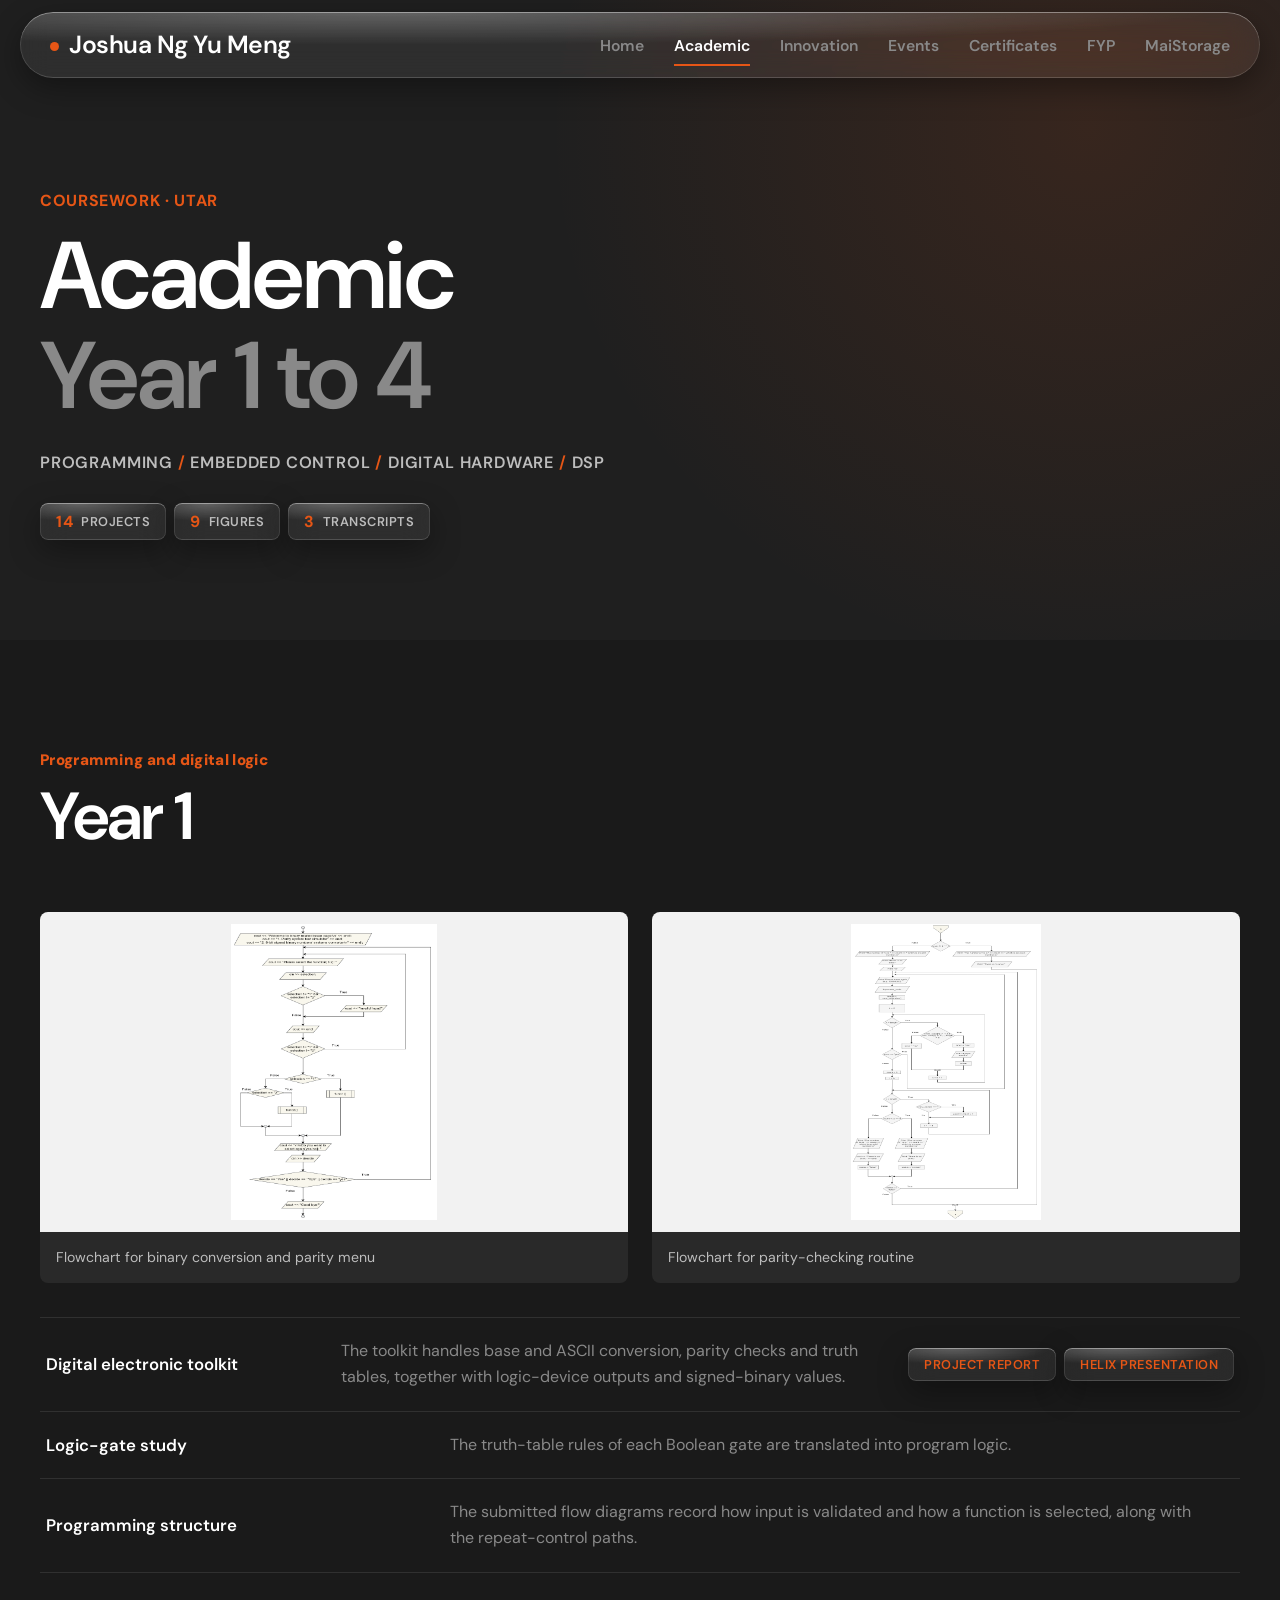
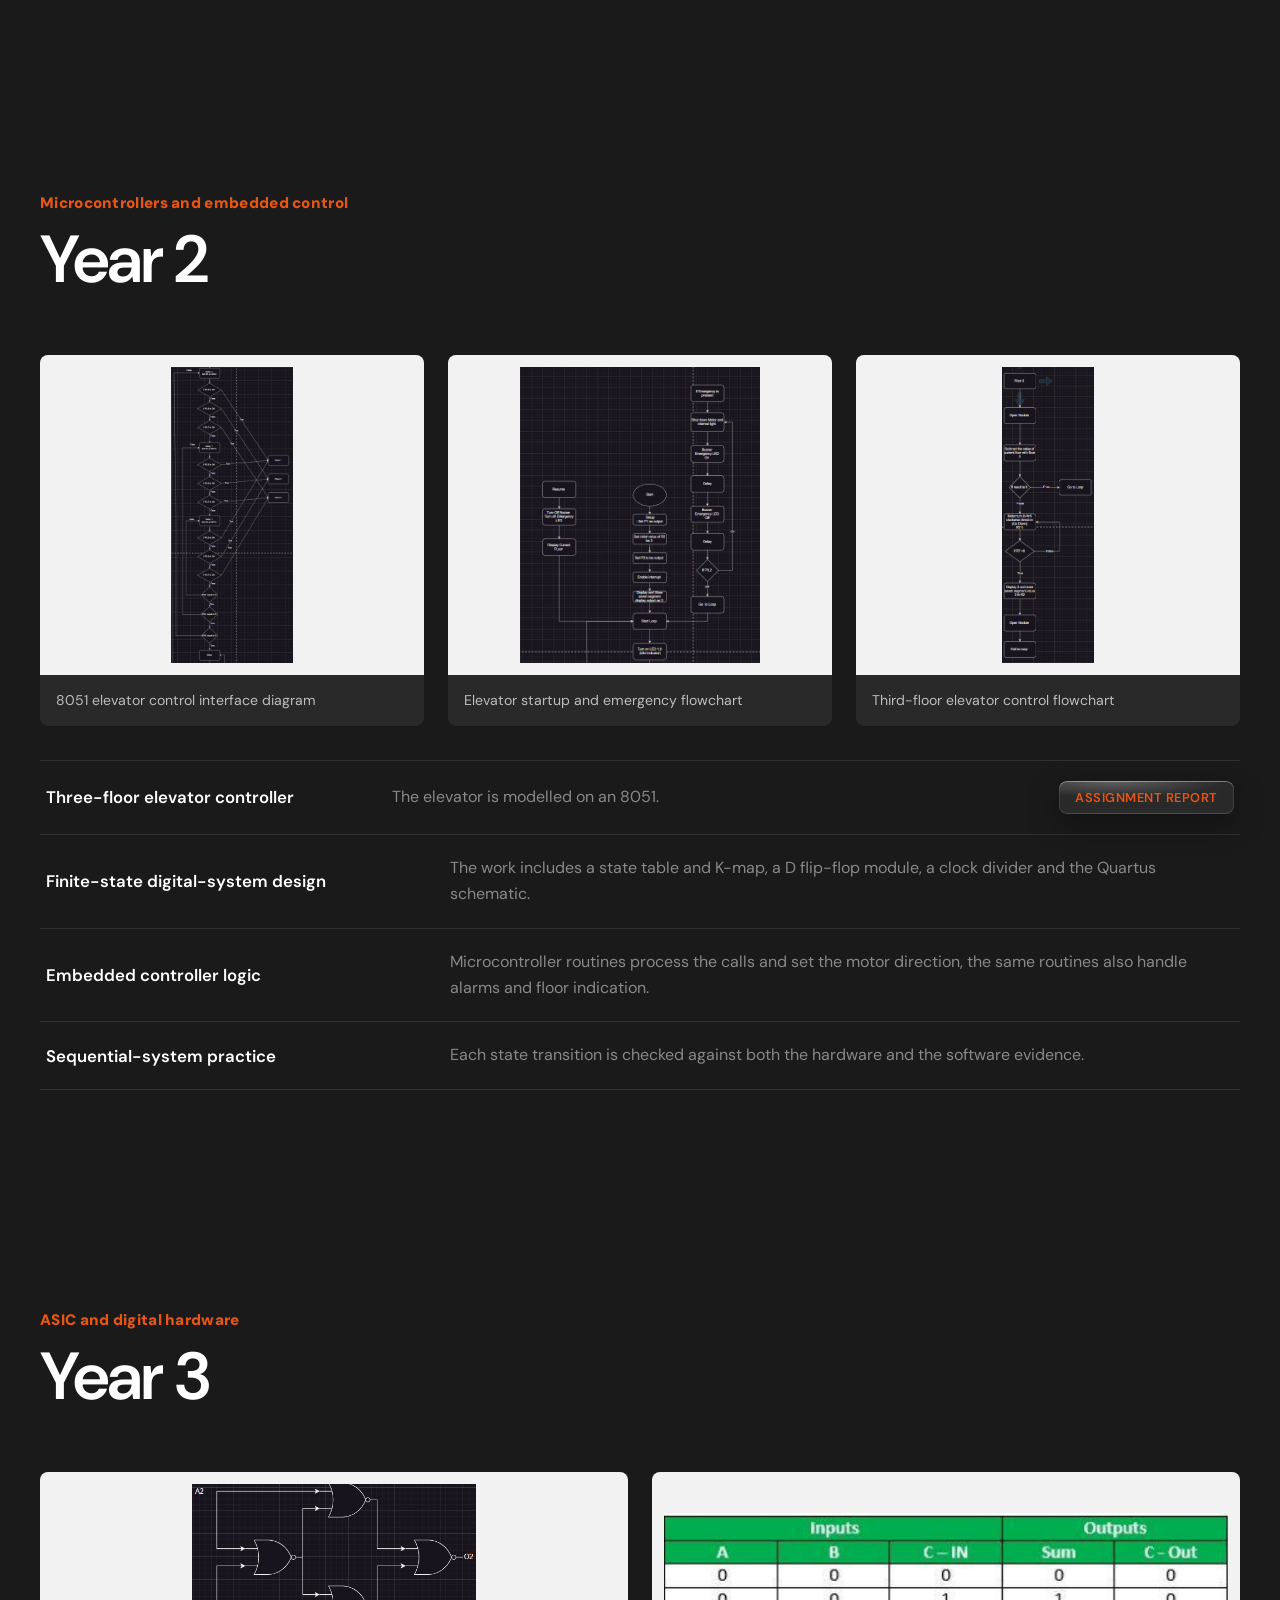
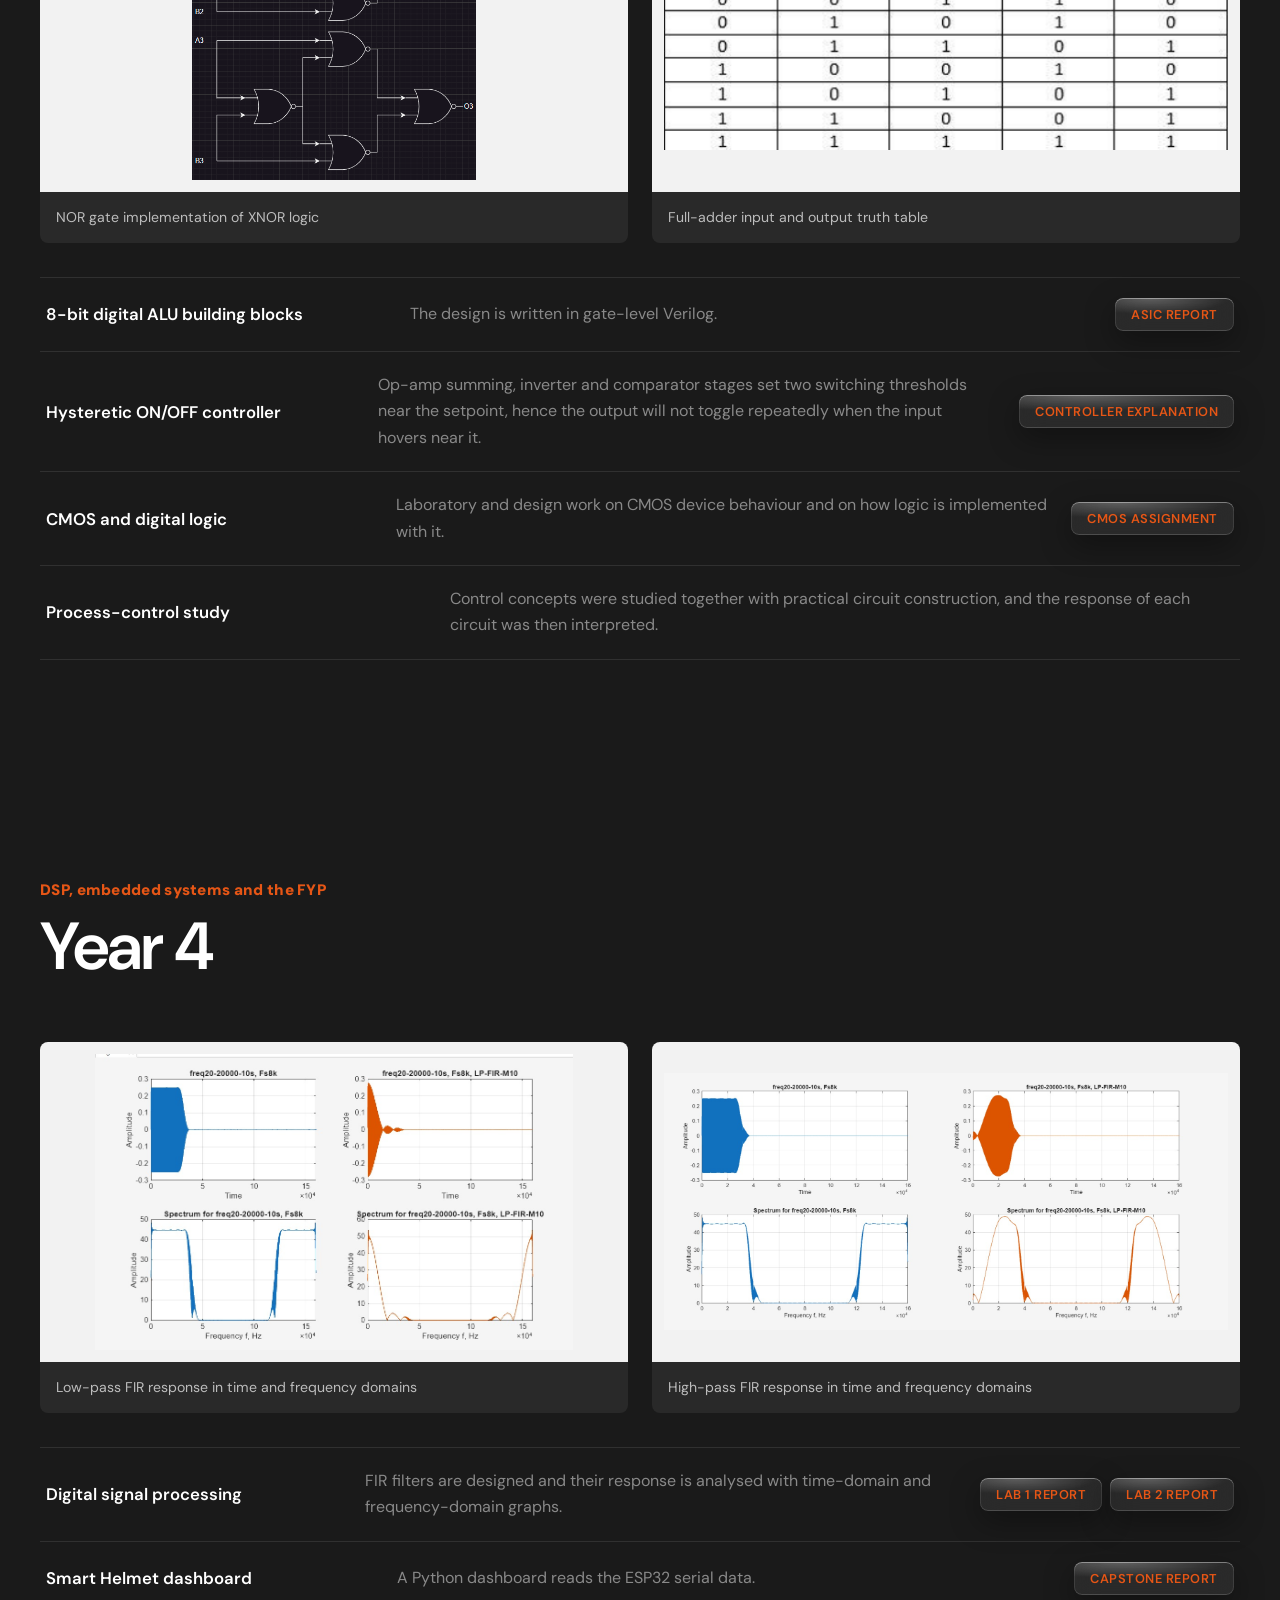
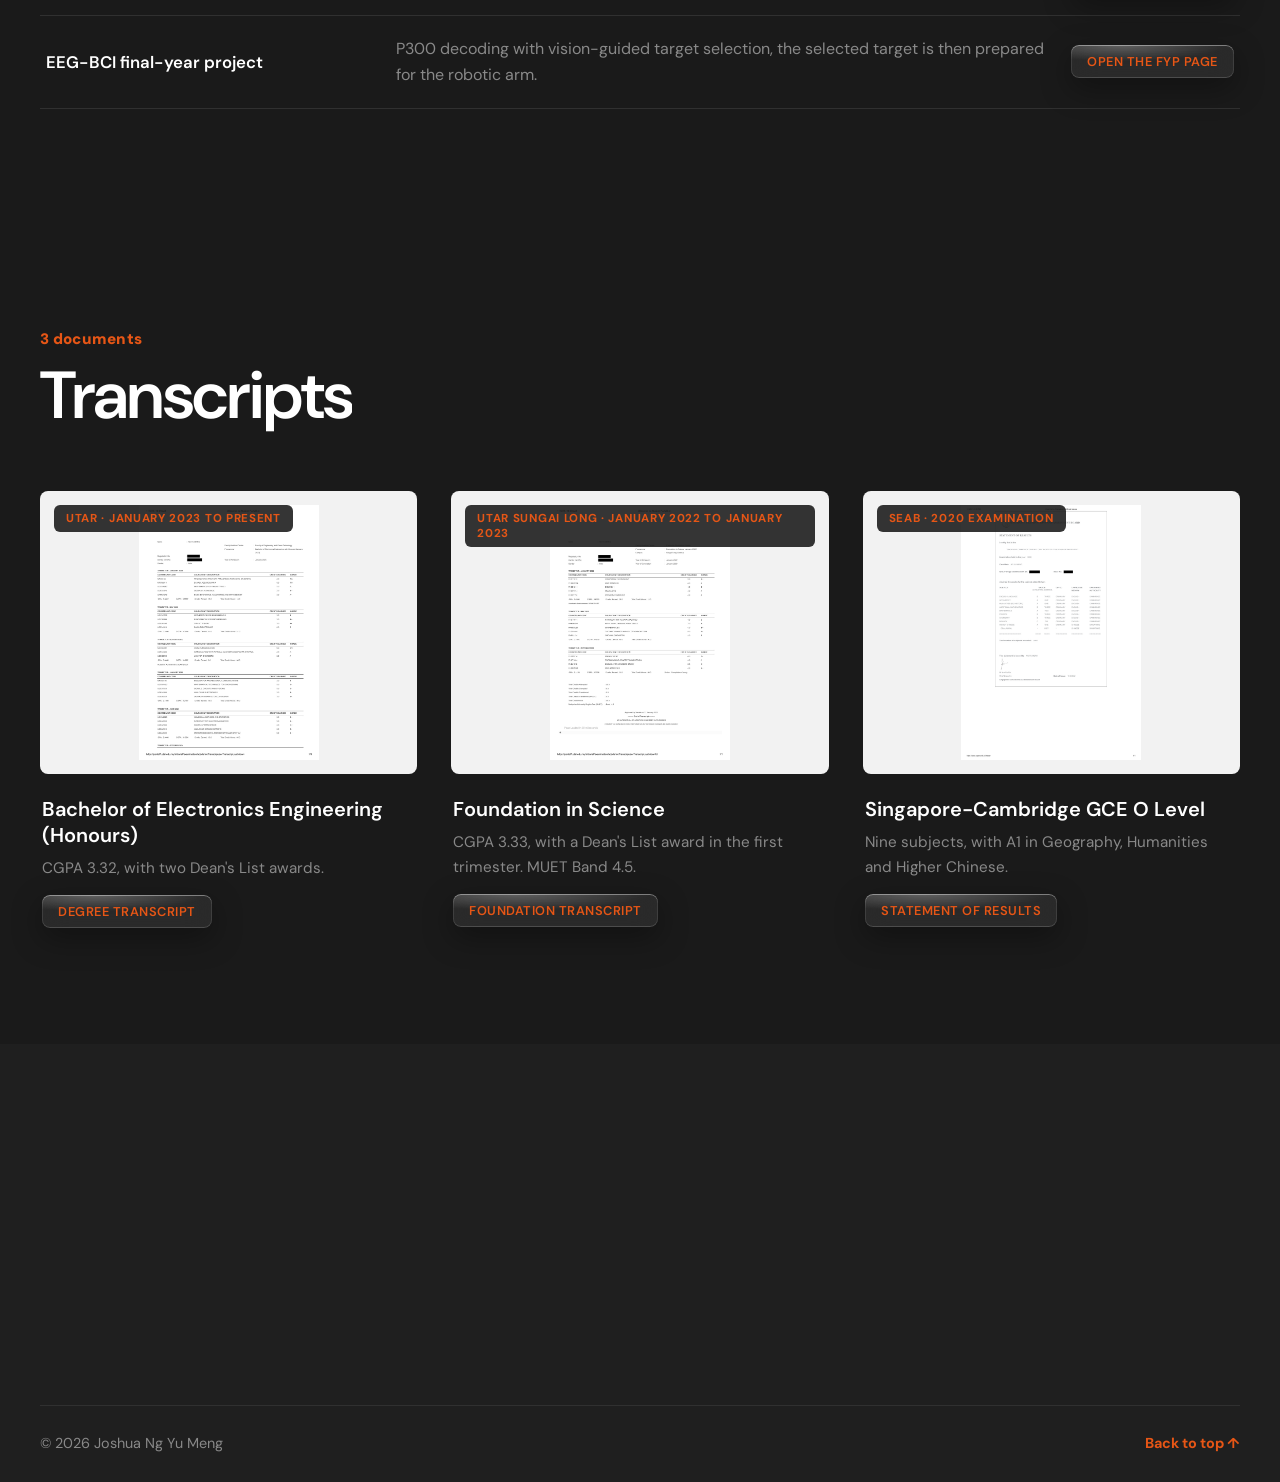
==== commit 75c3a236: "Redesign the site in the Persona style with glass, motion and a MaiStorage story - Persona layout ac" ====
--- a/academic.html
+++ b/academic.html
@@ -1,33 +1,41 @@
 <!doctype html>
-<html lang="en"><head><meta charset="utf-8"><meta name="viewport" content="width=device-width, initial-scale=1"><meta name="description" content="Coursework of Joshua Ng Yu Meng at UTAR, Year 1 to Year 4: programming, embedded control, digital hardware and DSP."><title>Academic work | Joshua Ng Yu Meng</title><link rel="preconnect" href="https://fonts.googleapis.com"><link rel="preconnect" href="https://fonts.gstatic.com" crossorigin><link rel="stylesheet" href="https://fonts.googleapis.com/css2?family=Courier+Prime:wght@400;700&display=swap"><link rel="stylesheet" href="home.css"></head>
+<html lang="en"><head><meta charset="utf-8"><meta name="viewport" content="width=device-width, initial-scale=1"><meta name="description" content="Coursework of Joshua Ng Yu Meng at UTAR, Year 1 to Year 4: programming, embedded control, digital hardware and DSP."><title>Academic work | Joshua Ng Yu Meng</title><link rel="preconnect" href="https://api.fontshare.com"><link rel="preconnect" href="https://fonts.googleapis.com"><link rel="preconnect" href="https://fonts.gstatic.com" crossorigin><link rel="stylesheet" href="https://api.fontshare.com/v2/css?f[]=clash-display@500,600,700&display=swap"><link rel="stylesheet" href="https://fonts.googleapis.com/css2?family=DM+Sans:ital,opsz,wght@0,9..40,400;0,9..40,500;0,9..40,700;1,9..40,400&family=Instrument+Serif:ital@0;1&display=swap"><link rel="stylesheet" href="home.css"></head>
 <body><div class="progress"></div><script>document.documentElement.classList.add('js')</script>
-<header class="top solid" id="top"><div class="wrap"><a class="brand" href="index.html"><i></i>Joshua Ng Yu Meng</a><nav class="nav" aria-label="Primary navigation"><a href="index.html#story">Story</a><a href="academic.html" aria-current="page">Academic</a><a href="innovation.html">Innovation</a><a href="events.html">Events</a><a href="certificates.html">Certificates</a><a href="fyp.html">FYP</a></nav></div></header>
+<header class="top solid" id="top"><div class="wrap"><a class="brand" href="index.html"><i></i>Joshua Ng Yu Meng</a><nav class="nav" aria-label="Primary navigation"><a href="index.html">Home</a><a href="academic.html" aria-current="page">Academic</a><a href="innovation.html">Innovation</a><a href="events.html">Events</a><a href="certificates.html">Certificates</a><a href="fyp.html">FYP</a><a href="maistorage.html">MaiStorage</a></nav><button class="menu-btn" aria-label="Open menu" aria-expanded="false"><svg class="ic" viewBox="0 0 24 24" fill="none" stroke="currentColor" stroke-width="2" stroke-linecap="round" aria-hidden="true"><path d="M4 6h16M4 12h16M4 18h16"/></svg></button></div></header>
 <main>
   <section class="phero"><div class="wrap"><p class="status hud"><b></b>Coursework · UTAR</p><h1>Academic<span>Year 1 to 4</span></h1><p class="tag">Programming <em>/</em> embedded control <em>/</em> digital hardware <em>/</em> DSP</p><div class="chips"><span><b>14</b>projects</span><span><b>9</b>figures</span><span><b>3</b>transcripts</span></div></div><div class="stripes"></div></section>
   <section class="block"><div class="wrap">
     <div class="head"><h2>Year 1</h2><span class="hud">Programming and digital logic</span></div>
-    <div class="gallery"><a href="assets/images/academic-y1-programming-menu-flow.png" target="_blank" rel="noreferrer"><img src="assets/images/academic-y1-programming-menu-flow.png" alt="Flowchart for binary conversion and parity menu" loading="lazy"><span>Flowchart for binary conversion and parity menu</span></a><a href="assets/images/academic-y1-parity-flow.png" target="_blank" rel="noreferrer"><img src="assets/images/academic-y1-parity-flow.png" alt="Flowchart for parity-checking routine" loading="lazy"><span>Flowchart for parity-checking routine</span></a></div>
+    <div class="gallery"><a href="assets/images/academic-y1-programming-menu-flow.png" target="_blank" rel="noreferrer" data-lb><img src="assets/images/academic-y1-programming-menu-flow.png" alt="Flowchart for binary conversion and parity menu" loading="lazy"><span>Flowchart for binary conversion and parity menu</span></a><a href="assets/images/academic-y1-parity-flow.png" target="_blank" rel="noreferrer" data-lb><img src="assets/images/academic-y1-parity-flow.png" alt="Flowchart for parity-checking routine" loading="lazy"><span>Flowchart for parity-checking routine</span></a></div>
     <ul class="rows"><li><h3>Digital electronic toolkit</h3><p>The toolkit handles base and ASCII conversion, parity checks and truth tables, together with logic-device outputs and signed-binary values.</p><div class="chips"><a href="assets/docs/y1-programming-report.pdf" target="_blank" rel="noreferrer">Project report</a><a href="assets/docs/y1-programming-slides.pdf" target="_blank" rel="noreferrer">Helix presentation</a></div></li><li><h3>Logic-gate study</h3><p>The truth-table rules of each Boolean gate are translated into program logic.</p></li><li><h3>Programming structure</h3><p>The submitted flow diagrams record how input is validated and how a function is selected, along with the repeat-control paths.</p></li></ul>
   </div></section>
   <section class="block"><div class="wrap">
     <div class="head"><h2>Year 2</h2><span class="hud">Microcontrollers and embedded control</span></div>
-    <div class="gallery"><a href="assets/images/academic-elevator-main.png" target="_blank" rel="noreferrer"><img src="assets/images/academic-elevator-main.png" alt="8051 elevator control interface diagram" loading="lazy"><span>8051 elevator control interface diagram</span></a><a href="assets/images/academic-y2-elevator-start-flow.png" target="_blank" rel="noreferrer"><img src="assets/images/academic-y2-elevator-start-flow.png" alt="Elevator startup and emergency flowchart" loading="lazy"><span>Elevator startup and emergency flowchart</span></a><a href="assets/images/academic-y2-elevator-floor3-flow.png" target="_blank" rel="noreferrer"><img src="assets/images/academic-y2-elevator-floor3-flow.png" alt="Third-floor elevator control flowchart" loading="lazy"><span>Third-floor elevator control flowchart</span></a></div>
+    <div class="gallery"><a href="assets/images/academic-elevator-main.png" target="_blank" rel="noreferrer" data-lb><img src="assets/images/academic-elevator-main.png" alt="8051 elevator control interface diagram" loading="lazy"><span>8051 elevator control interface diagram</span></a><a href="assets/images/academic-y2-elevator-start-flow.png" target="_blank" rel="noreferrer" data-lb><img src="assets/images/academic-y2-elevator-start-flow.png" alt="Elevator startup and emergency flowchart" loading="lazy"><span>Elevator startup and emergency flowchart</span></a><a href="assets/images/academic-y2-elevator-floor3-flow.png" target="_blank" rel="noreferrer" data-lb><img src="assets/images/academic-y2-elevator-floor3-flow.png" alt="Third-floor elevator control flowchart" loading="lazy"><span>Third-floor elevator control flowchart</span></a></div>
     <ul class="rows"><li><h3>Three-floor elevator controller</h3><p>The elevator is modelled on an 8051.</p><div class="chips"><a href="assets/docs/y2-elevator-report.pdf" target="_blank" rel="noreferrer">Assignment report</a></div></li><li><h3>Finite-state digital-system design</h3><p>The work includes a state table and K-map, a D flip-flop module, a clock divider and the Quartus schematic.</p></li><li><h3>Embedded controller logic</h3><p>Microcontroller routines process the calls and set the motor direction, the same routines also handle alarms and floor indication.</p></li><li><h3>Sequential-system practice</h3><p>Each state transition is checked against both the hardware and the software evidence.</p></li></ul>
   </div></section>
   <section class="block"><div class="wrap">
     <div class="head"><h2>Year 3</h2><span class="hud">ASIC and digital hardware</span></div>
-    <div class="gallery"><a href="assets/images/academic-y3-nor-xnor.png" target="_blank" rel="noreferrer"><img src="assets/images/academic-y3-nor-xnor.png" alt="NOR gate implementation of XNOR logic" loading="lazy"><span>NOR gate implementation of XNOR logic</span></a><a href="assets/images/academic-y3-adder-truth-table.png" target="_blank" rel="noreferrer"><img src="assets/images/academic-y3-adder-truth-table.png" alt="Full-adder input and output truth table" loading="lazy"><span>Full-adder input and output truth table</span></a></div>
+    <div class="gallery"><a href="assets/images/academic-y3-nor-xnor.png" target="_blank" rel="noreferrer" data-lb><img src="assets/images/academic-y3-nor-xnor.png" alt="NOR gate implementation of XNOR logic" loading="lazy"><span>NOR gate implementation of XNOR logic</span></a><a href="assets/images/academic-y3-adder-truth-table.png" target="_blank" rel="noreferrer" data-lb><img src="assets/images/academic-y3-adder-truth-table.png" alt="Full-adder input and output truth table" loading="lazy"><span>Full-adder input and output truth table</span></a></div>
     <ul class="rows"><li><h3>8-bit digital ALU building blocks</h3><p>The design is written in gate-level Verilog.</p><div class="chips"><a href="assets/docs/y3-asic-report.pdf" target="_blank" rel="noreferrer">ASIC report</a></div></li><li><h3>Hysteretic ON/OFF controller</h3><p>Op-amp summing, inverter and comparator stages set two switching thresholds near the setpoint, hence the output will not toggle repeatedly when the input hovers near it.</p><div class="chips"><a href="assets/docs/y3-onoff-controller.pdf" target="_blank" rel="noreferrer">Controller explanation</a></div></li><li><h3>CMOS and digital logic</h3><p>Laboratory and design work on CMOS device behaviour and on how logic is implemented with it.</p><div class="chips"><a href="assets/docs/y3-cmos-report.pdf" target="_blank" rel="noreferrer">CMOS assignment</a></div></li><li><h3>Process-control study</h3><p>Control concepts were studied together with practical circuit construction, and the response of each circuit was then interpreted.</p></li></ul>
   </div></section>
   <section class="block"><div class="wrap">
     <div class="head"><h2>Year 4</h2><span class="hud">DSP, embedded systems and the FYP</span></div>
-    <div class="gallery"><a href="assets/images/academic-y4-lowpass-response.jpeg" target="_blank" rel="noreferrer"><img src="assets/images/academic-y4-lowpass-response.jpeg" alt="Low-pass FIR response in time and frequency domains" loading="lazy"><span>Low-pass FIR response in time and frequency domains</span></a><a href="assets/images/academic-y4-highpass-response.jpeg" target="_blank" rel="noreferrer"><img src="assets/images/academic-y4-highpass-response.jpeg" alt="High-pass FIR response in time and frequency domains" loading="lazy"><span>High-pass FIR response in time and frequency domains</span></a></div>
+    <div class="gallery"><a href="assets/images/academic-y4-lowpass-response.jpeg" target="_blank" rel="noreferrer" data-lb><img src="assets/images/academic-y4-lowpass-response.jpeg" alt="Low-pass FIR response in time and frequency domains" loading="lazy"><span>Low-pass FIR response in time and frequency domains</span></a><a href="assets/images/academic-y4-highpass-response.jpeg" target="_blank" rel="noreferrer" data-lb><img src="assets/images/academic-y4-highpass-response.jpeg" alt="High-pass FIR response in time and frequency domains" loading="lazy"><span>High-pass FIR response in time and frequency domains</span></a></div>
     <ul class="rows"><li><h3>Digital signal processing</h3><p>FIR filters are designed and their response is analysed with time-domain and frequency-domain graphs.</p><div class="chips"><a href="assets/docs/y4-dsp-lab1.pdf" target="_blank" rel="noreferrer">Lab 1 report</a><a href="assets/docs/y4-dsp-lab2.pdf" target="_blank" rel="noreferrer">Lab 2 report</a></div></li><li><h3>Smart Helmet dashboard</h3><p>A Python dashboard reads the ESP32 serial data.</p><div class="chips"><a href="assets/docs/y4-smart-helmet-report.pdf" target="_blank" rel="noreferrer">Capstone report</a></div></li><li><h3>EEG-BCI final-year project</h3><p>P300 decoding with vision-guided target selection, the selected target is then prepared for the robotic arm.</p><div class="chips"><a href="fyp.html">Open the FYP page</a></div></li></ul>
   </div></section>
   <section class="block" id="transcripts"><div class="wrap">
     <div class="head"><h2>Transcripts</h2><span class="hud">3 documents</span></div>
-    <div class="cards"><article class="card"><div class="pic contain"><a href="assets/images/transcript-degree.jpg" target="_blank" rel="noreferrer" style="display:block;height:100%"><img src="assets/images/transcript-degree.jpg" alt="Bachelor of Electronics Engineering (Honours)" loading="lazy"></a><span class="yr">UTAR · January 2023 to present</span></div><div class="txt"><h3>Bachelor of Electronics Engineering (Honours)</h3><p class="desc" title="CGPA 3.32, with two Dean&#x27;s List awards.">CGPA 3.32, with two Dean&#x27;s List awards.</p><div class="chips"><a href="assets/docs/transcript-degree.pdf" target="_blank" rel="noreferrer">Degree transcript</a></div></div></article><article class="card"><div class="pic contain"><a href="assets/images/transcript-foundation.jpg" target="_blank" rel="noreferrer" style="display:block;height:100%"><img src="assets/images/transcript-foundation.jpg" alt="Foundation in Science" loading="lazy"></a><span class="yr">UTAR Sungai Long · January 2022 to January 2023</span></div><div class="txt"><h3>Foundation in Science</h3><p class="desc" title="CGPA 3.33, with a Dean&#x27;s List award in the first trimester. MUET Band 4.5.">CGPA 3.33, with a Dean&#x27;s List award in the first trimester. MUET Band 4.5.</p><div class="chips"><a href="assets/docs/transcript-foundation.pdf" target="_blank" rel="noreferrer">Foundation transcript</a></div></div></article><article class="card"><div class="pic contain"><a href="assets/images/results-o-level.jpg" target="_blank" rel="noreferrer" style="display:block;height:100%"><img src="assets/images/results-o-level.jpg" alt="Singapore-Cambridge GCE O Level" loading="lazy"></a><span class="yr">SEAB · 2020 examination</span></div><div class="txt"><h3>Singapore-Cambridge GCE O Level</h3><p class="desc" title="Nine subjects, with A1 in Geography, Humanities and Higher Chinese.">Nine subjects, with A1 in Geography, Humanities and Higher Chinese.</p><div class="chips"><a href="assets/docs/results-o-level.pdf" target="_blank" rel="noreferrer">Statement of results</a></div></div></article></div>
+    <div class="cards"><article class="card"><div class="pic contain"><a href="assets/images/transcript-degree.jpg" target="_blank" rel="noreferrer" data-lb style="display:block;height:100%"><img src="assets/images/transcript-degree.jpg" alt="Bachelor of Electronics Engineering (Honours)" loading="lazy"></a><span class="yr">UTAR · January 2023 to present</span></div><div class="txt"><h3>Bachelor of Electronics Engineering (Honours)</h3><p class="desc" title="CGPA 3.32, with two Dean&#x27;s List awards.">CGPA 3.32, with two Dean&#x27;s List awards.</p><div class="chips"><a href="assets/docs/transcript-degree.pdf" target="_blank" rel="noreferrer">Degree transcript</a></div></div></article><article class="card"><div class="pic contain"><a href="assets/images/transcript-foundation.jpg" target="_blank" rel="noreferrer" data-lb style="display:block;height:100%"><img src="assets/images/transcript-foundation.jpg" alt="Foundation in Science" loading="lazy"></a><span class="yr">UTAR Sungai Long · January 2022 to January 2023</span></div><div class="txt"><h3>Foundation in Science</h3><p class="desc" title="CGPA 3.33, with a Dean&#x27;s List award in the first trimester. MUET Band 4.5.">CGPA 3.33, with a Dean&#x27;s List award in the first trimester. MUET Band 4.5.</p><div class="chips"><a href="assets/docs/transcript-foundation.pdf" target="_blank" rel="noreferrer">Foundation transcript</a></div></div></article><article class="card"><div class="pic contain"><a href="assets/images/results-o-level.jpg" target="_blank" rel="noreferrer" data-lb style="display:block;height:100%"><img src="assets/images/results-o-level.jpg" alt="Singapore-Cambridge GCE O Level" loading="lazy"></a><span class="yr">SEAB · 2020 examination</span></div><div class="txt"><h3>Singapore-Cambridge GCE O Level</h3><p class="desc" title="Nine subjects, with A1 in Geography, Humanities and Higher Chinese.">Nine subjects, with A1 in Geography, Humanities and Higher Chinese.</p><div class="chips"><a href="assets/docs/results-o-level.pdf" target="_blank" rel="noreferrer">Statement of results</a></div></div></article></div>
   </div></section>
 </main>
-<footer><div class="wrap"><span class="hud">Joshua Ng Yu Meng · 2026</span><span><a href="mailto:yumeng3178@gmail.com">Email</a><a href="https://github.com/Joshua3178" target="_blank" rel="noreferrer">GitHub</a><a href="#top">Top</a></span></div></footer>
+<footer class="foot"><div class="wrap">
+  <div class="cols">
+    <div><a class="brand" href="index.html"><i></i>Joshua Ng Yu Meng</a><p style="margin:18px 0 22px;max-width:360px">Electronic Engineering at UTAR. EEG brain-computer interfaces, robotics and vision, debate and public speaking.</p><div class="social"><a href="https://github.com/Joshua3178" target="_blank" rel="noreferrer" aria-label="GitHub"><svg class="ic" aria-hidden="true" xmlns="http://www.w3.org/2000/svg" width="24" height="24" viewBox="0 0 24 24" fill="none" stroke="currentColor" stroke-width="2" stroke-linecap="round" stroke-linejoin="round" > <path d="M15 22v-4a4.8 4.8 0 0 0-1-3.5c3 0 6-2 6-5.5.08-1.25-.27-2.48-1-3.5.28-1.15.28-2.35 0-3.5 0 0-1 0-3 1.5-2.64-.5-5.36-.5-8 0C6 2 5 2 5 2c-.3 1.15-.3 2.35 0 3.5A5.403 5.403 0 0 0 4 9c0 3.5 3 5.5 6 5.5-.39.49-.68 1.05-.85 1.65-.17.6-.22 1.23-.15 1.85v4" /> <path d="M9 18c-4.51 2-5-2-7-2" /> </svg></a><a href="https://www.linkedin.com/in/joshua-ng-5a8638422" target="_blank" rel="noreferrer" aria-label="LinkedIn"><svg class="ic" aria-hidden="true" xmlns="http://www.w3.org/2000/svg" width="24" height="24" viewBox="0 0 24 24" fill="none" stroke="currentColor" stroke-width="2" stroke-linecap="round" stroke-linejoin="round" > <path d="M16 8a6 6 0 0 1 6 6v7h-4v-7a2 2 0 0 0-2-2 2 2 0 0 0-2 2v7h-4v-7a6 6 0 0 1 6-6z" /> <rect width="4" height="12" x="2" y="9" /> <circle cx="4" cy="4" r="2" /> </svg></a><a href="mailto:yumeng3178@gmail.com" aria-label="Email"><svg class="ic" aria-hidden="true" xmlns="http://www.w3.org/2000/svg" width="24" height="24" viewBox="0 0 24 24" fill="none" stroke="currentColor" stroke-width="2" stroke-linecap="round" stroke-linejoin="round" > <rect width="20" height="16" x="2" y="4" rx="2" /> <path d="m22 7-8.97 5.7a1.94 1.94 0 0 1-2.06 0L2 7" /> </svg></a><a href="https://youtu.be/0LwCP-skTLY?si=Z0L5x6rH1_snY8cT" target="_blank" rel="noreferrer" aria-label="TEDx talk on YouTube"><svg class="ic" aria-hidden="true" xmlns="http://www.w3.org/2000/svg" width="24" height="24" viewBox="0 0 24 24" fill="none" stroke="currentColor" stroke-width="2" stroke-linecap="round" stroke-linejoin="round" > <path d="M2.5 17a24.12 24.12 0 0 1 0-10 2 2 0 0 1 1.4-1.4 49.56 49.56 0 0 1 16.2 0A2 2 0 0 1 21.5 7a24.12 24.12 0 0 1 0 10 2 2 0 0 1-1.4 1.4 49.55 49.55 0 0 1-16.2 0A2 2 0 0 1 2.5 17" /> <path d="m10 15 5-3-5-3z" /> </svg></a></div></div>
+    <div><h4>Pages</h4><ul><li><a href="index.html">Home</a></li><li><a href="academic.html">Academic</a></li><li><a href="innovation.html">Innovation</a></li><li><a href="events.html">Events</a></li><li><a href="certificates.html">Certificates</a></li></ul></div>
+    <div><h4>Projects</h4><ul><li><a href="fyp.html">EEG-BCI robot arm</a></li><li><a href="maistorage.html">MaiStorage collaboration</a></li><li><a href="innovation.html#demiurge">Demiurge</a></li><li><a href="https://youtu.be/0LwCP-skTLY?si=Z0L5x6rH1_snY8cT" target="_blank" rel="noreferrer">TEDx talk</a></li></ul></div>
+    <div><h4>Contact</h4><ul><li><a href="mailto:yumeng3178@gmail.com">yumeng3178@gmail.com</a></li><li><a href="https://github.com/Joshua3178" target="_blank" rel="noreferrer">GitHub</a></li><li><a href="https://www.linkedin.com/in/joshua-ng-5a8638422" target="_blank" rel="noreferrer">LinkedIn</a></li></ul></div>
+  </div>
+  <div class="base"><span>© 2026 Joshua Ng Yu Meng</span><a href="#top" style="color:var(--orange);text-decoration:none;font-weight:700">Back to top ↑</a></div>
+</div></footer>
 <script src="site.js"></script></body></html>
--- a/home.css
+++ b/home.css
@@ -1,244 +1,409 @@
-/* Homepage only. Yellow on black, angled frames, after the Cyberpunk 2077 corporate screens. */
+/* Site theme, modelled on the Blocksy "Persona" starter site: charcoal, one orange accent, heavy system type. */
 :root{
-  --bg:#09090a; --panel:#121214; --panel2:#18181b; --line:#26262a;
-  --text:#c8c8c8; --dim:#86868c; --white:#f4f4f4;
-  --y:#fcee0a;
-  --type:"Courier Prime","Courier New",monospace; --body:Verdana,Geneva,sans-serif;
-  --cut:polygon(0 0,calc(100% - 16px) 0,100% 16px,100% 100%,16px 100%,0 calc(100% - 16px));
+  --orange:#e65616; --orange-2:#d1310a;
+  --grey:#898989; --light:#bdbdbd; --white:#ffffff;
+  --p5:#303030; --p6:#292929; --p7:#1a1a1a; --p8:#1f1f1f;
+  --font:"DM Sans",-apple-system,BlinkMacSystemFont,"Segoe UI",Roboto,Helvetica,Arial,sans-serif;--display:"Clash Display","DM Sans",-apple-system,"Segoe UI",sans-serif;--serif:"Instrument Serif",Georgia,"Times New Roman",serif;
+  --mono:ui-monospace,SFMono-Regular,Consolas,"Liberation Mono",monospace;
+  --radius:8px; --ease:cubic-bezier(.2,.7,.2,1);
 }
 *{box-sizing:border-box}
-html{scroll-behavior:smooth;scroll-padding-top:80px}
-body{margin:0;background:var(--bg);color:var(--text);font:15px/1.65 var(--body);overflow-x:hidden}
-a{color:var(--y)}
+html{scroll-behavior:smooth;scroll-padding-top:90px}
+body{margin:0;background:var(--p7);color:var(--grey);font:16px/1.65 var(--font);overflow-x:hidden}
+a{color:var(--orange)}
 img{display:block;max-width:100%}
-.wrap{max-width:1200px;margin:0 auto;padding:0 28px}
-.hud{font:700 .78rem var(--type);letter-spacing:.18em;text-transform:uppercase}
-
-/* Header */
-.top{position:fixed;inset:0 0 auto;z-index:20;transition:background .3s,box-shadow .3s}
-.top.solid{background:rgba(9,9,10,.92);box-shadow:0 1px 0 var(--line);backdrop-filter:blur(8px)}
-.top .wrap{display:flex;align-items:center;justify-content:space-between;gap:20px;height:64px}
-.brand{display:flex;align-items:center;gap:10px;color:var(--white);text-decoration:none;font:700 1rem var(--type);letter-spacing:.14em;text-transform:uppercase}
-.brand i{width:12px;height:12px;background:var(--y);clip-path:polygon(0 0,100% 0,100% 60%,60% 100%,0 100%)}
-.nav{display:flex;gap:24px}
-.nav a{position:relative;color:var(--white);text-decoration:none;font:700 .8rem var(--type);letter-spacing:.12em;text-transform:uppercase;padding:4px 0}
-.nav a:after{content:"";position:absolute;left:0;bottom:-2px;height:2px;width:100%;background:var(--y);transform:scaleX(0);transform-origin:left;transition:transform .25s}
-.nav a:hover{color:var(--y)}.nav a:hover:after{transform:none}
-
-/* Hero */
-.hero{position:relative;min-height:92vh;display:flex;align-items:center;padding:110px 0 90px;overflow:hidden;
-  background:radial-gradient(circle at 78% 40%,rgba(252,238,10,.10),transparent 42%),
-  linear-gradient(rgba(255,255,255,.035) 1px,transparent 1px) 0 0/48px 48px,
-  linear-gradient(90deg,rgba(255,255,255,.035) 1px,transparent 1px) 0 0/48px 48px,var(--bg)}
-.hero .wrap{display:grid;grid-template-columns:1.15fr .85fr;gap:60px;align-items:center;width:100%}
-.status{display:inline-flex;align-items:center;gap:10px;color:var(--y);margin-bottom:22px}
-.status b{width:8px;height:8px;background:var(--y);animation:pulse 1.6s infinite}
-.name{position:relative;margin:0 0 20px;color:var(--white);font:700 clamp(2.6rem,6.2vw,5.6rem)/.95 var(--type);text-transform:uppercase;letter-spacing:-.01em}
-.name span{display:block;color:var(--y)}
-.tag{color:var(--dim);margin:0 0 34px;font:1.05rem var(--type)}
-.tag em{font-style:normal;color:var(--white)}
-.btns{display:flex;flex-wrap:wrap;gap:14px}
-.btn{display:inline-flex;align-items:center;gap:10px;padding:14px 26px;text-decoration:none;font:700 .85rem var(--type);letter-spacing:.14em;text-transform:uppercase;clip-path:var(--cut);transition:transform .2s,background .2s,color .2s}
-.btn.main{background:var(--y);color:#000}
-.btn.alt{background:var(--panel2);color:var(--white);box-shadow:inset 0 0 0 1px var(--line)}
-.btn:hover{transform:translateX(4px)}.btn.alt:hover{color:var(--y)}
-.frame{position:relative;padding:3px;background:var(--y);clip-path:var(--cut)}
-.frame img{width:100%;aspect-ratio:4/4.4;object-fit:cover;clip-path:var(--cut);filter:contrast(1.05)}
-.frame:after{content:"";position:absolute;left:3px;right:3px;height:30%;top:-30%;background:linear-gradient(transparent,rgba(252,238,10,.22),transparent);animation:scan 4.5s linear infinite}
-.frame-tag{display:flex;justify-content:space-between;margin-top:12px;color:var(--dim)}
-.stripes{position:absolute;left:0;right:0;bottom:0;height:16px;background:repeating-linear-gradient(-45deg,var(--y) 0 16px,#000 16px 32px);background-size:45px 45px;animation:tape 2.5s linear infinite;opacity:.9}
-
-/* Ticker */
-.ticker{background:var(--y);color:#000;overflow:hidden;white-space:nowrap;border-top:2px solid #000}
-.ticker div{display:inline-block;padding:12px 0;font:700 1rem var(--type);letter-spacing:.2em;text-transform:uppercase;animation:roll 32s linear infinite}
-.ticker span{margin:0 26px}
-
-/* Sections */
-section.block{padding:100px 0 30px}
-.head{display:flex;align-items:end;justify-content:space-between;gap:20px;margin-bottom:34px;border-bottom:1px solid var(--line);padding-bottom:16px}
-.head h2{margin:0;color:var(--white);font:700 clamp(2rem,4vw,3.2rem)/1 var(--type);text-transform:uppercase}
-.head .hud{color:var(--y)}
-
-/* Story cards */
-.cards{display:grid;grid-template-columns:repeat(4,1fr);gap:18px}
-.card{position:relative;background:var(--panel);clip-path:var(--cut);display:flex;flex-direction:column;transition:transform .3s,background .3s}
-.card .pic{position:relative;overflow:hidden;aspect-ratio:4/3;background:var(--panel2)}
-.card .pic img{width:100%;height:100%;object-fit:cover;filter:grayscale(.55) contrast(1.05);transition:transform .6s,filter .4s}
-.card .pic.type{display:grid;place-items:center;background:repeating-linear-gradient(-45deg,transparent 0 14px,rgba(252,238,10,.05) 14px 28px),var(--panel2)}
-.card .pic.type b{font:700 4.4rem var(--type);color:transparent;-webkit-text-stroke:2px var(--y)}
-.card .yr{position:absolute;left:12px;top:12px;background:var(--y);color:#000;padding:3px 9px;font:700 .72rem var(--type);letter-spacing:.12em}
-.card .txt{padding:16px 18px 22px}
-.card h3{margin:0 0 6px;color:var(--white);font:700 1.05rem var(--type);text-transform:uppercase;letter-spacing:.06em}
-.card p{margin:0;color:var(--dim);font-size:.88rem}
-.card:hover{transform:translateY(-6px);background:var(--panel2)}
-.card:hover .pic img{transform:scale(1.07);filter:none}
-.card:hover h3{color:var(--y)}
-
-/* Moving photo strip */
-.strip{margin-top:70px;overflow:hidden;border-top:1px solid var(--line);border-bottom:1px solid var(--line);padding:18px 0}
-.strip div{display:flex;gap:16px;width:max-content;animation:roll 60s linear infinite}
-.strip:hover div{animation-play-state:paused}
-.strip img{height:210px;width:auto;clip-path:var(--cut);filter:grayscale(.4);transition:filter .3s}
-.strip img:hover{filter:none}
-
-/* Timeline */
-.line{position:relative;display:grid;grid-template-columns:repeat(9,1fr);gap:10px}
-.line:before{content:"";position:absolute;left:0;right:0;top:34px;height:2px;background:var(--line)}
-.line li{list-style:none;position:relative;padding-top:56px}
-.line li:before{content:"";position:absolute;left:0;top:28px;width:14px;height:14px;background:var(--bg);border:2px solid var(--dim);transform:rotate(45deg);transition:background .4s,border-color .4s,box-shadow .4s}
-.line li.in:before{background:var(--y);border-color:var(--y);box-shadow:0 0 14px var(--y)}
-.line b{display:block;color:var(--y);font:700 1.25rem var(--type);margin-bottom:4px}
-.line span{color:var(--dim);font-size:.82rem;line-height:1.45;display:block}
-.line ul,.line{margin:0;padding:0}
-
-/* Page tiles and code */
-.tiles{display:grid;grid-template-columns:repeat(5,1fr);gap:16px}
-.tile{display:block;text-decoration:none;background:var(--panel);clip-path:var(--cut);transition:transform .3s}
-.tile img{width:100%;aspect-ratio:16/11;object-fit:cover;object-position:top;filter:grayscale(.6);transition:filter .4s}
-.tile span{display:block;padding:12px 14px 16px;color:var(--white);font:700 .9rem var(--type);letter-spacing:.08em}
-.tile:hover{transform:translateY(-5px)}.tile:hover img{filter:none}.tile:hover span{color:var(--y)}
-.code{margin:0;padding:0;list-style:none;border-top:1px solid var(--line)}
-.code a{display:flex;justify-content:space-between;gap:20px;padding:18px 6px;border-bottom:1px solid var(--line);text-decoration:none;color:var(--white);font:700 1rem var(--type);transition:padding .25s,color .25s}
-.code a small{color:var(--dim);font:.85rem var(--body);text-align:right}
-.code a:hover{padding-left:16px;color:var(--y)}
-
-footer{margin-top:100px;border-top:1px solid var(--line)}
-footer .wrap{display:flex;justify-content:space-between;align-items:center;gap:20px;padding:26px 28px 34px;color:var(--dim)}
-footer a{color:var(--white);text-decoration:none;margin-left:22px}footer a:hover{color:var(--y)}
-
-/* Scroll reveal */
-.js .rv{opacity:0;transform:translateY(26px);transition:opacity .7s ease,transform .7s ease;transition-delay:calc(var(--i,0) * 90ms)}
-.js .rv.in{opacity:1;transform:none}
-
-@keyframes pulse{50%{opacity:.25}}
-@keyframes scan{to{top:100%}}
-@keyframes tape{to{background-position:45px 0}}
-@keyframes roll{to{transform:translateX(-50%)}}
-
-/* ---------- more motion ---------- */
-.progress{position:fixed;left:0;top:0;height:3px;width:100%;background:var(--y);transform:scaleX(0);transform-origin:left;z-index:30}
-/* hero: drifting grid, cursor glow, load sequence */
-.hero{background-position:0 0,0 0,0 0;animation:grid 30s linear infinite}
-.hero:before{content:"";position:absolute;inset:0;pointer-events:none;background:radial-gradient(420px circle at var(--mx,70%) var(--my,40%),rgba(252,238,10,.10),transparent 60%);transition:background .1s}
-.js .ld{opacity:0;transform:translateY(18px);animation:up .7s ease forwards;animation-delay:var(--d,0s)}
-.name .typed:after{content:"";display:inline-block;width:.5em;height:.82em;margin-left:6px;vertical-align:-.05em;background:var(--y);animation:blink 1s steps(1) infinite}
-.name .typed.done:after{display:none}
-.js .frame{clip-path:polygon(0 0,calc(100% - 16px) 0,100% 0,100% 0,0 0,0 0);animation:wipe 1s cubic-bezier(.7,0,.2,1) .5s forwards}
-.hero .wrap{position:relative;z-index:1}
-.frame-wrap{perspective:900px}
-.frame{transition:transform .25s ease-out;transform-style:preserve-3d}
-/* buttons: light sweep */
-.btn{position:relative;overflow:hidden}
-.btn:before{content:"";position:absolute;top:0;bottom:0;left:-60%;width:40%;background:linear-gradient(90deg,transparent,rgba(255,255,255,.45),transparent);transform:skewX(-20deg);transition:left .5s}
-.btn:hover:before{left:120%}
-/* numbers band */
-.nums{display:grid;grid-template-columns:repeat(4,1fr);border-bottom:1px solid var(--line)}
-.nums div{padding:34px 28px;border-right:1px solid var(--line);text-align:center}
-.nums div:last-child{border-right:0}
-.nums b{display:block;color:var(--y);font:700 clamp(2.2rem,4.6vw,3.6rem)/1 var(--type)}
-.nums span{color:var(--dim);font:700 .75rem var(--type);letter-spacing:.18em;text-transform:uppercase}
-/* section heads draw their underline */
-.head{position:relative;border-bottom-color:transparent}
-.head:after{content:"";position:absolute;left:0;bottom:-1px;height:2px;width:100%;background:linear-gradient(90deg,var(--y) 0 18%,var(--line) 18%);transform:scaleX(0);transform-origin:left;transition:transform 1s cubic-bezier(.7,0,.2,1)}
-.head.in:after{transform:none}
-/* card photos: yellow shutter slides away */
-.card .pic:after{content:"";position:absolute;inset:0;background:var(--y);transform-origin:right;transform:scaleX(0);pointer-events:none}
-.js .card.rv:not(.in) .pic:after{transform:none}
-.card.in .pic:after{transition:transform .7s cubic-bezier(.7,0,.2,1);transition-delay:calc(var(--i,0) * 90ms + .15s)}
-.card .yr{z-index:2}
-/* timeline fills */
-.line:after{content:"";position:absolute;left:0;top:34px;height:2px;width:100%;background:var(--y);transform:scaleX(0);transform-origin:left;transition:transform 1.8s ease}
-.line.in:after{transform:none}
-.line li{z-index:1}
-.tile{transform-style:preserve-3d}
-@keyframes up{to{opacity:1;transform:none}}
-@keyframes wipe{to{clip-path:polygon(0 0,calc(100% - 16px) 0,100% 16px,100% 100%,16px 100%,0 calc(100% - 16px))}}
-@keyframes grid{to{background-position:0 0,48px 48px,48px 48px}}
-@keyframes blink{50%{opacity:0}}
-@media(max-width:1000px){.line:after{left:6px;top:0;width:2px;height:100%;transform:scaleY(0);transform-origin:top}.line.in:after{transform:none}}
-@media(max-width:620px){.nums{grid-template-columns:1fr 1fr}.nums div:nth-child(2){border-right:0}.nums div{padding:22px 10px;border-bottom:1px solid var(--line)}}
-
-
-@media(max-width:1000px){
-  .nav{gap:14px}.nav a{font-size:.72rem}
-  .hero .wrap{grid-template-columns:1fr;gap:40px}.frame{max-width:380px}
-  .cards{grid-template-columns:repeat(2,1fr)}
-  .tiles{grid-template-columns:repeat(3,1fr)}
-  .line{grid-template-columns:1fr;gap:0}.line:before{left:6px;right:auto;top:0;bottom:0;width:2px;height:auto}
-  .line li{padding:0 0 22px 34px}.line li:before{top:5px}
-}
-@media(max-width:620px){
-  .top .wrap{height:auto;flex-direction:column;align-items:flex-start;gap:6px;padding-top:10px;padding-bottom:10px}
-  .nav{flex-wrap:wrap;gap:4px 14px}
-  .hero{padding-top:130px;min-height:auto}
-  .cards{grid-template-columns:1fr 1fr;gap:12px}.card .txt{padding:12px}.card h3{font-size:.85rem}.card p{font-size:.78rem}
-  .card .pic.type b{font-size:3rem}
-  .tiles{grid-template-columns:1fr 1fr}
-  .strip img{height:150px}
-  .code a{flex-direction:column;gap:4px}.code a small{text-align:left}
-  footer .wrap{flex-direction:column;align-items:flex-start}footer a{margin:0 18px 0 0}
-}
-
-/* ---------- inner pages built on this stylesheet ---------- */
-.nav a[aria-current]{color:var(--y)}.nav a[aria-current]:after{transform:none}
-.top.solid{background:rgba(9,9,10,.92)}
-.phero{position:relative;overflow:hidden;padding:130px 0 80px;background:radial-gradient(circle at 80% 30%,rgba(252,238,10,.09),transparent 42%),linear-gradient(rgba(255,255,255,.035) 1px,transparent 1px) 0 0/48px 48px,linear-gradient(90deg,rgba(255,255,255,.035) 1px,transparent 1px) 0 0/48px 48px,var(--bg);animation:grid 30s linear infinite}
-.phero h1{margin:0 0 16px;color:var(--white);font:700 clamp(2.6rem,6.4vw,5.4rem)/.95 var(--type);text-transform:uppercase}
-.phero h1 span{display:block;color:var(--y)}
-.phero .tag{margin-bottom:26px}
-.chips{display:flex;flex-wrap:wrap;gap:10px}
-.chips span,.chips a{display:inline-flex;align-items:center;gap:8px;padding:7px 14px;background:var(--panel2);color:var(--white);clip-path:var(--cut);font:700 .74rem var(--type);letter-spacing:.12em;text-transform:uppercase;text-decoration:none}
-.chips b{color:var(--y);font-size:1rem}
-.chips a{background:transparent;box-shadow:inset 0 0 0 1px var(--line);color:var(--y);padding:5px 10px;font-size:.68rem}
-.chips a:hover{background:var(--y);color:#000}
-.card .desc{margin:0;color:var(--dim);font-size:.86rem;display:-webkit-box;-webkit-line-clamp:2;-webkit-box-orient:vertical;overflow:hidden}
-.card .chips{margin-top:12px;gap:6px}
-.card .pic.contain{background:#0e0e10}
-.card .pic.contain img{object-fit:contain;padding:10px;filter:none}
-.card .pic.type b{font-size:3.2rem}
+h1,h2,h3,h4,h5,h6{color:var(--white);font-family:var(--font);margin:0}
+.wrap{max-width:1290px;margin:0 auto;padding:0 40px}
+.hud{font:900 .95rem var(--font);color:var(--orange);letter-spacing:.02em}
+svg.ic{width:24px;height:24px;flex:none}
+
+/* ---------- header ---------- */
+.top{position:fixed;inset:0 0 auto;z-index:50;transition:background .35s,box-shadow .35s,height .35s}
+.top.solid,.top.scrolled{background:rgba(26,26,26,.96);box-shadow:0 1px 0 rgba(255,255,255,.06);backdrop-filter:blur(8px)}
+.top .wrap{display:flex;align-items:center;justify-content:space-between;gap:30px;height:96px;transition:height .35s}
+.top.scrolled .wrap{height:72px}
+.brand{color:var(--white);text-decoration:none;font:800 1.55rem/1 var(--font);letter-spacing:-.02em;white-space:nowrap}
+.brand i{display:inline-block;width:9px;height:9px;border-radius:50%;background:var(--orange);margin-right:10px;vertical-align:middle}
+.nav{display:flex;gap:30px;align-items:center}
+.nav a{position:relative;color:var(--grey);text-decoration:none;font:600 .98rem var(--font);padding:10px 0;transition:color .25s}
+.nav a:after{content:"";position:absolute;left:0;right:0;bottom:0;height:2px;background:var(--orange);transform:scaleX(0);transition:transform .3s var(--ease)}
+.nav a:hover,.nav a[aria-current]{color:var(--white)}
+.nav a:hover:after,.nav a[aria-current]:after{transform:none}
+.menu-btn{display:none;background:none;border:0;color:var(--white);padding:6px;cursor:pointer}
+
+/* ---------- buttons, chips ---------- */
+.btn{display:inline-flex;align-items:center;gap:10px;padding:14px 30px;border-radius:var(--radius);background:var(--p6);color:var(--orange);text-decoration:none;font:600 .95rem var(--font);text-transform:uppercase;letter-spacing:.03em;transition:background .25s,color .25s,transform .25s}
+.btn:hover{background:var(--orange);color:var(--white);transform:translateY(-2px)}
+.btn.solid{background:var(--orange);color:var(--white)}
+.btn.solid:hover{background:var(--orange-2)}
+.chips{display:flex;flex-wrap:wrap;gap:8px}
+.chips span,.chips a{display:inline-flex;align-items:center;gap:8px;padding:8px 16px;border-radius:var(--radius);background:var(--p6);color:var(--light);font:600 .8rem var(--font);text-transform:uppercase;letter-spacing:.04em;text-decoration:none}
+.chips b{color:var(--orange);font-size:1rem}
+.chips a{color:var(--orange);transition:background .25s,color .25s}
+.chips a:hover{background:var(--orange);color:var(--white)}
+
+/* ---------- homepage hero ---------- */
+.hero{position:relative;min-height:100vh;display:flex;align-items:center;padding:140px 0 110px;overflow:hidden;background:var(--p7)}
+.hero-bg{position:absolute;inset:0;background-size:cover;background-position:72% 30%;filter:grayscale(1) contrast(1.05);opacity:.38;transform:scale(1.06);animation:heroZoom 14s var(--ease) forwards}
+.hero:after{content:"";position:absolute;inset:0;background:linear-gradient(90deg,var(--p7) 0%,rgba(26,26,26,.88) 38%,rgba(26,26,26,.35) 75%,rgba(26,26,26,.6) 100%),linear-gradient(0deg,var(--p7) 0%,transparent 30%)}
+.hero .wrap{position:relative;z-index:2;width:100%}
+.hello{color:var(--orange);font:700 1.15rem var(--font);text-transform:uppercase;letter-spacing:.02em;margin:0 0 18px}
+.name{font:800 clamp(3.4rem,9.6vw,8.75rem)/.98 var(--font);letter-spacing:-.035em;margin:0 0 26px}
+.name span{display:block}
+.role{color:var(--light);font:600 1.05rem var(--font);text-transform:uppercase;letter-spacing:.06em;margin:0 0 40px}
+.social{display:flex;gap:18px;flex-wrap:wrap}
+.social a{width:62px;height:62px;border-radius:50%;background:var(--p5);color:var(--orange);display:grid;place-items:center;transition:background .25s,color .25s,transform .25s}
+.social a:hover{background:var(--orange);color:var(--white);transform:translateY(-3px)}
+.js .hero .ld{opacity:0;transform:translateY(30px);animation:up .9s var(--ease) forwards;animation-delay:var(--d,0s)}
+
+/* ---------- sections ---------- */
+section.block{padding:110px 0}
+section.block.alt{background:var(--p8)}
+.head{display:flex;align-items:flex-end;justify-content:space-between;gap:24px;flex-wrap:wrap;margin-bottom:56px}
+.head h2,.sec-title{font:800 clamp(2.4rem,5.2vw,4.4rem)/1.05 var(--font);letter-spacing:-.025em}
+.head .hud{order:-1;width:100%;margin-bottom:-12px}
+.head .btn{margin-left:auto}
+.lead{color:var(--light);font-size:1.1rem;max-width:720px;margin:0}
+
+/* services */
+.svc{display:grid;grid-template-columns:repeat(3,minmax(0,1fr));gap:50px}
+.svc .ico{width:64px;height:64px;border-radius:16px;background:linear-gradient(135deg,var(--orange),var(--orange-2));color:var(--white);display:grid;place-items:center;margin-bottom:26px;transition:transform .35s var(--ease)}
+.svc .ico svg{width:30px;height:30px}
+.svc article:hover .ico{transform:translateY(-6px) rotate(-4deg)}
+.svc h3{font:800 1.25rem var(--font);margin:0 0 12px}
+.svc p{margin:0}
+
+/* counters */
+.counts{display:grid;grid-template-columns:repeat(4,minmax(0,1fr));gap:30px;border-top:1px solid var(--p5);border-bottom:1px solid var(--p5);padding:56px 0}
+.counts div{text-align:left}
+.counts b{display:block;color:var(--white);font:800 clamp(2.6rem,4.6vw,3.8rem)/1 var(--font);letter-spacing:-.03em}
+.counts b em{font-style:normal;color:var(--orange)}
+.counts span{display:block;margin-top:10px;color:var(--grey);font-weight:600}
+
+/* project grid */
+.pgrid{display:grid;grid-template-columns:repeat(3,minmax(0,1fr));gap:34px}
+.pcard{display:block;text-decoration:none}
+.pcard figure{margin:0;overflow:hidden;aspect-ratio:407/400;background:var(--p6);position:relative}
+.pcard img{width:100%;height:100%;object-fit:cover;transition:transform .8s var(--ease),filter .5s}
+.pcard figure:after{content:"";position:absolute;inset:0;background:linear-gradient(0deg,rgba(230,86,22,.35),transparent 55%);opacity:0;transition:opacity .4s}
+.pcard:hover img{transform:scale(1.06)}
+.pcard:hover figure:after{opacity:1}
+.pcard h3{font:700 1.15rem var(--font);margin:20px 0 4px;transition:color .25s}
+.pcard p{margin:0;color:var(--orange);font:700 .78rem var(--font);text-transform:uppercase;letter-spacing:.08em}
+.pcard:hover h3{color:var(--orange)}
+.center{text-align:center;margin-top:56px}
+
+/* story (two column) */
+.split{display:grid;grid-template-columns:minmax(0,.9fr) minmax(0,1.1fr);gap:70px;align-items:center}
+.places{list-style:none;margin:30px 0 0;padding:0;border-top:1px solid var(--p5)}
+.places li{display:grid;grid-template-columns:120px 1fr;gap:20px;padding:16px 0;border-bottom:1px solid var(--p5)}
+.places b{color:var(--orange);font-weight:800}
+.places span{color:var(--light)}
+.mosaic{display:grid;grid-template-columns:repeat(3,minmax(0,1fr));grid-auto-rows:190px;gap:14px}
+.mosaic figure{margin:0;overflow:hidden;background:var(--p6);border-radius:var(--radius)}
+.mosaic figure:nth-child(1){grid-column:span 2;grid-row:span 2}
+.mosaic img{width:100%;height:100%;object-fit:cover;transition:transform .8s var(--ease)}
+.mosaic figure:hover img{transform:scale(1.06)}
+
+/* news style cards, also used for events */
+.news{display:grid;grid-template-columns:repeat(3,minmax(0,1fr));gap:34px}
+.news a{text-decoration:none;display:block}
+.news figure{margin:0;overflow:hidden;aspect-ratio:1;background:var(--p6)}
+.news img{width:100%;height:100%;object-fit:cover;transition:transform .8s var(--ease)}
+.news a:hover img{transform:scale(1.06)}
+.news .meta{display:block;margin:22px 0 8px;color:var(--orange);font:700 .78rem var(--font);text-transform:uppercase;letter-spacing:.08em}
+.news h3{font:800 1.45rem/1.25 var(--font);transition:color .25s}
+.news a:hover h3{color:var(--orange)}
+
+/* contact block */
+.cta{display:grid;grid-template-columns:1fr 1fr;gap:70px;align-items:center}
+.cta figure{margin:0;border-radius:var(--radius);overflow:hidden;aspect-ratio:1}
+.cta figure img{width:100%;height:100%;object-fit:cover;filter:grayscale(.3)}
+.cta p{color:var(--light);font-size:1.1rem;margin:22px 0 34px}
+
+/* ---------- footer ---------- */
+footer{background:var(--p8);margin-top:0}
+footer:not(.foot) .wrap{display:flex;justify-content:space-between;align-items:center;gap:20px;flex-wrap:wrap;padding:34px 40px}
+footer:not(.foot) a{color:var(--light);text-decoration:none;margin-left:24px;font-weight:600}
+footer a:hover{color:var(--orange)}
+footer .hud{color:var(--grey);font-weight:600}
+.foot{background:var(--p8);padding:80px 0 0}
+.foot .cols{display:grid;grid-template-columns:1.6fr 1fr 1fr 1fr;gap:50px;padding-bottom:60px}
+.foot h4{font:800 1rem var(--font);margin:0 0 18px}
+.foot p{margin:0 0 10px}
+.foot ul{list-style:none;margin:0;padding:0}
+.foot li{margin-bottom:10px}
+.foot li a{color:var(--grey);text-decoration:none;transition:color .2s}
+.foot li a:hover{color:var(--orange)}
+.foot .base{border-top:1px solid var(--p5);padding:26px 0;display:flex;justify-content:space-between;gap:20px;flex-wrap:wrap;font-size:.9rem}
+
+/* ---------- inner page hero ---------- */
+.phero{position:relative;padding:190px 0 100px;background:radial-gradient(circle at 85% 20%,rgba(230,86,22,.12),transparent 45%),var(--p8);overflow:hidden}
+.phero .status{display:flex;align-items:center;gap:10px;color:var(--orange);font:700 1rem var(--font);text-transform:uppercase;letter-spacing:.04em;margin:0 0 18px}
+.phero .status b{display:none}
+.phero h1{font:800 clamp(3rem,7.4vw,6.4rem)/1 var(--font);letter-spacing:-.035em;margin:0 0 22px}
+.phero h1 span{display:block;color:var(--grey)}
+.phero .tag{color:var(--light);font:600 1.02rem var(--font);text-transform:uppercase;letter-spacing:.05em;margin:0 0 30px}
+.tag em{font-style:normal;color:var(--orange)}
+.stripes{display:none}
+
+/* ---------- inner page cards ---------- */
+.cards{display:grid;grid-template-columns:repeat(3,minmax(0,1fr));gap:34px}
+.card{position:relative;display:flex;flex-direction:column;min-width:0;background:transparent;transition:transform .35s var(--ease)}
+.card .pic{position:relative;overflow:hidden;aspect-ratio:4/3;background:var(--p6);border-radius:var(--radius)}
+.card .pic img,.card .pic video{width:100%;height:100%;object-fit:cover;transition:transform .8s var(--ease);display:block}
+.card:hover .pic img{transform:scale(1.05)}
+.card .pic.contain,.card .pic.light{background:#f2f2f2}
+.card .pic.contain img{object-fit:contain;padding:14px}
+.card .pic.type{display:grid;place-items:center;background:linear-gradient(135deg,var(--p6),var(--p5))}
+.card .pic.type b{font:800 3.6rem var(--font);color:var(--orange);letter-spacing:-.03em}
+.card .yr{position:absolute;left:14px;top:14px;z-index:2;max-width:calc(100% - 28px);background:rgba(26,26,26,.88);color:var(--orange);padding:6px 12px;border-radius:6px;font:700 .72rem var(--font);text-transform:uppercase;letter-spacing:.06em}
+.card .txt{padding:22px 2px 6px}
+.card h3{font:800 1.25rem/1.3 var(--font);margin:0 0 8px;overflow-wrap:anywhere;transition:color .25s}
+.card:hover h3{color:var(--orange)}
+.card p,.card .desc{margin:0;color:var(--grey);font-size:.95rem}
+.card .desc{display:-webkit-box;-webkit-line-clamp:3;-webkit-box-orient:vertical;overflow:hidden}
+.card .desc.full{display:block;-webkit-line-clamp:unset;overflow:visible;color:var(--light)}
+.card .chips{margin-top:14px}
+.card .list{margin:10px 0 0;color:var(--grey);font-size:.85rem}
 .card.wide{grid-column:span 2}
 .card.wide .pic{aspect-ratio:16/9}
-.card.wide video{width:100%;height:100%;object-fit:cover;background:#000;display:block}
-.card .list{margin:8px 0 0;color:var(--dim);font:.8rem/1.6 var(--type)}
+.cards.two{grid-template-columns:repeat(2,minmax(0,1fr))}
+.cards.two .pic{aspect-ratio:16/10}
 a.card{text-decoration:none}
-.gallery{display:grid;grid-template-columns:repeat(auto-fit,minmax(240px,1fr));gap:16px;margin-bottom:26px}
-.gallery a{display:block;background:#0e0e10;clip-path:var(--cut);text-decoration:none;transition:transform .3s}
-.gallery img{width:100%;height:220px;object-fit:contain;padding:10px;background:#f4f4f4}
-.gallery span{display:block;padding:10px 14px;color:var(--dim);font:.78rem var(--type)}
-.gallery a:hover{transform:translateY(-4px)}.gallery a:hover span{color:var(--y)}
-.rows{list-style:none;margin:0;padding:0;border-top:1px solid var(--line)}
-.rows li{display:grid;grid-template-columns:minmax(200px,.8fr) 1.6fr auto;gap:24px;align-items:center;padding:16px 4px;border-bottom:1px solid var(--line);transition:background .25s,padding .25s}
-.rows li:hover{background:var(--panel);padding-left:14px}
-.rows h3{margin:0;color:var(--white);font:700 .98rem var(--type);text-transform:uppercase;letter-spacing:.04em}
-.rows li:hover h3{color:var(--y)}
-.rows p{margin:0;color:var(--dim);font-size:.86rem}
+
+/* gallery rows, lists, pairs */
+.gallery{display:grid;grid-template-columns:repeat(auto-fit,minmax(320px,1fr));gap:24px;margin-bottom:34px}
+.gallery a{display:block;text-decoration:none;border-radius:var(--radius);overflow:hidden;background:var(--p6)}
+.gallery img{width:100%;height:320px;object-fit:contain;background:#f2f2f2;padding:12px;transition:transform .6s var(--ease)}
+.gallery a:hover img{transform:scale(1.03)}
+.gallery span{display:block;padding:14px 16px;color:var(--light);font-size:.88rem}
+.rows{list-style:none;margin:0;padding:0;border-top:1px solid var(--p5)}
+.rows li{display:grid;grid-template-columns:minmax(220px,.8fr) 1.6fr auto;gap:24px;align-items:center;padding:20px 6px;border-bottom:1px solid var(--p5);transition:background .25s,padding .25s}
+.rows li:hover{background:var(--p8);padding-left:16px}
+.rows h3{font:800 1.05rem var(--font)}
+.rows li:hover h3{color:var(--orange)}
+.rows p{margin:0}
 .rows .chips{justify-content:flex-end}
-.pair{display:grid;grid-template-columns:1fr 1fr;gap:16px}
-.pair figure{margin:0;background:#f4f4f4;clip-path:var(--cut)}
-.pair img{width:100%;height:auto}
-.pair figcaption{background:var(--panel);color:var(--dim);padding:10px 14px;font:.8rem var(--type)}
-@media(max-width:1000px){.rows li{grid-template-columns:1fr;gap:6px}.rows .chips{justify-content:flex-start}.card.wide{grid-column:span 2}}
-@media(max-width:620px){.phero{padding-top:150px}.card.wide{grid-column:1/-1}.pair{grid-template-columns:1fr}.gallery img{height:180px}}
-.cards{grid-template-columns:repeat(4,minmax(0,1fr))}
-.card{min-width:0}
-.card video{max-width:100%}
-.card h3,.card .desc,.card .list{overflow-wrap:anywhere}
-@media(max-width:1000px){.cards{grid-template-columns:repeat(2,minmax(0,1fr))}}
-/* larger images */
-.cards{grid-template-columns:repeat(3,minmax(0,1fr));gap:22px}
-.card .txt{padding:18px 20px 24px}
-.card h3{font-size:1.1rem}
-.card .yr{max-width:calc(100% - 24px)}
-.gallery{grid-template-columns:repeat(auto-fit,minmax(320px,1fr))}
-.gallery img{height:340px}
-.strip img{height:280px}
-@media(max-width:1000px){.cards{grid-template-columns:repeat(2,minmax(0,1fr))}.gallery img{height:280px}}
-@media(max-width:620px){
-  .cards{grid-template-columns:1fr;gap:16px}
-  .card .txt{padding:16px 18px 20px}.card h3{font-size:1rem}.card p,.card .desc{font-size:.88rem}
-  .card .pic.type b{font-size:3.4rem}
+.pair{display:grid;grid-template-columns:1fr 1fr;gap:24px}
+.pair figure{margin:0;border-radius:var(--radius);overflow:hidden;background:#f2f2f2}
+.pair figcaption{background:var(--p6);color:var(--light);padding:14px 16px;font-size:.9rem}
+
+/* numbers band (inner pages) */
+.nums{display:grid;grid-template-columns:repeat(4,minmax(0,1fr));gap:30px;max-width:1290px;margin:0 auto;padding:56px 40px;border-top:1px solid var(--p5);border-bottom:1px solid var(--p5)}
+.nums.three{grid-template-columns:repeat(3,minmax(0,1fr))}
+.nums b{display:block;color:var(--white);font:800 clamp(2.4rem,4.4vw,3.6rem)/1 var(--font);letter-spacing:-.03em}
+.nums span{display:block;margin-top:10px;color:var(--grey);font-weight:600;line-height:1.5}
+
+/* FYP and storyboard pieces */
+.bigvid,.bigimg{margin:0;border-radius:var(--radius);overflow:hidden;background:#000}
+.bigvid video{display:block;width:100%;max-height:78vh;background:#000}
+.bigimg{background:#f2f2f2;margin-top:30px}
+.bigimg img{width:100%;max-height:900px;object-fit:contain;padding:18px}
+.bigvid figcaption,.bigimg figcaption{background:var(--p6);color:var(--light);padding:14px 18px;font-size:.9rem}
+.lead-line{margin:26px 0 0;color:var(--light);font-size:1.15rem;max-width:900px}
+.steps{list-style:none;margin:0;padding:0;display:grid;grid-template-columns:repeat(6,minmax(0,1fr));gap:16px}
+.step{background:var(--p8);border-radius:var(--radius);padding:24px 20px;min-height:140px;border-top:3px solid var(--orange);transition:background .3s,transform .3s var(--ease)}
+.step b{display:block;color:var(--orange);font:800 1.7rem var(--font);margin-bottom:10px}
+.step span{color:var(--white);font-weight:700;line-height:1.35}
+.step:hover{background:var(--p6);transform:translateY(-4px)}
+.code{margin:0;border-radius:var(--radius);overflow:hidden;background:#141414;border:1px solid var(--p5)}
+.code figcaption{display:flex;justify-content:space-between;gap:12px;padding:12px 18px;background:var(--p6);color:var(--light);font:600 .82rem var(--mono)}
+.code figcaption b{color:var(--orange)}
+.code pre{margin:0;padding:20px 22px;overflow:auto;color:#d6d6d6;font:.84rem/1.6 var(--mono);tab-size:4}
+.code .k{color:var(--orange)}.code .s{color:#9fd47a}.code .c{color:#6d6d6d}.code .n{color:#e8c06a}
+.chapter{display:grid;grid-template-columns:120px minmax(0,1fr);gap:40px;padding:46px 0;border-top:1px solid var(--p5)}
+.chapter .when{color:var(--orange);font:800 1rem var(--font);text-transform:uppercase;letter-spacing:.04em}
+.chapter h3{font:800 clamp(1.6rem,2.6vw,2.2rem)/1.15 var(--font);margin:0 0 14px;letter-spacing:-.02em}
+.chapter p{color:var(--light);font-size:1.05rem;max-width:820px;margin:0 0 12px}
+.quote{border-left:3px solid var(--orange);padding:6px 0 6px 22px;margin:22px 0 0;color:var(--white);font:600 1.2rem/1.5 var(--font);max-width:820px}
+.dgrid{display:grid;grid-template-columns:repeat(10,minmax(0,1fr));gap:10px}
+.dgrid figure{margin:0;border-radius:6px;overflow:hidden;background:#fff;aspect-ratio:1;position:relative}
+.dgrid img{width:100%;height:100%;object-fit:cover;transition:transform .5s var(--ease)}
+.dgrid figcaption{position:absolute;inset:auto 0 0 0;background:rgba(26,26,26,.88);color:var(--white);font:600 .66rem/1.25 var(--font);padding:6px;opacity:0;transform:translateY(100%);transition:opacity .3s,transform .3s}
+.dgrid figure:hover img{transform:scale(1.08)}
+.dgrid figure:hover figcaption{opacity:1;transform:none}
+
+/* motion */
+.progress{position:fixed;left:0;top:0;height:3px;width:100%;background:var(--orange);transform:scaleX(0);transform-origin:left;z-index:60}
+.js .rv{opacity:0;transform:translateY(34px);transition:opacity .8s var(--ease),transform .8s var(--ease);transition-delay:calc(var(--i,0) * 90ms)}
+.js .rv.in{opacity:1;transform:none}
+@keyframes up{to{opacity:1;transform:none}}
+@keyframes heroZoom{to{transform:scale(1)}}
+
+/* ---------- responsive ---------- */
+@media(max-width:1100px){
+  .nav{gap:20px}.nav a{font-size:.9rem}
+  .svc,.pgrid,.news,.cards{grid-template-columns:repeat(2,minmax(0,1fr))}
+  .split,.cta{grid-template-columns:1fr;gap:46px}
+  .steps{grid-template-columns:repeat(3,minmax(0,1fr))}
+  .dgrid{grid-template-columns:repeat(5,minmax(0,1fr))}
+  .foot .cols{grid-template-columns:1fr 1fr}
+  .rows li{grid-template-columns:1fr;gap:6px}.rows .chips{justify-content:flex-start}
+}
+@media(max-width:820px){
+  .menu-btn{display:block}
+  .nav{position:fixed;inset:72px 0 auto 0;flex-direction:column;align-items:flex-start;gap:0;padding:10px 24px 24px;background:rgba(26,26,26,.98);transform:translateY(-12px);opacity:0;pointer-events:none;transition:opacity .25s,transform .25s}
+  .nav.open{opacity:1;transform:none;pointer-events:auto}
+  .nav a{width:100%;padding:14px 0;border-bottom:1px solid var(--p5);font-size:1rem}
+  .nav a:after{display:none}
+  .top .wrap{height:72px}
+}
+@media(max-width:640px){
+  .wrap{padding:0 22px}
+  .brand{font-size:1.2rem}
+  section.block{padding:80px 0}
+  .svc,.pgrid,.news,.cards,.cards.two,.counts,.nums,.nums.three,.pair{grid-template-columns:1fr}
+  .counts,.nums{grid-template-columns:1fr 1fr}
+  .card.wide{grid-column:auto}
+  .social a{width:54px;height:54px}
+  .chapter{grid-template-columns:1fr;gap:10px}
+  .steps{grid-template-columns:1fr 1fr}
+  .dgrid{grid-template-columns:repeat(4,minmax(0,1fr))}
   .gallery{grid-template-columns:1fr}.gallery img{height:240px}
-  .strip img{height:200px}
-}
-.head{flex-wrap:wrap;row-gap:8px}.head .hud{white-space:nowrap}
-@media(max-width:620px){.head .hud{white-space:normal}}
+  .phero{padding:140px 0 70px}
+  .foot .cols{grid-template-columns:1fr}
+  footer:not(.foot) .wrap{flex-direction:column;align-items:flex-start;padding:28px 22px}
+  footer:not(.foot) a{margin:0 18px 0 0}
+  .mosaic{grid-auto-rows:120px}
+  .nums{padding:40px 22px}
+}
+
+.foot .social{gap:12px}.foot .social a{width:48px;height:48px}
+.cards > div,.code{min-width:0}.code pre{max-width:100%}
+
+/* ===== fonts and interactive layer ===== */
+h1,h2,h3,h4,h5,h6,.brand,.name,.head h2,.sec-title,.phero h1,.counts b,.nums b,.svc h3,.pcard h3,.news h3,.card h3,.chapter h3,.step b,.rows h3,.foot h4,.card .pic.type b{font-family:var(--display)!important;font-weight:600}
+.name,.phero h1,.head h2,.sec-title{font-weight:600!important;letter-spacing:-.02em!important}
+.quote,.lead,.lead-line,.cta p{font-family:var(--serif)!important;font-style:italic;font-weight:400}
+.quote{font-size:1.6rem!important;line-height:1.35}
+.lead,.lead-line,.cta p{font-size:1.45rem!important;line-height:1.4;color:var(--light)}
+
+/* page transitions */
+@view-transition{navigation:auto}
+::view-transition-old(root){animation:vtOut .35s var(--ease) both}
+::view-transition-new(root){animation:vtIn .55s var(--ease) both}
+@keyframes vtOut{to{opacity:0;transform:translateY(-14px)}}
+@keyframes vtIn{from{opacity:0;transform:translateY(22px)}}
+body.leaving main,body.leaving footer{opacity:0;transform:translateY(-14px);transition:opacity .3s,transform .3s}
+body.entering main{animation:vtIn .6s var(--ease) both}
+
+/* cursor */
+.cursor-dot,.cursor-ring{position:fixed;left:0;top:0;pointer-events:none;z-index:9999;border-radius:50%;transform:translate(-50%,-50%);opacity:0;transition:opacity .3s}
+.cursor-dot{width:6px;height:6px;background:var(--orange)}
+.cursor-ring{width:38px;height:38px;border:1.5px solid rgba(230,86,22,.7);transition:opacity .3s,width .3s var(--ease),height .3s var(--ease),background .3s,border-color .3s}
+.cursor-on .cursor-dot,.cursor-on .cursor-ring{opacity:1}
+.cursor-hover .cursor-ring{width:70px;height:70px;background:rgba(230,86,22,.12);border-color:var(--orange)}
+.cursor-on,.cursor-on a,.cursor-on button{cursor:none}
+
+/* magnetic + tilt */
+.btn,.social a,.chips a{will-change:transform}
+.tilt{transform-style:preserve-3d;transition:transform .5s var(--ease)}
+.tilt .glare{position:absolute;inset:0;pointer-events:none;background:radial-gradient(circle at var(--gx,50%) var(--gy,50%),rgba(255,255,255,.22),transparent 55%);opacity:0;transition:opacity .4s;z-index:3}
+.tilt:hover .glare{opacity:1}
+
+/* hero */
+.rotator{color:var(--orange);display:inline-block;min-width:1ch}
+.rotator:after{content:"";display:inline-block;width:2px;height:1em;background:var(--orange);margin-left:4px;vertical-align:-.15em;animation:caret 1s steps(1) infinite}
+@keyframes caret{50%{opacity:0}}
+.hero-bg{transition:transform .25s ease-out}
+.scroll-hint{position:absolute;left:50%;bottom:34px;z-index:3;transform:translateX(-50%);width:26px;height:42px;border:2px solid var(--p5);border-radius:14px}
+.scroll-hint:after{content:"";position:absolute;left:50%;top:8px;width:4px;height:8px;margin-left:-2px;border-radius:2px;background:var(--orange);animation:wheel 1.6s ease-in-out infinite}
+@keyframes wheel{0%{transform:translateY(0);opacity:1}80%{transform:translateY(14px);opacity:0}100%{opacity:0}}
+
+/* word reveal */
+.words .w{display:inline-block;overflow:hidden;vertical-align:top;padding-bottom:.06em}
+.words .w > span{display:inline-block;transform:translateY(105%);transition:transform .8s var(--ease);transition-delay:calc(var(--wi) * 70ms)}
+.words.shown .w > span{transform:none}
+
+/* skills marquee */
+.marquee{overflow:hidden;border-top:1px solid var(--p5);border-bottom:1px solid var(--p5);background:var(--p8);padding:22px 0;-webkit-mask-image:linear-gradient(90deg,transparent,#000 8%,#000 92%,transparent);mask-image:linear-gradient(90deg,transparent,#000 8%,#000 92%,transparent)}
+.marquee .track{display:flex;gap:48px;width:max-content;animation:roll 40s linear infinite}
+.marquee:hover .track{animation-play-state:paused}
+.marquee span{color:var(--light);font:500 1.35rem var(--display);white-space:nowrap;display:inline-flex;align-items:center;gap:48px;transition:color .25s}
+.marquee span:hover{color:var(--orange)}
+.marquee span:after{content:"✦";color:var(--orange);font-size:.9rem}
+@keyframes roll{to{transform:translateX(-50%)}}
+
+/* project filter */
+.filters{display:flex;gap:10px;flex-wrap:wrap;margin:-24px 0 40px}
+.filters button{border:0;cursor:pointer;padding:10px 20px;border-radius:999px;background:var(--p6);color:var(--light);font:600 .9rem var(--font);transition:background .25s,color .25s,transform .25s}
+.filters button:hover{transform:translateY(-2px);color:var(--white)}
+.filters button.on{background:var(--orange);color:var(--white)}
+.pcard{transition:opacity .45s var(--ease),transform .45s var(--ease)}
+.pcard.out{opacity:.12;transform:scale(.94);pointer-events:none;filter:grayscale(1)}
+
+/* lightbox */
+.lb{position:fixed;inset:0;z-index:9000;background:rgba(10,10,10,.94);display:grid;place-items:center;padding:60px 70px;opacity:0;pointer-events:none;transition:opacity .35s}
+.lb.open{opacity:1;pointer-events:auto}
+.lb img{max-width:100%;max-height:78vh;border-radius:8px;box-shadow:0 30px 80px rgba(0,0,0,.6);transform:scale(.94);transition:transform .45s var(--ease)}
+.lb.open img{transform:none}
+.lb p{position:absolute;left:0;right:0;bottom:22px;text-align:center;color:var(--light);margin:0;padding:0 70px}
+.lb button{position:absolute;border:0;background:var(--p6);color:var(--white);width:52px;height:52px;border-radius:50%;cursor:pointer;font:600 1.4rem var(--font);transition:background .25s}
+.lb button:hover{background:var(--orange)}
+.lb .x{top:20px;right:20px}.lb .prev{left:18px;top:50%;margin-top:-26px}.lb .next{right:18px;top:50%;margin-top:-26px}
+[data-lb]{cursor:zoom-in}
+
+/* back to top */
+.totop{position:fixed;right:24px;bottom:24px;z-index:40;width:54px;height:54px;border-radius:50%;border:0;background:var(--p6);color:var(--orange);cursor:pointer;display:grid;place-items:center;opacity:0;transform:translateY(16px);transition:opacity .3s,transform .3s,background .25s}
+.totop.show{opacity:1;transform:none}
+.totop:hover{background:var(--orange);color:var(--white)}
+.totop svg.ring{position:absolute;inset:0;transform:rotate(-90deg)}
+.totop svg.ring circle{fill:none;stroke:var(--orange);stroke-width:2.5;stroke-dasharray:157;stroke-dashoffset:157}
+@media(max-width:820px){.cursor-dot,.cursor-ring{display:none}.lb{padding:50px 14px}.lb .prev,.lb .next{top:auto;bottom:70px}}
+
+/* ===== liquid glass ===== */
+:root{--gl-fill:rgba(255,255,255,.07);--gl-hi:rgba(255,255,255,.26);--gl-sh:inset 0 1px 0 rgba(255,255,255,.32),inset 0 -1px 0 rgba(255,255,255,.07),inset 0 0 0 1px rgba(255,255,255,.1),0 10px 30px rgba(0,0,0,.35)}
+.top.solid .wrap,.top.scrolled .wrap,.social a,.btn,.chips span,.chips a,.filters button,.totop,.lb button,.lb p,.dgrid figcaption,.ptag{background-color:var(--gl-fill);background-image:radial-gradient(120% 90% at var(--mx,30%) var(--my,0%),var(--gl-hi),transparent 55%);-webkit-backdrop-filter:blur(14px) saturate(170%);backdrop-filter:blur(14px) saturate(170%);box-shadow:var(--gl-sh)}
+html.lg-refract .top.solid .wrap,html.lg-refract .top.scrolled .wrap,html.lg-refract .social a,html.lg-refract .btn,html.lg-refract .chips span,html.lg-refract .chips a,html.lg-refract .filters button,html.lg-refract .totop,html.lg-refract .lb button,html.lg-refract .lb p,html.lg-refract .dgrid figcaption,html.lg-refract .ptag{-webkit-backdrop-filter:url(#lg) blur(12px) saturate(170%);backdrop-filter:url(#lg) blur(12px) saturate(170%)}
+
+/* header turns into a floating glass pill */
+.top.solid,.top.scrolled{background:transparent;box-shadow:none;-webkit-backdrop-filter:none;backdrop-filter:none}
+.top .wrap{transition:height .35s,margin .35s,padding .35s,border-radius .35s,background-color .35s,box-shadow .35s}
+.top.solid .wrap,.top.scrolled .wrap{height:66px;margin-top:12px;padding:0 30px;border-radius:999px;max-width:1240px}
+
+/* orange glass for active and hover states */
+.btn.solid{background-color:rgba(230,86,22,.82)}
+.btn:hover,.social a:hover,.chips a:hover,.filters button:hover,.totop:hover,.lb button:hover{background-color:rgba(230,86,22,.62);color:var(--white)}
+.filters button.on,.filters button.on:hover{background-color:rgba(230,86,22,.8);color:var(--white)}
+.btn.solid:hover{background-color:rgba(209,49,10,.9)}
+.social a{background-color:rgba(255,255,255,.08)}
+.chips span{color:var(--light)}
+
+/* glass tags on project photos */
+.ptag{position:absolute;left:14px;top:14px;z-index:2;padding:7px 14px;border-radius:999px;color:var(--white);font:600 .74rem var(--font);text-transform:uppercase;letter-spacing:.06em;pointer-events:none}
+
+/* lightbox caption and dataset captions */
+.lb p{left:50%;right:auto;transform:translateX(-50%);width:max-content;max-width:calc(100% - 140px);padding:10px 20px;border-radius:999px}
+.lb p:empty{display:none}
+.dgrid figcaption{background-color:rgba(26,26,26,.35)}
+
+/* cursor ring becomes a small lens */
+.cursor-ring{-webkit-backdrop-filter:blur(1.5px) saturate(180%) brightness(1.2);backdrop-filter:blur(1.5px) saturate(180%) brightness(1.2);box-shadow:inset 0 1px 0 rgba(255,255,255,.35),inset 0 0 0 1px rgba(255,255,255,.1)}
+
+@media(max-width:820px){
+  .top.solid .wrap,.top.scrolled .wrap{margin:10px 12px 0;padding:0 20px;height:60px}
+  .nav{inset:82px 12px auto 12px;border-radius:22px;background-color:rgba(26,26,26,.55);background-image:radial-gradient(120% 90% at 30% 0%,var(--gl-hi),transparent 55%);-webkit-backdrop-filter:blur(18px) saturate(170%);backdrop-filter:blur(18px) saturate(170%);box-shadow:var(--gl-sh)}
+}
+.phero h1 .w,.phero h1 .w>span{color:inherit}
+/* ===== hero: portrait + live EEG ===== */
+.hero:after{background:linear-gradient(90deg,rgba(26,26,26,.92) 0%,rgba(26,26,26,.55) 45%,rgba(26,26,26,.25) 100%),linear-gradient(0deg,var(--p7) 0%,transparent 28%)}
+.hero-eeg{position:absolute;inset:0;width:100%;height:100%;display:block}
+.hero-grid{display:grid;grid-template-columns:minmax(0,1fr) auto;gap:64px;align-items:center}
+.hero .name{font-size:clamp(3.2rem,7vw,7.2rem)}
+.hero-side{position:relative}
+.hero-side:before{content:"";position:absolute;inset:8% -10% -8% 12%;background:radial-gradient(circle,rgba(230,86,22,.38),transparent 65%);filter:blur(34px);pointer-events:none}
+.hero-photo{position:relative;margin:0;width:clamp(260px,27vw,400px);padding:12px;border-radius:30px;background-color:var(--gl-fill);background-image:radial-gradient(120% 90% at var(--mx,30%) var(--my,0%),var(--gl-hi),transparent 55%);-webkit-backdrop-filter:blur(14px) saturate(170%);backdrop-filter:blur(14px) saturate(170%);box-shadow:var(--gl-sh)}
+.hero-photo img{display:block;width:100%;height:auto;aspect-ratio:4/5;object-fit:cover;border-radius:20px}
+.hero-photo figcaption{position:absolute;left:28px;bottom:28px;display:inline-flex;align-items:center;gap:9px;padding:9px 16px;border-radius:999px;color:var(--white);font:600 .78rem var(--font);text-transform:uppercase;letter-spacing:.05em;background-color:rgba(26,26,26,.35);-webkit-backdrop-filter:blur(14px) saturate(170%);backdrop-filter:blur(14px) saturate(170%);box-shadow:var(--gl-sh)}
+.hero-photo figcaption i{width:8px;height:8px;border-radius:50%;background:var(--orange);box-shadow:0 0 0 0 rgba(230,86,22,.6);animation:pulse 2s infinite}
+@keyframes pulse{70%{box-shadow:0 0 0 10px rgba(230,86,22,0)}100%{box-shadow:0 0 0 0 rgba(230,86,22,0)}}
+.hero-photo.tilt{transition:transform .5s var(--ease)}
+@media(max-width:820px){
+  .hero-grid{grid-template-columns:1fr;gap:34px}
+  .hero-side{order:-1}
+  .hero-photo{width:200px;padding:8px;border-radius:24px}
+  .hero-photo img{border-radius:17px}
+  .hero-photo figcaption{display:none}
+  .hero:after{background:linear-gradient(0deg,var(--p7) 0%,rgba(26,26,26,.55) 60%,rgba(26,26,26,.35) 100%)}
+}
